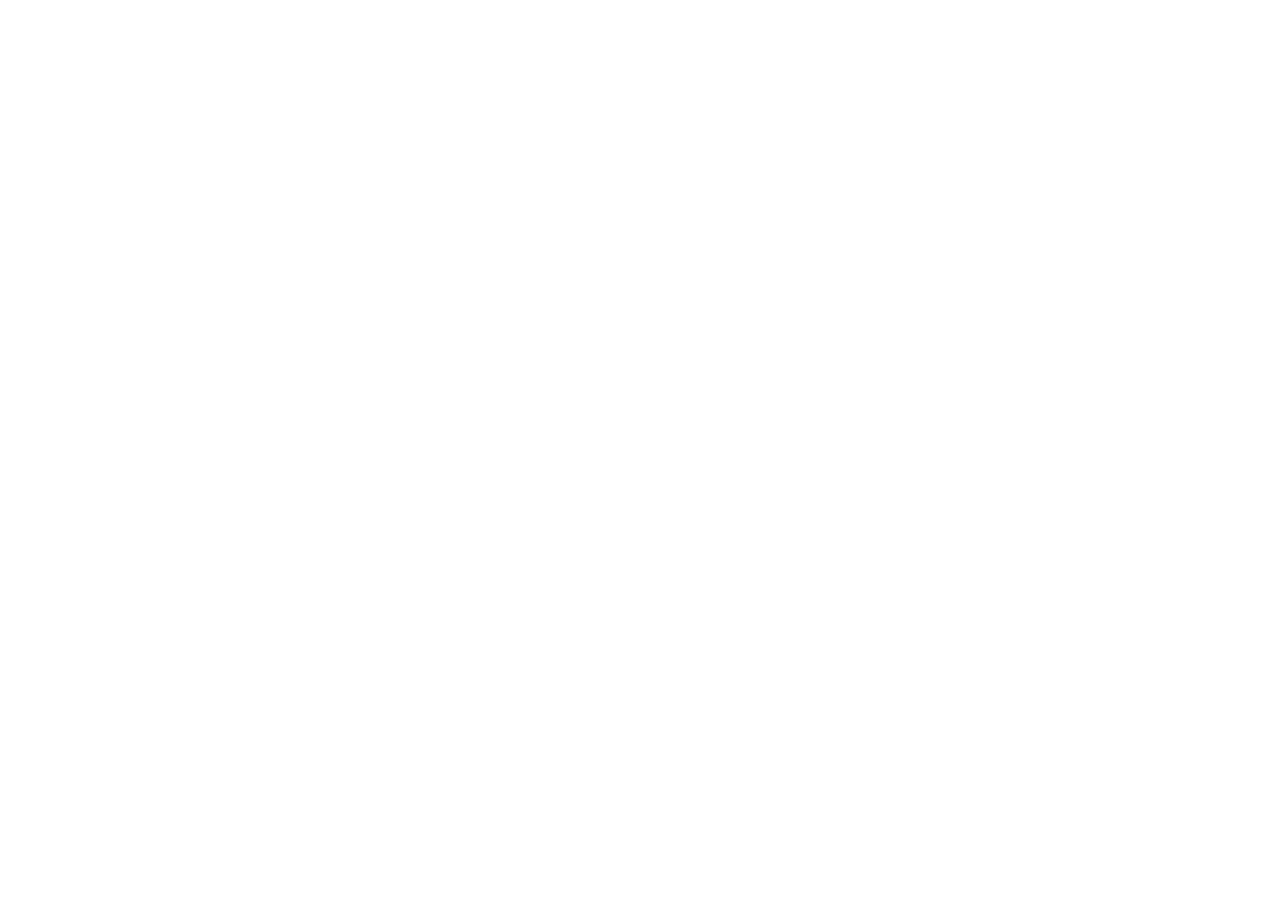
==== index.html @ 8bb91acf "Configurar sass" ====
<!DOCTYPE html>

<html lang="en">

<head>

    <meta charset="UTF-8">
    <meta http-equiv="X-UA-Compatible" content="IE=edge">
    <meta name="viewport" content="width=device-width, initial-scale=1.0">

    <title>KingZoo - Home</title>

</head>

<body>

    <!-- Arquivos JQuery e Bootstrap -->
    <script type="javascript" src="./assets/js/jquery.js"></script>
    <script type="javascript" src="./assets/js/popper.js"></script>
    <script type="javascript" src="./assets/js/bootstrap.js"></script>

</body>

</html>
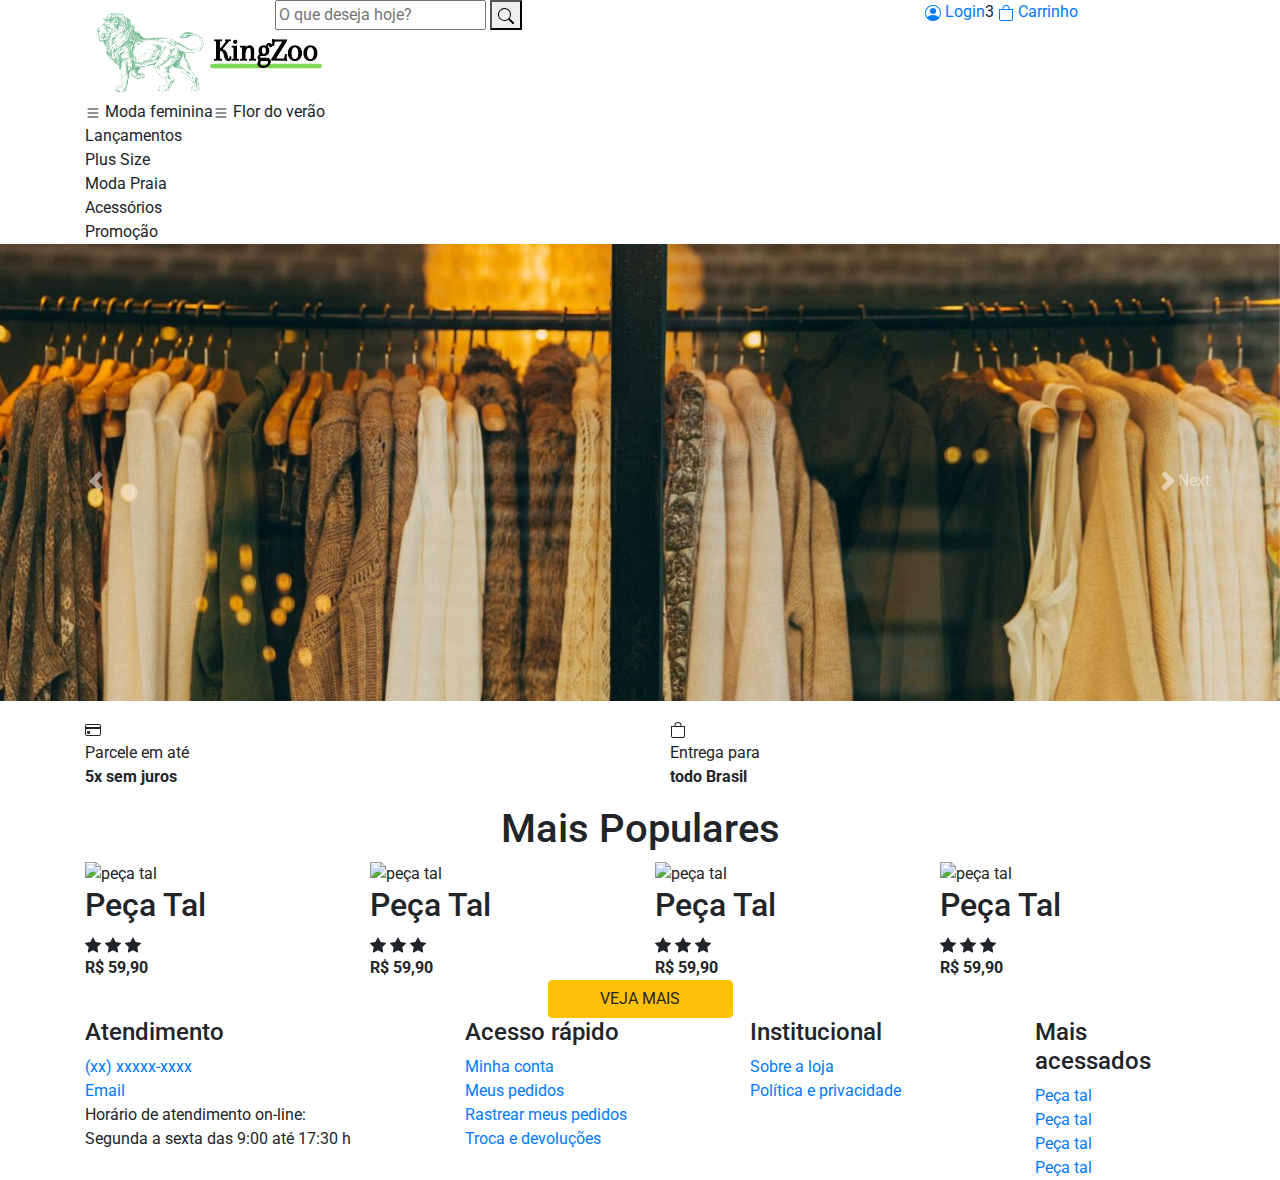
==== commit f8a1dbf0: "HTML da Primeira Página" ====
--- a/index.html
+++ b/index.html
@@ -10,9 +10,389 @@
 
     <title>KingZoo - Home</title>
 
+    <link rel="stylesheet" href="./assets/css/style.css">
+
 </head>
 
 <body>
+
+    <!-- Barra inicial -->
+    <header class="container-fluid">
+        <section class="container">
+            <article class="row">
+                <!-- Logo -->
+                <a href="/" class="col-md-2"><img src="assets/imagens/logo.png" alt="Logo da empresa - KingZoo"></a>
+
+                <!-- Buscar -->
+                <form action="#" class="col-md-7">
+                    <input type="text" name="name" placeholder="O que deseja hoje?">
+                    <button>
+       <svg xmlns="http://www.w3.org/2000/svg" width="16" height="16" fill="currentColor" class="bi bi-search"
+        viewBox="0 0 16 16">
+        <path
+         d="M11.742 10.344a6.5 6.5 0 1 0-1.397 1.398h-.001c.03.04.062.078.098.115l3.85 3.85a1 1 0 0 0 1.415-1.414l-3.85-3.85a1.007 1.007 0 0 0-.115-.1zM12 6.5a5.5 5.5 0 1 1-11 0 5.5 5.5 0 0 1 11 0z" />
+       </svg>
+      </button>
+                </form>
+
+                <!-- Administrativo do Cliente-->
+                <ul class="col-md-3 nav">
+                    <li class="nav-item">
+                        <!-- Usuário -->
+                        <a href="#">
+                            <svg xmlns="http://www.w3.org/2000/svg" width="16" height="16" fill="currentColor" class="bi bi-person-circle" viewBox="0 0 16 16">
+         <path d="M11 6a3 3 0 1 1-6 0 3 3 0 0 1 6 0z" />
+         <path fill-rule="evenodd"
+          d="M0 8a8 8 0 1 1 16 0A8 8 0 0 1 0 8zm8-7a7 7 0 0 0-5.468 11.37C3.242 11.226 4.805 10 8 10s4.757 1.225 5.468 2.37A7 7 0 0 0 8 1z" />
+        </svg> Login
+                        </a>
+                    </li>
+
+                    <li class="nav-item">
+                        <span class="notificacao">3</span>
+                        <!-- Carrinho -->
+                        <a href="#">
+                            <svg xmlns="http://www.w3.org/2000/svg" width="16" height="16" fill="currentColor" class="bi bi-bag" viewBox="0 0 16 16">
+         <path
+          d="M8 1a2.5 2.5 0 0 1 2.5 2.5V4h-5v-.5A2.5 2.5 0 0 1 8 1zm3.5 3v-.5a3.5 3.5 0 1 0-7 0V4H1v10a2 2 0 0 0 2 2h10a2 2 0 0 0 2-2V4h-3.5zM2 5h12v9a1 1 0 0 1-1 1H3a1 1 0 0 1-1-1V5z" />
+        </svg> Carrinho
+                        </a>
+                    </li>
+                </ul>
+            </article>
+        </section>
+    </header>
+
+    <!-- Lista de opções-->
+    <nav class="container-fluid nav-produtos">
+        <section class="container">
+            <!-- Menu -->
+            <ul class="nav">
+                <li class="nav-item">
+                    <svg xmlns="http://www.w3.org/2000/svg" width="16" height="16" fill="currentColor" class="bi bi-list" viewBox="0 0 16 16">
+       <path fill-rule="evenodd"
+        d="M2.5 12a.5.5 0 0 1 .5-.5h10a.5.5 0 0 1 0 1H3a.5.5 0 0 1-.5-.5zm0-4a.5.5 0 0 1 .5-.5h10a.5.5 0 0 1 0 1H3a.5.5 0 0 1-.5-.5zm0-4a.5.5 0 0 1 .5-.5h10a.5.5 0 0 1 0 1H3a.5.5 0 0 1-.5-.5z" />
+      </svg> Moda feminina
+                    <!-- SubMenu -->
+                    <ul class="nav flex-column">
+                        <li class="nav-item">
+                            Lançamentos
+                        </li>
+                        <li class="nav-item">
+                            Plus Size
+                        </li>
+                        <li class="nav-item">
+                            Moda Praia
+                        </li>
+                        <li class="nav-item">
+                            Acessórios
+                        </li>
+                        <li class="nav-item">
+                            Promoção
+                        </li>
+                    </ul>
+                </li>
+
+                <li class="nav-item">
+                    <svg xmlns="http://www.w3.org/2000/svg" width="16" height="16" fill="currentColor" class="bi bi-list" viewBox="0 0 16 16">
+       <path fill-rule="evenodd"
+        d="M2.5 12a.5.5 0 0 1 .5-.5h10a.5.5 0 0 1 0 1H3a.5.5 0 0 1-.5-.5zm0-4a.5.5 0 0 1 .5-.5h10a.5.5 0 0 1 0 1H3a.5.5 0 0 1-.5-.5zm0-4a.5.5 0 0 1 .5-.5h10a.5.5 0 0 1 0 1H3a.5.5 0 0 1-.5-.5z" />
+      </svg> Flor do verão
+                </li>
+            </ul>
+        </section>
+    </nav>
+
+    <main>
+        <!-- Banner -->
+        <section id="banner-fotograficos" class="carousel slide" data-bs-ride="carousel">
+            <article class="carousel-inner">
+                <!-- Imagens -->
+                <figure class="carousel-item active">
+                    <img src="./assets/imagens/img01.jpg" class="d-block w-100" alt="Foto lobo">
+                </figure>
+                <figure class="carousel-item">
+                    <img src="./assets/imagens/img02.jpg" class="d-block w-100" alt="Foto veado">
+                </figure>
+                <figure class="carousel-item">
+                    <img src="./assets/imagens/img03.jpg" class="d-block w-100" alt="Foto veado">
+                </figure>
+            </article>
+
+            <!-- Botões -->
+            <a class="carousel-control-prev" href="#banner-fotograficos" role="button" data-slide="prev">
+                <span class="carousel-control-prev-icon" aria-hidden="true"></span>
+                <span class="sr-only">Previous</span>
+            </a>
+            <a class="carousel-control-next" href="#banner-fotograficos" role="button" data-slide="next">
+                <span class="carousel-control-next-icon" aria-hidden="true"></span>
+                <span class="visually-hidden">Next</span>
+            </a>
+        </section>
+
+        <!-- Banner Promocional-->
+        <section class="container">
+            <section class="row">
+                <article class="col-md-6">
+                    <svg xmlns="http://www.w3.org/2000/svg" width="16" height="16" fill="currentColor" class="bi bi-credit-card" viewBox="0 0 16 16">
+       <path
+        d="M0 4a2 2 0 0 1 2-2h12a2 2 0 0 1 2 2v8a2 2 0 0 1-2 2H2a2 2 0 0 1-2-2V4zm2-1a1 1 0 0 0-1 1v1h14V4a1 1 0 0 0-1-1H2zm13 4H1v5a1 1 0 0 0 1 1h12a1 1 0 0 0 1-1V7z" />
+       <path d="M2 10a1 1 0 0 1 1-1h1a1 1 0 0 1 1 1v1a1 1 0 0 1-1 1H3a1 1 0 0 1-1-1v-1z" />
+      </svg>
+                    <p>
+                        Parcele em até<br>
+                        <strong>5x sem juros</strong>
+                    </p>
+                </article>
+
+                <article class="col-md-6">
+                    <article class="col-md-6">
+                        <svg xmlns="http://www.w3.org/2000/svg" width="16" height="16" fill="currentColor" class="bi bi-bag" viewBox="0 0 16 16">
+        <path
+         d="M8 1a2.5 2.5 0 0 1 2.5 2.5V4h-5v-.5A2.5 2.5 0 0 1 8 1zm3.5 3v-.5a3.5 3.5 0 1 0-7 0V4H1v10a2 2 0 0 0 2 2h10a2 2 0 0 0 2-2V4h-3.5zM2 5h12v9a1 1 0 0 1-1 1H3a1 1 0 0 1-1-1V5z" />
+       </svg>
+                        <p>
+                            Entrega para<br>
+                            <strong>todo Brasil</strong>
+                        </p>
+                    </article>
+                    </svg>
+                </article>
+            </section>
+        </section>
+
+        <!-- Lista de Produtos -->
+        <section class="container">
+            <!-- Título -->
+            <h1 class="text-center">Mais Populares</h1>
+
+            <!-- linha de produtos -->
+            <article class="row">
+
+                <!-- Produto 1 -->
+                <section class="produtos col-md-3">
+                    <!-- Imagem -->
+                    <img src="./assets/imagens/" class="img-fluid" alt="peça tal">
+
+                    <!-- Descrição -->
+                    <article class="produtos-itens">
+                        <h2>Peça Tal</h2>
+
+                        <!-- Estrelas -->
+                        <div class="protudos-stars">
+                            <svg xmlns="http://www.w3.org/2000/svg" width="16" height="16" fill="currentColor" class="bi bi-star-fill" viewBox="0 0 16 16">
+         <path
+          d="M3.612 15.443c-.386.198-.824-.149-.746-.592l.83-4.73L.173 6.765c-.329-.314-.158-.888.283-.95l4.898-.696L7.538.792c.197-.39.73-.39.927 0l2.184 4.327 4.898.696c.441.062.612.636.282.95l-3.522 3.356.83 4.73c.078.443-.36.79-.746.592L8 13.187l-4.389 2.256z" />
+        </svg>
+                            <svg xmlns="http://www.w3.org/2000/svg" width="16" height="16" fill="currentColor" class="bi bi-star-fill" viewBox="0 0 16 16">
+         <path
+          d="M3.612 15.443c-.386.198-.824-.149-.746-.592l.83-4.73L.173 6.765c-.329-.314-.158-.888.283-.95l4.898-.696L7.538.792c.197-.39.73-.39.927 0l2.184 4.327 4.898.696c.441.062.612.636.282.95l-3.522 3.356.83 4.73c.078.443-.36.79-.746.592L8 13.187l-4.389 2.256z" />
+        </svg>
+                            <svg xmlns="http://www.w3.org/2000/svg" width="16" height="16" fill="currentColor" class="bi bi-star-fill" viewBox="0 0 16 16">
+         <path
+          d="M3.612 15.443c-.386.198-.824-.149-.746-.592l.83-4.73L.173 6.765c-.329-.314-.158-.888.283-.95l4.898-.696L7.538.792c.197-.39.73-.39.927 0l2.184 4.327 4.898.696c.441.062.612.636.282.95l-3.522 3.356.83 4.73c.078.443-.36.79-.746.592L8 13.187l-4.389 2.256z" />
+        </svg>
+                        </div>
+
+                        <!-- Preço -->
+                        <strong class="produtos-preco">
+        R$ 59,90
+       </strong>
+
+                    </article>
+                </section>
+
+                <!-- Produto 2 -->
+                <section class="produtos col-md-3">
+                    <!-- Imagem -->
+                    <img src="./assets/imagens/" class="img-fluid" alt="peça tal">
+
+                    <!-- Descrição -->
+                    <article class="produtos-itens">
+                        <h2>Peça Tal</h2>
+
+                        <!-- Estrelas -->
+                        <div class="protudos-stars">
+                            <svg xmlns="http://www.w3.org/2000/svg" width="16" height="16" fill="currentColor" class="bi bi-star-fill" viewBox="0 0 16 16">
+         <path
+          d="M3.612 15.443c-.386.198-.824-.149-.746-.592l.83-4.73L.173 6.765c-.329-.314-.158-.888.283-.95l4.898-.696L7.538.792c.197-.39.73-.39.927 0l2.184 4.327 4.898.696c.441.062.612.636.282.95l-3.522 3.356.83 4.73c.078.443-.36.79-.746.592L8 13.187l-4.389 2.256z" />
+        </svg>
+                            <svg xmlns="http://www.w3.org/2000/svg" width="16" height="16" fill="currentColor" class="bi bi-star-fill" viewBox="0 0 16 16">
+         <path
+          d="M3.612 15.443c-.386.198-.824-.149-.746-.592l.83-4.73L.173 6.765c-.329-.314-.158-.888.283-.95l4.898-.696L7.538.792c.197-.39.73-.39.927 0l2.184 4.327 4.898.696c.441.062.612.636.282.95l-3.522 3.356.83 4.73c.078.443-.36.79-.746.592L8 13.187l-4.389 2.256z" />
+        </svg>
+                            <svg xmlns="http://www.w3.org/2000/svg" width="16" height="16" fill="currentColor" class="bi bi-star-fill" viewBox="0 0 16 16">
+         <path
+          d="M3.612 15.443c-.386.198-.824-.149-.746-.592l.83-4.73L.173 6.765c-.329-.314-.158-.888.283-.95l4.898-.696L7.538.792c.197-.39.73-.39.927 0l2.184 4.327 4.898.696c.441.062.612.636.282.95l-3.522 3.356.83 4.73c.078.443-.36.79-.746.592L8 13.187l-4.389 2.256z" />
+        </svg>
+                        </div>
+
+                        <!-- Preço -->
+                        <strong class="produtos-preco">
+        R$ 59,90
+       </strong>
+
+                    </article>
+                </section>
+
+                <!-- Produto 3 -->
+                <section class="produtos col-md-3">
+                    <!-- Imagem -->
+                    <img src="./assets/imagens/" class="img-fluid" alt="peça tal">
+
+                    <!-- Descrição -->
+                    <article class="produtos-itens">
+                        <h2>Peça Tal</h2>
+
+                        <!-- Estrelas -->
+                        <div class="protudos-stars">
+                            <svg xmlns="http://www.w3.org/2000/svg" width="16" height="16" fill="currentColor" class="bi bi-star-fill" viewBox="0 0 16 16">
+         <path
+          d="M3.612 15.443c-.386.198-.824-.149-.746-.592l.83-4.73L.173 6.765c-.329-.314-.158-.888.283-.95l4.898-.696L7.538.792c.197-.39.73-.39.927 0l2.184 4.327 4.898.696c.441.062.612.636.282.95l-3.522 3.356.83 4.73c.078.443-.36.79-.746.592L8 13.187l-4.389 2.256z" />
+        </svg>
+                            <svg xmlns="http://www.w3.org/2000/svg" width="16" height="16" fill="currentColor" class="bi bi-star-fill" viewBox="0 0 16 16">
+         <path
+          d="M3.612 15.443c-.386.198-.824-.149-.746-.592l.83-4.73L.173 6.765c-.329-.314-.158-.888.283-.95l4.898-.696L7.538.792c.197-.39.73-.39.927 0l2.184 4.327 4.898.696c.441.062.612.636.282.95l-3.522 3.356.83 4.73c.078.443-.36.79-.746.592L8 13.187l-4.389 2.256z" />
+        </svg>
+                            <svg xmlns="http://www.w3.org/2000/svg" width="16" height="16" fill="currentColor" class="bi bi-star-fill" viewBox="0 0 16 16">
+         <path
+          d="M3.612 15.443c-.386.198-.824-.149-.746-.592l.83-4.73L.173 6.765c-.329-.314-.158-.888.283-.95l4.898-.696L7.538.792c.197-.39.73-.39.927 0l2.184 4.327 4.898.696c.441.062.612.636.282.95l-3.522 3.356.83 4.73c.078.443-.36.79-.746.592L8 13.187l-4.389 2.256z" />
+        </svg>
+                        </div>
+
+                        <!-- Preço -->
+                        <strong class="produtos-preco">
+        R$ 59,90
+       </strong>
+
+                    </article>
+                </section>
+
+                <!-- Produto 4-->
+                <section class="produtos col-md-3">
+                    <!-- Imagem -->
+                    <img src="./assets/imagens/" class="img-fluid" alt="peça tal">
+
+                    <!-- Descrição -->
+                    <article class="produtos-itens">
+                        <h2>Peça Tal</h2>
+
+                        <!-- Estrelas -->
+                        <div class="protudos-stars">
+                            <svg xmlns="http://www.w3.org/2000/svg" width="16" height="16" fill="currentColor" class="bi bi-star-fill" viewBox="0 0 16 16">
+         <path
+          d="M3.612 15.443c-.386.198-.824-.149-.746-.592l.83-4.73L.173 6.765c-.329-.314-.158-.888.283-.95l4.898-.696L7.538.792c.197-.39.73-.39.927 0l2.184 4.327 4.898.696c.441.062.612.636.282.95l-3.522 3.356.83 4.73c.078.443-.36.79-.746.592L8 13.187l-4.389 2.256z" />
+        </svg>
+                            <svg xmlns="http://www.w3.org/2000/svg" width="16" height="16" fill="currentColor" class="bi bi-star-fill" viewBox="0 0 16 16">
+         <path
+          d="M3.612 15.443c-.386.198-.824-.149-.746-.592l.83-4.73L.173 6.765c-.329-.314-.158-.888.283-.95l4.898-.696L7.538.792c.197-.39.73-.39.927 0l2.184 4.327 4.898.696c.441.062.612.636.282.95l-3.522 3.356.83 4.73c.078.443-.36.79-.746.592L8 13.187l-4.389 2.256z" />
+        </svg>
+                            <svg xmlns="http://www.w3.org/2000/svg" width="16" height="16" fill="currentColor" class="bi bi-star-fill" viewBox="0 0 16 16">
+         <path
+          d="M3.612 15.443c-.386.198-.824-.149-.746-.592l.83-4.73L.173 6.765c-.329-.314-.158-.888.283-.95l4.898-.696L7.538.792c.197-.39.73-.39.927 0l2.184 4.327 4.898.696c.441.062.612.636.282.95l-3.522 3.356.83 4.73c.078.443-.36.79-.746.592L8 13.187l-4.389 2.256z" />
+        </svg>
+                        </div>
+
+                        <!-- Preço -->
+                        <strong class="produtos-preco">
+        R$ 59,90
+       </strong>
+
+                    </article>
+                </section>
+
+            </article>
+
+            <div class="d-flex justify-content-center">
+                <button type="button" class="btn btn-warning col-md-2">VEJA MAIS</button>
+            </div>
+        </section>
+    </main>
+
+    <footer class="container-fluid">
+        <section class="container">
+
+            <!-- Menus -->
+            <section class="row">
+
+                <!-- Atendimento -->
+                <article class="col-md-4">
+                    <h4>Atendimento</h4>
+
+                    <!-- Links -->
+                    <ul class="nav flex-column">
+                        <li class="nav-item">
+                            <a href="tel:+5599999999999">(xx) xxxxx-xxxx</a>
+                        </li>
+                        <li class="nav-item">
+                            <a href="mailto:contato@sualoja.com.br">Email</a>
+                        </li>
+                        <li class="nav-item">
+                            Horário de atendimento on-line:<br> Segunda a sexta das 9:00 até 17:30 h
+                        </li>
+                    </ul>
+                </article>
+
+                <!--Acesso rápido-->
+                <article class="col-md-3">
+                    <h4>Acesso rápido</h4>
+
+                    <!-- Links -->
+                    <ul class="nav flex-column">
+                        <li class="nav-item">
+                            <a href="#">Minha conta</a>
+                        </li>
+                        <li class="nav-item">
+                            <a href="#">Meus pedidos</a>
+                        </li>
+                        <li class="nav-item">
+                            <a href="#">Rastrear meus pedidos</a>
+                        </li>
+                        <li class="nav-item">
+                            <a href="#">Troca e devoluções</a>
+                        </li>
+                    </ul>
+                </article>
+
+                <!-- Institucional -->
+                <article class="col-md-3">
+                    <h4>Institucional</h4>
+
+                    <!-- Links -->
+                    <ul class="nav flex-column">
+                        <li class="nav-item">
+                            <a href="#">Sobre a loja</a>
+                        </li>
+                        <li class="nav-item">
+                            <a href="#">Política e privacidade</a>
+                        </li>
+                    </ul>
+                </article>
+
+                <!-- Mais acessados -->
+                <article class="col-md-2">
+                    <h4>Mais acessados</h4>
+
+                    <!-- Links -->
+                    <ul class="nav flex-column">
+                        <li class="nav-item">
+                            <a href="#">Peça tal</a>
+                        </li>
+                        <li class="nav-item">
+                            <a href="#">Peça tal</a>
+                        </li>
+                        <li class="nav-item">
+                            <a href="#">Peça tal</a>
+                        </li>
+                        <li class="nav-item">
+                            <a href="#">Peça tal</a>
+                        </li>
+                    </ul>
+                </article>
+
+            </section>
+        </section>
+    </footer>
 
     <!-- Arquivos JQuery e Bootstrap -->
     <script type="javascript" src="./assets/js/jquery.js"></script>
--- a/assets/css/style.css
+++ b/assets/css/style.css
@@ -0,0 +1,11177 @@
+@import url("https://fonts.googleapis.com/css2?family=Roboto:wght@300;500;900&display=swap");
+/*!
+ * Bootstrap v4.5.0 (https://getbootstrap.com/)
+ * Copyright 2011-2020 The Bootstrap Authors
+ * Copyright 2011-2020 Twitter, Inc.
+ * Licensed under MIT (https://github.com/twbs/bootstrap/blob/master/LICENSE)
+ */
+:root {
+  --blue: #007bff;
+  --indigo: #6610f2;
+  --purple: #6f42c1;
+  --pink: #e83e8c;
+  --red: #dc3545;
+  --orange: #fd7e14;
+  --yellow: #ffc107;
+  --green: #28a745;
+  --teal: #20c997;
+  --cyan: #17a2b8;
+  --white: #fff;
+  --gray: #6c757d;
+  --gray-dark: #343a40;
+  --primary: #007bff;
+  --secondary: #6c757d;
+  --success: #28a745;
+  --info: #17a2b8;
+  --warning: #ffc107;
+  --danger: #dc3545;
+  --light: #f8f9fa;
+  --dark: #343a40;
+  --breakpoint-xs: 0;
+  --breakpoint-sm: 576px;
+  --breakpoint-md: 768px;
+  --breakpoint-lg: 992px;
+  --breakpoint-xl: 1200px;
+  --font-family-sans-serif: -apple-system, BlinkMacSystemFont, "Segoe UI", Roboto, "Helvetica Neue", Arial, "Noto Sans", sans-serif, "Apple Color Emoji", "Segoe UI Emoji", "Segoe UI Symbol", "Noto Color Emoji";
+  --font-family-monospace: SFMono-Regular, Menlo, Monaco, Consolas, "Liberation Mono", "Courier New", monospace;
+}
+
+*,
+::after,
+::before {
+  -webkit-box-sizing: border-box;
+          box-sizing: border-box;
+}
+
+html {
+  font-family: sans-serif;
+  line-height: 1.15;
+  -webkit-text-size-adjust: 100%;
+  -webkit-tap-highlight-color: transparent;
+}
+
+article,
+aside,
+figcaption,
+figure,
+footer,
+header,
+hgroup,
+main,
+nav,
+section {
+  display: block;
+}
+
+body {
+  margin: 0;
+  font-family: -apple-system, BlinkMacSystemFont, "Segoe UI", Roboto, "Helvetica Neue", Arial, "Noto Sans", sans-serif, "Apple Color Emoji", "Segoe UI Emoji", "Segoe UI Symbol", "Noto Color Emoji";
+  font-size: 1rem;
+  font-weight: 400;
+  line-height: 1.5;
+  color: #212529;
+  text-align: left;
+  background-color: #fff;
+}
+
+[tabindex="-1"]:focus:not(:focus-visible) {
+  outline: 0 !important;
+}
+
+hr {
+  -webkit-box-sizing: content-box;
+          box-sizing: content-box;
+  height: 0;
+  overflow: visible;
+}
+
+h1,
+h2,
+h3,
+h4,
+h5,
+h6 {
+  margin-top: 0;
+  margin-bottom: .5rem;
+}
+
+p {
+  margin-top: 0;
+  margin-bottom: 1rem;
+}
+
+abbr[data-original-title],
+abbr[title] {
+  text-decoration: underline;
+  -webkit-text-decoration: underline dotted;
+  text-decoration: underline dotted;
+  cursor: help;
+  border-bottom: 0;
+  -webkit-text-decoration-skip-ink: none;
+  text-decoration-skip-ink: none;
+}
+
+address {
+  margin-bottom: 1rem;
+  font-style: normal;
+  line-height: inherit;
+}
+
+dl,
+ol,
+ul {
+  margin-top: 0;
+  margin-bottom: 1rem;
+}
+
+ol ol,
+ol ul,
+ul ol,
+ul ul {
+  margin-bottom: 0;
+}
+
+dt {
+  font-weight: 700;
+}
+
+dd {
+  margin-bottom: .5rem;
+  margin-left: 0;
+}
+
+blockquote {
+  margin: 0 0 1rem;
+}
+
+b,
+strong {
+  font-weight: bolder;
+}
+
+small {
+  font-size: 80%;
+}
+
+sub,
+sup {
+  position: relative;
+  font-size: 75%;
+  line-height: 0;
+  vertical-align: baseline;
+}
+
+sub {
+  bottom: -.25em;
+}
+
+sup {
+  top: -.5em;
+}
+
+a {
+  color: #007bff;
+  text-decoration: none;
+  background-color: transparent;
+}
+
+a:hover {
+  color: #0056b3;
+  text-decoration: underline;
+}
+
+a:not([href]) {
+  color: inherit;
+  text-decoration: none;
+}
+
+a:not([href]):hover {
+  color: inherit;
+  text-decoration: none;
+}
+
+code,
+kbd,
+pre,
+samp {
+  font-family: SFMono-Regular, Menlo, Monaco, Consolas, "Liberation Mono", "Courier New", monospace;
+  font-size: 1em;
+}
+
+pre {
+  margin-top: 0;
+  margin-bottom: 1rem;
+  overflow: auto;
+  -ms-overflow-style: scrollbar;
+}
+
+figure {
+  margin: 0 0 1rem;
+}
+
+img {
+  vertical-align: middle;
+  border-style: none;
+}
+
+svg {
+  overflow: hidden;
+  vertical-align: middle;
+}
+
+table {
+  border-collapse: collapse;
+}
+
+caption {
+  padding-top: .75rem;
+  padding-bottom: .75rem;
+  color: #6c757d;
+  text-align: left;
+  caption-side: bottom;
+}
+
+th {
+  text-align: inherit;
+}
+
+label {
+  display: inline-block;
+  margin-bottom: .5rem;
+}
+
+button {
+  border-radius: 0;
+}
+
+button:focus {
+  outline: 1px dotted;
+  outline: 5px auto -webkit-focus-ring-color;
+}
+
+button,
+input,
+optgroup,
+select,
+textarea {
+  margin: 0;
+  font-family: inherit;
+  font-size: inherit;
+  line-height: inherit;
+}
+
+button,
+input {
+  overflow: visible;
+}
+
+button,
+select {
+  text-transform: none;
+}
+
+[role=button] {
+  cursor: pointer;
+}
+
+select {
+  word-wrap: normal;
+}
+
+[type=button],
+[type=reset],
+[type=submit],
+button {
+  -webkit-appearance: button;
+}
+
+[type=button]:not(:disabled),
+[type=reset]:not(:disabled),
+[type=submit]:not(:disabled),
+button:not(:disabled) {
+  cursor: pointer;
+}
+
+[type=button]::-moz-focus-inner,
+[type=reset]::-moz-focus-inner,
+[type=submit]::-moz-focus-inner,
+button::-moz-focus-inner {
+  padding: 0;
+  border-style: none;
+}
+
+input[type=checkbox],
+input[type=radio] {
+  -webkit-box-sizing: border-box;
+          box-sizing: border-box;
+  padding: 0;
+}
+
+textarea {
+  overflow: auto;
+  resize: vertical;
+}
+
+fieldset {
+  min-width: 0;
+  padding: 0;
+  margin: 0;
+  border: 0;
+}
+
+legend {
+  display: block;
+  width: 100%;
+  max-width: 100%;
+  padding: 0;
+  margin-bottom: .5rem;
+  font-size: 1.5rem;
+  line-height: inherit;
+  color: inherit;
+  white-space: normal;
+}
+
+progress {
+  vertical-align: baseline;
+}
+
+[type=number]::-webkit-inner-spin-button,
+[type=number]::-webkit-outer-spin-button {
+  height: auto;
+}
+
+[type=search] {
+  outline-offset: -2px;
+  -webkit-appearance: none;
+}
+
+[type=search]::-webkit-search-decoration {
+  -webkit-appearance: none;
+}
+
+::-webkit-file-upload-button {
+  font: inherit;
+  -webkit-appearance: button;
+}
+
+output {
+  display: inline-block;
+}
+
+summary {
+  display: list-item;
+  cursor: pointer;
+}
+
+template {
+  display: none;
+}
+
+[hidden] {
+  display: none !important;
+}
+
+.h1,
+.h2,
+.h3,
+.h4,
+.h5,
+.h6,
+h1,
+h2,
+h3,
+h4,
+h5,
+h6 {
+  margin-bottom: .5rem;
+  font-weight: 500;
+  line-height: 1.2;
+}
+
+.h1,
+h1 {
+  font-size: 2.5rem;
+}
+
+.h2,
+h2 {
+  font-size: 2rem;
+}
+
+.h3,
+h3 {
+  font-size: 1.75rem;
+}
+
+.h4,
+h4 {
+  font-size: 1.5rem;
+}
+
+.h5,
+h5 {
+  font-size: 1.25rem;
+}
+
+.h6,
+h6 {
+  font-size: 1rem;
+}
+
+.lead {
+  font-size: 1.25rem;
+  font-weight: 300;
+}
+
+.display-1 {
+  font-size: 6rem;
+  font-weight: 300;
+  line-height: 1.2;
+}
+
+.display-2 {
+  font-size: 5.5rem;
+  font-weight: 300;
+  line-height: 1.2;
+}
+
+.display-3 {
+  font-size: 4.5rem;
+  font-weight: 300;
+  line-height: 1.2;
+}
+
+.display-4 {
+  font-size: 3.5rem;
+  font-weight: 300;
+  line-height: 1.2;
+}
+
+hr {
+  margin-top: 1rem;
+  margin-bottom: 1rem;
+  border: 0;
+  border-top: 1px solid rgba(0, 0, 0, 0.1);
+}
+
+.small,
+small {
+  font-size: 80%;
+  font-weight: 400;
+}
+
+.mark,
+mark {
+  padding: .2em;
+  background-color: #fcf8e3;
+}
+
+.list-unstyled {
+  padding-left: 0;
+  list-style: none;
+}
+
+.list-inline {
+  padding-left: 0;
+  list-style: none;
+}
+
+.list-inline-item {
+  display: inline-block;
+}
+
+.list-inline-item:not(:last-child) {
+  margin-right: .5rem;
+}
+
+.initialism {
+  font-size: 90%;
+  text-transform: uppercase;
+}
+
+.blockquote {
+  margin-bottom: 1rem;
+  font-size: 1.25rem;
+}
+
+.blockquote-footer {
+  display: block;
+  font-size: 80%;
+  color: #6c757d;
+}
+
+.blockquote-footer::before {
+  content: "\2014\00A0";
+}
+
+.img-fluid {
+  max-width: 100%;
+  height: auto;
+}
+
+.img-thumbnail {
+  padding: .25rem;
+  background-color: #fff;
+  border: 1px solid #dee2e6;
+  border-radius: .25rem;
+  max-width: 100%;
+  height: auto;
+}
+
+.figure {
+  display: inline-block;
+}
+
+.figure-img {
+  margin-bottom: .5rem;
+  line-height: 1;
+}
+
+.figure-caption {
+  font-size: 90%;
+  color: #6c757d;
+}
+
+code {
+  font-size: 87.5%;
+  color: #e83e8c;
+  word-wrap: break-word;
+}
+
+a > code {
+  color: inherit;
+}
+
+kbd {
+  padding: .2rem .4rem;
+  font-size: 87.5%;
+  color: #fff;
+  background-color: #212529;
+  border-radius: .2rem;
+}
+
+kbd kbd {
+  padding: 0;
+  font-size: 100%;
+  font-weight: 700;
+}
+
+pre {
+  display: block;
+  font-size: 87.5%;
+  color: #212529;
+}
+
+pre code {
+  font-size: inherit;
+  color: inherit;
+  word-break: normal;
+}
+
+.pre-scrollable {
+  max-height: 340px;
+  overflow-y: scroll;
+}
+
+.container {
+  width: 100%;
+  padding-right: 15px;
+  padding-left: 15px;
+  margin-right: auto;
+  margin-left: auto;
+}
+
+@media (min-width: 576px) {
+  .container {
+    max-width: 540px;
+  }
+}
+
+@media (min-width: 768px) {
+  .container {
+    max-width: 720px;
+  }
+}
+
+@media (min-width: 992px) {
+  .container {
+    max-width: 960px;
+  }
+}
+
+@media (min-width: 1200px) {
+  .container {
+    max-width: 1140px;
+  }
+}
+
+.container-fluid,
+.container-lg,
+.container-md,
+.container-sm,
+.container-xl {
+  width: 100%;
+  padding-right: 15px;
+  padding-left: 15px;
+  margin-right: auto;
+  margin-left: auto;
+}
+
+@media (min-width: 576px) {
+  .container,
+  .container-sm {
+    max-width: 540px;
+  }
+}
+
+@media (min-width: 768px) {
+  .container,
+  .container-md,
+  .container-sm {
+    max-width: 720px;
+  }
+}
+
+@media (min-width: 992px) {
+  .container,
+  .container-lg,
+  .container-md,
+  .container-sm {
+    max-width: 960px;
+  }
+}
+
+@media (min-width: 1200px) {
+  .container,
+  .container-lg,
+  .container-md,
+  .container-sm,
+  .container-xl {
+    max-width: 1140px;
+  }
+}
+
+.row {
+  display: -ms-flexbox;
+  display: -webkit-box;
+  display: flex;
+  -ms-flex-wrap: wrap;
+  flex-wrap: wrap;
+  margin-right: -15px;
+  margin-left: -15px;
+}
+
+.no-gutters {
+  margin-right: 0;
+  margin-left: 0;
+}
+
+.no-gutters > .col,
+.no-gutters > [class*=col-] {
+  padding-right: 0;
+  padding-left: 0;
+}
+
+.col,
+.col-1,
+.col-10,
+.col-11,
+.col-12,
+.col-2,
+.col-3,
+.col-4,
+.col-5,
+.col-6,
+.col-7,
+.col-8,
+.col-9,
+.col-auto,
+.col-lg,
+.col-lg-1,
+.col-lg-10,
+.col-lg-11,
+.col-lg-12,
+.col-lg-2,
+.col-lg-3,
+.col-lg-4,
+.col-lg-5,
+.col-lg-6,
+.col-lg-7,
+.col-lg-8,
+.col-lg-9,
+.col-lg-auto,
+.col-md,
+.col-md-1,
+.col-md-10,
+.col-md-11,
+.col-md-12,
+.col-md-2,
+.col-md-3,
+.col-md-4,
+.col-md-5,
+.col-md-6,
+.col-md-7,
+.col-md-8,
+.col-md-9,
+.col-md-auto,
+.col-sm,
+.col-sm-1,
+.col-sm-10,
+.col-sm-11,
+.col-sm-12,
+.col-sm-2,
+.col-sm-3,
+.col-sm-4,
+.col-sm-5,
+.col-sm-6,
+.col-sm-7,
+.col-sm-8,
+.col-sm-9,
+.col-sm-auto,
+.col-xl,
+.col-xl-1,
+.col-xl-10,
+.col-xl-11,
+.col-xl-12,
+.col-xl-2,
+.col-xl-3,
+.col-xl-4,
+.col-xl-5,
+.col-xl-6,
+.col-xl-7,
+.col-xl-8,
+.col-xl-9,
+.col-xl-auto {
+  position: relative;
+  width: 100%;
+  padding-right: 15px;
+  padding-left: 15px;
+}
+
+.col {
+  -ms-flex-preferred-size: 0;
+  flex-basis: 0;
+  -ms-flex-positive: 1;
+  -webkit-box-flex: 1;
+          flex-grow: 1;
+  min-width: 0;
+  max-width: 100%;
+}
+
+.row-cols-1 > * {
+  -ms-flex: 0 0 100%;
+  -webkit-box-flex: 0;
+          flex: 0 0 100%;
+  max-width: 100%;
+}
+
+.row-cols-2 > * {
+  -ms-flex: 0 0 50%;
+  -webkit-box-flex: 0;
+          flex: 0 0 50%;
+  max-width: 50%;
+}
+
+.row-cols-3 > * {
+  -ms-flex: 0 0 33.333333%;
+  -webkit-box-flex: 0;
+          flex: 0 0 33.333333%;
+  max-width: 33.333333%;
+}
+
+.row-cols-4 > * {
+  -ms-flex: 0 0 25%;
+  -webkit-box-flex: 0;
+          flex: 0 0 25%;
+  max-width: 25%;
+}
+
+.row-cols-5 > * {
+  -ms-flex: 0 0 20%;
+  -webkit-box-flex: 0;
+          flex: 0 0 20%;
+  max-width: 20%;
+}
+
+.row-cols-6 > * {
+  -ms-flex: 0 0 16.666667%;
+  -webkit-box-flex: 0;
+          flex: 0 0 16.666667%;
+  max-width: 16.666667%;
+}
+
+.col-auto {
+  -ms-flex: 0 0 auto;
+  -webkit-box-flex: 0;
+          flex: 0 0 auto;
+  width: auto;
+  max-width: 100%;
+}
+
+.col-1 {
+  -ms-flex: 0 0 8.333333%;
+  -webkit-box-flex: 0;
+          flex: 0 0 8.333333%;
+  max-width: 8.333333%;
+}
+
+.col-2 {
+  -ms-flex: 0 0 16.666667%;
+  -webkit-box-flex: 0;
+          flex: 0 0 16.666667%;
+  max-width: 16.666667%;
+}
+
+.col-3 {
+  -ms-flex: 0 0 25%;
+  -webkit-box-flex: 0;
+          flex: 0 0 25%;
+  max-width: 25%;
+}
+
+.col-4 {
+  -ms-flex: 0 0 33.333333%;
+  -webkit-box-flex: 0;
+          flex: 0 0 33.333333%;
+  max-width: 33.333333%;
+}
+
+.col-5 {
+  -ms-flex: 0 0 41.666667%;
+  -webkit-box-flex: 0;
+          flex: 0 0 41.666667%;
+  max-width: 41.666667%;
+}
+
+.col-6 {
+  -ms-flex: 0 0 50%;
+  -webkit-box-flex: 0;
+          flex: 0 0 50%;
+  max-width: 50%;
+}
+
+.col-7 {
+  -ms-flex: 0 0 58.333333%;
+  -webkit-box-flex: 0;
+          flex: 0 0 58.333333%;
+  max-width: 58.333333%;
+}
+
+.col-8 {
+  -ms-flex: 0 0 66.666667%;
+  -webkit-box-flex: 0;
+          flex: 0 0 66.666667%;
+  max-width: 66.666667%;
+}
+
+.col-9 {
+  -ms-flex: 0 0 75%;
+  -webkit-box-flex: 0;
+          flex: 0 0 75%;
+  max-width: 75%;
+}
+
+.col-10 {
+  -ms-flex: 0 0 83.333333%;
+  -webkit-box-flex: 0;
+          flex: 0 0 83.333333%;
+  max-width: 83.333333%;
+}
+
+.col-11 {
+  -ms-flex: 0 0 91.666667%;
+  -webkit-box-flex: 0;
+          flex: 0 0 91.666667%;
+  max-width: 91.666667%;
+}
+
+.col-12 {
+  -ms-flex: 0 0 100%;
+  -webkit-box-flex: 0;
+          flex: 0 0 100%;
+  max-width: 100%;
+}
+
+.order-first {
+  -ms-flex-order: -1;
+  -webkit-box-ordinal-group: 0;
+          order: -1;
+}
+
+.order-last {
+  -ms-flex-order: 13;
+  -webkit-box-ordinal-group: 14;
+          order: 13;
+}
+
+.order-0 {
+  -ms-flex-order: 0;
+  -webkit-box-ordinal-group: 1;
+          order: 0;
+}
+
+.order-1 {
+  -ms-flex-order: 1;
+  -webkit-box-ordinal-group: 2;
+          order: 1;
+}
+
+.order-2 {
+  -ms-flex-order: 2;
+  -webkit-box-ordinal-group: 3;
+          order: 2;
+}
+
+.order-3 {
+  -ms-flex-order: 3;
+  -webkit-box-ordinal-group: 4;
+          order: 3;
+}
+
+.order-4 {
+  -ms-flex-order: 4;
+  -webkit-box-ordinal-group: 5;
+          order: 4;
+}
+
+.order-5 {
+  -ms-flex-order: 5;
+  -webkit-box-ordinal-group: 6;
+          order: 5;
+}
+
+.order-6 {
+  -ms-flex-order: 6;
+  -webkit-box-ordinal-group: 7;
+          order: 6;
+}
+
+.order-7 {
+  -ms-flex-order: 7;
+  -webkit-box-ordinal-group: 8;
+          order: 7;
+}
+
+.order-8 {
+  -ms-flex-order: 8;
+  -webkit-box-ordinal-group: 9;
+          order: 8;
+}
+
+.order-9 {
+  -ms-flex-order: 9;
+  -webkit-box-ordinal-group: 10;
+          order: 9;
+}
+
+.order-10 {
+  -ms-flex-order: 10;
+  -webkit-box-ordinal-group: 11;
+          order: 10;
+}
+
+.order-11 {
+  -ms-flex-order: 11;
+  -webkit-box-ordinal-group: 12;
+          order: 11;
+}
+
+.order-12 {
+  -ms-flex-order: 12;
+  -webkit-box-ordinal-group: 13;
+          order: 12;
+}
+
+.offset-1 {
+  margin-left: 8.333333%;
+}
+
+.offset-2 {
+  margin-left: 16.666667%;
+}
+
+.offset-3 {
+  margin-left: 25%;
+}
+
+.offset-4 {
+  margin-left: 33.333333%;
+}
+
+.offset-5 {
+  margin-left: 41.666667%;
+}
+
+.offset-6 {
+  margin-left: 50%;
+}
+
+.offset-7 {
+  margin-left: 58.333333%;
+}
+
+.offset-8 {
+  margin-left: 66.666667%;
+}
+
+.offset-9 {
+  margin-left: 75%;
+}
+
+.offset-10 {
+  margin-left: 83.333333%;
+}
+
+.offset-11 {
+  margin-left: 91.666667%;
+}
+
+@media (min-width: 576px) {
+  .col-sm {
+    -ms-flex-preferred-size: 0;
+    flex-basis: 0;
+    -ms-flex-positive: 1;
+    -webkit-box-flex: 1;
+            flex-grow: 1;
+    min-width: 0;
+    max-width: 100%;
+  }
+  .row-cols-sm-1 > * {
+    -ms-flex: 0 0 100%;
+    -webkit-box-flex: 0;
+            flex: 0 0 100%;
+    max-width: 100%;
+  }
+  .row-cols-sm-2 > * {
+    -ms-flex: 0 0 50%;
+    -webkit-box-flex: 0;
+            flex: 0 0 50%;
+    max-width: 50%;
+  }
+  .row-cols-sm-3 > * {
+    -ms-flex: 0 0 33.333333%;
+    -webkit-box-flex: 0;
+            flex: 0 0 33.333333%;
+    max-width: 33.333333%;
+  }
+  .row-cols-sm-4 > * {
+    -ms-flex: 0 0 25%;
+    -webkit-box-flex: 0;
+            flex: 0 0 25%;
+    max-width: 25%;
+  }
+  .row-cols-sm-5 > * {
+    -ms-flex: 0 0 20%;
+    -webkit-box-flex: 0;
+            flex: 0 0 20%;
+    max-width: 20%;
+  }
+  .row-cols-sm-6 > * {
+    -ms-flex: 0 0 16.666667%;
+    -webkit-box-flex: 0;
+            flex: 0 0 16.666667%;
+    max-width: 16.666667%;
+  }
+  .col-sm-auto {
+    -ms-flex: 0 0 auto;
+    -webkit-box-flex: 0;
+            flex: 0 0 auto;
+    width: auto;
+    max-width: 100%;
+  }
+  .col-sm-1 {
+    -ms-flex: 0 0 8.333333%;
+    -webkit-box-flex: 0;
+            flex: 0 0 8.333333%;
+    max-width: 8.333333%;
+  }
+  .col-sm-2 {
+    -ms-flex: 0 0 16.666667%;
+    -webkit-box-flex: 0;
+            flex: 0 0 16.666667%;
+    max-width: 16.666667%;
+  }
+  .col-sm-3 {
+    -ms-flex: 0 0 25%;
+    -webkit-box-flex: 0;
+            flex: 0 0 25%;
+    max-width: 25%;
+  }
+  .col-sm-4 {
+    -ms-flex: 0 0 33.333333%;
+    -webkit-box-flex: 0;
+            flex: 0 0 33.333333%;
+    max-width: 33.333333%;
+  }
+  .col-sm-5 {
+    -ms-flex: 0 0 41.666667%;
+    -webkit-box-flex: 0;
+            flex: 0 0 41.666667%;
+    max-width: 41.666667%;
+  }
+  .col-sm-6 {
+    -ms-flex: 0 0 50%;
+    -webkit-box-flex: 0;
+            flex: 0 0 50%;
+    max-width: 50%;
+  }
+  .col-sm-7 {
+    -ms-flex: 0 0 58.333333%;
+    -webkit-box-flex: 0;
+            flex: 0 0 58.333333%;
+    max-width: 58.333333%;
+  }
+  .col-sm-8 {
+    -ms-flex: 0 0 66.666667%;
+    -webkit-box-flex: 0;
+            flex: 0 0 66.666667%;
+    max-width: 66.666667%;
+  }
+  .col-sm-9 {
+    -ms-flex: 0 0 75%;
+    -webkit-box-flex: 0;
+            flex: 0 0 75%;
+    max-width: 75%;
+  }
+  .col-sm-10 {
+    -ms-flex: 0 0 83.333333%;
+    -webkit-box-flex: 0;
+            flex: 0 0 83.333333%;
+    max-width: 83.333333%;
+  }
+  .col-sm-11 {
+    -ms-flex: 0 0 91.666667%;
+    -webkit-box-flex: 0;
+            flex: 0 0 91.666667%;
+    max-width: 91.666667%;
+  }
+  .col-sm-12 {
+    -ms-flex: 0 0 100%;
+    -webkit-box-flex: 0;
+            flex: 0 0 100%;
+    max-width: 100%;
+  }
+  .order-sm-first {
+    -ms-flex-order: -1;
+    -webkit-box-ordinal-group: 0;
+            order: -1;
+  }
+  .order-sm-last {
+    -ms-flex-order: 13;
+    -webkit-box-ordinal-group: 14;
+            order: 13;
+  }
+  .order-sm-0 {
+    -ms-flex-order: 0;
+    -webkit-box-ordinal-group: 1;
+            order: 0;
+  }
+  .order-sm-1 {
+    -ms-flex-order: 1;
+    -webkit-box-ordinal-group: 2;
+            order: 1;
+  }
+  .order-sm-2 {
+    -ms-flex-order: 2;
+    -webkit-box-ordinal-group: 3;
+            order: 2;
+  }
+  .order-sm-3 {
+    -ms-flex-order: 3;
+    -webkit-box-ordinal-group: 4;
+            order: 3;
+  }
+  .order-sm-4 {
+    -ms-flex-order: 4;
+    -webkit-box-ordinal-group: 5;
+            order: 4;
+  }
+  .order-sm-5 {
+    -ms-flex-order: 5;
+    -webkit-box-ordinal-group: 6;
+            order: 5;
+  }
+  .order-sm-6 {
+    -ms-flex-order: 6;
+    -webkit-box-ordinal-group: 7;
+            order: 6;
+  }
+  .order-sm-7 {
+    -ms-flex-order: 7;
+    -webkit-box-ordinal-group: 8;
+            order: 7;
+  }
+  .order-sm-8 {
+    -ms-flex-order: 8;
+    -webkit-box-ordinal-group: 9;
+            order: 8;
+  }
+  .order-sm-9 {
+    -ms-flex-order: 9;
+    -webkit-box-ordinal-group: 10;
+            order: 9;
+  }
+  .order-sm-10 {
+    -ms-flex-order: 10;
+    -webkit-box-ordinal-group: 11;
+            order: 10;
+  }
+  .order-sm-11 {
+    -ms-flex-order: 11;
+    -webkit-box-ordinal-group: 12;
+            order: 11;
+  }
+  .order-sm-12 {
+    -ms-flex-order: 12;
+    -webkit-box-ordinal-group: 13;
+            order: 12;
+  }
+  .offset-sm-0 {
+    margin-left: 0;
+  }
+  .offset-sm-1 {
+    margin-left: 8.333333%;
+  }
+  .offset-sm-2 {
+    margin-left: 16.666667%;
+  }
+  .offset-sm-3 {
+    margin-left: 25%;
+  }
+  .offset-sm-4 {
+    margin-left: 33.333333%;
+  }
+  .offset-sm-5 {
+    margin-left: 41.666667%;
+  }
+  .offset-sm-6 {
+    margin-left: 50%;
+  }
+  .offset-sm-7 {
+    margin-left: 58.333333%;
+  }
+  .offset-sm-8 {
+    margin-left: 66.666667%;
+  }
+  .offset-sm-9 {
+    margin-left: 75%;
+  }
+  .offset-sm-10 {
+    margin-left: 83.333333%;
+  }
+  .offset-sm-11 {
+    margin-left: 91.666667%;
+  }
+}
+
+@media (min-width: 768px) {
+  .col-md {
+    -ms-flex-preferred-size: 0;
+    flex-basis: 0;
+    -ms-flex-positive: 1;
+    -webkit-box-flex: 1;
+            flex-grow: 1;
+    min-width: 0;
+    max-width: 100%;
+  }
+  .row-cols-md-1 > * {
+    -ms-flex: 0 0 100%;
+    -webkit-box-flex: 0;
+            flex: 0 0 100%;
+    max-width: 100%;
+  }
+  .row-cols-md-2 > * {
+    -ms-flex: 0 0 50%;
+    -webkit-box-flex: 0;
+            flex: 0 0 50%;
+    max-width: 50%;
+  }
+  .row-cols-md-3 > * {
+    -ms-flex: 0 0 33.333333%;
+    -webkit-box-flex: 0;
+            flex: 0 0 33.333333%;
+    max-width: 33.333333%;
+  }
+  .row-cols-md-4 > * {
+    -ms-flex: 0 0 25%;
+    -webkit-box-flex: 0;
+            flex: 0 0 25%;
+    max-width: 25%;
+  }
+  .row-cols-md-5 > * {
+    -ms-flex: 0 0 20%;
+    -webkit-box-flex: 0;
+            flex: 0 0 20%;
+    max-width: 20%;
+  }
+  .row-cols-md-6 > * {
+    -ms-flex: 0 0 16.666667%;
+    -webkit-box-flex: 0;
+            flex: 0 0 16.666667%;
+    max-width: 16.666667%;
+  }
+  .col-md-auto {
+    -ms-flex: 0 0 auto;
+    -webkit-box-flex: 0;
+            flex: 0 0 auto;
+    width: auto;
+    max-width: 100%;
+  }
+  .col-md-1 {
+    -ms-flex: 0 0 8.333333%;
+    -webkit-box-flex: 0;
+            flex: 0 0 8.333333%;
+    max-width: 8.333333%;
+  }
+  .col-md-2 {
+    -ms-flex: 0 0 16.666667%;
+    -webkit-box-flex: 0;
+            flex: 0 0 16.666667%;
+    max-width: 16.666667%;
+  }
+  .col-md-3 {
+    -ms-flex: 0 0 25%;
+    -webkit-box-flex: 0;
+            flex: 0 0 25%;
+    max-width: 25%;
+  }
+  .col-md-4 {
+    -ms-flex: 0 0 33.333333%;
+    -webkit-box-flex: 0;
+            flex: 0 0 33.333333%;
+    max-width: 33.333333%;
+  }
+  .col-md-5 {
+    -ms-flex: 0 0 41.666667%;
+    -webkit-box-flex: 0;
+            flex: 0 0 41.666667%;
+    max-width: 41.666667%;
+  }
+  .col-md-6 {
+    -ms-flex: 0 0 50%;
+    -webkit-box-flex: 0;
+            flex: 0 0 50%;
+    max-width: 50%;
+  }
+  .col-md-7 {
+    -ms-flex: 0 0 58.333333%;
+    -webkit-box-flex: 0;
+            flex: 0 0 58.333333%;
+    max-width: 58.333333%;
+  }
+  .col-md-8 {
+    -ms-flex: 0 0 66.666667%;
+    -webkit-box-flex: 0;
+            flex: 0 0 66.666667%;
+    max-width: 66.666667%;
+  }
+  .col-md-9 {
+    -ms-flex: 0 0 75%;
+    -webkit-box-flex: 0;
+            flex: 0 0 75%;
+    max-width: 75%;
+  }
+  .col-md-10 {
+    -ms-flex: 0 0 83.333333%;
+    -webkit-box-flex: 0;
+            flex: 0 0 83.333333%;
+    max-width: 83.333333%;
+  }
+  .col-md-11 {
+    -ms-flex: 0 0 91.666667%;
+    -webkit-box-flex: 0;
+            flex: 0 0 91.666667%;
+    max-width: 91.666667%;
+  }
+  .col-md-12 {
+    -ms-flex: 0 0 100%;
+    -webkit-box-flex: 0;
+            flex: 0 0 100%;
+    max-width: 100%;
+  }
+  .order-md-first {
+    -ms-flex-order: -1;
+    -webkit-box-ordinal-group: 0;
+            order: -1;
+  }
+  .order-md-last {
+    -ms-flex-order: 13;
+    -webkit-box-ordinal-group: 14;
+            order: 13;
+  }
+  .order-md-0 {
+    -ms-flex-order: 0;
+    -webkit-box-ordinal-group: 1;
+            order: 0;
+  }
+  .order-md-1 {
+    -ms-flex-order: 1;
+    -webkit-box-ordinal-group: 2;
+            order: 1;
+  }
+  .order-md-2 {
+    -ms-flex-order: 2;
+    -webkit-box-ordinal-group: 3;
+            order: 2;
+  }
+  .order-md-3 {
+    -ms-flex-order: 3;
+    -webkit-box-ordinal-group: 4;
+            order: 3;
+  }
+  .order-md-4 {
+    -ms-flex-order: 4;
+    -webkit-box-ordinal-group: 5;
+            order: 4;
+  }
+  .order-md-5 {
+    -ms-flex-order: 5;
+    -webkit-box-ordinal-group: 6;
+            order: 5;
+  }
+  .order-md-6 {
+    -ms-flex-order: 6;
+    -webkit-box-ordinal-group: 7;
+            order: 6;
+  }
+  .order-md-7 {
+    -ms-flex-order: 7;
+    -webkit-box-ordinal-group: 8;
+            order: 7;
+  }
+  .order-md-8 {
+    -ms-flex-order: 8;
+    -webkit-box-ordinal-group: 9;
+            order: 8;
+  }
+  .order-md-9 {
+    -ms-flex-order: 9;
+    -webkit-box-ordinal-group: 10;
+            order: 9;
+  }
+  .order-md-10 {
+    -ms-flex-order: 10;
+    -webkit-box-ordinal-group: 11;
+            order: 10;
+  }
+  .order-md-11 {
+    -ms-flex-order: 11;
+    -webkit-box-ordinal-group: 12;
+            order: 11;
+  }
+  .order-md-12 {
+    -ms-flex-order: 12;
+    -webkit-box-ordinal-group: 13;
+            order: 12;
+  }
+  .offset-md-0 {
+    margin-left: 0;
+  }
+  .offset-md-1 {
+    margin-left: 8.333333%;
+  }
+  .offset-md-2 {
+    margin-left: 16.666667%;
+  }
+  .offset-md-3 {
+    margin-left: 25%;
+  }
+  .offset-md-4 {
+    margin-left: 33.333333%;
+  }
+  .offset-md-5 {
+    margin-left: 41.666667%;
+  }
+  .offset-md-6 {
+    margin-left: 50%;
+  }
+  .offset-md-7 {
+    margin-left: 58.333333%;
+  }
+  .offset-md-8 {
+    margin-left: 66.666667%;
+  }
+  .offset-md-9 {
+    margin-left: 75%;
+  }
+  .offset-md-10 {
+    margin-left: 83.333333%;
+  }
+  .offset-md-11 {
+    margin-left: 91.666667%;
+  }
+}
+
+@media (min-width: 992px) {
+  .col-lg {
+    -ms-flex-preferred-size: 0;
+    flex-basis: 0;
+    -ms-flex-positive: 1;
+    -webkit-box-flex: 1;
+            flex-grow: 1;
+    min-width: 0;
+    max-width: 100%;
+  }
+  .row-cols-lg-1 > * {
+    -ms-flex: 0 0 100%;
+    -webkit-box-flex: 0;
+            flex: 0 0 100%;
+    max-width: 100%;
+  }
+  .row-cols-lg-2 > * {
+    -ms-flex: 0 0 50%;
+    -webkit-box-flex: 0;
+            flex: 0 0 50%;
+    max-width: 50%;
+  }
+  .row-cols-lg-3 > * {
+    -ms-flex: 0 0 33.333333%;
+    -webkit-box-flex: 0;
+            flex: 0 0 33.333333%;
+    max-width: 33.333333%;
+  }
+  .row-cols-lg-4 > * {
+    -ms-flex: 0 0 25%;
+    -webkit-box-flex: 0;
+            flex: 0 0 25%;
+    max-width: 25%;
+  }
+  .row-cols-lg-5 > * {
+    -ms-flex: 0 0 20%;
+    -webkit-box-flex: 0;
+            flex: 0 0 20%;
+    max-width: 20%;
+  }
+  .row-cols-lg-6 > * {
+    -ms-flex: 0 0 16.666667%;
+    -webkit-box-flex: 0;
+            flex: 0 0 16.666667%;
+    max-width: 16.666667%;
+  }
+  .col-lg-auto {
+    -ms-flex: 0 0 auto;
+    -webkit-box-flex: 0;
+            flex: 0 0 auto;
+    width: auto;
+    max-width: 100%;
+  }
+  .col-lg-1 {
+    -ms-flex: 0 0 8.333333%;
+    -webkit-box-flex: 0;
+            flex: 0 0 8.333333%;
+    max-width: 8.333333%;
+  }
+  .col-lg-2 {
+    -ms-flex: 0 0 16.666667%;
+    -webkit-box-flex: 0;
+            flex: 0 0 16.666667%;
+    max-width: 16.666667%;
+  }
+  .col-lg-3 {
+    -ms-flex: 0 0 25%;
+    -webkit-box-flex: 0;
+            flex: 0 0 25%;
+    max-width: 25%;
+  }
+  .col-lg-4 {
+    -ms-flex: 0 0 33.333333%;
+    -webkit-box-flex: 0;
+            flex: 0 0 33.333333%;
+    max-width: 33.333333%;
+  }
+  .col-lg-5 {
+    -ms-flex: 0 0 41.666667%;
+    -webkit-box-flex: 0;
+            flex: 0 0 41.666667%;
+    max-width: 41.666667%;
+  }
+  .col-lg-6 {
+    -ms-flex: 0 0 50%;
+    -webkit-box-flex: 0;
+            flex: 0 0 50%;
+    max-width: 50%;
+  }
+  .col-lg-7 {
+    -ms-flex: 0 0 58.333333%;
+    -webkit-box-flex: 0;
+            flex: 0 0 58.333333%;
+    max-width: 58.333333%;
+  }
+  .col-lg-8 {
+    -ms-flex: 0 0 66.666667%;
+    -webkit-box-flex: 0;
+            flex: 0 0 66.666667%;
+    max-width: 66.666667%;
+  }
+  .col-lg-9 {
+    -ms-flex: 0 0 75%;
+    -webkit-box-flex: 0;
+            flex: 0 0 75%;
+    max-width: 75%;
+  }
+  .col-lg-10 {
+    -ms-flex: 0 0 83.333333%;
+    -webkit-box-flex: 0;
+            flex: 0 0 83.333333%;
+    max-width: 83.333333%;
+  }
+  .col-lg-11 {
+    -ms-flex: 0 0 91.666667%;
+    -webkit-box-flex: 0;
+            flex: 0 0 91.666667%;
+    max-width: 91.666667%;
+  }
+  .col-lg-12 {
+    -ms-flex: 0 0 100%;
+    -webkit-box-flex: 0;
+            flex: 0 0 100%;
+    max-width: 100%;
+  }
+  .order-lg-first {
+    -ms-flex-order: -1;
+    -webkit-box-ordinal-group: 0;
+            order: -1;
+  }
+  .order-lg-last {
+    -ms-flex-order: 13;
+    -webkit-box-ordinal-group: 14;
+            order: 13;
+  }
+  .order-lg-0 {
+    -ms-flex-order: 0;
+    -webkit-box-ordinal-group: 1;
+            order: 0;
+  }
+  .order-lg-1 {
+    -ms-flex-order: 1;
+    -webkit-box-ordinal-group: 2;
+            order: 1;
+  }
+  .order-lg-2 {
+    -ms-flex-order: 2;
+    -webkit-box-ordinal-group: 3;
+            order: 2;
+  }
+  .order-lg-3 {
+    -ms-flex-order: 3;
+    -webkit-box-ordinal-group: 4;
+            order: 3;
+  }
+  .order-lg-4 {
+    -ms-flex-order: 4;
+    -webkit-box-ordinal-group: 5;
+            order: 4;
+  }
+  .order-lg-5 {
+    -ms-flex-order: 5;
+    -webkit-box-ordinal-group: 6;
+            order: 5;
+  }
+  .order-lg-6 {
+    -ms-flex-order: 6;
+    -webkit-box-ordinal-group: 7;
+            order: 6;
+  }
+  .order-lg-7 {
+    -ms-flex-order: 7;
+    -webkit-box-ordinal-group: 8;
+            order: 7;
+  }
+  .order-lg-8 {
+    -ms-flex-order: 8;
+    -webkit-box-ordinal-group: 9;
+            order: 8;
+  }
+  .order-lg-9 {
+    -ms-flex-order: 9;
+    -webkit-box-ordinal-group: 10;
+            order: 9;
+  }
+  .order-lg-10 {
+    -ms-flex-order: 10;
+    -webkit-box-ordinal-group: 11;
+            order: 10;
+  }
+  .order-lg-11 {
+    -ms-flex-order: 11;
+    -webkit-box-ordinal-group: 12;
+            order: 11;
+  }
+  .order-lg-12 {
+    -ms-flex-order: 12;
+    -webkit-box-ordinal-group: 13;
+            order: 12;
+  }
+  .offset-lg-0 {
+    margin-left: 0;
+  }
+  .offset-lg-1 {
+    margin-left: 8.333333%;
+  }
+  .offset-lg-2 {
+    margin-left: 16.666667%;
+  }
+  .offset-lg-3 {
+    margin-left: 25%;
+  }
+  .offset-lg-4 {
+    margin-left: 33.333333%;
+  }
+  .offset-lg-5 {
+    margin-left: 41.666667%;
+  }
+  .offset-lg-6 {
+    margin-left: 50%;
+  }
+  .offset-lg-7 {
+    margin-left: 58.333333%;
+  }
+  .offset-lg-8 {
+    margin-left: 66.666667%;
+  }
+  .offset-lg-9 {
+    margin-left: 75%;
+  }
+  .offset-lg-10 {
+    margin-left: 83.333333%;
+  }
+  .offset-lg-11 {
+    margin-left: 91.666667%;
+  }
+}
+
+@media (min-width: 1200px) {
+  .col-xl {
+    -ms-flex-preferred-size: 0;
+    flex-basis: 0;
+    -ms-flex-positive: 1;
+    -webkit-box-flex: 1;
+            flex-grow: 1;
+    min-width: 0;
+    max-width: 100%;
+  }
+  .row-cols-xl-1 > * {
+    -ms-flex: 0 0 100%;
+    -webkit-box-flex: 0;
+            flex: 0 0 100%;
+    max-width: 100%;
+  }
+  .row-cols-xl-2 > * {
+    -ms-flex: 0 0 50%;
+    -webkit-box-flex: 0;
+            flex: 0 0 50%;
+    max-width: 50%;
+  }
+  .row-cols-xl-3 > * {
+    -ms-flex: 0 0 33.333333%;
+    -webkit-box-flex: 0;
+            flex: 0 0 33.333333%;
+    max-width: 33.333333%;
+  }
+  .row-cols-xl-4 > * {
+    -ms-flex: 0 0 25%;
+    -webkit-box-flex: 0;
+            flex: 0 0 25%;
+    max-width: 25%;
+  }
+  .row-cols-xl-5 > * {
+    -ms-flex: 0 0 20%;
+    -webkit-box-flex: 0;
+            flex: 0 0 20%;
+    max-width: 20%;
+  }
+  .row-cols-xl-6 > * {
+    -ms-flex: 0 0 16.666667%;
+    -webkit-box-flex: 0;
+            flex: 0 0 16.666667%;
+    max-width: 16.666667%;
+  }
+  .col-xl-auto {
+    -ms-flex: 0 0 auto;
+    -webkit-box-flex: 0;
+            flex: 0 0 auto;
+    width: auto;
+    max-width: 100%;
+  }
+  .col-xl-1 {
+    -ms-flex: 0 0 8.333333%;
+    -webkit-box-flex: 0;
+            flex: 0 0 8.333333%;
+    max-width: 8.333333%;
+  }
+  .col-xl-2 {
+    -ms-flex: 0 0 16.666667%;
+    -webkit-box-flex: 0;
+            flex: 0 0 16.666667%;
+    max-width: 16.666667%;
+  }
+  .col-xl-3 {
+    -ms-flex: 0 0 25%;
+    -webkit-box-flex: 0;
+            flex: 0 0 25%;
+    max-width: 25%;
+  }
+  .col-xl-4 {
+    -ms-flex: 0 0 33.333333%;
+    -webkit-box-flex: 0;
+            flex: 0 0 33.333333%;
+    max-width: 33.333333%;
+  }
+  .col-xl-5 {
+    -ms-flex: 0 0 41.666667%;
+    -webkit-box-flex: 0;
+            flex: 0 0 41.666667%;
+    max-width: 41.666667%;
+  }
+  .col-xl-6 {
+    -ms-flex: 0 0 50%;
+    -webkit-box-flex: 0;
+            flex: 0 0 50%;
+    max-width: 50%;
+  }
+  .col-xl-7 {
+    -ms-flex: 0 0 58.333333%;
+    -webkit-box-flex: 0;
+            flex: 0 0 58.333333%;
+    max-width: 58.333333%;
+  }
+  .col-xl-8 {
+    -ms-flex: 0 0 66.666667%;
+    -webkit-box-flex: 0;
+            flex: 0 0 66.666667%;
+    max-width: 66.666667%;
+  }
+  .col-xl-9 {
+    -ms-flex: 0 0 75%;
+    -webkit-box-flex: 0;
+            flex: 0 0 75%;
+    max-width: 75%;
+  }
+  .col-xl-10 {
+    -ms-flex: 0 0 83.333333%;
+    -webkit-box-flex: 0;
+            flex: 0 0 83.333333%;
+    max-width: 83.333333%;
+  }
+  .col-xl-11 {
+    -ms-flex: 0 0 91.666667%;
+    -webkit-box-flex: 0;
+            flex: 0 0 91.666667%;
+    max-width: 91.666667%;
+  }
+  .col-xl-12 {
+    -ms-flex: 0 0 100%;
+    -webkit-box-flex: 0;
+            flex: 0 0 100%;
+    max-width: 100%;
+  }
+  .order-xl-first {
+    -ms-flex-order: -1;
+    -webkit-box-ordinal-group: 0;
+            order: -1;
+  }
+  .order-xl-last {
+    -ms-flex-order: 13;
+    -webkit-box-ordinal-group: 14;
+            order: 13;
+  }
+  .order-xl-0 {
+    -ms-flex-order: 0;
+    -webkit-box-ordinal-group: 1;
+            order: 0;
+  }
+  .order-xl-1 {
+    -ms-flex-order: 1;
+    -webkit-box-ordinal-group: 2;
+            order: 1;
+  }
+  .order-xl-2 {
+    -ms-flex-order: 2;
+    -webkit-box-ordinal-group: 3;
+            order: 2;
+  }
+  .order-xl-3 {
+    -ms-flex-order: 3;
+    -webkit-box-ordinal-group: 4;
+            order: 3;
+  }
+  .order-xl-4 {
+    -ms-flex-order: 4;
+    -webkit-box-ordinal-group: 5;
+            order: 4;
+  }
+  .order-xl-5 {
+    -ms-flex-order: 5;
+    -webkit-box-ordinal-group: 6;
+            order: 5;
+  }
+  .order-xl-6 {
+    -ms-flex-order: 6;
+    -webkit-box-ordinal-group: 7;
+            order: 6;
+  }
+  .order-xl-7 {
+    -ms-flex-order: 7;
+    -webkit-box-ordinal-group: 8;
+            order: 7;
+  }
+  .order-xl-8 {
+    -ms-flex-order: 8;
+    -webkit-box-ordinal-group: 9;
+            order: 8;
+  }
+  .order-xl-9 {
+    -ms-flex-order: 9;
+    -webkit-box-ordinal-group: 10;
+            order: 9;
+  }
+  .order-xl-10 {
+    -ms-flex-order: 10;
+    -webkit-box-ordinal-group: 11;
+            order: 10;
+  }
+  .order-xl-11 {
+    -ms-flex-order: 11;
+    -webkit-box-ordinal-group: 12;
+            order: 11;
+  }
+  .order-xl-12 {
+    -ms-flex-order: 12;
+    -webkit-box-ordinal-group: 13;
+            order: 12;
+  }
+  .offset-xl-0 {
+    margin-left: 0;
+  }
+  .offset-xl-1 {
+    margin-left: 8.333333%;
+  }
+  .offset-xl-2 {
+    margin-left: 16.666667%;
+  }
+  .offset-xl-3 {
+    margin-left: 25%;
+  }
+  .offset-xl-4 {
+    margin-left: 33.333333%;
+  }
+  .offset-xl-5 {
+    margin-left: 41.666667%;
+  }
+  .offset-xl-6 {
+    margin-left: 50%;
+  }
+  .offset-xl-7 {
+    margin-left: 58.333333%;
+  }
+  .offset-xl-8 {
+    margin-left: 66.666667%;
+  }
+  .offset-xl-9 {
+    margin-left: 75%;
+  }
+  .offset-xl-10 {
+    margin-left: 83.333333%;
+  }
+  .offset-xl-11 {
+    margin-left: 91.666667%;
+  }
+}
+
+.table {
+  width: 100%;
+  margin-bottom: 1rem;
+  color: #212529;
+}
+
+.table td,
+.table th {
+  padding: .75rem;
+  vertical-align: top;
+  border-top: 1px solid #dee2e6;
+}
+
+.table thead th {
+  vertical-align: bottom;
+  border-bottom: 2px solid #dee2e6;
+}
+
+.table tbody + tbody {
+  border-top: 2px solid #dee2e6;
+}
+
+.table-sm td,
+.table-sm th {
+  padding: .3rem;
+}
+
+.table-bordered {
+  border: 1px solid #dee2e6;
+}
+
+.table-bordered td,
+.table-bordered th {
+  border: 1px solid #dee2e6;
+}
+
+.table-bordered thead td,
+.table-bordered thead th {
+  border-bottom-width: 2px;
+}
+
+.table-borderless tbody + tbody,
+.table-borderless td,
+.table-borderless th,
+.table-borderless thead th {
+  border: 0;
+}
+
+.table-striped tbody tr:nth-of-type(odd) {
+  background-color: rgba(0, 0, 0, 0.05);
+}
+
+.table-hover tbody tr:hover {
+  color: #212529;
+  background-color: rgba(0, 0, 0, 0.075);
+}
+
+.table-primary,
+.table-primary > td,
+.table-primary > th {
+  background-color: #b8daff;
+}
+
+.table-primary tbody + tbody,
+.table-primary td,
+.table-primary th,
+.table-primary thead th {
+  border-color: #7abaff;
+}
+
+.table-hover .table-primary:hover {
+  background-color: #9fcdff;
+}
+
+.table-hover .table-primary:hover > td,
+.table-hover .table-primary:hover > th {
+  background-color: #9fcdff;
+}
+
+.table-secondary,
+.table-secondary > td,
+.table-secondary > th {
+  background-color: #d6d8db;
+}
+
+.table-secondary tbody + tbody,
+.table-secondary td,
+.table-secondary th,
+.table-secondary thead th {
+  border-color: #b3b7bb;
+}
+
+.table-hover .table-secondary:hover {
+  background-color: #c8cbcf;
+}
+
+.table-hover .table-secondary:hover > td,
+.table-hover .table-secondary:hover > th {
+  background-color: #c8cbcf;
+}
+
+.table-success,
+.table-success > td,
+.table-success > th {
+  background-color: #c3e6cb;
+}
+
+.table-success tbody + tbody,
+.table-success td,
+.table-success th,
+.table-success thead th {
+  border-color: #8fd19e;
+}
+
+.table-hover .table-success:hover {
+  background-color: #b1dfbb;
+}
+
+.table-hover .table-success:hover > td,
+.table-hover .table-success:hover > th {
+  background-color: #b1dfbb;
+}
+
+.table-info,
+.table-info > td,
+.table-info > th {
+  background-color: #bee5eb;
+}
+
+.table-info tbody + tbody,
+.table-info td,
+.table-info th,
+.table-info thead th {
+  border-color: #86cfda;
+}
+
+.table-hover .table-info:hover {
+  background-color: #abdde5;
+}
+
+.table-hover .table-info:hover > td,
+.table-hover .table-info:hover > th {
+  background-color: #abdde5;
+}
+
+.table-warning,
+.table-warning > td,
+.table-warning > th {
+  background-color: #ffeeba;
+}
+
+.table-warning tbody + tbody,
+.table-warning td,
+.table-warning th,
+.table-warning thead th {
+  border-color: #ffdf7e;
+}
+
+.table-hover .table-warning:hover {
+  background-color: #ffe8a1;
+}
+
+.table-hover .table-warning:hover > td,
+.table-hover .table-warning:hover > th {
+  background-color: #ffe8a1;
+}
+
+.table-danger,
+.table-danger > td,
+.table-danger > th {
+  background-color: #f5c6cb;
+}
+
+.table-danger tbody + tbody,
+.table-danger td,
+.table-danger th,
+.table-danger thead th {
+  border-color: #ed969e;
+}
+
+.table-hover .table-danger:hover {
+  background-color: #f1b0b7;
+}
+
+.table-hover .table-danger:hover > td,
+.table-hover .table-danger:hover > th {
+  background-color: #f1b0b7;
+}
+
+.table-light,
+.table-light > td,
+.table-light > th {
+  background-color: #fdfdfe;
+}
+
+.table-light tbody + tbody,
+.table-light td,
+.table-light th,
+.table-light thead th {
+  border-color: #fbfcfc;
+}
+
+.table-hover .table-light:hover {
+  background-color: #ececf6;
+}
+
+.table-hover .table-light:hover > td,
+.table-hover .table-light:hover > th {
+  background-color: #ececf6;
+}
+
+.table-dark,
+.table-dark > td,
+.table-dark > th {
+  background-color: #c6c8ca;
+}
+
+.table-dark tbody + tbody,
+.table-dark td,
+.table-dark th,
+.table-dark thead th {
+  border-color: #95999c;
+}
+
+.table-hover .table-dark:hover {
+  background-color: #b9bbbe;
+}
+
+.table-hover .table-dark:hover > td,
+.table-hover .table-dark:hover > th {
+  background-color: #b9bbbe;
+}
+
+.table-active,
+.table-active > td,
+.table-active > th {
+  background-color: rgba(0, 0, 0, 0.075);
+}
+
+.table-hover .table-active:hover {
+  background-color: rgba(0, 0, 0, 0.075);
+}
+
+.table-hover .table-active:hover > td,
+.table-hover .table-active:hover > th {
+  background-color: rgba(0, 0, 0, 0.075);
+}
+
+.table .thead-dark th {
+  color: #fff;
+  background-color: #343a40;
+  border-color: #454d55;
+}
+
+.table .thead-light th {
+  color: #495057;
+  background-color: #e9ecef;
+  border-color: #dee2e6;
+}
+
+.table-dark {
+  color: #fff;
+  background-color: #343a40;
+}
+
+.table-dark td,
+.table-dark th,
+.table-dark thead th {
+  border-color: #454d55;
+}
+
+.table-dark.table-bordered {
+  border: 0;
+}
+
+.table-dark.table-striped tbody tr:nth-of-type(odd) {
+  background-color: rgba(255, 255, 255, 0.05);
+}
+
+.table-dark.table-hover tbody tr:hover {
+  color: #fff;
+  background-color: rgba(255, 255, 255, 0.075);
+}
+
+@media (max-width: 575.98px) {
+  .table-responsive-sm {
+    display: block;
+    width: 100%;
+    overflow-x: auto;
+    -webkit-overflow-scrolling: touch;
+  }
+  .table-responsive-sm > .table-bordered {
+    border: 0;
+  }
+}
+
+@media (max-width: 767.98px) {
+  .table-responsive-md {
+    display: block;
+    width: 100%;
+    overflow-x: auto;
+    -webkit-overflow-scrolling: touch;
+  }
+  .table-responsive-md > .table-bordered {
+    border: 0;
+  }
+}
+
+@media (max-width: 991.98px) {
+  .table-responsive-lg {
+    display: block;
+    width: 100%;
+    overflow-x: auto;
+    -webkit-overflow-scrolling: touch;
+  }
+  .table-responsive-lg > .table-bordered {
+    border: 0;
+  }
+}
+
+@media (max-width: 1199.98px) {
+  .table-responsive-xl {
+    display: block;
+    width: 100%;
+    overflow-x: auto;
+    -webkit-overflow-scrolling: touch;
+  }
+  .table-responsive-xl > .table-bordered {
+    border: 0;
+  }
+}
+
+.table-responsive {
+  display: block;
+  width: 100%;
+  overflow-x: auto;
+  -webkit-overflow-scrolling: touch;
+}
+
+.table-responsive > .table-bordered {
+  border: 0;
+}
+
+.form-control {
+  display: block;
+  width: 100%;
+  height: calc(1.5em + .75rem + 2px);
+  padding: .375rem .75rem;
+  font-size: 1rem;
+  font-weight: 400;
+  line-height: 1.5;
+  color: #495057;
+  background-color: #fff;
+  background-clip: padding-box;
+  border: 1px solid #ced4da;
+  border-radius: .25rem;
+  -webkit-transition: border-color .15s ease-in-out, -webkit-box-shadow .15s ease-in-out;
+  transition: border-color .15s ease-in-out, -webkit-box-shadow .15s ease-in-out;
+  transition: border-color .15s ease-in-out, box-shadow .15s ease-in-out;
+  transition: border-color .15s ease-in-out, box-shadow .15s ease-in-out, -webkit-box-shadow .15s ease-in-out;
+}
+
+@media (prefers-reduced-motion: reduce) {
+  .form-control {
+    -webkit-transition: none;
+    transition: none;
+  }
+}
+
+.form-control::-ms-expand {
+  background-color: transparent;
+  border: 0;
+}
+
+.form-control:-moz-focusring {
+  color: transparent;
+  text-shadow: 0 0 0 #495057;
+}
+
+.form-control:focus {
+  color: #495057;
+  background-color: #fff;
+  border-color: #80bdff;
+  outline: 0;
+  -webkit-box-shadow: 0 0 0 0.2rem rgba(0, 123, 255, 0.25);
+          box-shadow: 0 0 0 0.2rem rgba(0, 123, 255, 0.25);
+}
+
+.form-control::-webkit-input-placeholder {
+  color: #6c757d;
+  opacity: 1;
+}
+
+.form-control:-ms-input-placeholder {
+  color: #6c757d;
+  opacity: 1;
+}
+
+.form-control::-ms-input-placeholder {
+  color: #6c757d;
+  opacity: 1;
+}
+
+.form-control::placeholder {
+  color: #6c757d;
+  opacity: 1;
+}
+
+.form-control:disabled,
+.form-control[readonly] {
+  background-color: #e9ecef;
+  opacity: 1;
+}
+
+input[type=date].form-control,
+input[type=datetime-local].form-control,
+input[type=month].form-control,
+input[type=time].form-control {
+  -webkit-appearance: none;
+  -moz-appearance: none;
+  appearance: none;
+}
+
+select.form-control:focus::-ms-value {
+  color: #495057;
+  background-color: #fff;
+}
+
+.form-control-file,
+.form-control-range {
+  display: block;
+  width: 100%;
+}
+
+.col-form-label {
+  padding-top: calc(.375rem + 1px);
+  padding-bottom: calc(.375rem + 1px);
+  margin-bottom: 0;
+  font-size: inherit;
+  line-height: 1.5;
+}
+
+.col-form-label-lg {
+  padding-top: calc(.5rem + 1px);
+  padding-bottom: calc(.5rem + 1px);
+  font-size: 1.25rem;
+  line-height: 1.5;
+}
+
+.col-form-label-sm {
+  padding-top: calc(.25rem + 1px);
+  padding-bottom: calc(.25rem + 1px);
+  font-size: .875rem;
+  line-height: 1.5;
+}
+
+.form-control-plaintext {
+  display: block;
+  width: 100%;
+  padding: .375rem 0;
+  margin-bottom: 0;
+  font-size: 1rem;
+  line-height: 1.5;
+  color: #212529;
+  background-color: transparent;
+  border: solid transparent;
+  border-width: 1px 0;
+}
+
+.form-control-plaintext.form-control-lg,
+.form-control-plaintext.form-control-sm {
+  padding-right: 0;
+  padding-left: 0;
+}
+
+.form-control-sm {
+  height: calc(1.5em + .5rem + 2px);
+  padding: .25rem .5rem;
+  font-size: .875rem;
+  line-height: 1.5;
+  border-radius: .2rem;
+}
+
+.form-control-lg {
+  height: calc(1.5em + 1rem + 2px);
+  padding: .5rem 1rem;
+  font-size: 1.25rem;
+  line-height: 1.5;
+  border-radius: .3rem;
+}
+
+select.form-control[multiple],
+select.form-control[size] {
+  height: auto;
+}
+
+textarea.form-control {
+  height: auto;
+}
+
+.form-group {
+  margin-bottom: 1rem;
+}
+
+.form-text {
+  display: block;
+  margin-top: .25rem;
+}
+
+.form-row {
+  display: -ms-flexbox;
+  display: -webkit-box;
+  display: flex;
+  -ms-flex-wrap: wrap;
+  flex-wrap: wrap;
+  margin-right: -5px;
+  margin-left: -5px;
+}
+
+.form-row > .col,
+.form-row > [class*=col-] {
+  padding-right: 5px;
+  padding-left: 5px;
+}
+
+.form-check {
+  position: relative;
+  display: block;
+  padding-left: 1.25rem;
+}
+
+.form-check-input {
+  position: absolute;
+  margin-top: .3rem;
+  margin-left: -1.25rem;
+}
+
+.form-check-input:disabled ~ .form-check-label,
+.form-check-input[disabled] ~ .form-check-label {
+  color: #6c757d;
+}
+
+.form-check-label {
+  margin-bottom: 0;
+}
+
+.form-check-inline {
+  display: -ms-inline-flexbox;
+  display: -webkit-inline-box;
+  display: inline-flex;
+  -ms-flex-align: center;
+  -webkit-box-align: center;
+          align-items: center;
+  padding-left: 0;
+  margin-right: .75rem;
+}
+
+.form-check-inline .form-check-input {
+  position: static;
+  margin-top: 0;
+  margin-right: .3125rem;
+  margin-left: 0;
+}
+
+.valid-feedback {
+  display: none;
+  width: 100%;
+  margin-top: .25rem;
+  font-size: 80%;
+  color: #28a745;
+}
+
+.valid-tooltip {
+  position: absolute;
+  top: 100%;
+  z-index: 5;
+  display: none;
+  max-width: 100%;
+  padding: .25rem .5rem;
+  margin-top: .1rem;
+  font-size: .875rem;
+  line-height: 1.5;
+  color: #fff;
+  background-color: rgba(40, 167, 69, 0.9);
+  border-radius: .25rem;
+}
+
+.is-valid ~ .valid-feedback,
+.is-valid ~ .valid-tooltip,
+.was-validated :valid ~ .valid-feedback,
+.was-validated :valid ~ .valid-tooltip {
+  display: block;
+}
+
+.form-control.is-valid,
+.was-validated .form-control:valid {
+  border-color: #28a745;
+  padding-right: calc(1.5em + .75rem);
+  background-image: url("data:image/svg+xml,%3csvg xmlns='http://www.w3.org/2000/svg' width='8' height='8' viewBox='0 0 8 8'%3e%3cpath fill='%2328a745' d='M2.3 6.73L.6 4.53c-.4-1.04.46-1.4 1.1-.8l1.1 1.4 3.4-3.8c.6-.63 1.6-.27 1.2.7l-4 4.6c-.43.5-.8.4-1.1.1z'/%3e%3c/svg%3e");
+  background-repeat: no-repeat;
+  background-position: right calc(.375em + .1875rem) center;
+  background-size: calc(.75em + .375rem) calc(.75em + .375rem);
+}
+
+.form-control.is-valid:focus,
+.was-validated .form-control:valid:focus {
+  border-color: #28a745;
+  -webkit-box-shadow: 0 0 0 0.2rem rgba(40, 167, 69, 0.25);
+          box-shadow: 0 0 0 0.2rem rgba(40, 167, 69, 0.25);
+}
+
+.was-validated textarea.form-control:valid,
+textarea.form-control.is-valid {
+  padding-right: calc(1.5em + .75rem);
+  background-position: top calc(.375em + .1875rem) right calc(.375em + .1875rem);
+}
+
+.custom-select.is-valid,
+.was-validated .custom-select:valid {
+  border-color: #28a745;
+  padding-right: calc(.75em + 2.3125rem);
+  background: url("data:image/svg+xml,%3csvg xmlns='http://www.w3.org/2000/svg' width='4' height='5' viewBox='0 0 4 5'%3e%3cpath fill='%23343a40' d='M2 0L0 2h4zm0 5L0 3h4z'/%3e%3c/svg%3e") no-repeat right 0.75rem center/8px 10px, url("data:image/svg+xml,%3csvg xmlns='http://www.w3.org/2000/svg' width='8' height='8' viewBox='0 0 8 8'%3e%3cpath fill='%2328a745' d='M2.3 6.73L.6 4.53c-.4-1.04.46-1.4 1.1-.8l1.1 1.4 3.4-3.8c.6-.63 1.6-.27 1.2.7l-4 4.6c-.43.5-.8.4-1.1.1z'/%3e%3c/svg%3e") #fff no-repeat center right 1.75rem/calc(.75em + .375rem) calc(.75em + .375rem);
+}
+
+.custom-select.is-valid:focus,
+.was-validated .custom-select:valid:focus {
+  border-color: #28a745;
+  -webkit-box-shadow: 0 0 0 0.2rem rgba(40, 167, 69, 0.25);
+          box-shadow: 0 0 0 0.2rem rgba(40, 167, 69, 0.25);
+}
+
+.form-check-input.is-valid ~ .form-check-label,
+.was-validated .form-check-input:valid ~ .form-check-label {
+  color: #28a745;
+}
+
+.form-check-input.is-valid ~ .valid-feedback,
+.form-check-input.is-valid ~ .valid-tooltip,
+.was-validated .form-check-input:valid ~ .valid-feedback,
+.was-validated .form-check-input:valid ~ .valid-tooltip {
+  display: block;
+}
+
+.custom-control-input.is-valid ~ .custom-control-label,
+.was-validated .custom-control-input:valid ~ .custom-control-label {
+  color: #28a745;
+}
+
+.custom-control-input.is-valid ~ .custom-control-label::before,
+.was-validated .custom-control-input:valid ~ .custom-control-label::before {
+  border-color: #28a745;
+}
+
+.custom-control-input.is-valid:checked ~ .custom-control-label::before,
+.was-validated .custom-control-input:valid:checked ~ .custom-control-label::before {
+  border-color: #34ce57;
+  background-color: #34ce57;
+}
+
+.custom-control-input.is-valid:focus ~ .custom-control-label::before,
+.was-validated .custom-control-input:valid:focus ~ .custom-control-label::before {
+  -webkit-box-shadow: 0 0 0 0.2rem rgba(40, 167, 69, 0.25);
+          box-shadow: 0 0 0 0.2rem rgba(40, 167, 69, 0.25);
+}
+
+.custom-control-input.is-valid:focus:not(:checked) ~ .custom-control-label::before,
+.was-validated .custom-control-input:valid:focus:not(:checked) ~ .custom-control-label::before {
+  border-color: #28a745;
+}
+
+.custom-file-input.is-valid ~ .custom-file-label,
+.was-validated .custom-file-input:valid ~ .custom-file-label {
+  border-color: #28a745;
+}
+
+.custom-file-input.is-valid:focus ~ .custom-file-label,
+.was-validated .custom-file-input:valid:focus ~ .custom-file-label {
+  border-color: #28a745;
+  -webkit-box-shadow: 0 0 0 0.2rem rgba(40, 167, 69, 0.25);
+          box-shadow: 0 0 0 0.2rem rgba(40, 167, 69, 0.25);
+}
+
+.invalid-feedback {
+  display: none;
+  width: 100%;
+  margin-top: .25rem;
+  font-size: 80%;
+  color: #dc3545;
+}
+
+.invalid-tooltip {
+  position: absolute;
+  top: 100%;
+  z-index: 5;
+  display: none;
+  max-width: 100%;
+  padding: .25rem .5rem;
+  margin-top: .1rem;
+  font-size: .875rem;
+  line-height: 1.5;
+  color: #fff;
+  background-color: rgba(220, 53, 69, 0.9);
+  border-radius: .25rem;
+}
+
+.is-invalid ~ .invalid-feedback,
+.is-invalid ~ .invalid-tooltip,
+.was-validated :invalid ~ .invalid-feedback,
+.was-validated :invalid ~ .invalid-tooltip {
+  display: block;
+}
+
+.form-control.is-invalid,
+.was-validated .form-control:invalid {
+  border-color: #dc3545;
+  padding-right: calc(1.5em + .75rem);
+  background-image: url("data:image/svg+xml,%3csvg xmlns='http://www.w3.org/2000/svg' width='12' height='12' fill='none' stroke='%23dc3545' viewBox='0 0 12 12'%3e%3ccircle cx='6' cy='6' r='4.5'/%3e%3cpath stroke-linejoin='round' d='M5.8 3.6h.4L6 6.5z'/%3e%3ccircle cx='6' cy='8.2' r='.6' fill='%23dc3545' stroke='none'/%3e%3c/svg%3e");
+  background-repeat: no-repeat;
+  background-position: right calc(.375em + .1875rem) center;
+  background-size: calc(.75em + .375rem) calc(.75em + .375rem);
+}
+
+.form-control.is-invalid:focus,
+.was-validated .form-control:invalid:focus {
+  border-color: #dc3545;
+  -webkit-box-shadow: 0 0 0 0.2rem rgba(220, 53, 69, 0.25);
+          box-shadow: 0 0 0 0.2rem rgba(220, 53, 69, 0.25);
+}
+
+.was-validated textarea.form-control:invalid,
+textarea.form-control.is-invalid {
+  padding-right: calc(1.5em + .75rem);
+  background-position: top calc(.375em + .1875rem) right calc(.375em + .1875rem);
+}
+
+.custom-select.is-invalid,
+.was-validated .custom-select:invalid {
+  border-color: #dc3545;
+  padding-right: calc(.75em + 2.3125rem);
+  background: url("data:image/svg+xml,%3csvg xmlns='http://www.w3.org/2000/svg' width='4' height='5' viewBox='0 0 4 5'%3e%3cpath fill='%23343a40' d='M2 0L0 2h4zm0 5L0 3h4z'/%3e%3c/svg%3e") no-repeat right 0.75rem center/8px 10px, url("data:image/svg+xml,%3csvg xmlns='http://www.w3.org/2000/svg' width='12' height='12' fill='none' stroke='%23dc3545' viewBox='0 0 12 12'%3e%3ccircle cx='6' cy='6' r='4.5'/%3e%3cpath stroke-linejoin='round' d='M5.8 3.6h.4L6 6.5z'/%3e%3ccircle cx='6' cy='8.2' r='.6' fill='%23dc3545' stroke='none'/%3e%3c/svg%3e") #fff no-repeat center right 1.75rem/calc(.75em + .375rem) calc(.75em + .375rem);
+}
+
+.custom-select.is-invalid:focus,
+.was-validated .custom-select:invalid:focus {
+  border-color: #dc3545;
+  -webkit-box-shadow: 0 0 0 0.2rem rgba(220, 53, 69, 0.25);
+          box-shadow: 0 0 0 0.2rem rgba(220, 53, 69, 0.25);
+}
+
+.form-check-input.is-invalid ~ .form-check-label,
+.was-validated .form-check-input:invalid ~ .form-check-label {
+  color: #dc3545;
+}
+
+.form-check-input.is-invalid ~ .invalid-feedback,
+.form-check-input.is-invalid ~ .invalid-tooltip,
+.was-validated .form-check-input:invalid ~ .invalid-feedback,
+.was-validated .form-check-input:invalid ~ .invalid-tooltip {
+  display: block;
+}
+
+.custom-control-input.is-invalid ~ .custom-control-label,
+.was-validated .custom-control-input:invalid ~ .custom-control-label {
+  color: #dc3545;
+}
+
+.custom-control-input.is-invalid ~ .custom-control-label::before,
+.was-validated .custom-control-input:invalid ~ .custom-control-label::before {
+  border-color: #dc3545;
+}
+
+.custom-control-input.is-invalid:checked ~ .custom-control-label::before,
+.was-validated .custom-control-input:invalid:checked ~ .custom-control-label::before {
+  border-color: #e4606d;
+  background-color: #e4606d;
+}
+
+.custom-control-input.is-invalid:focus ~ .custom-control-label::before,
+.was-validated .custom-control-input:invalid:focus ~ .custom-control-label::before {
+  -webkit-box-shadow: 0 0 0 0.2rem rgba(220, 53, 69, 0.25);
+          box-shadow: 0 0 0 0.2rem rgba(220, 53, 69, 0.25);
+}
+
+.custom-control-input.is-invalid:focus:not(:checked) ~ .custom-control-label::before,
+.was-validated .custom-control-input:invalid:focus:not(:checked) ~ .custom-control-label::before {
+  border-color: #dc3545;
+}
+
+.custom-file-input.is-invalid ~ .custom-file-label,
+.was-validated .custom-file-input:invalid ~ .custom-file-label {
+  border-color: #dc3545;
+}
+
+.custom-file-input.is-invalid:focus ~ .custom-file-label,
+.was-validated .custom-file-input:invalid:focus ~ .custom-file-label {
+  border-color: #dc3545;
+  -webkit-box-shadow: 0 0 0 0.2rem rgba(220, 53, 69, 0.25);
+          box-shadow: 0 0 0 0.2rem rgba(220, 53, 69, 0.25);
+}
+
+.form-inline {
+  display: -ms-flexbox;
+  display: -webkit-box;
+  display: flex;
+  -ms-flex-flow: row wrap;
+  -webkit-box-orient: horizontal;
+  -webkit-box-direction: normal;
+          flex-flow: row wrap;
+  -ms-flex-align: center;
+  -webkit-box-align: center;
+          align-items: center;
+}
+
+.form-inline .form-check {
+  width: 100%;
+}
+
+@media (min-width: 576px) {
+  .form-inline label {
+    display: -ms-flexbox;
+    display: -webkit-box;
+    display: flex;
+    -ms-flex-align: center;
+    -webkit-box-align: center;
+            align-items: center;
+    -ms-flex-pack: center;
+    -webkit-box-pack: center;
+            justify-content: center;
+    margin-bottom: 0;
+  }
+  .form-inline .form-group {
+    display: -ms-flexbox;
+    display: -webkit-box;
+    display: flex;
+    -ms-flex: 0 0 auto;
+    -webkit-box-flex: 0;
+            flex: 0 0 auto;
+    -ms-flex-flow: row wrap;
+    -webkit-box-orient: horizontal;
+    -webkit-box-direction: normal;
+            flex-flow: row wrap;
+    -ms-flex-align: center;
+    -webkit-box-align: center;
+            align-items: center;
+    margin-bottom: 0;
+  }
+  .form-inline .form-control {
+    display: inline-block;
+    width: auto;
+    vertical-align: middle;
+  }
+  .form-inline .form-control-plaintext {
+    display: inline-block;
+  }
+  .form-inline .custom-select,
+  .form-inline .input-group {
+    width: auto;
+  }
+  .form-inline .form-check {
+    display: -ms-flexbox;
+    display: -webkit-box;
+    display: flex;
+    -ms-flex-align: center;
+    -webkit-box-align: center;
+            align-items: center;
+    -ms-flex-pack: center;
+    -webkit-box-pack: center;
+            justify-content: center;
+    width: auto;
+    padding-left: 0;
+  }
+  .form-inline .form-check-input {
+    position: relative;
+    -ms-flex-negative: 0;
+    flex-shrink: 0;
+    margin-top: 0;
+    margin-right: .25rem;
+    margin-left: 0;
+  }
+  .form-inline .custom-control {
+    -ms-flex-align: center;
+    -webkit-box-align: center;
+            align-items: center;
+    -ms-flex-pack: center;
+    -webkit-box-pack: center;
+            justify-content: center;
+  }
+  .form-inline .custom-control-label {
+    margin-bottom: 0;
+  }
+}
+
+.btn {
+  display: inline-block;
+  font-weight: 400;
+  color: #212529;
+  text-align: center;
+  vertical-align: middle;
+  -webkit-user-select: none;
+  -moz-user-select: none;
+  -ms-user-select: none;
+  user-select: none;
+  background-color: transparent;
+  border: 1px solid transparent;
+  padding: .375rem .75rem;
+  font-size: 1rem;
+  line-height: 1.5;
+  border-radius: .25rem;
+  -webkit-transition: color .15s ease-in-out, background-color .15s ease-in-out, border-color .15s ease-in-out, -webkit-box-shadow .15s ease-in-out;
+  transition: color .15s ease-in-out, background-color .15s ease-in-out, border-color .15s ease-in-out, -webkit-box-shadow .15s ease-in-out;
+  transition: color .15s ease-in-out, background-color .15s ease-in-out, border-color .15s ease-in-out, box-shadow .15s ease-in-out;
+  transition: color .15s ease-in-out, background-color .15s ease-in-out, border-color .15s ease-in-out, box-shadow .15s ease-in-out, -webkit-box-shadow .15s ease-in-out;
+}
+
+@media (prefers-reduced-motion: reduce) {
+  .btn {
+    -webkit-transition: none;
+    transition: none;
+  }
+}
+
+.btn:hover {
+  color: #212529;
+  text-decoration: none;
+}
+
+.btn.focus,
+.btn:focus {
+  outline: 0;
+  -webkit-box-shadow: 0 0 0 0.2rem rgba(0, 123, 255, 0.25);
+          box-shadow: 0 0 0 0.2rem rgba(0, 123, 255, 0.25);
+}
+
+.btn.disabled,
+.btn:disabled {
+  opacity: .65;
+}
+
+.btn:not(:disabled):not(.disabled) {
+  cursor: pointer;
+}
+
+a.btn.disabled,
+fieldset:disabled a.btn {
+  pointer-events: none;
+}
+
+.btn-primary {
+  color: #fff;
+  background-color: #007bff;
+  border-color: #007bff;
+}
+
+.btn-primary:hover {
+  color: #fff;
+  background-color: #0069d9;
+  border-color: #0062cc;
+}
+
+.btn-primary.focus,
+.btn-primary:focus {
+  color: #fff;
+  background-color: #0069d9;
+  border-color: #0062cc;
+  -webkit-box-shadow: 0 0 0 0.2rem rgba(38, 143, 255, 0.5);
+          box-shadow: 0 0 0 0.2rem rgba(38, 143, 255, 0.5);
+}
+
+.btn-primary.disabled,
+.btn-primary:disabled {
+  color: #fff;
+  background-color: #007bff;
+  border-color: #007bff;
+}
+
+.btn-primary:not(:disabled):not(.disabled).active,
+.btn-primary:not(:disabled):not(.disabled):active,
+.show > .btn-primary.dropdown-toggle {
+  color: #fff;
+  background-color: #0062cc;
+  border-color: #005cbf;
+}
+
+.btn-primary:not(:disabled):not(.disabled).active:focus,
+.btn-primary:not(:disabled):not(.disabled):active:focus,
+.show > .btn-primary.dropdown-toggle:focus {
+  -webkit-box-shadow: 0 0 0 0.2rem rgba(38, 143, 255, 0.5);
+          box-shadow: 0 0 0 0.2rem rgba(38, 143, 255, 0.5);
+}
+
+.btn-secondary {
+  color: #fff;
+  background-color: #6c757d;
+  border-color: #6c757d;
+}
+
+.btn-secondary:hover {
+  color: #fff;
+  background-color: #5a6268;
+  border-color: #545b62;
+}
+
+.btn-secondary.focus,
+.btn-secondary:focus {
+  color: #fff;
+  background-color: #5a6268;
+  border-color: #545b62;
+  -webkit-box-shadow: 0 0 0 0.2rem rgba(130, 138, 145, 0.5);
+          box-shadow: 0 0 0 0.2rem rgba(130, 138, 145, 0.5);
+}
+
+.btn-secondary.disabled,
+.btn-secondary:disabled {
+  color: #fff;
+  background-color: #6c757d;
+  border-color: #6c757d;
+}
+
+.btn-secondary:not(:disabled):not(.disabled).active,
+.btn-secondary:not(:disabled):not(.disabled):active,
+.show > .btn-secondary.dropdown-toggle {
+  color: #fff;
+  background-color: #545b62;
+  border-color: #4e555b;
+}
+
+.btn-secondary:not(:disabled):not(.disabled).active:focus,
+.btn-secondary:not(:disabled):not(.disabled):active:focus,
+.show > .btn-secondary.dropdown-toggle:focus {
+  -webkit-box-shadow: 0 0 0 0.2rem rgba(130, 138, 145, 0.5);
+          box-shadow: 0 0 0 0.2rem rgba(130, 138, 145, 0.5);
+}
+
+.btn-success {
+  color: #fff;
+  background-color: #28a745;
+  border-color: #28a745;
+}
+
+.btn-success:hover {
+  color: #fff;
+  background-color: #218838;
+  border-color: #1e7e34;
+}
+
+.btn-success.focus,
+.btn-success:focus {
+  color: #fff;
+  background-color: #218838;
+  border-color: #1e7e34;
+  -webkit-box-shadow: 0 0 0 0.2rem rgba(72, 180, 97, 0.5);
+          box-shadow: 0 0 0 0.2rem rgba(72, 180, 97, 0.5);
+}
+
+.btn-success.disabled,
+.btn-success:disabled {
+  color: #fff;
+  background-color: #28a745;
+  border-color: #28a745;
+}
+
+.btn-success:not(:disabled):not(.disabled).active,
+.btn-success:not(:disabled):not(.disabled):active,
+.show > .btn-success.dropdown-toggle {
+  color: #fff;
+  background-color: #1e7e34;
+  border-color: #1c7430;
+}
+
+.btn-success:not(:disabled):not(.disabled).active:focus,
+.btn-success:not(:disabled):not(.disabled):active:focus,
+.show > .btn-success.dropdown-toggle:focus {
+  -webkit-box-shadow: 0 0 0 0.2rem rgba(72, 180, 97, 0.5);
+          box-shadow: 0 0 0 0.2rem rgba(72, 180, 97, 0.5);
+}
+
+.btn-info {
+  color: #fff;
+  background-color: #17a2b8;
+  border-color: #17a2b8;
+}
+
+.btn-info:hover {
+  color: #fff;
+  background-color: #138496;
+  border-color: #117a8b;
+}
+
+.btn-info.focus,
+.btn-info:focus {
+  color: #fff;
+  background-color: #138496;
+  border-color: #117a8b;
+  -webkit-box-shadow: 0 0 0 0.2rem rgba(58, 176, 195, 0.5);
+          box-shadow: 0 0 0 0.2rem rgba(58, 176, 195, 0.5);
+}
+
+.btn-info.disabled,
+.btn-info:disabled {
+  color: #fff;
+  background-color: #17a2b8;
+  border-color: #17a2b8;
+}
+
+.btn-info:not(:disabled):not(.disabled).active,
+.btn-info:not(:disabled):not(.disabled):active,
+.show > .btn-info.dropdown-toggle {
+  color: #fff;
+  background-color: #117a8b;
+  border-color: #10707f;
+}
+
+.btn-info:not(:disabled):not(.disabled).active:focus,
+.btn-info:not(:disabled):not(.disabled):active:focus,
+.show > .btn-info.dropdown-toggle:focus {
+  -webkit-box-shadow: 0 0 0 0.2rem rgba(58, 176, 195, 0.5);
+          box-shadow: 0 0 0 0.2rem rgba(58, 176, 195, 0.5);
+}
+
+.btn-warning {
+  color: #212529;
+  background-color: #ffc107;
+  border-color: #ffc107;
+}
+
+.btn-warning:hover {
+  color: #212529;
+  background-color: #e0a800;
+  border-color: #d39e00;
+}
+
+.btn-warning.focus,
+.btn-warning:focus {
+  color: #212529;
+  background-color: #e0a800;
+  border-color: #d39e00;
+  -webkit-box-shadow: 0 0 0 0.2rem rgba(222, 170, 12, 0.5);
+          box-shadow: 0 0 0 0.2rem rgba(222, 170, 12, 0.5);
+}
+
+.btn-warning.disabled,
+.btn-warning:disabled {
+  color: #212529;
+  background-color: #ffc107;
+  border-color: #ffc107;
+}
+
+.btn-warning:not(:disabled):not(.disabled).active,
+.btn-warning:not(:disabled):not(.disabled):active,
+.show > .btn-warning.dropdown-toggle {
+  color: #212529;
+  background-color: #d39e00;
+  border-color: #c69500;
+}
+
+.btn-warning:not(:disabled):not(.disabled).active:focus,
+.btn-warning:not(:disabled):not(.disabled):active:focus,
+.show > .btn-warning.dropdown-toggle:focus {
+  -webkit-box-shadow: 0 0 0 0.2rem rgba(222, 170, 12, 0.5);
+          box-shadow: 0 0 0 0.2rem rgba(222, 170, 12, 0.5);
+}
+
+.btn-danger {
+  color: #fff;
+  background-color: #dc3545;
+  border-color: #dc3545;
+}
+
+.btn-danger:hover {
+  color: #fff;
+  background-color: #c82333;
+  border-color: #bd2130;
+}
+
+.btn-danger.focus,
+.btn-danger:focus {
+  color: #fff;
+  background-color: #c82333;
+  border-color: #bd2130;
+  -webkit-box-shadow: 0 0 0 0.2rem rgba(225, 83, 97, 0.5);
+          box-shadow: 0 0 0 0.2rem rgba(225, 83, 97, 0.5);
+}
+
+.btn-danger.disabled,
+.btn-danger:disabled {
+  color: #fff;
+  background-color: #dc3545;
+  border-color: #dc3545;
+}
+
+.btn-danger:not(:disabled):not(.disabled).active,
+.btn-danger:not(:disabled):not(.disabled):active,
+.show > .btn-danger.dropdown-toggle {
+  color: #fff;
+  background-color: #bd2130;
+  border-color: #b21f2d;
+}
+
+.btn-danger:not(:disabled):not(.disabled).active:focus,
+.btn-danger:not(:disabled):not(.disabled):active:focus,
+.show > .btn-danger.dropdown-toggle:focus {
+  -webkit-box-shadow: 0 0 0 0.2rem rgba(225, 83, 97, 0.5);
+          box-shadow: 0 0 0 0.2rem rgba(225, 83, 97, 0.5);
+}
+
+.btn-light {
+  color: #212529;
+  background-color: #f8f9fa;
+  border-color: #f8f9fa;
+}
+
+.btn-light:hover {
+  color: #212529;
+  background-color: #e2e6ea;
+  border-color: #dae0e5;
+}
+
+.btn-light.focus,
+.btn-light:focus {
+  color: #212529;
+  background-color: #e2e6ea;
+  border-color: #dae0e5;
+  -webkit-box-shadow: 0 0 0 0.2rem rgba(216, 217, 219, 0.5);
+          box-shadow: 0 0 0 0.2rem rgba(216, 217, 219, 0.5);
+}
+
+.btn-light.disabled,
+.btn-light:disabled {
+  color: #212529;
+  background-color: #f8f9fa;
+  border-color: #f8f9fa;
+}
+
+.btn-light:not(:disabled):not(.disabled).active,
+.btn-light:not(:disabled):not(.disabled):active,
+.show > .btn-light.dropdown-toggle {
+  color: #212529;
+  background-color: #dae0e5;
+  border-color: #d3d9df;
+}
+
+.btn-light:not(:disabled):not(.disabled).active:focus,
+.btn-light:not(:disabled):not(.disabled):active:focus,
+.show > .btn-light.dropdown-toggle:focus {
+  -webkit-box-shadow: 0 0 0 0.2rem rgba(216, 217, 219, 0.5);
+          box-shadow: 0 0 0 0.2rem rgba(216, 217, 219, 0.5);
+}
+
+.btn-dark {
+  color: #fff;
+  background-color: #343a40;
+  border-color: #343a40;
+}
+
+.btn-dark:hover {
+  color: #fff;
+  background-color: #23272b;
+  border-color: #1d2124;
+}
+
+.btn-dark.focus,
+.btn-dark:focus {
+  color: #fff;
+  background-color: #23272b;
+  border-color: #1d2124;
+  -webkit-box-shadow: 0 0 0 0.2rem rgba(82, 88, 93, 0.5);
+          box-shadow: 0 0 0 0.2rem rgba(82, 88, 93, 0.5);
+}
+
+.btn-dark.disabled,
+.btn-dark:disabled {
+  color: #fff;
+  background-color: #343a40;
+  border-color: #343a40;
+}
+
+.btn-dark:not(:disabled):not(.disabled).active,
+.btn-dark:not(:disabled):not(.disabled):active,
+.show > .btn-dark.dropdown-toggle {
+  color: #fff;
+  background-color: #1d2124;
+  border-color: #171a1d;
+}
+
+.btn-dark:not(:disabled):not(.disabled).active:focus,
+.btn-dark:not(:disabled):not(.disabled):active:focus,
+.show > .btn-dark.dropdown-toggle:focus {
+  -webkit-box-shadow: 0 0 0 0.2rem rgba(82, 88, 93, 0.5);
+          box-shadow: 0 0 0 0.2rem rgba(82, 88, 93, 0.5);
+}
+
+.btn-outline-primary {
+  color: #007bff;
+  border-color: #007bff;
+}
+
+.btn-outline-primary:hover {
+  color: #fff;
+  background-color: #007bff;
+  border-color: #007bff;
+}
+
+.btn-outline-primary.focus,
+.btn-outline-primary:focus {
+  -webkit-box-shadow: 0 0 0 0.2rem rgba(0, 123, 255, 0.5);
+          box-shadow: 0 0 0 0.2rem rgba(0, 123, 255, 0.5);
+}
+
+.btn-outline-primary.disabled,
+.btn-outline-primary:disabled {
+  color: #007bff;
+  background-color: transparent;
+}
+
+.btn-outline-primary:not(:disabled):not(.disabled).active,
+.btn-outline-primary:not(:disabled):not(.disabled):active,
+.show > .btn-outline-primary.dropdown-toggle {
+  color: #fff;
+  background-color: #007bff;
+  border-color: #007bff;
+}
+
+.btn-outline-primary:not(:disabled):not(.disabled).active:focus,
+.btn-outline-primary:not(:disabled):not(.disabled):active:focus,
+.show > .btn-outline-primary.dropdown-toggle:focus {
+  -webkit-box-shadow: 0 0 0 0.2rem rgba(0, 123, 255, 0.5);
+          box-shadow: 0 0 0 0.2rem rgba(0, 123, 255, 0.5);
+}
+
+.btn-outline-secondary {
+  color: #6c757d;
+  border-color: #6c757d;
+}
+
+.btn-outline-secondary:hover {
+  color: #fff;
+  background-color: #6c757d;
+  border-color: #6c757d;
+}
+
+.btn-outline-secondary.focus,
+.btn-outline-secondary:focus {
+  -webkit-box-shadow: 0 0 0 0.2rem rgba(108, 117, 125, 0.5);
+          box-shadow: 0 0 0 0.2rem rgba(108, 117, 125, 0.5);
+}
+
+.btn-outline-secondary.disabled,
+.btn-outline-secondary:disabled {
+  color: #6c757d;
+  background-color: transparent;
+}
+
+.btn-outline-secondary:not(:disabled):not(.disabled).active,
+.btn-outline-secondary:not(:disabled):not(.disabled):active,
+.show > .btn-outline-secondary.dropdown-toggle {
+  color: #fff;
+  background-color: #6c757d;
+  border-color: #6c757d;
+}
+
+.btn-outline-secondary:not(:disabled):not(.disabled).active:focus,
+.btn-outline-secondary:not(:disabled):not(.disabled):active:focus,
+.show > .btn-outline-secondary.dropdown-toggle:focus {
+  -webkit-box-shadow: 0 0 0 0.2rem rgba(108, 117, 125, 0.5);
+          box-shadow: 0 0 0 0.2rem rgba(108, 117, 125, 0.5);
+}
+
+.btn-outline-success {
+  color: #28a745;
+  border-color: #28a745;
+}
+
+.btn-outline-success:hover {
+  color: #fff;
+  background-color: #28a745;
+  border-color: #28a745;
+}
+
+.btn-outline-success.focus,
+.btn-outline-success:focus {
+  -webkit-box-shadow: 0 0 0 0.2rem rgba(40, 167, 69, 0.5);
+          box-shadow: 0 0 0 0.2rem rgba(40, 167, 69, 0.5);
+}
+
+.btn-outline-success.disabled,
+.btn-outline-success:disabled {
+  color: #28a745;
+  background-color: transparent;
+}
+
+.btn-outline-success:not(:disabled):not(.disabled).active,
+.btn-outline-success:not(:disabled):not(.disabled):active,
+.show > .btn-outline-success.dropdown-toggle {
+  color: #fff;
+  background-color: #28a745;
+  border-color: #28a745;
+}
+
+.btn-outline-success:not(:disabled):not(.disabled).active:focus,
+.btn-outline-success:not(:disabled):not(.disabled):active:focus,
+.show > .btn-outline-success.dropdown-toggle:focus {
+  -webkit-box-shadow: 0 0 0 0.2rem rgba(40, 167, 69, 0.5);
+          box-shadow: 0 0 0 0.2rem rgba(40, 167, 69, 0.5);
+}
+
+.btn-outline-info {
+  color: #17a2b8;
+  border-color: #17a2b8;
+}
+
+.btn-outline-info:hover {
+  color: #fff;
+  background-color: #17a2b8;
+  border-color: #17a2b8;
+}
+
+.btn-outline-info.focus,
+.btn-outline-info:focus {
+  -webkit-box-shadow: 0 0 0 0.2rem rgba(23, 162, 184, 0.5);
+          box-shadow: 0 0 0 0.2rem rgba(23, 162, 184, 0.5);
+}
+
+.btn-outline-info.disabled,
+.btn-outline-info:disabled {
+  color: #17a2b8;
+  background-color: transparent;
+}
+
+.btn-outline-info:not(:disabled):not(.disabled).active,
+.btn-outline-info:not(:disabled):not(.disabled):active,
+.show > .btn-outline-info.dropdown-toggle {
+  color: #fff;
+  background-color: #17a2b8;
+  border-color: #17a2b8;
+}
+
+.btn-outline-info:not(:disabled):not(.disabled).active:focus,
+.btn-outline-info:not(:disabled):not(.disabled):active:focus,
+.show > .btn-outline-info.dropdown-toggle:focus {
+  -webkit-box-shadow: 0 0 0 0.2rem rgba(23, 162, 184, 0.5);
+          box-shadow: 0 0 0 0.2rem rgba(23, 162, 184, 0.5);
+}
+
+.btn-outline-warning {
+  color: #ffc107;
+  border-color: #ffc107;
+}
+
+.btn-outline-warning:hover {
+  color: #212529;
+  background-color: #ffc107;
+  border-color: #ffc107;
+}
+
+.btn-outline-warning.focus,
+.btn-outline-warning:focus {
+  -webkit-box-shadow: 0 0 0 0.2rem rgba(255, 193, 7, 0.5);
+          box-shadow: 0 0 0 0.2rem rgba(255, 193, 7, 0.5);
+}
+
+.btn-outline-warning.disabled,
+.btn-outline-warning:disabled {
+  color: #ffc107;
+  background-color: transparent;
+}
+
+.btn-outline-warning:not(:disabled):not(.disabled).active,
+.btn-outline-warning:not(:disabled):not(.disabled):active,
+.show > .btn-outline-warning.dropdown-toggle {
+  color: #212529;
+  background-color: #ffc107;
+  border-color: #ffc107;
+}
+
+.btn-outline-warning:not(:disabled):not(.disabled).active:focus,
+.btn-outline-warning:not(:disabled):not(.disabled):active:focus,
+.show > .btn-outline-warning.dropdown-toggle:focus {
+  -webkit-box-shadow: 0 0 0 0.2rem rgba(255, 193, 7, 0.5);
+          box-shadow: 0 0 0 0.2rem rgba(255, 193, 7, 0.5);
+}
+
+.btn-outline-danger {
+  color: #dc3545;
+  border-color: #dc3545;
+}
+
+.btn-outline-danger:hover {
+  color: #fff;
+  background-color: #dc3545;
+  border-color: #dc3545;
+}
+
+.btn-outline-danger.focus,
+.btn-outline-danger:focus {
+  -webkit-box-shadow: 0 0 0 0.2rem rgba(220, 53, 69, 0.5);
+          box-shadow: 0 0 0 0.2rem rgba(220, 53, 69, 0.5);
+}
+
+.btn-outline-danger.disabled,
+.btn-outline-danger:disabled {
+  color: #dc3545;
+  background-color: transparent;
+}
+
+.btn-outline-danger:not(:disabled):not(.disabled).active,
+.btn-outline-danger:not(:disabled):not(.disabled):active,
+.show > .btn-outline-danger.dropdown-toggle {
+  color: #fff;
+  background-color: #dc3545;
+  border-color: #dc3545;
+}
+
+.btn-outline-danger:not(:disabled):not(.disabled).active:focus,
+.btn-outline-danger:not(:disabled):not(.disabled):active:focus,
+.show > .btn-outline-danger.dropdown-toggle:focus {
+  -webkit-box-shadow: 0 0 0 0.2rem rgba(220, 53, 69, 0.5);
+          box-shadow: 0 0 0 0.2rem rgba(220, 53, 69, 0.5);
+}
+
+.btn-outline-light {
+  color: #f8f9fa;
+  border-color: #f8f9fa;
+}
+
+.btn-outline-light:hover {
+  color: #212529;
+  background-color: #f8f9fa;
+  border-color: #f8f9fa;
+}
+
+.btn-outline-light.focus,
+.btn-outline-light:focus {
+  -webkit-box-shadow: 0 0 0 0.2rem rgba(248, 249, 250, 0.5);
+          box-shadow: 0 0 0 0.2rem rgba(248, 249, 250, 0.5);
+}
+
+.btn-outline-light.disabled,
+.btn-outline-light:disabled {
+  color: #f8f9fa;
+  background-color: transparent;
+}
+
+.btn-outline-light:not(:disabled):not(.disabled).active,
+.btn-outline-light:not(:disabled):not(.disabled):active,
+.show > .btn-outline-light.dropdown-toggle {
+  color: #212529;
+  background-color: #f8f9fa;
+  border-color: #f8f9fa;
+}
+
+.btn-outline-light:not(:disabled):not(.disabled).active:focus,
+.btn-outline-light:not(:disabled):not(.disabled):active:focus,
+.show > .btn-outline-light.dropdown-toggle:focus {
+  -webkit-box-shadow: 0 0 0 0.2rem rgba(248, 249, 250, 0.5);
+          box-shadow: 0 0 0 0.2rem rgba(248, 249, 250, 0.5);
+}
+
+.btn-outline-dark {
+  color: #343a40;
+  border-color: #343a40;
+}
+
+.btn-outline-dark:hover {
+  color: #fff;
+  background-color: #343a40;
+  border-color: #343a40;
+}
+
+.btn-outline-dark.focus,
+.btn-outline-dark:focus {
+  -webkit-box-shadow: 0 0 0 0.2rem rgba(52, 58, 64, 0.5);
+          box-shadow: 0 0 0 0.2rem rgba(52, 58, 64, 0.5);
+}
+
+.btn-outline-dark.disabled,
+.btn-outline-dark:disabled {
+  color: #343a40;
+  background-color: transparent;
+}
+
+.btn-outline-dark:not(:disabled):not(.disabled).active,
+.btn-outline-dark:not(:disabled):not(.disabled):active,
+.show > .btn-outline-dark.dropdown-toggle {
+  color: #fff;
+  background-color: #343a40;
+  border-color: #343a40;
+}
+
+.btn-outline-dark:not(:disabled):not(.disabled).active:focus,
+.btn-outline-dark:not(:disabled):not(.disabled):active:focus,
+.show > .btn-outline-dark.dropdown-toggle:focus {
+  -webkit-box-shadow: 0 0 0 0.2rem rgba(52, 58, 64, 0.5);
+          box-shadow: 0 0 0 0.2rem rgba(52, 58, 64, 0.5);
+}
+
+.btn-link {
+  font-weight: 400;
+  color: #007bff;
+  text-decoration: none;
+}
+
+.btn-link:hover {
+  color: #0056b3;
+  text-decoration: underline;
+}
+
+.btn-link.focus,
+.btn-link:focus {
+  text-decoration: underline;
+}
+
+.btn-link.disabled,
+.btn-link:disabled {
+  color: #6c757d;
+  pointer-events: none;
+}
+
+.btn-group-lg > .btn,
+.btn-lg {
+  padding: .5rem 1rem;
+  font-size: 1.25rem;
+  line-height: 1.5;
+  border-radius: .3rem;
+}
+
+.btn-group-sm > .btn,
+.btn-sm {
+  padding: .25rem .5rem;
+  font-size: .875rem;
+  line-height: 1.5;
+  border-radius: .2rem;
+}
+
+.btn-block {
+  display: block;
+  width: 100%;
+}
+
+.btn-block + .btn-block {
+  margin-top: .5rem;
+}
+
+input[type=button].btn-block,
+input[type=reset].btn-block,
+input[type=submit].btn-block {
+  width: 100%;
+}
+
+.fade {
+  -webkit-transition: opacity .15s linear;
+  transition: opacity .15s linear;
+}
+
+@media (prefers-reduced-motion: reduce) {
+  .fade {
+    -webkit-transition: none;
+    transition: none;
+  }
+}
+
+.fade:not(.show) {
+  opacity: 0;
+}
+
+.collapse:not(.show) {
+  display: none;
+}
+
+.collapsing {
+  position: relative;
+  height: 0;
+  overflow: hidden;
+  -webkit-transition: height .35s ease;
+  transition: height .35s ease;
+}
+
+@media (prefers-reduced-motion: reduce) {
+  .collapsing {
+    -webkit-transition: none;
+    transition: none;
+  }
+}
+
+.dropdown,
+.dropleft,
+.dropright,
+.dropup {
+  position: relative;
+}
+
+.dropdown-toggle {
+  white-space: nowrap;
+}
+
+.dropdown-toggle::after {
+  display: inline-block;
+  margin-left: .255em;
+  vertical-align: .255em;
+  content: "";
+  border-top: .3em solid;
+  border-right: .3em solid transparent;
+  border-bottom: 0;
+  border-left: .3em solid transparent;
+}
+
+.dropdown-toggle:empty::after {
+  margin-left: 0;
+}
+
+.dropdown-menu {
+  position: absolute;
+  top: 100%;
+  left: 0;
+  z-index: 1000;
+  display: none;
+  float: left;
+  min-width: 10rem;
+  padding: .5rem 0;
+  margin: .125rem 0 0;
+  font-size: 1rem;
+  color: #212529;
+  text-align: left;
+  list-style: none;
+  background-color: #fff;
+  background-clip: padding-box;
+  border: 1px solid rgba(0, 0, 0, 0.15);
+  border-radius: .25rem;
+}
+
+.dropdown-menu-left {
+  right: auto;
+  left: 0;
+}
+
+.dropdown-menu-right {
+  right: 0;
+  left: auto;
+}
+
+@media (min-width: 576px) {
+  .dropdown-menu-sm-left {
+    right: auto;
+    left: 0;
+  }
+  .dropdown-menu-sm-right {
+    right: 0;
+    left: auto;
+  }
+}
+
+@media (min-width: 768px) {
+  .dropdown-menu-md-left {
+    right: auto;
+    left: 0;
+  }
+  .dropdown-menu-md-right {
+    right: 0;
+    left: auto;
+  }
+}
+
+@media (min-width: 992px) {
+  .dropdown-menu-lg-left {
+    right: auto;
+    left: 0;
+  }
+  .dropdown-menu-lg-right {
+    right: 0;
+    left: auto;
+  }
+}
+
+@media (min-width: 1200px) {
+  .dropdown-menu-xl-left {
+    right: auto;
+    left: 0;
+  }
+  .dropdown-menu-xl-right {
+    right: 0;
+    left: auto;
+  }
+}
+
+.dropup .dropdown-menu {
+  top: auto;
+  bottom: 100%;
+  margin-top: 0;
+  margin-bottom: .125rem;
+}
+
+.dropup .dropdown-toggle::after {
+  display: inline-block;
+  margin-left: .255em;
+  vertical-align: .255em;
+  content: "";
+  border-top: 0;
+  border-right: .3em solid transparent;
+  border-bottom: .3em solid;
+  border-left: .3em solid transparent;
+}
+
+.dropup .dropdown-toggle:empty::after {
+  margin-left: 0;
+}
+
+.dropright .dropdown-menu {
+  top: 0;
+  right: auto;
+  left: 100%;
+  margin-top: 0;
+  margin-left: .125rem;
+}
+
+.dropright .dropdown-toggle::after {
+  display: inline-block;
+  margin-left: .255em;
+  vertical-align: .255em;
+  content: "";
+  border-top: .3em solid transparent;
+  border-right: 0;
+  border-bottom: .3em solid transparent;
+  border-left: .3em solid;
+}
+
+.dropright .dropdown-toggle:empty::after {
+  margin-left: 0;
+}
+
+.dropright .dropdown-toggle::after {
+  vertical-align: 0;
+}
+
+.dropleft .dropdown-menu {
+  top: 0;
+  right: 100%;
+  left: auto;
+  margin-top: 0;
+  margin-right: .125rem;
+}
+
+.dropleft .dropdown-toggle::after {
+  display: inline-block;
+  margin-left: .255em;
+  vertical-align: .255em;
+  content: "";
+}
+
+.dropleft .dropdown-toggle::after {
+  display: none;
+}
+
+.dropleft .dropdown-toggle::before {
+  display: inline-block;
+  margin-right: .255em;
+  vertical-align: .255em;
+  content: "";
+  border-top: .3em solid transparent;
+  border-right: .3em solid;
+  border-bottom: .3em solid transparent;
+}
+
+.dropleft .dropdown-toggle:empty::after {
+  margin-left: 0;
+}
+
+.dropleft .dropdown-toggle::before {
+  vertical-align: 0;
+}
+
+.dropdown-menu[x-placement^=bottom],
+.dropdown-menu[x-placement^=left],
+.dropdown-menu[x-placement^=right],
+.dropdown-menu[x-placement^=top] {
+  right: auto;
+  bottom: auto;
+}
+
+.dropdown-divider {
+  height: 0;
+  margin: .5rem 0;
+  overflow: hidden;
+  border-top: 1px solid #e9ecef;
+}
+
+.dropdown-item {
+  display: block;
+  width: 100%;
+  padding: .25rem 1.5rem;
+  clear: both;
+  font-weight: 400;
+  color: #212529;
+  text-align: inherit;
+  white-space: nowrap;
+  background-color: transparent;
+  border: 0;
+}
+
+.dropdown-item:focus,
+.dropdown-item:hover {
+  color: #16181b;
+  text-decoration: none;
+  background-color: #f8f9fa;
+}
+
+.dropdown-item.active,
+.dropdown-item:active {
+  color: #fff;
+  text-decoration: none;
+  background-color: #007bff;
+}
+
+.dropdown-item.disabled,
+.dropdown-item:disabled {
+  color: #6c757d;
+  pointer-events: none;
+  background-color: transparent;
+}
+
+.dropdown-menu.show {
+  display: block;
+}
+
+.dropdown-header {
+  display: block;
+  padding: .5rem 1.5rem;
+  margin-bottom: 0;
+  font-size: .875rem;
+  color: #6c757d;
+  white-space: nowrap;
+}
+
+.dropdown-item-text {
+  display: block;
+  padding: .25rem 1.5rem;
+  color: #212529;
+}
+
+.btn-group,
+.btn-group-vertical {
+  position: relative;
+  display: -ms-inline-flexbox;
+  display: -webkit-inline-box;
+  display: inline-flex;
+  vertical-align: middle;
+}
+
+.btn-group-vertical > .btn,
+.btn-group > .btn {
+  position: relative;
+  -ms-flex: 1 1 auto;
+  -webkit-box-flex: 1;
+          flex: 1 1 auto;
+}
+
+.btn-group-vertical > .btn:hover,
+.btn-group > .btn:hover {
+  z-index: 1;
+}
+
+.btn-group-vertical > .btn.active,
+.btn-group-vertical > .btn:active,
+.btn-group-vertical > .btn:focus,
+.btn-group > .btn.active,
+.btn-group > .btn:active,
+.btn-group > .btn:focus {
+  z-index: 1;
+}
+
+.btn-toolbar {
+  display: -ms-flexbox;
+  display: -webkit-box;
+  display: flex;
+  -ms-flex-wrap: wrap;
+  flex-wrap: wrap;
+  -ms-flex-pack: start;
+  -webkit-box-pack: start;
+          justify-content: flex-start;
+}
+
+.btn-toolbar .input-group {
+  width: auto;
+}
+
+.btn-group > .btn-group:not(:first-child),
+.btn-group > .btn:not(:first-child) {
+  margin-left: -1px;
+}
+
+.btn-group > .btn-group:not(:last-child) > .btn,
+.btn-group > .btn:not(:last-child):not(.dropdown-toggle) {
+  border-top-right-radius: 0;
+  border-bottom-right-radius: 0;
+}
+
+.btn-group > .btn-group:not(:first-child) > .btn,
+.btn-group > .btn:not(:first-child) {
+  border-top-left-radius: 0;
+  border-bottom-left-radius: 0;
+}
+
+.dropdown-toggle-split {
+  padding-right: .5625rem;
+  padding-left: .5625rem;
+}
+
+.dropdown-toggle-split::after,
+.dropright .dropdown-toggle-split::after,
+.dropup .dropdown-toggle-split::after {
+  margin-left: 0;
+}
+
+.dropleft .dropdown-toggle-split::before {
+  margin-right: 0;
+}
+
+.btn-group-sm > .btn + .dropdown-toggle-split,
+.btn-sm + .dropdown-toggle-split {
+  padding-right: .375rem;
+  padding-left: .375rem;
+}
+
+.btn-group-lg > .btn + .dropdown-toggle-split,
+.btn-lg + .dropdown-toggle-split {
+  padding-right: .75rem;
+  padding-left: .75rem;
+}
+
+.btn-group-vertical {
+  -ms-flex-direction: column;
+  -webkit-box-orient: vertical;
+  -webkit-box-direction: normal;
+          flex-direction: column;
+  -ms-flex-align: start;
+  -webkit-box-align: start;
+          align-items: flex-start;
+  -ms-flex-pack: center;
+  -webkit-box-pack: center;
+          justify-content: center;
+}
+
+.btn-group-vertical > .btn,
+.btn-group-vertical > .btn-group {
+  width: 100%;
+}
+
+.btn-group-vertical > .btn-group:not(:first-child),
+.btn-group-vertical > .btn:not(:first-child) {
+  margin-top: -1px;
+}
+
+.btn-group-vertical > .btn-group:not(:last-child) > .btn,
+.btn-group-vertical > .btn:not(:last-child):not(.dropdown-toggle) {
+  border-bottom-right-radius: 0;
+  border-bottom-left-radius: 0;
+}
+
+.btn-group-vertical > .btn-group:not(:first-child) > .btn,
+.btn-group-vertical > .btn:not(:first-child) {
+  border-top-left-radius: 0;
+  border-top-right-radius: 0;
+}
+
+.btn-group-toggle > .btn,
+.btn-group-toggle > .btn-group > .btn {
+  margin-bottom: 0;
+}
+
+.btn-group-toggle > .btn input[type=checkbox],
+.btn-group-toggle > .btn input[type=radio],
+.btn-group-toggle > .btn-group > .btn input[type=checkbox],
+.btn-group-toggle > .btn-group > .btn input[type=radio] {
+  position: absolute;
+  clip: rect(0, 0, 0, 0);
+  pointer-events: none;
+}
+
+.input-group {
+  position: relative;
+  display: -ms-flexbox;
+  display: -webkit-box;
+  display: flex;
+  -ms-flex-wrap: wrap;
+  flex-wrap: wrap;
+  -ms-flex-align: stretch;
+  -webkit-box-align: stretch;
+          align-items: stretch;
+  width: 100%;
+}
+
+.input-group > .custom-file,
+.input-group > .custom-select,
+.input-group > .form-control,
+.input-group > .form-control-plaintext {
+  position: relative;
+  -ms-flex: 1 1 auto;
+  -webkit-box-flex: 1;
+          flex: 1 1 auto;
+  width: 1%;
+  min-width: 0;
+  margin-bottom: 0;
+}
+
+.input-group > .custom-file + .custom-file,
+.input-group > .custom-file + .custom-select,
+.input-group > .custom-file + .form-control,
+.input-group > .custom-select + .custom-file,
+.input-group > .custom-select + .custom-select,
+.input-group > .custom-select + .form-control,
+.input-group > .form-control + .custom-file,
+.input-group > .form-control + .custom-select,
+.input-group > .form-control + .form-control,
+.input-group > .form-control-plaintext + .custom-file,
+.input-group > .form-control-plaintext + .custom-select,
+.input-group > .form-control-plaintext + .form-control {
+  margin-left: -1px;
+}
+
+.input-group > .custom-file .custom-file-input:focus ~ .custom-file-label,
+.input-group > .custom-select:focus,
+.input-group > .form-control:focus {
+  z-index: 3;
+}
+
+.input-group > .custom-file .custom-file-input:focus {
+  z-index: 4;
+}
+
+.input-group > .custom-select:not(:last-child),
+.input-group > .form-control:not(:last-child) {
+  border-top-right-radius: 0;
+  border-bottom-right-radius: 0;
+}
+
+.input-group > .custom-select:not(:first-child),
+.input-group > .form-control:not(:first-child) {
+  border-top-left-radius: 0;
+  border-bottom-left-radius: 0;
+}
+
+.input-group > .custom-file {
+  display: -ms-flexbox;
+  display: -webkit-box;
+  display: flex;
+  -ms-flex-align: center;
+  -webkit-box-align: center;
+          align-items: center;
+}
+
+.input-group > .custom-file:not(:last-child) .custom-file-label,
+.input-group > .custom-file:not(:last-child) .custom-file-label::after {
+  border-top-right-radius: 0;
+  border-bottom-right-radius: 0;
+}
+
+.input-group > .custom-file:not(:first-child) .custom-file-label {
+  border-top-left-radius: 0;
+  border-bottom-left-radius: 0;
+}
+
+.input-group-append,
+.input-group-prepend {
+  display: -ms-flexbox;
+  display: -webkit-box;
+  display: flex;
+}
+
+.input-group-append .btn,
+.input-group-prepend .btn {
+  position: relative;
+  z-index: 2;
+}
+
+.input-group-append .btn:focus,
+.input-group-prepend .btn:focus {
+  z-index: 3;
+}
+
+.input-group-append .btn + .btn,
+.input-group-append .btn + .input-group-text,
+.input-group-append .input-group-text + .btn,
+.input-group-append .input-group-text + .input-group-text,
+.input-group-prepend .btn + .btn,
+.input-group-prepend .btn + .input-group-text,
+.input-group-prepend .input-group-text + .btn,
+.input-group-prepend .input-group-text + .input-group-text {
+  margin-left: -1px;
+}
+
+.input-group-prepend {
+  margin-right: -1px;
+}
+
+.input-group-append {
+  margin-left: -1px;
+}
+
+.input-group-text {
+  display: -ms-flexbox;
+  display: -webkit-box;
+  display: flex;
+  -ms-flex-align: center;
+  -webkit-box-align: center;
+          align-items: center;
+  padding: .375rem .75rem;
+  margin-bottom: 0;
+  font-size: 1rem;
+  font-weight: 400;
+  line-height: 1.5;
+  color: #495057;
+  text-align: center;
+  white-space: nowrap;
+  background-color: #e9ecef;
+  border: 1px solid #ced4da;
+  border-radius: .25rem;
+}
+
+.input-group-text input[type=checkbox],
+.input-group-text input[type=radio] {
+  margin-top: 0;
+}
+
+.input-group-lg > .custom-select,
+.input-group-lg > .form-control:not(textarea) {
+  height: calc(1.5em + 1rem + 2px);
+}
+
+.input-group-lg > .custom-select,
+.input-group-lg > .form-control,
+.input-group-lg > .input-group-append > .btn,
+.input-group-lg > .input-group-append > .input-group-text,
+.input-group-lg > .input-group-prepend > .btn,
+.input-group-lg > .input-group-prepend > .input-group-text {
+  padding: .5rem 1rem;
+  font-size: 1.25rem;
+  line-height: 1.5;
+  border-radius: .3rem;
+}
+
+.input-group-sm > .custom-select,
+.input-group-sm > .form-control:not(textarea) {
+  height: calc(1.5em + .5rem + 2px);
+}
+
+.input-group-sm > .custom-select,
+.input-group-sm > .form-control,
+.input-group-sm > .input-group-append > .btn,
+.input-group-sm > .input-group-append > .input-group-text,
+.input-group-sm > .input-group-prepend > .btn,
+.input-group-sm > .input-group-prepend > .input-group-text {
+  padding: .25rem .5rem;
+  font-size: .875rem;
+  line-height: 1.5;
+  border-radius: .2rem;
+}
+
+.input-group-lg > .custom-select,
+.input-group-sm > .custom-select {
+  padding-right: 1.75rem;
+}
+
+.input-group > .input-group-append:last-child > .btn:not(:last-child):not(.dropdown-toggle),
+.input-group > .input-group-append:last-child > .input-group-text:not(:last-child),
+.input-group > .input-group-append:not(:last-child) > .btn,
+.input-group > .input-group-append:not(:last-child) > .input-group-text,
+.input-group > .input-group-prepend > .btn,
+.input-group > .input-group-prepend > .input-group-text {
+  border-top-right-radius: 0;
+  border-bottom-right-radius: 0;
+}
+
+.input-group > .input-group-append > .btn,
+.input-group > .input-group-append > .input-group-text,
+.input-group > .input-group-prepend:first-child > .btn:not(:first-child),
+.input-group > .input-group-prepend:first-child > .input-group-text:not(:first-child),
+.input-group > .input-group-prepend:not(:first-child) > .btn,
+.input-group > .input-group-prepend:not(:first-child) > .input-group-text {
+  border-top-left-radius: 0;
+  border-bottom-left-radius: 0;
+}
+
+.custom-control {
+  position: relative;
+  display: block;
+  min-height: 1.5rem;
+  padding-left: 1.5rem;
+}
+
+.custom-control-inline {
+  display: -ms-inline-flexbox;
+  display: -webkit-inline-box;
+  display: inline-flex;
+  margin-right: 1rem;
+}
+
+.custom-control-input {
+  position: absolute;
+  left: 0;
+  z-index: -1;
+  width: 1rem;
+  height: 1.25rem;
+  opacity: 0;
+}
+
+.custom-control-input:checked ~ .custom-control-label::before {
+  color: #fff;
+  border-color: #007bff;
+  background-color: #007bff;
+}
+
+.custom-control-input:focus ~ .custom-control-label::before {
+  -webkit-box-shadow: 0 0 0 0.2rem rgba(0, 123, 255, 0.25);
+          box-shadow: 0 0 0 0.2rem rgba(0, 123, 255, 0.25);
+}
+
+.custom-control-input:focus:not(:checked) ~ .custom-control-label::before {
+  border-color: #80bdff;
+}
+
+.custom-control-input:not(:disabled):active ~ .custom-control-label::before {
+  color: #fff;
+  background-color: #b3d7ff;
+  border-color: #b3d7ff;
+}
+
+.custom-control-input:disabled ~ .custom-control-label,
+.custom-control-input[disabled] ~ .custom-control-label {
+  color: #6c757d;
+}
+
+.custom-control-input:disabled ~ .custom-control-label::before,
+.custom-control-input[disabled] ~ .custom-control-label::before {
+  background-color: #e9ecef;
+}
+
+.custom-control-label {
+  position: relative;
+  margin-bottom: 0;
+  vertical-align: top;
+}
+
+.custom-control-label::before {
+  position: absolute;
+  top: .25rem;
+  left: -1.5rem;
+  display: block;
+  width: 1rem;
+  height: 1rem;
+  pointer-events: none;
+  content: "";
+  background-color: #fff;
+  border: #adb5bd solid 1px;
+}
+
+.custom-control-label::after {
+  position: absolute;
+  top: .25rem;
+  left: -1.5rem;
+  display: block;
+  width: 1rem;
+  height: 1rem;
+  content: "";
+  background: no-repeat 50%/50% 50%;
+}
+
+.custom-checkbox .custom-control-label::before {
+  border-radius: .25rem;
+}
+
+.custom-checkbox .custom-control-input:checked ~ .custom-control-label::after {
+  background-image: url("data:image/svg+xml,%3csvg xmlns='http://www.w3.org/2000/svg' width='8' height='8' viewBox='0 0 8 8'%3e%3cpath fill='%23fff' d='M6.564.75l-3.59 3.612-1.538-1.55L0 4.26l2.974 2.99L8 2.193z'/%3e%3c/svg%3e");
+}
+
+.custom-checkbox .custom-control-input:indeterminate ~ .custom-control-label::before {
+  border-color: #007bff;
+  background-color: #007bff;
+}
+
+.custom-checkbox .custom-control-input:indeterminate ~ .custom-control-label::after {
+  background-image: url("data:image/svg+xml,%3csvg xmlns='http://www.w3.org/2000/svg' width='4' height='4' viewBox='0 0 4 4'%3e%3cpath stroke='%23fff' d='M0 2h4'/%3e%3c/svg%3e");
+}
+
+.custom-checkbox .custom-control-input:disabled:checked ~ .custom-control-label::before {
+  background-color: rgba(0, 123, 255, 0.5);
+}
+
+.custom-checkbox .custom-control-input:disabled:indeterminate ~ .custom-control-label::before {
+  background-color: rgba(0, 123, 255, 0.5);
+}
+
+.custom-radio .custom-control-label::before {
+  border-radius: 50%;
+}
+
+.custom-radio .custom-control-input:checked ~ .custom-control-label::after {
+  background-image: url("data:image/svg+xml,%3csvg xmlns='http://www.w3.org/2000/svg' width='12' height='12' viewBox='-4 -4 8 8'%3e%3ccircle r='3' fill='%23fff'/%3e%3c/svg%3e");
+}
+
+.custom-radio .custom-control-input:disabled:checked ~ .custom-control-label::before {
+  background-color: rgba(0, 123, 255, 0.5);
+}
+
+.custom-switch {
+  padding-left: 2.25rem;
+}
+
+.custom-switch .custom-control-label::before {
+  left: -2.25rem;
+  width: 1.75rem;
+  pointer-events: all;
+  border-radius: .5rem;
+}
+
+.custom-switch .custom-control-label::after {
+  top: calc(.25rem + 2px);
+  left: calc(-2.25rem + 2px);
+  width: calc(1rem - 4px);
+  height: calc(1rem - 4px);
+  background-color: #adb5bd;
+  border-radius: .5rem;
+  transition: background-color .15s ease-in-out, border-color .15s ease-in-out, box-shadow .15s ease-in-out, -webkit-transform .15s ease-in-out;
+  -webkit-transition: background-color .15s ease-in-out, border-color .15s ease-in-out, -webkit-transform .15s ease-in-out, -webkit-box-shadow .15s ease-in-out;
+  transition: background-color .15s ease-in-out, border-color .15s ease-in-out, -webkit-transform .15s ease-in-out, -webkit-box-shadow .15s ease-in-out;
+  transition: transform .15s ease-in-out, background-color .15s ease-in-out, border-color .15s ease-in-out, box-shadow .15s ease-in-out;
+  transition: transform .15s ease-in-out, background-color .15s ease-in-out, border-color .15s ease-in-out, box-shadow .15s ease-in-out, -webkit-transform .15s ease-in-out, -webkit-box-shadow .15s ease-in-out;
+  transition: transform .15s ease-in-out, background-color .15s ease-in-out, border-color .15s ease-in-out, box-shadow .15s ease-in-out, -webkit-transform .15s ease-in-out;
+}
+
+@media (prefers-reduced-motion: reduce) {
+  .custom-switch .custom-control-label::after {
+    -webkit-transition: none;
+    transition: none;
+  }
+}
+
+.custom-switch .custom-control-input:checked ~ .custom-control-label::after {
+  background-color: #fff;
+  -webkit-transform: translateX(0.75rem);
+  transform: translateX(0.75rem);
+}
+
+.custom-switch .custom-control-input:disabled:checked ~ .custom-control-label::before {
+  background-color: rgba(0, 123, 255, 0.5);
+}
+
+.custom-select {
+  display: inline-block;
+  width: 100%;
+  height: calc(1.5em + .75rem + 2px);
+  padding: .375rem 1.75rem .375rem .75rem;
+  font-size: 1rem;
+  font-weight: 400;
+  line-height: 1.5;
+  color: #495057;
+  vertical-align: middle;
+  background: #fff url("data:image/svg+xml,%3csvg xmlns='http://www.w3.org/2000/svg' width='4' height='5' viewBox='0 0 4 5'%3e%3cpath fill='%23343a40' d='M2 0L0 2h4zm0 5L0 3h4z'/%3e%3c/svg%3e") no-repeat right 0.75rem center/8px 10px;
+  border: 1px solid #ced4da;
+  border-radius: .25rem;
+  -webkit-appearance: none;
+  -moz-appearance: none;
+  appearance: none;
+}
+
+.custom-select:focus {
+  border-color: #80bdff;
+  outline: 0;
+  -webkit-box-shadow: 0 0 0 0.2rem rgba(0, 123, 255, 0.25);
+          box-shadow: 0 0 0 0.2rem rgba(0, 123, 255, 0.25);
+}
+
+.custom-select:focus::-ms-value {
+  color: #495057;
+  background-color: #fff;
+}
+
+.custom-select[multiple],
+.custom-select[size]:not([size="1"]) {
+  height: auto;
+  padding-right: .75rem;
+  background-image: none;
+}
+
+.custom-select:disabled {
+  color: #6c757d;
+  background-color: #e9ecef;
+}
+
+.custom-select::-ms-expand {
+  display: none;
+}
+
+.custom-select:-moz-focusring {
+  color: transparent;
+  text-shadow: 0 0 0 #495057;
+}
+
+.custom-select-sm {
+  height: calc(1.5em + .5rem + 2px);
+  padding-top: .25rem;
+  padding-bottom: .25rem;
+  padding-left: .5rem;
+  font-size: .875rem;
+}
+
+.custom-select-lg {
+  height: calc(1.5em + 1rem + 2px);
+  padding-top: .5rem;
+  padding-bottom: .5rem;
+  padding-left: 1rem;
+  font-size: 1.25rem;
+}
+
+.custom-file {
+  position: relative;
+  display: inline-block;
+  width: 100%;
+  height: calc(1.5em + .75rem + 2px);
+  margin-bottom: 0;
+}
+
+.custom-file-input {
+  position: relative;
+  z-index: 2;
+  width: 100%;
+  height: calc(1.5em + .75rem + 2px);
+  margin: 0;
+  opacity: 0;
+}
+
+.custom-file-input:focus ~ .custom-file-label {
+  border-color: #80bdff;
+  -webkit-box-shadow: 0 0 0 0.2rem rgba(0, 123, 255, 0.25);
+          box-shadow: 0 0 0 0.2rem rgba(0, 123, 255, 0.25);
+}
+
+.custom-file-input:disabled ~ .custom-file-label,
+.custom-file-input[disabled] ~ .custom-file-label {
+  background-color: #e9ecef;
+}
+
+.custom-file-input:lang(en) ~ .custom-file-label::after {
+  content: "Browse";
+}
+
+.custom-file-input ~ .custom-file-label[data-browse]::after {
+  content: attr(data-browse);
+}
+
+.custom-file-label {
+  position: absolute;
+  top: 0;
+  right: 0;
+  left: 0;
+  z-index: 1;
+  height: calc(1.5em + .75rem + 2px);
+  padding: .375rem .75rem;
+  font-weight: 400;
+  line-height: 1.5;
+  color: #495057;
+  background-color: #fff;
+  border: 1px solid #ced4da;
+  border-radius: .25rem;
+}
+
+.custom-file-label::after {
+  position: absolute;
+  top: 0;
+  right: 0;
+  bottom: 0;
+  z-index: 3;
+  display: block;
+  height: calc(1.5em + .75rem);
+  padding: .375rem .75rem;
+  line-height: 1.5;
+  color: #495057;
+  content: "Browse";
+  background-color: #e9ecef;
+  border-left: inherit;
+  border-radius: 0 .25rem .25rem 0;
+}
+
+.custom-range {
+  width: 100%;
+  height: 1.4rem;
+  padding: 0;
+  background-color: transparent;
+  -webkit-appearance: none;
+  -moz-appearance: none;
+  appearance: none;
+}
+
+.custom-range:focus {
+  outline: 0;
+}
+
+.custom-range:focus::-webkit-slider-thumb {
+  -webkit-box-shadow: 0 0 0 1px #fff, 0 0 0 0.2rem rgba(0, 123, 255, 0.25);
+          box-shadow: 0 0 0 1px #fff, 0 0 0 0.2rem rgba(0, 123, 255, 0.25);
+}
+
+.custom-range:focus::-moz-range-thumb {
+  box-shadow: 0 0 0 1px #fff, 0 0 0 0.2rem rgba(0, 123, 255, 0.25);
+}
+
+.custom-range:focus::-ms-thumb {
+  box-shadow: 0 0 0 1px #fff, 0 0 0 0.2rem rgba(0, 123, 255, 0.25);
+}
+
+.custom-range::-moz-focus-outer {
+  border: 0;
+}
+
+.custom-range::-webkit-slider-thumb {
+  width: 1rem;
+  height: 1rem;
+  margin-top: -.25rem;
+  background-color: #007bff;
+  border: 0;
+  border-radius: 1rem;
+  -webkit-transition: background-color .15s ease-in-out, border-color .15s ease-in-out, box-shadow .15s ease-in-out;
+  -webkit-transition: background-color .15s ease-in-out, border-color .15s ease-in-out, -webkit-box-shadow .15s ease-in-out;
+  transition: background-color .15s ease-in-out, border-color .15s ease-in-out, -webkit-box-shadow .15s ease-in-out;
+  transition: background-color .15s ease-in-out, border-color .15s ease-in-out, box-shadow .15s ease-in-out;
+  transition: background-color .15s ease-in-out, border-color .15s ease-in-out, box-shadow .15s ease-in-out, -webkit-box-shadow .15s ease-in-out;
+  -webkit-appearance: none;
+  appearance: none;
+}
+
+@media (prefers-reduced-motion: reduce) {
+  .custom-range::-webkit-slider-thumb {
+    -webkit-transition: none;
+    transition: none;
+  }
+}
+
+.custom-range::-webkit-slider-thumb:active {
+  background-color: #b3d7ff;
+}
+
+.custom-range::-webkit-slider-runnable-track {
+  width: 100%;
+  height: .5rem;
+  color: transparent;
+  cursor: pointer;
+  background-color: #dee2e6;
+  border-color: transparent;
+  border-radius: 1rem;
+}
+
+.custom-range::-moz-range-thumb {
+  width: 1rem;
+  height: 1rem;
+  background-color: #007bff;
+  border: 0;
+  border-radius: 1rem;
+  -webkit-transition: background-color .15s ease-in-out, border-color .15s ease-in-out, -webkit-box-shadow .15s ease-in-out;
+  transition: background-color .15s ease-in-out, border-color .15s ease-in-out, -webkit-box-shadow .15s ease-in-out;
+  transition: background-color .15s ease-in-out, border-color .15s ease-in-out, box-shadow .15s ease-in-out;
+  transition: background-color .15s ease-in-out, border-color .15s ease-in-out, box-shadow .15s ease-in-out, -webkit-box-shadow .15s ease-in-out;
+  -moz-appearance: none;
+  appearance: none;
+}
+
+@media (prefers-reduced-motion: reduce) {
+  .custom-range::-moz-range-thumb {
+    -webkit-transition: none;
+    transition: none;
+  }
+}
+
+.custom-range::-moz-range-thumb:active {
+  background-color: #b3d7ff;
+}
+
+.custom-range::-moz-range-track {
+  width: 100%;
+  height: .5rem;
+  color: transparent;
+  cursor: pointer;
+  background-color: #dee2e6;
+  border-color: transparent;
+  border-radius: 1rem;
+}
+
+.custom-range::-ms-thumb {
+  width: 1rem;
+  height: 1rem;
+  margin-top: 0;
+  margin-right: .2rem;
+  margin-left: .2rem;
+  background-color: #007bff;
+  border: 0;
+  border-radius: 1rem;
+  -webkit-transition: background-color .15s ease-in-out, border-color .15s ease-in-out, -webkit-box-shadow .15s ease-in-out;
+  transition: background-color .15s ease-in-out, border-color .15s ease-in-out, -webkit-box-shadow .15s ease-in-out;
+  transition: background-color .15s ease-in-out, border-color .15s ease-in-out, box-shadow .15s ease-in-out;
+  transition: background-color .15s ease-in-out, border-color .15s ease-in-out, box-shadow .15s ease-in-out, -webkit-box-shadow .15s ease-in-out;
+  appearance: none;
+}
+
+@media (prefers-reduced-motion: reduce) {
+  .custom-range::-ms-thumb {
+    -webkit-transition: none;
+    transition: none;
+  }
+}
+
+.custom-range::-ms-thumb:active {
+  background-color: #b3d7ff;
+}
+
+.custom-range::-ms-track {
+  width: 100%;
+  height: .5rem;
+  color: transparent;
+  cursor: pointer;
+  background-color: transparent;
+  border-color: transparent;
+  border-width: .5rem;
+}
+
+.custom-range::-ms-fill-lower {
+  background-color: #dee2e6;
+  border-radius: 1rem;
+}
+
+.custom-range::-ms-fill-upper {
+  margin-right: 15px;
+  background-color: #dee2e6;
+  border-radius: 1rem;
+}
+
+.custom-range:disabled::-webkit-slider-thumb {
+  background-color: #adb5bd;
+}
+
+.custom-range:disabled::-webkit-slider-runnable-track {
+  cursor: default;
+}
+
+.custom-range:disabled::-moz-range-thumb {
+  background-color: #adb5bd;
+}
+
+.custom-range:disabled::-moz-range-track {
+  cursor: default;
+}
+
+.custom-range:disabled::-ms-thumb {
+  background-color: #adb5bd;
+}
+
+.custom-control-label::before,
+.custom-file-label,
+.custom-select {
+  -webkit-transition: background-color .15s ease-in-out, border-color .15s ease-in-out, -webkit-box-shadow .15s ease-in-out;
+  transition: background-color .15s ease-in-out, border-color .15s ease-in-out, -webkit-box-shadow .15s ease-in-out;
+  transition: background-color .15s ease-in-out, border-color .15s ease-in-out, box-shadow .15s ease-in-out;
+  transition: background-color .15s ease-in-out, border-color .15s ease-in-out, box-shadow .15s ease-in-out, -webkit-box-shadow .15s ease-in-out;
+}
+
+@media (prefers-reduced-motion: reduce) {
+  .custom-control-label::before,
+  .custom-file-label,
+  .custom-select {
+    -webkit-transition: none;
+    transition: none;
+  }
+}
+
+.nav {
+  display: -ms-flexbox;
+  display: -webkit-box;
+  display: flex;
+  -ms-flex-wrap: wrap;
+  flex-wrap: wrap;
+  padding-left: 0;
+  margin-bottom: 0;
+  list-style: none;
+}
+
+.nav-link {
+  display: block;
+  padding: .5rem 1rem;
+}
+
+.nav-link:focus,
+.nav-link:hover {
+  text-decoration: none;
+}
+
+.nav-link.disabled {
+  color: #6c757d;
+  pointer-events: none;
+  cursor: default;
+}
+
+.nav-tabs {
+  border-bottom: 1px solid #dee2e6;
+}
+
+.nav-tabs .nav-item {
+  margin-bottom: -1px;
+}
+
+.nav-tabs .nav-link {
+  border: 1px solid transparent;
+  border-top-left-radius: .25rem;
+  border-top-right-radius: .25rem;
+}
+
+.nav-tabs .nav-link:focus,
+.nav-tabs .nav-link:hover {
+  border-color: #e9ecef #e9ecef #dee2e6;
+}
+
+.nav-tabs .nav-link.disabled {
+  color: #6c757d;
+  background-color: transparent;
+  border-color: transparent;
+}
+
+.nav-tabs .nav-item.show .nav-link,
+.nav-tabs .nav-link.active {
+  color: #495057;
+  background-color: #fff;
+  border-color: #dee2e6 #dee2e6 #fff;
+}
+
+.nav-tabs .dropdown-menu {
+  margin-top: -1px;
+  border-top-left-radius: 0;
+  border-top-right-radius: 0;
+}
+
+.nav-pills .nav-link {
+  border-radius: .25rem;
+}
+
+.nav-pills .nav-link.active,
+.nav-pills .show > .nav-link {
+  color: #fff;
+  background-color: #007bff;
+}
+
+.nav-fill .nav-item {
+  -ms-flex: 1 1 auto;
+  -webkit-box-flex: 1;
+          flex: 1 1 auto;
+  text-align: center;
+}
+
+.nav-justified .nav-item {
+  -ms-flex-preferred-size: 0;
+  flex-basis: 0;
+  -ms-flex-positive: 1;
+  -webkit-box-flex: 1;
+          flex-grow: 1;
+  text-align: center;
+}
+
+.tab-content > .tab-pane {
+  display: none;
+}
+
+.tab-content > .active {
+  display: block;
+}
+
+.navbar {
+  position: relative;
+  display: -ms-flexbox;
+  display: -webkit-box;
+  display: flex;
+  -ms-flex-wrap: wrap;
+  flex-wrap: wrap;
+  -ms-flex-align: center;
+  -webkit-box-align: center;
+          align-items: center;
+  -ms-flex-pack: justify;
+  -webkit-box-pack: justify;
+          justify-content: space-between;
+  padding: .5rem 1rem;
+}
+
+.navbar .container,
+.navbar .container-fluid,
+.navbar .container-lg,
+.navbar .container-md,
+.navbar .container-sm,
+.navbar .container-xl {
+  display: -ms-flexbox;
+  display: -webkit-box;
+  display: flex;
+  -ms-flex-wrap: wrap;
+  flex-wrap: wrap;
+  -ms-flex-align: center;
+  -webkit-box-align: center;
+          align-items: center;
+  -ms-flex-pack: justify;
+  -webkit-box-pack: justify;
+          justify-content: space-between;
+}
+
+.navbar-brand {
+  display: inline-block;
+  padding-top: .3125rem;
+  padding-bottom: .3125rem;
+  margin-right: 1rem;
+  font-size: 1.25rem;
+  line-height: inherit;
+  white-space: nowrap;
+}
+
+.navbar-brand:focus,
+.navbar-brand:hover {
+  text-decoration: none;
+}
+
+.navbar-nav {
+  display: -ms-flexbox;
+  display: -webkit-box;
+  display: flex;
+  -ms-flex-direction: column;
+  -webkit-box-orient: vertical;
+  -webkit-box-direction: normal;
+          flex-direction: column;
+  padding-left: 0;
+  margin-bottom: 0;
+  list-style: none;
+}
+
+.navbar-nav .nav-link {
+  padding-right: 0;
+  padding-left: 0;
+}
+
+.navbar-nav .dropdown-menu {
+  position: static;
+  float: none;
+}
+
+.navbar-text {
+  display: inline-block;
+  padding-top: .5rem;
+  padding-bottom: .5rem;
+}
+
+.navbar-collapse {
+  -ms-flex-preferred-size: 100%;
+  flex-basis: 100%;
+  -ms-flex-positive: 1;
+  -webkit-box-flex: 1;
+          flex-grow: 1;
+  -ms-flex-align: center;
+  -webkit-box-align: center;
+          align-items: center;
+}
+
+.navbar-toggler {
+  padding: .25rem .75rem;
+  font-size: 1.25rem;
+  line-height: 1;
+  background-color: transparent;
+  border: 1px solid transparent;
+  border-radius: .25rem;
+}
+
+.navbar-toggler:focus,
+.navbar-toggler:hover {
+  text-decoration: none;
+}
+
+.navbar-toggler-icon {
+  display: inline-block;
+  width: 1.5em;
+  height: 1.5em;
+  vertical-align: middle;
+  content: "";
+  background: no-repeat center center;
+  background-size: 100% 100%;
+}
+
+@media (max-width: 575.98px) {
+  .navbar-expand-sm > .container,
+  .navbar-expand-sm > .container-fluid,
+  .navbar-expand-sm > .container-lg,
+  .navbar-expand-sm > .container-md,
+  .navbar-expand-sm > .container-sm,
+  .navbar-expand-sm > .container-xl {
+    padding-right: 0;
+    padding-left: 0;
+  }
+}
+
+@media (min-width: 576px) {
+  .navbar-expand-sm {
+    -ms-flex-flow: row nowrap;
+    -webkit-box-orient: horizontal;
+    -webkit-box-direction: normal;
+            flex-flow: row nowrap;
+    -ms-flex-pack: start;
+    -webkit-box-pack: start;
+            justify-content: flex-start;
+  }
+  .navbar-expand-sm .navbar-nav {
+    -ms-flex-direction: row;
+    -webkit-box-orient: horizontal;
+    -webkit-box-direction: normal;
+            flex-direction: row;
+  }
+  .navbar-expand-sm .navbar-nav .dropdown-menu {
+    position: absolute;
+  }
+  .navbar-expand-sm .navbar-nav .nav-link {
+    padding-right: .5rem;
+    padding-left: .5rem;
+  }
+  .navbar-expand-sm > .container,
+  .navbar-expand-sm > .container-fluid,
+  .navbar-expand-sm > .container-lg,
+  .navbar-expand-sm > .container-md,
+  .navbar-expand-sm > .container-sm,
+  .navbar-expand-sm > .container-xl {
+    -ms-flex-wrap: nowrap;
+    flex-wrap: nowrap;
+  }
+  .navbar-expand-sm .navbar-collapse {
+    display: -ms-flexbox !important;
+    display: -webkit-box !important;
+    display: flex !important;
+    -ms-flex-preferred-size: auto;
+    flex-basis: auto;
+  }
+  .navbar-expand-sm .navbar-toggler {
+    display: none;
+  }
+}
+
+@media (max-width: 767.98px) {
+  .navbar-expand-md > .container,
+  .navbar-expand-md > .container-fluid,
+  .navbar-expand-md > .container-lg,
+  .navbar-expand-md > .container-md,
+  .navbar-expand-md > .container-sm,
+  .navbar-expand-md > .container-xl {
+    padding-right: 0;
+    padding-left: 0;
+  }
+}
+
+@media (min-width: 768px) {
+  .navbar-expand-md {
+    -ms-flex-flow: row nowrap;
+    -webkit-box-orient: horizontal;
+    -webkit-box-direction: normal;
+            flex-flow: row nowrap;
+    -ms-flex-pack: start;
+    -webkit-box-pack: start;
+            justify-content: flex-start;
+  }
+  .navbar-expand-md .navbar-nav {
+    -ms-flex-direction: row;
+    -webkit-box-orient: horizontal;
+    -webkit-box-direction: normal;
+            flex-direction: row;
+  }
+  .navbar-expand-md .navbar-nav .dropdown-menu {
+    position: absolute;
+  }
+  .navbar-expand-md .navbar-nav .nav-link {
+    padding-right: .5rem;
+    padding-left: .5rem;
+  }
+  .navbar-expand-md > .container,
+  .navbar-expand-md > .container-fluid,
+  .navbar-expand-md > .container-lg,
+  .navbar-expand-md > .container-md,
+  .navbar-expand-md > .container-sm,
+  .navbar-expand-md > .container-xl {
+    -ms-flex-wrap: nowrap;
+    flex-wrap: nowrap;
+  }
+  .navbar-expand-md .navbar-collapse {
+    display: -ms-flexbox !important;
+    display: -webkit-box !important;
+    display: flex !important;
+    -ms-flex-preferred-size: auto;
+    flex-basis: auto;
+  }
+  .navbar-expand-md .navbar-toggler {
+    display: none;
+  }
+}
+
+@media (max-width: 991.98px) {
+  .navbar-expand-lg > .container,
+  .navbar-expand-lg > .container-fluid,
+  .navbar-expand-lg > .container-lg,
+  .navbar-expand-lg > .container-md,
+  .navbar-expand-lg > .container-sm,
+  .navbar-expand-lg > .container-xl {
+    padding-right: 0;
+    padding-left: 0;
+  }
+}
+
+@media (min-width: 992px) {
+  .navbar-expand-lg {
+    -ms-flex-flow: row nowrap;
+    -webkit-box-orient: horizontal;
+    -webkit-box-direction: normal;
+            flex-flow: row nowrap;
+    -ms-flex-pack: start;
+    -webkit-box-pack: start;
+            justify-content: flex-start;
+  }
+  .navbar-expand-lg .navbar-nav {
+    -ms-flex-direction: row;
+    -webkit-box-orient: horizontal;
+    -webkit-box-direction: normal;
+            flex-direction: row;
+  }
+  .navbar-expand-lg .navbar-nav .dropdown-menu {
+    position: absolute;
+  }
+  .navbar-expand-lg .navbar-nav .nav-link {
+    padding-right: .5rem;
+    padding-left: .5rem;
+  }
+  .navbar-expand-lg > .container,
+  .navbar-expand-lg > .container-fluid,
+  .navbar-expand-lg > .container-lg,
+  .navbar-expand-lg > .container-md,
+  .navbar-expand-lg > .container-sm,
+  .navbar-expand-lg > .container-xl {
+    -ms-flex-wrap: nowrap;
+    flex-wrap: nowrap;
+  }
+  .navbar-expand-lg .navbar-collapse {
+    display: -ms-flexbox !important;
+    display: -webkit-box !important;
+    display: flex !important;
+    -ms-flex-preferred-size: auto;
+    flex-basis: auto;
+  }
+  .navbar-expand-lg .navbar-toggler {
+    display: none;
+  }
+}
+
+@media (max-width: 1199.98px) {
+  .navbar-expand-xl > .container,
+  .navbar-expand-xl > .container-fluid,
+  .navbar-expand-xl > .container-lg,
+  .navbar-expand-xl > .container-md,
+  .navbar-expand-xl > .container-sm,
+  .navbar-expand-xl > .container-xl {
+    padding-right: 0;
+    padding-left: 0;
+  }
+}
+
+@media (min-width: 1200px) {
+  .navbar-expand-xl {
+    -ms-flex-flow: row nowrap;
+    -webkit-box-orient: horizontal;
+    -webkit-box-direction: normal;
+            flex-flow: row nowrap;
+    -ms-flex-pack: start;
+    -webkit-box-pack: start;
+            justify-content: flex-start;
+  }
+  .navbar-expand-xl .navbar-nav {
+    -ms-flex-direction: row;
+    -webkit-box-orient: horizontal;
+    -webkit-box-direction: normal;
+            flex-direction: row;
+  }
+  .navbar-expand-xl .navbar-nav .dropdown-menu {
+    position: absolute;
+  }
+  .navbar-expand-xl .navbar-nav .nav-link {
+    padding-right: .5rem;
+    padding-left: .5rem;
+  }
+  .navbar-expand-xl > .container,
+  .navbar-expand-xl > .container-fluid,
+  .navbar-expand-xl > .container-lg,
+  .navbar-expand-xl > .container-md,
+  .navbar-expand-xl > .container-sm,
+  .navbar-expand-xl > .container-xl {
+    -ms-flex-wrap: nowrap;
+    flex-wrap: nowrap;
+  }
+  .navbar-expand-xl .navbar-collapse {
+    display: -ms-flexbox !important;
+    display: -webkit-box !important;
+    display: flex !important;
+    -ms-flex-preferred-size: auto;
+    flex-basis: auto;
+  }
+  .navbar-expand-xl .navbar-toggler {
+    display: none;
+  }
+}
+
+.navbar-expand {
+  -ms-flex-flow: row nowrap;
+  -webkit-box-orient: horizontal;
+  -webkit-box-direction: normal;
+          flex-flow: row nowrap;
+  -ms-flex-pack: start;
+  -webkit-box-pack: start;
+          justify-content: flex-start;
+}
+
+.navbar-expand > .container,
+.navbar-expand > .container-fluid,
+.navbar-expand > .container-lg,
+.navbar-expand > .container-md,
+.navbar-expand > .container-sm,
+.navbar-expand > .container-xl {
+  padding-right: 0;
+  padding-left: 0;
+}
+
+.navbar-expand .navbar-nav {
+  -ms-flex-direction: row;
+  -webkit-box-orient: horizontal;
+  -webkit-box-direction: normal;
+          flex-direction: row;
+}
+
+.navbar-expand .navbar-nav .dropdown-menu {
+  position: absolute;
+}
+
+.navbar-expand .navbar-nav .nav-link {
+  padding-right: .5rem;
+  padding-left: .5rem;
+}
+
+.navbar-expand > .container,
+.navbar-expand > .container-fluid,
+.navbar-expand > .container-lg,
+.navbar-expand > .container-md,
+.navbar-expand > .container-sm,
+.navbar-expand > .container-xl {
+  -ms-flex-wrap: nowrap;
+  flex-wrap: nowrap;
+}
+
+.navbar-expand .navbar-collapse {
+  display: -ms-flexbox !important;
+  display: -webkit-box !important;
+  display: flex !important;
+  -ms-flex-preferred-size: auto;
+  flex-basis: auto;
+}
+
+.navbar-expand .navbar-toggler {
+  display: none;
+}
+
+.navbar-light .navbar-brand {
+  color: rgba(0, 0, 0, 0.9);
+}
+
+.navbar-light .navbar-brand:focus,
+.navbar-light .navbar-brand:hover {
+  color: rgba(0, 0, 0, 0.9);
+}
+
+.navbar-light .navbar-nav .nav-link {
+  color: rgba(0, 0, 0, 0.5);
+}
+
+.navbar-light .navbar-nav .nav-link:focus,
+.navbar-light .navbar-nav .nav-link:hover {
+  color: rgba(0, 0, 0, 0.7);
+}
+
+.navbar-light .navbar-nav .nav-link.disabled {
+  color: rgba(0, 0, 0, 0.3);
+}
+
+.navbar-light .navbar-nav .active > .nav-link,
+.navbar-light .navbar-nav .nav-link.active,
+.navbar-light .navbar-nav .nav-link.show,
+.navbar-light .navbar-nav .show > .nav-link {
+  color: rgba(0, 0, 0, 0.9);
+}
+
+.navbar-light .navbar-toggler {
+  color: rgba(0, 0, 0, 0.5);
+  border-color: rgba(0, 0, 0, 0.1);
+}
+
+.navbar-light .navbar-toggler-icon {
+  background-image: url("data:image/svg+xml,%3csvg xmlns='http://www.w3.org/2000/svg' width='30' height='30' viewBox='0 0 30 30'%3e%3cpath stroke='rgba%280, 0, 0, 0.5%29' stroke-linecap='round' stroke-miterlimit='10' stroke-width='2' d='M4 7h22M4 15h22M4 23h22'/%3e%3c/svg%3e");
+}
+
+.navbar-light .navbar-text {
+  color: rgba(0, 0, 0, 0.5);
+}
+
+.navbar-light .navbar-text a {
+  color: rgba(0, 0, 0, 0.9);
+}
+
+.navbar-light .navbar-text a:focus,
+.navbar-light .navbar-text a:hover {
+  color: rgba(0, 0, 0, 0.9);
+}
+
+.navbar-dark .navbar-brand {
+  color: #fff;
+}
+
+.navbar-dark .navbar-brand:focus,
+.navbar-dark .navbar-brand:hover {
+  color: #fff;
+}
+
+.navbar-dark .navbar-nav .nav-link {
+  color: rgba(255, 255, 255, 0.5);
+}
+
+.navbar-dark .navbar-nav .nav-link:focus,
+.navbar-dark .navbar-nav .nav-link:hover {
+  color: rgba(255, 255, 255, 0.75);
+}
+
+.navbar-dark .navbar-nav .nav-link.disabled {
+  color: rgba(255, 255, 255, 0.25);
+}
+
+.navbar-dark .navbar-nav .active > .nav-link,
+.navbar-dark .navbar-nav .nav-link.active,
+.navbar-dark .navbar-nav .nav-link.show,
+.navbar-dark .navbar-nav .show > .nav-link {
+  color: #fff;
+}
+
+.navbar-dark .navbar-toggler {
+  color: rgba(255, 255, 255, 0.5);
+  border-color: rgba(255, 255, 255, 0.1);
+}
+
+.navbar-dark .navbar-toggler-icon {
+  background-image: url("data:image/svg+xml,%3csvg xmlns='http://www.w3.org/2000/svg' width='30' height='30' viewBox='0 0 30 30'%3e%3cpath stroke='rgba%28255, 255, 255, 0.5%29' stroke-linecap='round' stroke-miterlimit='10' stroke-width='2' d='M4 7h22M4 15h22M4 23h22'/%3e%3c/svg%3e");
+}
+
+.navbar-dark .navbar-text {
+  color: rgba(255, 255, 255, 0.5);
+}
+
+.navbar-dark .navbar-text a {
+  color: #fff;
+}
+
+.navbar-dark .navbar-text a:focus,
+.navbar-dark .navbar-text a:hover {
+  color: #fff;
+}
+
+.card {
+  position: relative;
+  display: -ms-flexbox;
+  display: -webkit-box;
+  display: flex;
+  -ms-flex-direction: column;
+  -webkit-box-orient: vertical;
+  -webkit-box-direction: normal;
+          flex-direction: column;
+  min-width: 0;
+  word-wrap: break-word;
+  background-color: #fff;
+  background-clip: border-box;
+  border: 1px solid rgba(0, 0, 0, 0.125);
+  border-radius: .25rem;
+}
+
+.card > hr {
+  margin-right: 0;
+  margin-left: 0;
+}
+
+.card > .list-group {
+  border-top: inherit;
+  border-bottom: inherit;
+}
+
+.card > .list-group:first-child {
+  border-top-width: 0;
+  border-top-left-radius: calc(.25rem - 1px);
+  border-top-right-radius: calc(.25rem - 1px);
+}
+
+.card > .list-group:last-child {
+  border-bottom-width: 0;
+  border-bottom-right-radius: calc(.25rem - 1px);
+  border-bottom-left-radius: calc(.25rem - 1px);
+}
+
+.card-body {
+  -ms-flex: 1 1 auto;
+  -webkit-box-flex: 1;
+          flex: 1 1 auto;
+  min-height: 1px;
+  padding: 1.25rem;
+}
+
+.card-title {
+  margin-bottom: .75rem;
+}
+
+.card-subtitle {
+  margin-top: -.375rem;
+  margin-bottom: 0;
+}
+
+.card-text:last-child {
+  margin-bottom: 0;
+}
+
+.card-link:hover {
+  text-decoration: none;
+}
+
+.card-link + .card-link {
+  margin-left: 1.25rem;
+}
+
+.card-header {
+  padding: .75rem 1.25rem;
+  margin-bottom: 0;
+  background-color: rgba(0, 0, 0, 0.03);
+  border-bottom: 1px solid rgba(0, 0, 0, 0.125);
+}
+
+.card-header:first-child {
+  border-radius: calc(.25rem - 1px) calc(.25rem - 1px) 0 0;
+}
+
+.card-header + .list-group .list-group-item:first-child {
+  border-top: 0;
+}
+
+.card-footer {
+  padding: .75rem 1.25rem;
+  background-color: rgba(0, 0, 0, 0.03);
+  border-top: 1px solid rgba(0, 0, 0, 0.125);
+}
+
+.card-footer:last-child {
+  border-radius: 0 0 calc(.25rem - 1px) calc(.25rem - 1px);
+}
+
+.card-header-tabs {
+  margin-right: -.625rem;
+  margin-bottom: -.75rem;
+  margin-left: -.625rem;
+  border-bottom: 0;
+}
+
+.card-header-pills {
+  margin-right: -.625rem;
+  margin-left: -.625rem;
+}
+
+.card-img-overlay {
+  position: absolute;
+  top: 0;
+  right: 0;
+  bottom: 0;
+  left: 0;
+  padding: 1.25rem;
+}
+
+.card-img,
+.card-img-bottom,
+.card-img-top {
+  -ms-flex-negative: 0;
+  flex-shrink: 0;
+  width: 100%;
+}
+
+.card-img,
+.card-img-top {
+  border-top-left-radius: calc(.25rem - 1px);
+  border-top-right-radius: calc(.25rem - 1px);
+}
+
+.card-img,
+.card-img-bottom {
+  border-bottom-right-radius: calc(.25rem - 1px);
+  border-bottom-left-radius: calc(.25rem - 1px);
+}
+
+.card-deck .card {
+  margin-bottom: 15px;
+}
+
+@media (min-width: 576px) {
+  .card-deck {
+    display: -ms-flexbox;
+    display: -webkit-box;
+    display: flex;
+    -ms-flex-flow: row wrap;
+    -webkit-box-orient: horizontal;
+    -webkit-box-direction: normal;
+            flex-flow: row wrap;
+    margin-right: -15px;
+    margin-left: -15px;
+  }
+  .card-deck .card {
+    -ms-flex: 1 0 0%;
+    -webkit-box-flex: 1;
+            flex: 1 0 0%;
+    margin-right: 15px;
+    margin-bottom: 0;
+    margin-left: 15px;
+  }
+}
+
+.card-group > .card {
+  margin-bottom: 15px;
+}
+
+@media (min-width: 576px) {
+  .card-group {
+    display: -ms-flexbox;
+    display: -webkit-box;
+    display: flex;
+    -ms-flex-flow: row wrap;
+    -webkit-box-orient: horizontal;
+    -webkit-box-direction: normal;
+            flex-flow: row wrap;
+  }
+  .card-group > .card {
+    -ms-flex: 1 0 0%;
+    -webkit-box-flex: 1;
+            flex: 1 0 0%;
+    margin-bottom: 0;
+  }
+  .card-group > .card + .card {
+    margin-left: 0;
+    border-left: 0;
+  }
+  .card-group > .card:not(:last-child) {
+    border-top-right-radius: 0;
+    border-bottom-right-radius: 0;
+  }
+  .card-group > .card:not(:last-child) .card-header,
+  .card-group > .card:not(:last-child) .card-img-top {
+    border-top-right-radius: 0;
+  }
+  .card-group > .card:not(:last-child) .card-footer,
+  .card-group > .card:not(:last-child) .card-img-bottom {
+    border-bottom-right-radius: 0;
+  }
+  .card-group > .card:not(:first-child) {
+    border-top-left-radius: 0;
+    border-bottom-left-radius: 0;
+  }
+  .card-group > .card:not(:first-child) .card-header,
+  .card-group > .card:not(:first-child) .card-img-top {
+    border-top-left-radius: 0;
+  }
+  .card-group > .card:not(:first-child) .card-footer,
+  .card-group > .card:not(:first-child) .card-img-bottom {
+    border-bottom-left-radius: 0;
+  }
+}
+
+.card-columns .card {
+  margin-bottom: .75rem;
+}
+
+@media (min-width: 576px) {
+  .card-columns {
+    -webkit-column-count: 3;
+    column-count: 3;
+    -webkit-column-gap: 1.25rem;
+    column-gap: 1.25rem;
+    orphans: 1;
+    widows: 1;
+  }
+  .card-columns .card {
+    display: inline-block;
+    width: 100%;
+  }
+}
+
+.accordion > .card {
+  overflow: hidden;
+}
+
+.accordion > .card:not(:last-of-type) {
+  border-bottom: 0;
+  border-bottom-right-radius: 0;
+  border-bottom-left-radius: 0;
+}
+
+.accordion > .card:not(:first-of-type) {
+  border-top-left-radius: 0;
+  border-top-right-radius: 0;
+}
+
+.accordion > .card > .card-header {
+  border-radius: 0;
+  margin-bottom: -1px;
+}
+
+.breadcrumb {
+  display: -ms-flexbox;
+  display: -webkit-box;
+  display: flex;
+  -ms-flex-wrap: wrap;
+  flex-wrap: wrap;
+  padding: .75rem 1rem;
+  margin-bottom: 1rem;
+  list-style: none;
+  background-color: #e9ecef;
+  border-radius: .25rem;
+}
+
+.breadcrumb-item {
+  display: -ms-flexbox;
+  display: -webkit-box;
+  display: flex;
+}
+
+.breadcrumb-item + .breadcrumb-item {
+  padding-left: .5rem;
+}
+
+.breadcrumb-item + .breadcrumb-item::before {
+  display: inline-block;
+  padding-right: .5rem;
+  color: #6c757d;
+  content: "/";
+}
+
+.breadcrumb-item + .breadcrumb-item:hover::before {
+  text-decoration: underline;
+}
+
+.breadcrumb-item + .breadcrumb-item:hover::before {
+  text-decoration: none;
+}
+
+.breadcrumb-item.active {
+  color: #6c757d;
+}
+
+.pagination {
+  display: -ms-flexbox;
+  display: -webkit-box;
+  display: flex;
+  padding-left: 0;
+  list-style: none;
+  border-radius: .25rem;
+}
+
+.page-link {
+  position: relative;
+  display: block;
+  padding: .5rem .75rem;
+  margin-left: -1px;
+  line-height: 1.25;
+  color: #007bff;
+  background-color: #fff;
+  border: 1px solid #dee2e6;
+}
+
+.page-link:hover {
+  z-index: 2;
+  color: #0056b3;
+  text-decoration: none;
+  background-color: #e9ecef;
+  border-color: #dee2e6;
+}
+
+.page-link:focus {
+  z-index: 3;
+  outline: 0;
+  -webkit-box-shadow: 0 0 0 0.2rem rgba(0, 123, 255, 0.25);
+          box-shadow: 0 0 0 0.2rem rgba(0, 123, 255, 0.25);
+}
+
+.page-item:first-child .page-link {
+  margin-left: 0;
+  border-top-left-radius: .25rem;
+  border-bottom-left-radius: .25rem;
+}
+
+.page-item:last-child .page-link {
+  border-top-right-radius: .25rem;
+  border-bottom-right-radius: .25rem;
+}
+
+.page-item.active .page-link {
+  z-index: 3;
+  color: #fff;
+  background-color: #007bff;
+  border-color: #007bff;
+}
+
+.page-item.disabled .page-link {
+  color: #6c757d;
+  pointer-events: none;
+  cursor: auto;
+  background-color: #fff;
+  border-color: #dee2e6;
+}
+
+.pagination-lg .page-link {
+  padding: .75rem 1.5rem;
+  font-size: 1.25rem;
+  line-height: 1.5;
+}
+
+.pagination-lg .page-item:first-child .page-link {
+  border-top-left-radius: .3rem;
+  border-bottom-left-radius: .3rem;
+}
+
+.pagination-lg .page-item:last-child .page-link {
+  border-top-right-radius: .3rem;
+  border-bottom-right-radius: .3rem;
+}
+
+.pagination-sm .page-link {
+  padding: .25rem .5rem;
+  font-size: .875rem;
+  line-height: 1.5;
+}
+
+.pagination-sm .page-item:first-child .page-link {
+  border-top-left-radius: .2rem;
+  border-bottom-left-radius: .2rem;
+}
+
+.pagination-sm .page-item:last-child .page-link {
+  border-top-right-radius: .2rem;
+  border-bottom-right-radius: .2rem;
+}
+
+.badge {
+  display: inline-block;
+  padding: .25em .4em;
+  font-size: 75%;
+  font-weight: 700;
+  line-height: 1;
+  text-align: center;
+  white-space: nowrap;
+  vertical-align: baseline;
+  border-radius: .25rem;
+  -webkit-transition: color .15s ease-in-out, background-color .15s ease-in-out, border-color .15s ease-in-out, -webkit-box-shadow .15s ease-in-out;
+  transition: color .15s ease-in-out, background-color .15s ease-in-out, border-color .15s ease-in-out, -webkit-box-shadow .15s ease-in-out;
+  transition: color .15s ease-in-out, background-color .15s ease-in-out, border-color .15s ease-in-out, box-shadow .15s ease-in-out;
+  transition: color .15s ease-in-out, background-color .15s ease-in-out, border-color .15s ease-in-out, box-shadow .15s ease-in-out, -webkit-box-shadow .15s ease-in-out;
+}
+
+@media (prefers-reduced-motion: reduce) {
+  .badge {
+    -webkit-transition: none;
+    transition: none;
+  }
+}
+
+a.badge:focus,
+a.badge:hover {
+  text-decoration: none;
+}
+
+.badge:empty {
+  display: none;
+}
+
+.btn .badge {
+  position: relative;
+  top: -1px;
+}
+
+.badge-pill {
+  padding-right: .6em;
+  padding-left: .6em;
+  border-radius: 10rem;
+}
+
+.badge-primary {
+  color: #fff;
+  background-color: #007bff;
+}
+
+a.badge-primary:focus,
+a.badge-primary:hover {
+  color: #fff;
+  background-color: #0062cc;
+}
+
+a.badge-primary.focus,
+a.badge-primary:focus {
+  outline: 0;
+  -webkit-box-shadow: 0 0 0 0.2rem rgba(0, 123, 255, 0.5);
+          box-shadow: 0 0 0 0.2rem rgba(0, 123, 255, 0.5);
+}
+
+.badge-secondary {
+  color: #fff;
+  background-color: #6c757d;
+}
+
+a.badge-secondary:focus,
+a.badge-secondary:hover {
+  color: #fff;
+  background-color: #545b62;
+}
+
+a.badge-secondary.focus,
+a.badge-secondary:focus {
+  outline: 0;
+  -webkit-box-shadow: 0 0 0 0.2rem rgba(108, 117, 125, 0.5);
+          box-shadow: 0 0 0 0.2rem rgba(108, 117, 125, 0.5);
+}
+
+.badge-success {
+  color: #fff;
+  background-color: #28a745;
+}
+
+a.badge-success:focus,
+a.badge-success:hover {
+  color: #fff;
+  background-color: #1e7e34;
+}
+
+a.badge-success.focus,
+a.badge-success:focus {
+  outline: 0;
+  -webkit-box-shadow: 0 0 0 0.2rem rgba(40, 167, 69, 0.5);
+          box-shadow: 0 0 0 0.2rem rgba(40, 167, 69, 0.5);
+}
+
+.badge-info {
+  color: #fff;
+  background-color: #17a2b8;
+}
+
+a.badge-info:focus,
+a.badge-info:hover {
+  color: #fff;
+  background-color: #117a8b;
+}
+
+a.badge-info.focus,
+a.badge-info:focus {
+  outline: 0;
+  -webkit-box-shadow: 0 0 0 0.2rem rgba(23, 162, 184, 0.5);
+          box-shadow: 0 0 0 0.2rem rgba(23, 162, 184, 0.5);
+}
+
+.badge-warning {
+  color: #212529;
+  background-color: #ffc107;
+}
+
+a.badge-warning:focus,
+a.badge-warning:hover {
+  color: #212529;
+  background-color: #d39e00;
+}
+
+a.badge-warning.focus,
+a.badge-warning:focus {
+  outline: 0;
+  -webkit-box-shadow: 0 0 0 0.2rem rgba(255, 193, 7, 0.5);
+          box-shadow: 0 0 0 0.2rem rgba(255, 193, 7, 0.5);
+}
+
+.badge-danger {
+  color: #fff;
+  background-color: #dc3545;
+}
+
+a.badge-danger:focus,
+a.badge-danger:hover {
+  color: #fff;
+  background-color: #bd2130;
+}
+
+a.badge-danger.focus,
+a.badge-danger:focus {
+  outline: 0;
+  -webkit-box-shadow: 0 0 0 0.2rem rgba(220, 53, 69, 0.5);
+          box-shadow: 0 0 0 0.2rem rgba(220, 53, 69, 0.5);
+}
+
+.badge-light {
+  color: #212529;
+  background-color: #f8f9fa;
+}
+
+a.badge-light:focus,
+a.badge-light:hover {
+  color: #212529;
+  background-color: #dae0e5;
+}
+
+a.badge-light.focus,
+a.badge-light:focus {
+  outline: 0;
+  -webkit-box-shadow: 0 0 0 0.2rem rgba(248, 249, 250, 0.5);
+          box-shadow: 0 0 0 0.2rem rgba(248, 249, 250, 0.5);
+}
+
+.badge-dark {
+  color: #fff;
+  background-color: #343a40;
+}
+
+a.badge-dark:focus,
+a.badge-dark:hover {
+  color: #fff;
+  background-color: #1d2124;
+}
+
+a.badge-dark.focus,
+a.badge-dark:focus {
+  outline: 0;
+  -webkit-box-shadow: 0 0 0 0.2rem rgba(52, 58, 64, 0.5);
+          box-shadow: 0 0 0 0.2rem rgba(52, 58, 64, 0.5);
+}
+
+.jumbotron {
+  padding: 2rem 1rem;
+  margin-bottom: 2rem;
+  background-color: #e9ecef;
+  border-radius: .3rem;
+}
+
+@media (min-width: 576px) {
+  .jumbotron {
+    padding: 4rem 2rem;
+  }
+}
+
+.jumbotron-fluid {
+  padding-right: 0;
+  padding-left: 0;
+  border-radius: 0;
+}
+
+.alert {
+  position: relative;
+  padding: .75rem 1.25rem;
+  margin-bottom: 1rem;
+  border: 1px solid transparent;
+  border-radius: .25rem;
+}
+
+.alert-heading {
+  color: inherit;
+}
+
+.alert-link {
+  font-weight: 700;
+}
+
+.alert-dismissible {
+  padding-right: 4rem;
+}
+
+.alert-dismissible .close {
+  position: absolute;
+  top: 0;
+  right: 0;
+  padding: .75rem 1.25rem;
+  color: inherit;
+}
+
+.alert-primary {
+  color: #004085;
+  background-color: #cce5ff;
+  border-color: #b8daff;
+}
+
+.alert-primary hr {
+  border-top-color: #9fcdff;
+}
+
+.alert-primary .alert-link {
+  color: #002752;
+}
+
+.alert-secondary {
+  color: #383d41;
+  background-color: #e2e3e5;
+  border-color: #d6d8db;
+}
+
+.alert-secondary hr {
+  border-top-color: #c8cbcf;
+}
+
+.alert-secondary .alert-link {
+  color: #202326;
+}
+
+.alert-success {
+  color: #155724;
+  background-color: #d4edda;
+  border-color: #c3e6cb;
+}
+
+.alert-success hr {
+  border-top-color: #b1dfbb;
+}
+
+.alert-success .alert-link {
+  color: #0b2e13;
+}
+
+.alert-info {
+  color: #0c5460;
+  background-color: #d1ecf1;
+  border-color: #bee5eb;
+}
+
+.alert-info hr {
+  border-top-color: #abdde5;
+}
+
+.alert-info .alert-link {
+  color: #062c33;
+}
+
+.alert-warning {
+  color: #856404;
+  background-color: #fff3cd;
+  border-color: #ffeeba;
+}
+
+.alert-warning hr {
+  border-top-color: #ffe8a1;
+}
+
+.alert-warning .alert-link {
+  color: #533f03;
+}
+
+.alert-danger {
+  color: #721c24;
+  background-color: #f8d7da;
+  border-color: #f5c6cb;
+}
+
+.alert-danger hr {
+  border-top-color: #f1b0b7;
+}
+
+.alert-danger .alert-link {
+  color: #491217;
+}
+
+.alert-light {
+  color: #818182;
+  background-color: #fefefe;
+  border-color: #fdfdfe;
+}
+
+.alert-light hr {
+  border-top-color: #ececf6;
+}
+
+.alert-light .alert-link {
+  color: #686868;
+}
+
+.alert-dark {
+  color: #1b1e21;
+  background-color: #d6d8d9;
+  border-color: #c6c8ca;
+}
+
+.alert-dark hr {
+  border-top-color: #b9bbbe;
+}
+
+.alert-dark .alert-link {
+  color: #040505;
+}
+
+@-webkit-keyframes progress-bar-stripes {
+  from {
+    background-position: 1rem 0;
+  }
+  to {
+    background-position: 0 0;
+  }
+}
+
+@keyframes progress-bar-stripes {
+  from {
+    background-position: 1rem 0;
+  }
+  to {
+    background-position: 0 0;
+  }
+}
+
+.progress {
+  display: -ms-flexbox;
+  display: -webkit-box;
+  display: flex;
+  height: 1rem;
+  overflow: hidden;
+  line-height: 0;
+  font-size: .75rem;
+  background-color: #e9ecef;
+  border-radius: .25rem;
+}
+
+.progress-bar {
+  display: -ms-flexbox;
+  display: -webkit-box;
+  display: flex;
+  -ms-flex-direction: column;
+  -webkit-box-orient: vertical;
+  -webkit-box-direction: normal;
+          flex-direction: column;
+  -ms-flex-pack: center;
+  -webkit-box-pack: center;
+          justify-content: center;
+  overflow: hidden;
+  color: #fff;
+  text-align: center;
+  white-space: nowrap;
+  background-color: #007bff;
+  -webkit-transition: width .6s ease;
+  transition: width .6s ease;
+}
+
+@media (prefers-reduced-motion: reduce) {
+  .progress-bar {
+    -webkit-transition: none;
+    transition: none;
+  }
+}
+
+.progress-bar-striped {
+  background-image: linear-gradient(45deg, rgba(255, 255, 255, 0.15) 25%, transparent 25%, transparent 50%, rgba(255, 255, 255, 0.15) 50%, rgba(255, 255, 255, 0.15) 75%, transparent 75%, transparent);
+  background-size: 1rem 1rem;
+}
+
+.progress-bar-animated {
+  -webkit-animation: progress-bar-stripes 1s linear infinite;
+  animation: progress-bar-stripes 1s linear infinite;
+}
+
+@media (prefers-reduced-motion: reduce) {
+  .progress-bar-animated {
+    -webkit-animation: none;
+    animation: none;
+  }
+}
+
+.media {
+  display: -ms-flexbox;
+  display: -webkit-box;
+  display: flex;
+  -ms-flex-align: start;
+  -webkit-box-align: start;
+          align-items: flex-start;
+}
+
+.media-body {
+  -ms-flex: 1;
+  -webkit-box-flex: 1;
+          flex: 1;
+}
+
+.list-group {
+  display: -ms-flexbox;
+  display: -webkit-box;
+  display: flex;
+  -ms-flex-direction: column;
+  -webkit-box-orient: vertical;
+  -webkit-box-direction: normal;
+          flex-direction: column;
+  padding-left: 0;
+  margin-bottom: 0;
+  border-radius: .25rem;
+}
+
+.list-group-item-action {
+  width: 100%;
+  color: #495057;
+  text-align: inherit;
+}
+
+.list-group-item-action:focus,
+.list-group-item-action:hover {
+  z-index: 1;
+  color: #495057;
+  text-decoration: none;
+  background-color: #f8f9fa;
+}
+
+.list-group-item-action:active {
+  color: #212529;
+  background-color: #e9ecef;
+}
+
+.list-group-item {
+  position: relative;
+  display: block;
+  padding: .75rem 1.25rem;
+  background-color: #fff;
+  border: 1px solid rgba(0, 0, 0, 0.125);
+}
+
+.list-group-item:first-child {
+  border-top-left-radius: inherit;
+  border-top-right-radius: inherit;
+}
+
+.list-group-item:last-child {
+  border-bottom-right-radius: inherit;
+  border-bottom-left-radius: inherit;
+}
+
+.list-group-item.disabled,
+.list-group-item:disabled {
+  color: #6c757d;
+  pointer-events: none;
+  background-color: #fff;
+}
+
+.list-group-item.active {
+  z-index: 2;
+  color: #fff;
+  background-color: #007bff;
+  border-color: #007bff;
+}
+
+.list-group-item + .list-group-item {
+  border-top-width: 0;
+}
+
+.list-group-item + .list-group-item.active {
+  margin-top: -1px;
+  border-top-width: 1px;
+}
+
+.list-group-horizontal {
+  -ms-flex-direction: row;
+  -webkit-box-orient: horizontal;
+  -webkit-box-direction: normal;
+          flex-direction: row;
+}
+
+.list-group-horizontal > .list-group-item:first-child {
+  border-bottom-left-radius: .25rem;
+  border-top-right-radius: 0;
+}
+
+.list-group-horizontal > .list-group-item:last-child {
+  border-top-right-radius: .25rem;
+  border-bottom-left-radius: 0;
+}
+
+.list-group-horizontal > .list-group-item.active {
+  margin-top: 0;
+}
+
+.list-group-horizontal > .list-group-item + .list-group-item {
+  border-top-width: 1px;
+  border-left-width: 0;
+}
+
+.list-group-horizontal > .list-group-item + .list-group-item.active {
+  margin-left: -1px;
+  border-left-width: 1px;
+}
+
+@media (min-width: 576px) {
+  .list-group-horizontal-sm {
+    -ms-flex-direction: row;
+    -webkit-box-orient: horizontal;
+    -webkit-box-direction: normal;
+            flex-direction: row;
+  }
+  .list-group-horizontal-sm > .list-group-item:first-child {
+    border-bottom-left-radius: .25rem;
+    border-top-right-radius: 0;
+  }
+  .list-group-horizontal-sm > .list-group-item:last-child {
+    border-top-right-radius: .25rem;
+    border-bottom-left-radius: 0;
+  }
+  .list-group-horizontal-sm > .list-group-item.active {
+    margin-top: 0;
+  }
+  .list-group-horizontal-sm > .list-group-item + .list-group-item {
+    border-top-width: 1px;
+    border-left-width: 0;
+  }
+  .list-group-horizontal-sm > .list-group-item + .list-group-item.active {
+    margin-left: -1px;
+    border-left-width: 1px;
+  }
+}
+
+@media (min-width: 768px) {
+  .list-group-horizontal-md {
+    -ms-flex-direction: row;
+    -webkit-box-orient: horizontal;
+    -webkit-box-direction: normal;
+            flex-direction: row;
+  }
+  .list-group-horizontal-md > .list-group-item:first-child {
+    border-bottom-left-radius: .25rem;
+    border-top-right-radius: 0;
+  }
+  .list-group-horizontal-md > .list-group-item:last-child {
+    border-top-right-radius: .25rem;
+    border-bottom-left-radius: 0;
+  }
+  .list-group-horizontal-md > .list-group-item.active {
+    margin-top: 0;
+  }
+  .list-group-horizontal-md > .list-group-item + .list-group-item {
+    border-top-width: 1px;
+    border-left-width: 0;
+  }
+  .list-group-horizontal-md > .list-group-item + .list-group-item.active {
+    margin-left: -1px;
+    border-left-width: 1px;
+  }
+}
+
+@media (min-width: 992px) {
+  .list-group-horizontal-lg {
+    -ms-flex-direction: row;
+    -webkit-box-orient: horizontal;
+    -webkit-box-direction: normal;
+            flex-direction: row;
+  }
+  .list-group-horizontal-lg > .list-group-item:first-child {
+    border-bottom-left-radius: .25rem;
+    border-top-right-radius: 0;
+  }
+  .list-group-horizontal-lg > .list-group-item:last-child {
+    border-top-right-radius: .25rem;
+    border-bottom-left-radius: 0;
+  }
+  .list-group-horizontal-lg > .list-group-item.active {
+    margin-top: 0;
+  }
+  .list-group-horizontal-lg > .list-group-item + .list-group-item {
+    border-top-width: 1px;
+    border-left-width: 0;
+  }
+  .list-group-horizontal-lg > .list-group-item + .list-group-item.active {
+    margin-left: -1px;
+    border-left-width: 1px;
+  }
+}
+
+@media (min-width: 1200px) {
+  .list-group-horizontal-xl {
+    -ms-flex-direction: row;
+    -webkit-box-orient: horizontal;
+    -webkit-box-direction: normal;
+            flex-direction: row;
+  }
+  .list-group-horizontal-xl > .list-group-item:first-child {
+    border-bottom-left-radius: .25rem;
+    border-top-right-radius: 0;
+  }
+  .list-group-horizontal-xl > .list-group-item:last-child {
+    border-top-right-radius: .25rem;
+    border-bottom-left-radius: 0;
+  }
+  .list-group-horizontal-xl > .list-group-item.active {
+    margin-top: 0;
+  }
+  .list-group-horizontal-xl > .list-group-item + .list-group-item {
+    border-top-width: 1px;
+    border-left-width: 0;
+  }
+  .list-group-horizontal-xl > .list-group-item + .list-group-item.active {
+    margin-left: -1px;
+    border-left-width: 1px;
+  }
+}
+
+.list-group-flush {
+  border-radius: 0;
+}
+
+.list-group-flush > .list-group-item {
+  border-width: 0 0 1px;
+}
+
+.list-group-flush > .list-group-item:last-child {
+  border-bottom-width: 0;
+}
+
+.list-group-item-primary {
+  color: #004085;
+  background-color: #b8daff;
+}
+
+.list-group-item-primary.list-group-item-action:focus,
+.list-group-item-primary.list-group-item-action:hover {
+  color: #004085;
+  background-color: #9fcdff;
+}
+
+.list-group-item-primary.list-group-item-action.active {
+  color: #fff;
+  background-color: #004085;
+  border-color: #004085;
+}
+
+.list-group-item-secondary {
+  color: #383d41;
+  background-color: #d6d8db;
+}
+
+.list-group-item-secondary.list-group-item-action:focus,
+.list-group-item-secondary.list-group-item-action:hover {
+  color: #383d41;
+  background-color: #c8cbcf;
+}
+
+.list-group-item-secondary.list-group-item-action.active {
+  color: #fff;
+  background-color: #383d41;
+  border-color: #383d41;
+}
+
+.list-group-item-success {
+  color: #155724;
+  background-color: #c3e6cb;
+}
+
+.list-group-item-success.list-group-item-action:focus,
+.list-group-item-success.list-group-item-action:hover {
+  color: #155724;
+  background-color: #b1dfbb;
+}
+
+.list-group-item-success.list-group-item-action.active {
+  color: #fff;
+  background-color: #155724;
+  border-color: #155724;
+}
+
+.list-group-item-info {
+  color: #0c5460;
+  background-color: #bee5eb;
+}
+
+.list-group-item-info.list-group-item-action:focus,
+.list-group-item-info.list-group-item-action:hover {
+  color: #0c5460;
+  background-color: #abdde5;
+}
+
+.list-group-item-info.list-group-item-action.active {
+  color: #fff;
+  background-color: #0c5460;
+  border-color: #0c5460;
+}
+
+.list-group-item-warning {
+  color: #856404;
+  background-color: #ffeeba;
+}
+
+.list-group-item-warning.list-group-item-action:focus,
+.list-group-item-warning.list-group-item-action:hover {
+  color: #856404;
+  background-color: #ffe8a1;
+}
+
+.list-group-item-warning.list-group-item-action.active {
+  color: #fff;
+  background-color: #856404;
+  border-color: #856404;
+}
+
+.list-group-item-danger {
+  color: #721c24;
+  background-color: #f5c6cb;
+}
+
+.list-group-item-danger.list-group-item-action:focus,
+.list-group-item-danger.list-group-item-action:hover {
+  color: #721c24;
+  background-color: #f1b0b7;
+}
+
+.list-group-item-danger.list-group-item-action.active {
+  color: #fff;
+  background-color: #721c24;
+  border-color: #721c24;
+}
+
+.list-group-item-light {
+  color: #818182;
+  background-color: #fdfdfe;
+}
+
+.list-group-item-light.list-group-item-action:focus,
+.list-group-item-light.list-group-item-action:hover {
+  color: #818182;
+  background-color: #ececf6;
+}
+
+.list-group-item-light.list-group-item-action.active {
+  color: #fff;
+  background-color: #818182;
+  border-color: #818182;
+}
+
+.list-group-item-dark {
+  color: #1b1e21;
+  background-color: #c6c8ca;
+}
+
+.list-group-item-dark.list-group-item-action:focus,
+.list-group-item-dark.list-group-item-action:hover {
+  color: #1b1e21;
+  background-color: #b9bbbe;
+}
+
+.list-group-item-dark.list-group-item-action.active {
+  color: #fff;
+  background-color: #1b1e21;
+  border-color: #1b1e21;
+}
+
+.close {
+  float: right;
+  font-size: 1.5rem;
+  font-weight: 700;
+  line-height: 1;
+  color: #000;
+  text-shadow: 0 1px 0 #fff;
+  opacity: .5;
+}
+
+.close:hover {
+  color: #000;
+  text-decoration: none;
+}
+
+.close:not(:disabled):not(.disabled):focus,
+.close:not(:disabled):not(.disabled):hover {
+  opacity: .75;
+}
+
+button.close {
+  padding: 0;
+  background-color: transparent;
+  border: 0;
+}
+
+a.close.disabled {
+  pointer-events: none;
+}
+
+.toast {
+  max-width: 350px;
+  overflow: hidden;
+  font-size: .875rem;
+  background-color: rgba(255, 255, 255, 0.85);
+  background-clip: padding-box;
+  border: 1px solid rgba(0, 0, 0, 0.1);
+  -webkit-box-shadow: 0 0.25rem 0.75rem rgba(0, 0, 0, 0.1);
+          box-shadow: 0 0.25rem 0.75rem rgba(0, 0, 0, 0.1);
+  -webkit-backdrop-filter: blur(10px);
+  backdrop-filter: blur(10px);
+  opacity: 0;
+  border-radius: .25rem;
+}
+
+.toast:not(:last-child) {
+  margin-bottom: .75rem;
+}
+
+.toast.showing {
+  opacity: 1;
+}
+
+.toast.show {
+  display: block;
+  opacity: 1;
+}
+
+.toast.hide {
+  display: none;
+}
+
+.toast-header {
+  display: -ms-flexbox;
+  display: -webkit-box;
+  display: flex;
+  -ms-flex-align: center;
+  -webkit-box-align: center;
+          align-items: center;
+  padding: .25rem .75rem;
+  color: #6c757d;
+  background-color: rgba(255, 255, 255, 0.85);
+  background-clip: padding-box;
+  border-bottom: 1px solid rgba(0, 0, 0, 0.05);
+}
+
+.toast-body {
+  padding: .75rem;
+}
+
+.modal-open {
+  overflow: hidden;
+}
+
+.modal-open .modal {
+  overflow-x: hidden;
+  overflow-y: auto;
+}
+
+.modal {
+  position: fixed;
+  top: 0;
+  left: 0;
+  z-index: 1050;
+  display: none;
+  width: 100%;
+  height: 100%;
+  overflow: hidden;
+  outline: 0;
+}
+
+.modal-dialog {
+  position: relative;
+  width: auto;
+  margin: .5rem;
+  pointer-events: none;
+}
+
+.modal.fade .modal-dialog {
+  transition: -webkit-transform .3s ease-out;
+  -webkit-transition: -webkit-transform .3s ease-out;
+  transition: transform .3s ease-out;
+  transition: transform .3s ease-out, -webkit-transform .3s ease-out;
+  -webkit-transform: translate(0, -50px);
+  transform: translate(0, -50px);
+}
+
+@media (prefers-reduced-motion: reduce) {
+  .modal.fade .modal-dialog {
+    -webkit-transition: none;
+    transition: none;
+  }
+}
+
+.modal.show .modal-dialog {
+  -webkit-transform: none;
+  transform: none;
+}
+
+.modal.modal-static .modal-dialog {
+  -webkit-transform: scale(1.02);
+  transform: scale(1.02);
+}
+
+.modal-dialog-scrollable {
+  display: -ms-flexbox;
+  display: -webkit-box;
+  display: flex;
+  max-height: calc(100% - 1rem);
+}
+
+.modal-dialog-scrollable .modal-content {
+  max-height: calc(100vh - 1rem);
+  overflow: hidden;
+}
+
+.modal-dialog-scrollable .modal-footer,
+.modal-dialog-scrollable .modal-header {
+  -ms-flex-negative: 0;
+  flex-shrink: 0;
+}
+
+.modal-dialog-scrollable .modal-body {
+  overflow-y: auto;
+}
+
+.modal-dialog-centered {
+  display: -ms-flexbox;
+  display: -webkit-box;
+  display: flex;
+  -ms-flex-align: center;
+  -webkit-box-align: center;
+          align-items: center;
+  min-height: calc(100% - 1rem);
+}
+
+.modal-dialog-centered::before {
+  display: block;
+  height: calc(100vh - 1rem);
+  height: -webkit-min-content;
+  height: -moz-min-content;
+  height: min-content;
+  content: "";
+}
+
+.modal-dialog-centered.modal-dialog-scrollable {
+  -ms-flex-direction: column;
+  -webkit-box-orient: vertical;
+  -webkit-box-direction: normal;
+          flex-direction: column;
+  -ms-flex-pack: center;
+  -webkit-box-pack: center;
+          justify-content: center;
+  height: 100%;
+}
+
+.modal-dialog-centered.modal-dialog-scrollable .modal-content {
+  max-height: none;
+}
+
+.modal-dialog-centered.modal-dialog-scrollable::before {
+  content: none;
+}
+
+.modal-content {
+  position: relative;
+  display: -ms-flexbox;
+  display: -webkit-box;
+  display: flex;
+  -ms-flex-direction: column;
+  -webkit-box-orient: vertical;
+  -webkit-box-direction: normal;
+          flex-direction: column;
+  width: 100%;
+  pointer-events: auto;
+  background-color: #fff;
+  background-clip: padding-box;
+  border: 1px solid rgba(0, 0, 0, 0.2);
+  border-radius: .3rem;
+  outline: 0;
+}
+
+.modal-backdrop {
+  position: fixed;
+  top: 0;
+  left: 0;
+  z-index: 1040;
+  width: 100vw;
+  height: 100vh;
+  background-color: #000;
+}
+
+.modal-backdrop.fade {
+  opacity: 0;
+}
+
+.modal-backdrop.show {
+  opacity: .5;
+}
+
+.modal-header {
+  display: -ms-flexbox;
+  display: -webkit-box;
+  display: flex;
+  -ms-flex-align: start;
+  -webkit-box-align: start;
+          align-items: flex-start;
+  -ms-flex-pack: justify;
+  -webkit-box-pack: justify;
+          justify-content: space-between;
+  padding: 1rem 1rem;
+  border-bottom: 1px solid #dee2e6;
+  border-top-left-radius: calc(.3rem - 1px);
+  border-top-right-radius: calc(.3rem - 1px);
+}
+
+.modal-header .close {
+  padding: 1rem 1rem;
+  margin: -1rem -1rem -1rem auto;
+}
+
+.modal-title {
+  margin-bottom: 0;
+  line-height: 1.5;
+}
+
+.modal-body {
+  position: relative;
+  -ms-flex: 1 1 auto;
+  -webkit-box-flex: 1;
+          flex: 1 1 auto;
+  padding: 1rem;
+}
+
+.modal-footer {
+  display: -ms-flexbox;
+  display: -webkit-box;
+  display: flex;
+  -ms-flex-wrap: wrap;
+  flex-wrap: wrap;
+  -ms-flex-align: center;
+  -webkit-box-align: center;
+          align-items: center;
+  -ms-flex-pack: end;
+  -webkit-box-pack: end;
+          justify-content: flex-end;
+  padding: .75rem;
+  border-top: 1px solid #dee2e6;
+  border-bottom-right-radius: calc(.3rem - 1px);
+  border-bottom-left-radius: calc(.3rem - 1px);
+}
+
+.modal-footer > * {
+  margin: .25rem;
+}
+
+.modal-scrollbar-measure {
+  position: absolute;
+  top: -9999px;
+  width: 50px;
+  height: 50px;
+  overflow: scroll;
+}
+
+@media (min-width: 576px) {
+  .modal-dialog {
+    max-width: 500px;
+    margin: 1.75rem auto;
+  }
+  .modal-dialog-scrollable {
+    max-height: calc(100% - 3.5rem);
+  }
+  .modal-dialog-scrollable .modal-content {
+    max-height: calc(100vh - 3.5rem);
+  }
+  .modal-dialog-centered {
+    min-height: calc(100% - 3.5rem);
+  }
+  .modal-dialog-centered::before {
+    height: calc(100vh - 3.5rem);
+    height: -webkit-min-content;
+    height: -moz-min-content;
+    height: min-content;
+  }
+  .modal-sm {
+    max-width: 300px;
+  }
+}
+
+@media (min-width: 992px) {
+  .modal-lg,
+  .modal-xl {
+    max-width: 800px;
+  }
+}
+
+@media (min-width: 1200px) {
+  .modal-xl {
+    max-width: 1140px;
+  }
+}
+
+.tooltip {
+  position: absolute;
+  z-index: 1070;
+  display: block;
+  margin: 0;
+  font-family: -apple-system, BlinkMacSystemFont, "Segoe UI", Roboto, "Helvetica Neue", Arial, "Noto Sans", sans-serif, "Apple Color Emoji", "Segoe UI Emoji", "Segoe UI Symbol", "Noto Color Emoji";
+  font-style: normal;
+  font-weight: 400;
+  line-height: 1.5;
+  text-align: left;
+  text-align: start;
+  text-decoration: none;
+  text-shadow: none;
+  text-transform: none;
+  letter-spacing: normal;
+  word-break: normal;
+  word-spacing: normal;
+  white-space: normal;
+  line-break: auto;
+  font-size: .875rem;
+  word-wrap: break-word;
+  opacity: 0;
+}
+
+.tooltip.show {
+  opacity: .9;
+}
+
+.tooltip .arrow {
+  position: absolute;
+  display: block;
+  width: .8rem;
+  height: .4rem;
+}
+
+.tooltip .arrow::before {
+  position: absolute;
+  content: "";
+  border-color: transparent;
+  border-style: solid;
+}
+
+.bs-tooltip-auto[x-placement^=top],
+.bs-tooltip-top {
+  padding: .4rem 0;
+}
+
+.bs-tooltip-auto[x-placement^=top] .arrow,
+.bs-tooltip-top .arrow {
+  bottom: 0;
+}
+
+.bs-tooltip-auto[x-placement^=top] .arrow::before,
+.bs-tooltip-top .arrow::before {
+  top: 0;
+  border-width: .4rem .4rem 0;
+  border-top-color: #000;
+}
+
+.bs-tooltip-auto[x-placement^=right],
+.bs-tooltip-right {
+  padding: 0 .4rem;
+}
+
+.bs-tooltip-auto[x-placement^=right] .arrow,
+.bs-tooltip-right .arrow {
+  left: 0;
+  width: .4rem;
+  height: .8rem;
+}
+
+.bs-tooltip-auto[x-placement^=right] .arrow::before,
+.bs-tooltip-right .arrow::before {
+  right: 0;
+  border-width: .4rem .4rem .4rem 0;
+  border-right-color: #000;
+}
+
+.bs-tooltip-auto[x-placement^=bottom],
+.bs-tooltip-bottom {
+  padding: .4rem 0;
+}
+
+.bs-tooltip-auto[x-placement^=bottom] .arrow,
+.bs-tooltip-bottom .arrow {
+  top: 0;
+}
+
+.bs-tooltip-auto[x-placement^=bottom] .arrow::before,
+.bs-tooltip-bottom .arrow::before {
+  bottom: 0;
+  border-width: 0 .4rem .4rem;
+  border-bottom-color: #000;
+}
+
+.bs-tooltip-auto[x-placement^=left],
+.bs-tooltip-left {
+  padding: 0 .4rem;
+}
+
+.bs-tooltip-auto[x-placement^=left] .arrow,
+.bs-tooltip-left .arrow {
+  right: 0;
+  width: .4rem;
+  height: .8rem;
+}
+
+.bs-tooltip-auto[x-placement^=left] .arrow::before,
+.bs-tooltip-left .arrow::before {
+  left: 0;
+  border-width: .4rem 0 .4rem .4rem;
+  border-left-color: #000;
+}
+
+.tooltip-inner {
+  max-width: 200px;
+  padding: .25rem .5rem;
+  color: #fff;
+  text-align: center;
+  background-color: #000;
+  border-radius: .25rem;
+}
+
+.popover {
+  position: absolute;
+  top: 0;
+  left: 0;
+  z-index: 1060;
+  display: block;
+  max-width: 276px;
+  font-family: -apple-system, BlinkMacSystemFont, "Segoe UI", Roboto, "Helvetica Neue", Arial, "Noto Sans", sans-serif, "Apple Color Emoji", "Segoe UI Emoji", "Segoe UI Symbol", "Noto Color Emoji";
+  font-style: normal;
+  font-weight: 400;
+  line-height: 1.5;
+  text-align: left;
+  text-align: start;
+  text-decoration: none;
+  text-shadow: none;
+  text-transform: none;
+  letter-spacing: normal;
+  word-break: normal;
+  word-spacing: normal;
+  white-space: normal;
+  line-break: auto;
+  font-size: .875rem;
+  word-wrap: break-word;
+  background-color: #fff;
+  background-clip: padding-box;
+  border: 1px solid rgba(0, 0, 0, 0.2);
+  border-radius: .3rem;
+}
+
+.popover .arrow {
+  position: absolute;
+  display: block;
+  width: 1rem;
+  height: .5rem;
+  margin: 0 .3rem;
+}
+
+.popover .arrow::after,
+.popover .arrow::before {
+  position: absolute;
+  display: block;
+  content: "";
+  border-color: transparent;
+  border-style: solid;
+}
+
+.bs-popover-auto[x-placement^=top],
+.bs-popover-top {
+  margin-bottom: .5rem;
+}
+
+.bs-popover-auto[x-placement^=top] > .arrow,
+.bs-popover-top > .arrow {
+  bottom: calc(-.5rem - 1px);
+}
+
+.bs-popover-auto[x-placement^=top] > .arrow::before,
+.bs-popover-top > .arrow::before {
+  bottom: 0;
+  border-width: .5rem .5rem 0;
+  border-top-color: rgba(0, 0, 0, 0.25);
+}
+
+.bs-popover-auto[x-placement^=top] > .arrow::after,
+.bs-popover-top > .arrow::after {
+  bottom: 1px;
+  border-width: .5rem .5rem 0;
+  border-top-color: #fff;
+}
+
+.bs-popover-auto[x-placement^=right],
+.bs-popover-right {
+  margin-left: .5rem;
+}
+
+.bs-popover-auto[x-placement^=right] > .arrow,
+.bs-popover-right > .arrow {
+  left: calc(-.5rem - 1px);
+  width: .5rem;
+  height: 1rem;
+  margin: .3rem 0;
+}
+
+.bs-popover-auto[x-placement^=right] > .arrow::before,
+.bs-popover-right > .arrow::before {
+  left: 0;
+  border-width: .5rem .5rem .5rem 0;
+  border-right-color: rgba(0, 0, 0, 0.25);
+}
+
+.bs-popover-auto[x-placement^=right] > .arrow::after,
+.bs-popover-right > .arrow::after {
+  left: 1px;
+  border-width: .5rem .5rem .5rem 0;
+  border-right-color: #fff;
+}
+
+.bs-popover-auto[x-placement^=bottom],
+.bs-popover-bottom {
+  margin-top: .5rem;
+}
+
+.bs-popover-auto[x-placement^=bottom] > .arrow,
+.bs-popover-bottom > .arrow {
+  top: calc(-.5rem - 1px);
+}
+
+.bs-popover-auto[x-placement^=bottom] > .arrow::before,
+.bs-popover-bottom > .arrow::before {
+  top: 0;
+  border-width: 0 .5rem .5rem .5rem;
+  border-bottom-color: rgba(0, 0, 0, 0.25);
+}
+
+.bs-popover-auto[x-placement^=bottom] > .arrow::after,
+.bs-popover-bottom > .arrow::after {
+  top: 1px;
+  border-width: 0 .5rem .5rem .5rem;
+  border-bottom-color: #fff;
+}
+
+.bs-popover-auto[x-placement^=bottom] .popover-header::before,
+.bs-popover-bottom .popover-header::before {
+  position: absolute;
+  top: 0;
+  left: 50%;
+  display: block;
+  width: 1rem;
+  margin-left: -.5rem;
+  content: "";
+  border-bottom: 1px solid #f7f7f7;
+}
+
+.bs-popover-auto[x-placement^=left],
+.bs-popover-left {
+  margin-right: .5rem;
+}
+
+.bs-popover-auto[x-placement^=left] > .arrow,
+.bs-popover-left > .arrow {
+  right: calc(-.5rem - 1px);
+  width: .5rem;
+  height: 1rem;
+  margin: .3rem 0;
+}
+
+.bs-popover-auto[x-placement^=left] > .arrow::before,
+.bs-popover-left > .arrow::before {
+  right: 0;
+  border-width: .5rem 0 .5rem .5rem;
+  border-left-color: rgba(0, 0, 0, 0.25);
+}
+
+.bs-popover-auto[x-placement^=left] > .arrow::after,
+.bs-popover-left > .arrow::after {
+  right: 1px;
+  border-width: .5rem 0 .5rem .5rem;
+  border-left-color: #fff;
+}
+
+.popover-header {
+  padding: .5rem .75rem;
+  margin-bottom: 0;
+  font-size: 1rem;
+  background-color: #f7f7f7;
+  border-bottom: 1px solid #ebebeb;
+  border-top-left-radius: calc(.3rem - 1px);
+  border-top-right-radius: calc(.3rem - 1px);
+}
+
+.popover-header:empty {
+  display: none;
+}
+
+.popover-body {
+  padding: .5rem .75rem;
+  color: #212529;
+}
+
+.carousel {
+  position: relative;
+}
+
+.carousel.pointer-event {
+  -ms-touch-action: pan-y;
+  touch-action: pan-y;
+}
+
+.carousel-inner {
+  position: relative;
+  width: 100%;
+  overflow: hidden;
+}
+
+.carousel-inner::after {
+  display: block;
+  clear: both;
+  content: "";
+}
+
+.carousel-item {
+  position: relative;
+  display: none;
+  float: left;
+  width: 100%;
+  margin-right: -100%;
+  -webkit-backface-visibility: hidden;
+  backface-visibility: hidden;
+  transition: -webkit-transform .6s ease-in-out;
+  -webkit-transition: -webkit-transform .6s ease-in-out;
+  transition: transform .6s ease-in-out;
+  transition: transform .6s ease-in-out, -webkit-transform .6s ease-in-out;
+}
+
+@media (prefers-reduced-motion: reduce) {
+  .carousel-item {
+    -webkit-transition: none;
+    transition: none;
+  }
+}
+
+.carousel-item-next,
+.carousel-item-prev,
+.carousel-item.active {
+  display: block;
+}
+
+.active.carousel-item-right,
+.carousel-item-next:not(.carousel-item-left) {
+  -webkit-transform: translateX(100%);
+  transform: translateX(100%);
+}
+
+.active.carousel-item-left,
+.carousel-item-prev:not(.carousel-item-right) {
+  -webkit-transform: translateX(-100%);
+  transform: translateX(-100%);
+}
+
+.carousel-fade .carousel-item {
+  opacity: 0;
+  -webkit-transition-property: opacity;
+  transition-property: opacity;
+  -webkit-transform: none;
+  transform: none;
+}
+
+.carousel-fade .carousel-item-next.carousel-item-left,
+.carousel-fade .carousel-item-prev.carousel-item-right,
+.carousel-fade .carousel-item.active {
+  z-index: 1;
+  opacity: 1;
+}
+
+.carousel-fade .active.carousel-item-left,
+.carousel-fade .active.carousel-item-right {
+  z-index: 0;
+  opacity: 0;
+  -webkit-transition: opacity 0s .6s;
+  transition: opacity 0s .6s;
+}
+
+@media (prefers-reduced-motion: reduce) {
+  .carousel-fade .active.carousel-item-left,
+  .carousel-fade .active.carousel-item-right {
+    -webkit-transition: none;
+    transition: none;
+  }
+}
+
+.carousel-control-next,
+.carousel-control-prev {
+  position: absolute;
+  top: 0;
+  bottom: 0;
+  z-index: 1;
+  display: -ms-flexbox;
+  display: -webkit-box;
+  display: flex;
+  -ms-flex-align: center;
+  -webkit-box-align: center;
+          align-items: center;
+  -ms-flex-pack: center;
+  -webkit-box-pack: center;
+          justify-content: center;
+  width: 15%;
+  color: #fff;
+  text-align: center;
+  opacity: .5;
+  -webkit-transition: opacity .15s ease;
+  transition: opacity .15s ease;
+}
+
+@media (prefers-reduced-motion: reduce) {
+  .carousel-control-next,
+  .carousel-control-prev {
+    -webkit-transition: none;
+    transition: none;
+  }
+}
+
+.carousel-control-next:focus,
+.carousel-control-next:hover,
+.carousel-control-prev:focus,
+.carousel-control-prev:hover {
+  color: #fff;
+  text-decoration: none;
+  outline: 0;
+  opacity: .9;
+}
+
+.carousel-control-prev {
+  left: 0;
+}
+
+.carousel-control-next {
+  right: 0;
+}
+
+.carousel-control-next-icon,
+.carousel-control-prev-icon {
+  display: inline-block;
+  width: 20px;
+  height: 20px;
+  background: no-repeat 50%/100% 100%;
+}
+
+.carousel-control-prev-icon {
+  background-image: url("data:image/svg+xml,%3csvg xmlns='http://www.w3.org/2000/svg' fill='%23fff' width='8' height='8' viewBox='0 0 8 8'%3e%3cpath d='M5.25 0l-4 4 4 4 1.5-1.5L4.25 4l2.5-2.5L5.25 0z'/%3e%3c/svg%3e");
+}
+
+.carousel-control-next-icon {
+  background-image: url("data:image/svg+xml,%3csvg xmlns='http://www.w3.org/2000/svg' fill='%23fff' width='8' height='8' viewBox='0 0 8 8'%3e%3cpath d='M2.75 0l-1.5 1.5L3.75 4l-2.5 2.5L2.75 8l4-4-4-4z'/%3e%3c/svg%3e");
+}
+
+.carousel-indicators {
+  position: absolute;
+  right: 0;
+  bottom: 0;
+  left: 0;
+  z-index: 15;
+  display: -ms-flexbox;
+  display: -webkit-box;
+  display: flex;
+  -ms-flex-pack: center;
+  -webkit-box-pack: center;
+          justify-content: center;
+  padding-left: 0;
+  margin-right: 15%;
+  margin-left: 15%;
+  list-style: none;
+}
+
+.carousel-indicators li {
+  -webkit-box-sizing: content-box;
+          box-sizing: content-box;
+  -ms-flex: 0 1 auto;
+  -webkit-box-flex: 0;
+          flex: 0 1 auto;
+  width: 30px;
+  height: 3px;
+  margin-right: 3px;
+  margin-left: 3px;
+  text-indent: -999px;
+  cursor: pointer;
+  background-color: #fff;
+  background-clip: padding-box;
+  border-top: 10px solid transparent;
+  border-bottom: 10px solid transparent;
+  opacity: .5;
+  -webkit-transition: opacity .6s ease;
+  transition: opacity .6s ease;
+}
+
+@media (prefers-reduced-motion: reduce) {
+  .carousel-indicators li {
+    -webkit-transition: none;
+    transition: none;
+  }
+}
+
+.carousel-indicators .active {
+  opacity: 1;
+}
+
+.carousel-caption {
+  position: absolute;
+  right: 15%;
+  bottom: 20px;
+  left: 15%;
+  z-index: 10;
+  padding-top: 20px;
+  padding-bottom: 20px;
+  color: #fff;
+  text-align: center;
+}
+
+@-webkit-keyframes spinner-border {
+  to {
+    -webkit-transform: rotate(360deg);
+    transform: rotate(360deg);
+  }
+}
+
+@keyframes spinner-border {
+  to {
+    -webkit-transform: rotate(360deg);
+    transform: rotate(360deg);
+  }
+}
+
+.spinner-border {
+  display: inline-block;
+  width: 2rem;
+  height: 2rem;
+  vertical-align: text-bottom;
+  border: .25em solid currentColor;
+  border-right-color: transparent;
+  border-radius: 50%;
+  -webkit-animation: spinner-border .75s linear infinite;
+  animation: spinner-border .75s linear infinite;
+}
+
+.spinner-border-sm {
+  width: 1rem;
+  height: 1rem;
+  border-width: .2em;
+}
+
+@-webkit-keyframes spinner-grow {
+  0% {
+    -webkit-transform: scale(0);
+    transform: scale(0);
+  }
+  50% {
+    opacity: 1;
+    -webkit-transform: none;
+    transform: none;
+  }
+}
+
+@keyframes spinner-grow {
+  0% {
+    -webkit-transform: scale(0);
+    transform: scale(0);
+  }
+  50% {
+    opacity: 1;
+    -webkit-transform: none;
+    transform: none;
+  }
+}
+
+.spinner-grow {
+  display: inline-block;
+  width: 2rem;
+  height: 2rem;
+  vertical-align: text-bottom;
+  background-color: currentColor;
+  border-radius: 50%;
+  opacity: 0;
+  -webkit-animation: spinner-grow .75s linear infinite;
+  animation: spinner-grow .75s linear infinite;
+}
+
+.spinner-grow-sm {
+  width: 1rem;
+  height: 1rem;
+}
+
+.align-baseline {
+  vertical-align: baseline !important;
+}
+
+.align-top {
+  vertical-align: top !important;
+}
+
+.align-middle {
+  vertical-align: middle !important;
+}
+
+.align-bottom {
+  vertical-align: bottom !important;
+}
+
+.align-text-bottom {
+  vertical-align: text-bottom !important;
+}
+
+.align-text-top {
+  vertical-align: text-top !important;
+}
+
+.bg-primary {
+  background-color: #007bff !important;
+}
+
+a.bg-primary:focus,
+a.bg-primary:hover,
+button.bg-primary:focus,
+button.bg-primary:hover {
+  background-color: #0062cc !important;
+}
+
+.bg-secondary {
+  background-color: #6c757d !important;
+}
+
+a.bg-secondary:focus,
+a.bg-secondary:hover,
+button.bg-secondary:focus,
+button.bg-secondary:hover {
+  background-color: #545b62 !important;
+}
+
+.bg-success {
+  background-color: #28a745 !important;
+}
+
+a.bg-success:focus,
+a.bg-success:hover,
+button.bg-success:focus,
+button.bg-success:hover {
+  background-color: #1e7e34 !important;
+}
+
+.bg-info {
+  background-color: #17a2b8 !important;
+}
+
+a.bg-info:focus,
+a.bg-info:hover,
+button.bg-info:focus,
+button.bg-info:hover {
+  background-color: #117a8b !important;
+}
+
+.bg-warning {
+  background-color: #ffc107 !important;
+}
+
+a.bg-warning:focus,
+a.bg-warning:hover,
+button.bg-warning:focus,
+button.bg-warning:hover {
+  background-color: #d39e00 !important;
+}
+
+.bg-danger {
+  background-color: #dc3545 !important;
+}
+
+a.bg-danger:focus,
+a.bg-danger:hover,
+button.bg-danger:focus,
+button.bg-danger:hover {
+  background-color: #bd2130 !important;
+}
+
+.bg-light {
+  background-color: #f8f9fa !important;
+}
+
+a.bg-light:focus,
+a.bg-light:hover,
+button.bg-light:focus,
+button.bg-light:hover {
+  background-color: #dae0e5 !important;
+}
+
+.bg-dark {
+  background-color: #343a40 !important;
+}
+
+a.bg-dark:focus,
+a.bg-dark:hover,
+button.bg-dark:focus,
+button.bg-dark:hover {
+  background-color: #1d2124 !important;
+}
+
+.bg-white {
+  background-color: #fff !important;
+}
+
+.bg-transparent {
+  background-color: transparent !important;
+}
+
+.border {
+  border: 1px solid #dee2e6 !important;
+}
+
+.border-top {
+  border-top: 1px solid #dee2e6 !important;
+}
+
+.border-right {
+  border-right: 1px solid #dee2e6 !important;
+}
+
+.border-bottom {
+  border-bottom: 1px solid #dee2e6 !important;
+}
+
+.border-left {
+  border-left: 1px solid #dee2e6 !important;
+}
+
+.border-0 {
+  border: 0 !important;
+}
+
+.border-top-0 {
+  border-top: 0 !important;
+}
+
+.border-right-0 {
+  border-right: 0 !important;
+}
+
+.border-bottom-0 {
+  border-bottom: 0 !important;
+}
+
+.border-left-0 {
+  border-left: 0 !important;
+}
+
+.border-primary {
+  border-color: #007bff !important;
+}
+
+.border-secondary {
+  border-color: #6c757d !important;
+}
+
+.border-success {
+  border-color: #28a745 !important;
+}
+
+.border-info {
+  border-color: #17a2b8 !important;
+}
+
+.border-warning {
+  border-color: #ffc107 !important;
+}
+
+.border-danger {
+  border-color: #dc3545 !important;
+}
+
+.border-light {
+  border-color: #f8f9fa !important;
+}
+
+.border-dark {
+  border-color: #343a40 !important;
+}
+
+.border-white {
+  border-color: #fff !important;
+}
+
+.rounded-sm {
+  border-radius: 0.2rem !important;
+}
+
+.rounded {
+  border-radius: 0.25rem !important;
+}
+
+.rounded-top {
+  border-top-left-radius: 0.25rem !important;
+  border-top-right-radius: 0.25rem !important;
+}
+
+.rounded-right {
+  border-top-right-radius: 0.25rem !important;
+  border-bottom-right-radius: 0.25rem !important;
+}
+
+.rounded-bottom {
+  border-bottom-right-radius: 0.25rem !important;
+  border-bottom-left-radius: 0.25rem !important;
+}
+
+.rounded-left {
+  border-top-left-radius: 0.25rem !important;
+  border-bottom-left-radius: 0.25rem !important;
+}
+
+.rounded-lg {
+  border-radius: 0.3rem !important;
+}
+
+.rounded-circle {
+  border-radius: 50% !important;
+}
+
+.rounded-pill {
+  border-radius: 50rem !important;
+}
+
+.rounded-0 {
+  border-radius: 0 !important;
+}
+
+.clearfix::after {
+  display: block;
+  clear: both;
+  content: "";
+}
+
+.d-none {
+  display: none !important;
+}
+
+.d-inline {
+  display: inline !important;
+}
+
+.d-inline-block {
+  display: inline-block !important;
+}
+
+.d-block {
+  display: block !important;
+}
+
+.d-table {
+  display: table !important;
+}
+
+.d-table-row {
+  display: table-row !important;
+}
+
+.d-table-cell {
+  display: table-cell !important;
+}
+
+.d-flex {
+  display: -ms-flexbox !important;
+  display: -webkit-box !important;
+  display: flex !important;
+}
+
+.d-inline-flex {
+  display: -ms-inline-flexbox !important;
+  display: -webkit-inline-box !important;
+  display: inline-flex !important;
+}
+
+@media (min-width: 576px) {
+  .d-sm-none {
+    display: none !important;
+  }
+  .d-sm-inline {
+    display: inline !important;
+  }
+  .d-sm-inline-block {
+    display: inline-block !important;
+  }
+  .d-sm-block {
+    display: block !important;
+  }
+  .d-sm-table {
+    display: table !important;
+  }
+  .d-sm-table-row {
+    display: table-row !important;
+  }
+  .d-sm-table-cell {
+    display: table-cell !important;
+  }
+  .d-sm-flex {
+    display: -ms-flexbox !important;
+    display: -webkit-box !important;
+    display: flex !important;
+  }
+  .d-sm-inline-flex {
+    display: -ms-inline-flexbox !important;
+    display: -webkit-inline-box !important;
+    display: inline-flex !important;
+  }
+}
+
+@media (min-width: 768px) {
+  .d-md-none {
+    display: none !important;
+  }
+  .d-md-inline {
+    display: inline !important;
+  }
+  .d-md-inline-block {
+    display: inline-block !important;
+  }
+  .d-md-block {
+    display: block !important;
+  }
+  .d-md-table {
+    display: table !important;
+  }
+  .d-md-table-row {
+    display: table-row !important;
+  }
+  .d-md-table-cell {
+    display: table-cell !important;
+  }
+  .d-md-flex {
+    display: -ms-flexbox !important;
+    display: -webkit-box !important;
+    display: flex !important;
+  }
+  .d-md-inline-flex {
+    display: -ms-inline-flexbox !important;
+    display: -webkit-inline-box !important;
+    display: inline-flex !important;
+  }
+}
+
+@media (min-width: 992px) {
+  .d-lg-none {
+    display: none !important;
+  }
+  .d-lg-inline {
+    display: inline !important;
+  }
+  .d-lg-inline-block {
+    display: inline-block !important;
+  }
+  .d-lg-block {
+    display: block !important;
+  }
+  .d-lg-table {
+    display: table !important;
+  }
+  .d-lg-table-row {
+    display: table-row !important;
+  }
+  .d-lg-table-cell {
+    display: table-cell !important;
+  }
+  .d-lg-flex {
+    display: -ms-flexbox !important;
+    display: -webkit-box !important;
+    display: flex !important;
+  }
+  .d-lg-inline-flex {
+    display: -ms-inline-flexbox !important;
+    display: -webkit-inline-box !important;
+    display: inline-flex !important;
+  }
+}
+
+@media (min-width: 1200px) {
+  .d-xl-none {
+    display: none !important;
+  }
+  .d-xl-inline {
+    display: inline !important;
+  }
+  .d-xl-inline-block {
+    display: inline-block !important;
+  }
+  .d-xl-block {
+    display: block !important;
+  }
+  .d-xl-table {
+    display: table !important;
+  }
+  .d-xl-table-row {
+    display: table-row !important;
+  }
+  .d-xl-table-cell {
+    display: table-cell !important;
+  }
+  .d-xl-flex {
+    display: -ms-flexbox !important;
+    display: -webkit-box !important;
+    display: flex !important;
+  }
+  .d-xl-inline-flex {
+    display: -ms-inline-flexbox !important;
+    display: -webkit-inline-box !important;
+    display: inline-flex !important;
+  }
+}
+
+@media print {
+  .d-print-none {
+    display: none !important;
+  }
+  .d-print-inline {
+    display: inline !important;
+  }
+  .d-print-inline-block {
+    display: inline-block !important;
+  }
+  .d-print-block {
+    display: block !important;
+  }
+  .d-print-table {
+    display: table !important;
+  }
+  .d-print-table-row {
+    display: table-row !important;
+  }
+  .d-print-table-cell {
+    display: table-cell !important;
+  }
+  .d-print-flex {
+    display: -ms-flexbox !important;
+    display: -webkit-box !important;
+    display: flex !important;
+  }
+  .d-print-inline-flex {
+    display: -ms-inline-flexbox !important;
+    display: -webkit-inline-box !important;
+    display: inline-flex !important;
+  }
+}
+
+.embed-responsive {
+  position: relative;
+  display: block;
+  width: 100%;
+  padding: 0;
+  overflow: hidden;
+}
+
+.embed-responsive::before {
+  display: block;
+  content: "";
+}
+
+.embed-responsive .embed-responsive-item,
+.embed-responsive embed,
+.embed-responsive iframe,
+.embed-responsive object,
+.embed-responsive video {
+  position: absolute;
+  top: 0;
+  bottom: 0;
+  left: 0;
+  width: 100%;
+  height: 100%;
+  border: 0;
+}
+
+.embed-responsive-21by9::before {
+  padding-top: 42.857143%;
+}
+
+.embed-responsive-16by9::before {
+  padding-top: 56.25%;
+}
+
+.embed-responsive-4by3::before {
+  padding-top: 75%;
+}
+
+.embed-responsive-1by1::before {
+  padding-top: 100%;
+}
+
+.flex-row {
+  -ms-flex-direction: row !important;
+  -webkit-box-orient: horizontal !important;
+  -webkit-box-direction: normal !important;
+          flex-direction: row !important;
+}
+
+.flex-column {
+  -ms-flex-direction: column !important;
+  -webkit-box-orient: vertical !important;
+  -webkit-box-direction: normal !important;
+          flex-direction: column !important;
+}
+
+.flex-row-reverse {
+  -ms-flex-direction: row-reverse !important;
+  -webkit-box-orient: horizontal !important;
+  -webkit-box-direction: reverse !important;
+          flex-direction: row-reverse !important;
+}
+
+.flex-column-reverse {
+  -ms-flex-direction: column-reverse !important;
+  -webkit-box-orient: vertical !important;
+  -webkit-box-direction: reverse !important;
+          flex-direction: column-reverse !important;
+}
+
+.flex-wrap {
+  -ms-flex-wrap: wrap !important;
+  flex-wrap: wrap !important;
+}
+
+.flex-nowrap {
+  -ms-flex-wrap: nowrap !important;
+  flex-wrap: nowrap !important;
+}
+
+.flex-wrap-reverse {
+  -ms-flex-wrap: wrap-reverse !important;
+  flex-wrap: wrap-reverse !important;
+}
+
+.flex-fill {
+  -ms-flex: 1 1 auto !important;
+  -webkit-box-flex: 1 !important;
+          flex: 1 1 auto !important;
+}
+
+.flex-grow-0 {
+  -ms-flex-positive: 0 !important;
+  -webkit-box-flex: 0 !important;
+          flex-grow: 0 !important;
+}
+
+.flex-grow-1 {
+  -ms-flex-positive: 1 !important;
+  -webkit-box-flex: 1 !important;
+          flex-grow: 1 !important;
+}
+
+.flex-shrink-0 {
+  -ms-flex-negative: 0 !important;
+  flex-shrink: 0 !important;
+}
+
+.flex-shrink-1 {
+  -ms-flex-negative: 1 !important;
+  flex-shrink: 1 !important;
+}
+
+.justify-content-start {
+  -ms-flex-pack: start !important;
+  -webkit-box-pack: start !important;
+          justify-content: flex-start !important;
+}
+
+.justify-content-end {
+  -ms-flex-pack: end !important;
+  -webkit-box-pack: end !important;
+          justify-content: flex-end !important;
+}
+
+.justify-content-center {
+  -ms-flex-pack: center !important;
+  -webkit-box-pack: center !important;
+          justify-content: center !important;
+}
+
+.justify-content-between {
+  -ms-flex-pack: justify !important;
+  -webkit-box-pack: justify !important;
+          justify-content: space-between !important;
+}
+
+.justify-content-around {
+  -ms-flex-pack: distribute !important;
+  justify-content: space-around !important;
+}
+
+.align-items-start {
+  -ms-flex-align: start !important;
+  -webkit-box-align: start !important;
+          align-items: flex-start !important;
+}
+
+.align-items-end {
+  -ms-flex-align: end !important;
+  -webkit-box-align: end !important;
+          align-items: flex-end !important;
+}
+
+.align-items-center {
+  -ms-flex-align: center !important;
+  -webkit-box-align: center !important;
+          align-items: center !important;
+}
+
+.align-items-baseline {
+  -ms-flex-align: baseline !important;
+  -webkit-box-align: baseline !important;
+          align-items: baseline !important;
+}
+
+.align-items-stretch {
+  -ms-flex-align: stretch !important;
+  -webkit-box-align: stretch !important;
+          align-items: stretch !important;
+}
+
+.align-content-start {
+  -ms-flex-line-pack: start !important;
+  align-content: flex-start !important;
+}
+
+.align-content-end {
+  -ms-flex-line-pack: end !important;
+  align-content: flex-end !important;
+}
+
+.align-content-center {
+  -ms-flex-line-pack: center !important;
+  align-content: center !important;
+}
+
+.align-content-between {
+  -ms-flex-line-pack: justify !important;
+  align-content: space-between !important;
+}
+
+.align-content-around {
+  -ms-flex-line-pack: distribute !important;
+  align-content: space-around !important;
+}
+
+.align-content-stretch {
+  -ms-flex-line-pack: stretch !important;
+  align-content: stretch !important;
+}
+
+.align-self-auto {
+  -ms-flex-item-align: auto !important;
+  -ms-grid-row-align: auto !important;
+      align-self: auto !important;
+}
+
+.align-self-start {
+  -ms-flex-item-align: start !important;
+  align-self: flex-start !important;
+}
+
+.align-self-end {
+  -ms-flex-item-align: end !important;
+  align-self: flex-end !important;
+}
+
+.align-self-center {
+  -ms-flex-item-align: center !important;
+  -ms-grid-row-align: center !important;
+      align-self: center !important;
+}
+
+.align-self-baseline {
+  -ms-flex-item-align: baseline !important;
+  align-self: baseline !important;
+}
+
+.align-self-stretch {
+  -ms-flex-item-align: stretch !important;
+  -ms-grid-row-align: stretch !important;
+      align-self: stretch !important;
+}
+
+@media (min-width: 576px) {
+  .flex-sm-row {
+    -ms-flex-direction: row !important;
+    -webkit-box-orient: horizontal !important;
+    -webkit-box-direction: normal !important;
+            flex-direction: row !important;
+  }
+  .flex-sm-column {
+    -ms-flex-direction: column !important;
+    -webkit-box-orient: vertical !important;
+    -webkit-box-direction: normal !important;
+            flex-direction: column !important;
+  }
+  .flex-sm-row-reverse {
+    -ms-flex-direction: row-reverse !important;
+    -webkit-box-orient: horizontal !important;
+    -webkit-box-direction: reverse !important;
+            flex-direction: row-reverse !important;
+  }
+  .flex-sm-column-reverse {
+    -ms-flex-direction: column-reverse !important;
+    -webkit-box-orient: vertical !important;
+    -webkit-box-direction: reverse !important;
+            flex-direction: column-reverse !important;
+  }
+  .flex-sm-wrap {
+    -ms-flex-wrap: wrap !important;
+    flex-wrap: wrap !important;
+  }
+  .flex-sm-nowrap {
+    -ms-flex-wrap: nowrap !important;
+    flex-wrap: nowrap !important;
+  }
+  .flex-sm-wrap-reverse {
+    -ms-flex-wrap: wrap-reverse !important;
+    flex-wrap: wrap-reverse !important;
+  }
+  .flex-sm-fill {
+    -ms-flex: 1 1 auto !important;
+    -webkit-box-flex: 1 !important;
+            flex: 1 1 auto !important;
+  }
+  .flex-sm-grow-0 {
+    -ms-flex-positive: 0 !important;
+    -webkit-box-flex: 0 !important;
+            flex-grow: 0 !important;
+  }
+  .flex-sm-grow-1 {
+    -ms-flex-positive: 1 !important;
+    -webkit-box-flex: 1 !important;
+            flex-grow: 1 !important;
+  }
+  .flex-sm-shrink-0 {
+    -ms-flex-negative: 0 !important;
+    flex-shrink: 0 !important;
+  }
+  .flex-sm-shrink-1 {
+    -ms-flex-negative: 1 !important;
+    flex-shrink: 1 !important;
+  }
+  .justify-content-sm-start {
+    -ms-flex-pack: start !important;
+    -webkit-box-pack: start !important;
+            justify-content: flex-start !important;
+  }
+  .justify-content-sm-end {
+    -ms-flex-pack: end !important;
+    -webkit-box-pack: end !important;
+            justify-content: flex-end !important;
+  }
+  .justify-content-sm-center {
+    -ms-flex-pack: center !important;
+    -webkit-box-pack: center !important;
+            justify-content: center !important;
+  }
+  .justify-content-sm-between {
+    -ms-flex-pack: justify !important;
+    -webkit-box-pack: justify !important;
+            justify-content: space-between !important;
+  }
+  .justify-content-sm-around {
+    -ms-flex-pack: distribute !important;
+    justify-content: space-around !important;
+  }
+  .align-items-sm-start {
+    -ms-flex-align: start !important;
+    -webkit-box-align: start !important;
+            align-items: flex-start !important;
+  }
+  .align-items-sm-end {
+    -ms-flex-align: end !important;
+    -webkit-box-align: end !important;
+            align-items: flex-end !important;
+  }
+  .align-items-sm-center {
+    -ms-flex-align: center !important;
+    -webkit-box-align: center !important;
+            align-items: center !important;
+  }
+  .align-items-sm-baseline {
+    -ms-flex-align: baseline !important;
+    -webkit-box-align: baseline !important;
+            align-items: baseline !important;
+  }
+  .align-items-sm-stretch {
+    -ms-flex-align: stretch !important;
+    -webkit-box-align: stretch !important;
+            align-items: stretch !important;
+  }
+  .align-content-sm-start {
+    -ms-flex-line-pack: start !important;
+    align-content: flex-start !important;
+  }
+  .align-content-sm-end {
+    -ms-flex-line-pack: end !important;
+    align-content: flex-end !important;
+  }
+  .align-content-sm-center {
+    -ms-flex-line-pack: center !important;
+    align-content: center !important;
+  }
+  .align-content-sm-between {
+    -ms-flex-line-pack: justify !important;
+    align-content: space-between !important;
+  }
+  .align-content-sm-around {
+    -ms-flex-line-pack: distribute !important;
+    align-content: space-around !important;
+  }
+  .align-content-sm-stretch {
+    -ms-flex-line-pack: stretch !important;
+    align-content: stretch !important;
+  }
+  .align-self-sm-auto {
+    -ms-flex-item-align: auto !important;
+    -ms-grid-row-align: auto !important;
+        align-self: auto !important;
+  }
+  .align-self-sm-start {
+    -ms-flex-item-align: start !important;
+    align-self: flex-start !important;
+  }
+  .align-self-sm-end {
+    -ms-flex-item-align: end !important;
+    align-self: flex-end !important;
+  }
+  .align-self-sm-center {
+    -ms-flex-item-align: center !important;
+    -ms-grid-row-align: center !important;
+        align-self: center !important;
+  }
+  .align-self-sm-baseline {
+    -ms-flex-item-align: baseline !important;
+    align-self: baseline !important;
+  }
+  .align-self-sm-stretch {
+    -ms-flex-item-align: stretch !important;
+    -ms-grid-row-align: stretch !important;
+        align-self: stretch !important;
+  }
+}
+
+@media (min-width: 768px) {
+  .flex-md-row {
+    -ms-flex-direction: row !important;
+    -webkit-box-orient: horizontal !important;
+    -webkit-box-direction: normal !important;
+            flex-direction: row !important;
+  }
+  .flex-md-column {
+    -ms-flex-direction: column !important;
+    -webkit-box-orient: vertical !important;
+    -webkit-box-direction: normal !important;
+            flex-direction: column !important;
+  }
+  .flex-md-row-reverse {
+    -ms-flex-direction: row-reverse !important;
+    -webkit-box-orient: horizontal !important;
+    -webkit-box-direction: reverse !important;
+            flex-direction: row-reverse !important;
+  }
+  .flex-md-column-reverse {
+    -ms-flex-direction: column-reverse !important;
+    -webkit-box-orient: vertical !important;
+    -webkit-box-direction: reverse !important;
+            flex-direction: column-reverse !important;
+  }
+  .flex-md-wrap {
+    -ms-flex-wrap: wrap !important;
+    flex-wrap: wrap !important;
+  }
+  .flex-md-nowrap {
+    -ms-flex-wrap: nowrap !important;
+    flex-wrap: nowrap !important;
+  }
+  .flex-md-wrap-reverse {
+    -ms-flex-wrap: wrap-reverse !important;
+    flex-wrap: wrap-reverse !important;
+  }
+  .flex-md-fill {
+    -ms-flex: 1 1 auto !important;
+    -webkit-box-flex: 1 !important;
+            flex: 1 1 auto !important;
+  }
+  .flex-md-grow-0 {
+    -ms-flex-positive: 0 !important;
+    -webkit-box-flex: 0 !important;
+            flex-grow: 0 !important;
+  }
+  .flex-md-grow-1 {
+    -ms-flex-positive: 1 !important;
+    -webkit-box-flex: 1 !important;
+            flex-grow: 1 !important;
+  }
+  .flex-md-shrink-0 {
+    -ms-flex-negative: 0 !important;
+    flex-shrink: 0 !important;
+  }
+  .flex-md-shrink-1 {
+    -ms-flex-negative: 1 !important;
+    flex-shrink: 1 !important;
+  }
+  .justify-content-md-start {
+    -ms-flex-pack: start !important;
+    -webkit-box-pack: start !important;
+            justify-content: flex-start !important;
+  }
+  .justify-content-md-end {
+    -ms-flex-pack: end !important;
+    -webkit-box-pack: end !important;
+            justify-content: flex-end !important;
+  }
+  .justify-content-md-center {
+    -ms-flex-pack: center !important;
+    -webkit-box-pack: center !important;
+            justify-content: center !important;
+  }
+  .justify-content-md-between {
+    -ms-flex-pack: justify !important;
+    -webkit-box-pack: justify !important;
+            justify-content: space-between !important;
+  }
+  .justify-content-md-around {
+    -ms-flex-pack: distribute !important;
+    justify-content: space-around !important;
+  }
+  .align-items-md-start {
+    -ms-flex-align: start !important;
+    -webkit-box-align: start !important;
+            align-items: flex-start !important;
+  }
+  .align-items-md-end {
+    -ms-flex-align: end !important;
+    -webkit-box-align: end !important;
+            align-items: flex-end !important;
+  }
+  .align-items-md-center {
+    -ms-flex-align: center !important;
+    -webkit-box-align: center !important;
+            align-items: center !important;
+  }
+  .align-items-md-baseline {
+    -ms-flex-align: baseline !important;
+    -webkit-box-align: baseline !important;
+            align-items: baseline !important;
+  }
+  .align-items-md-stretch {
+    -ms-flex-align: stretch !important;
+    -webkit-box-align: stretch !important;
+            align-items: stretch !important;
+  }
+  .align-content-md-start {
+    -ms-flex-line-pack: start !important;
+    align-content: flex-start !important;
+  }
+  .align-content-md-end {
+    -ms-flex-line-pack: end !important;
+    align-content: flex-end !important;
+  }
+  .align-content-md-center {
+    -ms-flex-line-pack: center !important;
+    align-content: center !important;
+  }
+  .align-content-md-between {
+    -ms-flex-line-pack: justify !important;
+    align-content: space-between !important;
+  }
+  .align-content-md-around {
+    -ms-flex-line-pack: distribute !important;
+    align-content: space-around !important;
+  }
+  .align-content-md-stretch {
+    -ms-flex-line-pack: stretch !important;
+    align-content: stretch !important;
+  }
+  .align-self-md-auto {
+    -ms-flex-item-align: auto !important;
+    -ms-grid-row-align: auto !important;
+        align-self: auto !important;
+  }
+  .align-self-md-start {
+    -ms-flex-item-align: start !important;
+    align-self: flex-start !important;
+  }
+  .align-self-md-end {
+    -ms-flex-item-align: end !important;
+    align-self: flex-end !important;
+  }
+  .align-self-md-center {
+    -ms-flex-item-align: center !important;
+    -ms-grid-row-align: center !important;
+        align-self: center !important;
+  }
+  .align-self-md-baseline {
+    -ms-flex-item-align: baseline !important;
+    align-self: baseline !important;
+  }
+  .align-self-md-stretch {
+    -ms-flex-item-align: stretch !important;
+    -ms-grid-row-align: stretch !important;
+        align-self: stretch !important;
+  }
+}
+
+@media (min-width: 992px) {
+  .flex-lg-row {
+    -ms-flex-direction: row !important;
+    -webkit-box-orient: horizontal !important;
+    -webkit-box-direction: normal !important;
+            flex-direction: row !important;
+  }
+  .flex-lg-column {
+    -ms-flex-direction: column !important;
+    -webkit-box-orient: vertical !important;
+    -webkit-box-direction: normal !important;
+            flex-direction: column !important;
+  }
+  .flex-lg-row-reverse {
+    -ms-flex-direction: row-reverse !important;
+    -webkit-box-orient: horizontal !important;
+    -webkit-box-direction: reverse !important;
+            flex-direction: row-reverse !important;
+  }
+  .flex-lg-column-reverse {
+    -ms-flex-direction: column-reverse !important;
+    -webkit-box-orient: vertical !important;
+    -webkit-box-direction: reverse !important;
+            flex-direction: column-reverse !important;
+  }
+  .flex-lg-wrap {
+    -ms-flex-wrap: wrap !important;
+    flex-wrap: wrap !important;
+  }
+  .flex-lg-nowrap {
+    -ms-flex-wrap: nowrap !important;
+    flex-wrap: nowrap !important;
+  }
+  .flex-lg-wrap-reverse {
+    -ms-flex-wrap: wrap-reverse !important;
+    flex-wrap: wrap-reverse !important;
+  }
+  .flex-lg-fill {
+    -ms-flex: 1 1 auto !important;
+    -webkit-box-flex: 1 !important;
+            flex: 1 1 auto !important;
+  }
+  .flex-lg-grow-0 {
+    -ms-flex-positive: 0 !important;
+    -webkit-box-flex: 0 !important;
+            flex-grow: 0 !important;
+  }
+  .flex-lg-grow-1 {
+    -ms-flex-positive: 1 !important;
+    -webkit-box-flex: 1 !important;
+            flex-grow: 1 !important;
+  }
+  .flex-lg-shrink-0 {
+    -ms-flex-negative: 0 !important;
+    flex-shrink: 0 !important;
+  }
+  .flex-lg-shrink-1 {
+    -ms-flex-negative: 1 !important;
+    flex-shrink: 1 !important;
+  }
+  .justify-content-lg-start {
+    -ms-flex-pack: start !important;
+    -webkit-box-pack: start !important;
+            justify-content: flex-start !important;
+  }
+  .justify-content-lg-end {
+    -ms-flex-pack: end !important;
+    -webkit-box-pack: end !important;
+            justify-content: flex-end !important;
+  }
+  .justify-content-lg-center {
+    -ms-flex-pack: center !important;
+    -webkit-box-pack: center !important;
+            justify-content: center !important;
+  }
+  .justify-content-lg-between {
+    -ms-flex-pack: justify !important;
+    -webkit-box-pack: justify !important;
+            justify-content: space-between !important;
+  }
+  .justify-content-lg-around {
+    -ms-flex-pack: distribute !important;
+    justify-content: space-around !important;
+  }
+  .align-items-lg-start {
+    -ms-flex-align: start !important;
+    -webkit-box-align: start !important;
+            align-items: flex-start !important;
+  }
+  .align-items-lg-end {
+    -ms-flex-align: end !important;
+    -webkit-box-align: end !important;
+            align-items: flex-end !important;
+  }
+  .align-items-lg-center {
+    -ms-flex-align: center !important;
+    -webkit-box-align: center !important;
+            align-items: center !important;
+  }
+  .align-items-lg-baseline {
+    -ms-flex-align: baseline !important;
+    -webkit-box-align: baseline !important;
+            align-items: baseline !important;
+  }
+  .align-items-lg-stretch {
+    -ms-flex-align: stretch !important;
+    -webkit-box-align: stretch !important;
+            align-items: stretch !important;
+  }
+  .align-content-lg-start {
+    -ms-flex-line-pack: start !important;
+    align-content: flex-start !important;
+  }
+  .align-content-lg-end {
+    -ms-flex-line-pack: end !important;
+    align-content: flex-end !important;
+  }
+  .align-content-lg-center {
+    -ms-flex-line-pack: center !important;
+    align-content: center !important;
+  }
+  .align-content-lg-between {
+    -ms-flex-line-pack: justify !important;
+    align-content: space-between !important;
+  }
+  .align-content-lg-around {
+    -ms-flex-line-pack: distribute !important;
+    align-content: space-around !important;
+  }
+  .align-content-lg-stretch {
+    -ms-flex-line-pack: stretch !important;
+    align-content: stretch !important;
+  }
+  .align-self-lg-auto {
+    -ms-flex-item-align: auto !important;
+    -ms-grid-row-align: auto !important;
+        align-self: auto !important;
+  }
+  .align-self-lg-start {
+    -ms-flex-item-align: start !important;
+    align-self: flex-start !important;
+  }
+  .align-self-lg-end {
+    -ms-flex-item-align: end !important;
+    align-self: flex-end !important;
+  }
+  .align-self-lg-center {
+    -ms-flex-item-align: center !important;
+    -ms-grid-row-align: center !important;
+        align-self: center !important;
+  }
+  .align-self-lg-baseline {
+    -ms-flex-item-align: baseline !important;
+    align-self: baseline !important;
+  }
+  .align-self-lg-stretch {
+    -ms-flex-item-align: stretch !important;
+    -ms-grid-row-align: stretch !important;
+        align-self: stretch !important;
+  }
+}
+
+@media (min-width: 1200px) {
+  .flex-xl-row {
+    -ms-flex-direction: row !important;
+    -webkit-box-orient: horizontal !important;
+    -webkit-box-direction: normal !important;
+            flex-direction: row !important;
+  }
+  .flex-xl-column {
+    -ms-flex-direction: column !important;
+    -webkit-box-orient: vertical !important;
+    -webkit-box-direction: normal !important;
+            flex-direction: column !important;
+  }
+  .flex-xl-row-reverse {
+    -ms-flex-direction: row-reverse !important;
+    -webkit-box-orient: horizontal !important;
+    -webkit-box-direction: reverse !important;
+            flex-direction: row-reverse !important;
+  }
+  .flex-xl-column-reverse {
+    -ms-flex-direction: column-reverse !important;
+    -webkit-box-orient: vertical !important;
+    -webkit-box-direction: reverse !important;
+            flex-direction: column-reverse !important;
+  }
+  .flex-xl-wrap {
+    -ms-flex-wrap: wrap !important;
+    flex-wrap: wrap !important;
+  }
+  .flex-xl-nowrap {
+    -ms-flex-wrap: nowrap !important;
+    flex-wrap: nowrap !important;
+  }
+  .flex-xl-wrap-reverse {
+    -ms-flex-wrap: wrap-reverse !important;
+    flex-wrap: wrap-reverse !important;
+  }
+  .flex-xl-fill {
+    -ms-flex: 1 1 auto !important;
+    -webkit-box-flex: 1 !important;
+            flex: 1 1 auto !important;
+  }
+  .flex-xl-grow-0 {
+    -ms-flex-positive: 0 !important;
+    -webkit-box-flex: 0 !important;
+            flex-grow: 0 !important;
+  }
+  .flex-xl-grow-1 {
+    -ms-flex-positive: 1 !important;
+    -webkit-box-flex: 1 !important;
+            flex-grow: 1 !important;
+  }
+  .flex-xl-shrink-0 {
+    -ms-flex-negative: 0 !important;
+    flex-shrink: 0 !important;
+  }
+  .flex-xl-shrink-1 {
+    -ms-flex-negative: 1 !important;
+    flex-shrink: 1 !important;
+  }
+  .justify-content-xl-start {
+    -ms-flex-pack: start !important;
+    -webkit-box-pack: start !important;
+            justify-content: flex-start !important;
+  }
+  .justify-content-xl-end {
+    -ms-flex-pack: end !important;
+    -webkit-box-pack: end !important;
+            justify-content: flex-end !important;
+  }
+  .justify-content-xl-center {
+    -ms-flex-pack: center !important;
+    -webkit-box-pack: center !important;
+            justify-content: center !important;
+  }
+  .justify-content-xl-between {
+    -ms-flex-pack: justify !important;
+    -webkit-box-pack: justify !important;
+            justify-content: space-between !important;
+  }
+  .justify-content-xl-around {
+    -ms-flex-pack: distribute !important;
+    justify-content: space-around !important;
+  }
+  .align-items-xl-start {
+    -ms-flex-align: start !important;
+    -webkit-box-align: start !important;
+            align-items: flex-start !important;
+  }
+  .align-items-xl-end {
+    -ms-flex-align: end !important;
+    -webkit-box-align: end !important;
+            align-items: flex-end !important;
+  }
+  .align-items-xl-center {
+    -ms-flex-align: center !important;
+    -webkit-box-align: center !important;
+            align-items: center !important;
+  }
+  .align-items-xl-baseline {
+    -ms-flex-align: baseline !important;
+    -webkit-box-align: baseline !important;
+            align-items: baseline !important;
+  }
+  .align-items-xl-stretch {
+    -ms-flex-align: stretch !important;
+    -webkit-box-align: stretch !important;
+            align-items: stretch !important;
+  }
+  .align-content-xl-start {
+    -ms-flex-line-pack: start !important;
+    align-content: flex-start !important;
+  }
+  .align-content-xl-end {
+    -ms-flex-line-pack: end !important;
+    align-content: flex-end !important;
+  }
+  .align-content-xl-center {
+    -ms-flex-line-pack: center !important;
+    align-content: center !important;
+  }
+  .align-content-xl-between {
+    -ms-flex-line-pack: justify !important;
+    align-content: space-between !important;
+  }
+  .align-content-xl-around {
+    -ms-flex-line-pack: distribute !important;
+    align-content: space-around !important;
+  }
+  .align-content-xl-stretch {
+    -ms-flex-line-pack: stretch !important;
+    align-content: stretch !important;
+  }
+  .align-self-xl-auto {
+    -ms-flex-item-align: auto !important;
+    -ms-grid-row-align: auto !important;
+        align-self: auto !important;
+  }
+  .align-self-xl-start {
+    -ms-flex-item-align: start !important;
+    align-self: flex-start !important;
+  }
+  .align-self-xl-end {
+    -ms-flex-item-align: end !important;
+    align-self: flex-end !important;
+  }
+  .align-self-xl-center {
+    -ms-flex-item-align: center !important;
+    -ms-grid-row-align: center !important;
+        align-self: center !important;
+  }
+  .align-self-xl-baseline {
+    -ms-flex-item-align: baseline !important;
+    align-self: baseline !important;
+  }
+  .align-self-xl-stretch {
+    -ms-flex-item-align: stretch !important;
+    -ms-grid-row-align: stretch !important;
+        align-self: stretch !important;
+  }
+}
+
+.float-left {
+  float: left !important;
+}
+
+.float-right {
+  float: right !important;
+}
+
+.float-none {
+  float: none !important;
+}
+
+@media (min-width: 576px) {
+  .float-sm-left {
+    float: left !important;
+  }
+  .float-sm-right {
+    float: right !important;
+  }
+  .float-sm-none {
+    float: none !important;
+  }
+}
+
+@media (min-width: 768px) {
+  .float-md-left {
+    float: left !important;
+  }
+  .float-md-right {
+    float: right !important;
+  }
+  .float-md-none {
+    float: none !important;
+  }
+}
+
+@media (min-width: 992px) {
+  .float-lg-left {
+    float: left !important;
+  }
+  .float-lg-right {
+    float: right !important;
+  }
+  .float-lg-none {
+    float: none !important;
+  }
+}
+
+@media (min-width: 1200px) {
+  .float-xl-left {
+    float: left !important;
+  }
+  .float-xl-right {
+    float: right !important;
+  }
+  .float-xl-none {
+    float: none !important;
+  }
+}
+
+.user-select-all {
+  -webkit-user-select: all !important;
+  -moz-user-select: all !important;
+  -ms-user-select: all !important;
+  user-select: all !important;
+}
+
+.user-select-auto {
+  -webkit-user-select: auto !important;
+  -moz-user-select: auto !important;
+  -ms-user-select: auto !important;
+  user-select: auto !important;
+}
+
+.user-select-none {
+  -webkit-user-select: none !important;
+  -moz-user-select: none !important;
+  -ms-user-select: none !important;
+  user-select: none !important;
+}
+
+.overflow-auto {
+  overflow: auto !important;
+}
+
+.overflow-hidden {
+  overflow: hidden !important;
+}
+
+.position-static {
+  position: static !important;
+}
+
+.position-relative {
+  position: relative !important;
+}
+
+.position-absolute {
+  position: absolute !important;
+}
+
+.position-fixed {
+  position: fixed !important;
+}
+
+.position-sticky {
+  position: -webkit-sticky !important;
+  position: sticky !important;
+}
+
+.fixed-top {
+  position: fixed;
+  top: 0;
+  right: 0;
+  left: 0;
+  z-index: 1030;
+}
+
+.fixed-bottom {
+  position: fixed;
+  right: 0;
+  bottom: 0;
+  left: 0;
+  z-index: 1030;
+}
+
+@supports ((position: -webkit-sticky) or (position: sticky)) {
+  .sticky-top {
+    position: -webkit-sticky;
+    position: sticky;
+    top: 0;
+    z-index: 1020;
+  }
+}
+
+.sr-only {
+  position: absolute;
+  width: 1px;
+  height: 1px;
+  padding: 0;
+  margin: -1px;
+  overflow: hidden;
+  clip: rect(0, 0, 0, 0);
+  white-space: nowrap;
+  border: 0;
+}
+
+.sr-only-focusable:active,
+.sr-only-focusable:focus {
+  position: static;
+  width: auto;
+  height: auto;
+  overflow: visible;
+  clip: auto;
+  white-space: normal;
+}
+
+.shadow-sm {
+  -webkit-box-shadow: 0 0.125rem 0.25rem rgba(0, 0, 0, 0.075) !important;
+          box-shadow: 0 0.125rem 0.25rem rgba(0, 0, 0, 0.075) !important;
+}
+
+.shadow {
+  -webkit-box-shadow: 0 0.5rem 1rem rgba(0, 0, 0, 0.15) !important;
+          box-shadow: 0 0.5rem 1rem rgba(0, 0, 0, 0.15) !important;
+}
+
+.shadow-lg {
+  -webkit-box-shadow: 0 1rem 3rem rgba(0, 0, 0, 0.175) !important;
+          box-shadow: 0 1rem 3rem rgba(0, 0, 0, 0.175) !important;
+}
+
+.shadow-none {
+  -webkit-box-shadow: none !important;
+          box-shadow: none !important;
+}
+
+.w-25 {
+  width: 25% !important;
+}
+
+.w-50 {
+  width: 50% !important;
+}
+
+.w-75 {
+  width: 75% !important;
+}
+
+.w-100 {
+  width: 100% !important;
+}
+
+.w-auto {
+  width: auto !important;
+}
+
+.h-25 {
+  height: 25% !important;
+}
+
+.h-50 {
+  height: 50% !important;
+}
+
+.h-75 {
+  height: 75% !important;
+}
+
+.h-100 {
+  height: 100% !important;
+}
+
+.h-auto {
+  height: auto !important;
+}
+
+.mw-100 {
+  max-width: 100% !important;
+}
+
+.mh-100 {
+  max-height: 100% !important;
+}
+
+.min-vw-100 {
+  min-width: 100vw !important;
+}
+
+.min-vh-100 {
+  min-height: 100vh !important;
+}
+
+.vw-100 {
+  width: 100vw !important;
+}
+
+.vh-100 {
+  height: 100vh !important;
+}
+
+.m-0 {
+  margin: 0 !important;
+}
+
+.mt-0,
+.my-0 {
+  margin-top: 0 !important;
+}
+
+.mr-0,
+.mx-0 {
+  margin-right: 0 !important;
+}
+
+.mb-0,
+.my-0 {
+  margin-bottom: 0 !important;
+}
+
+.ml-0,
+.mx-0 {
+  margin-left: 0 !important;
+}
+
+.m-1 {
+  margin: 0.25rem !important;
+}
+
+.mt-1,
+.my-1 {
+  margin-top: 0.25rem !important;
+}
+
+.mr-1,
+.mx-1 {
+  margin-right: 0.25rem !important;
+}
+
+.mb-1,
+.my-1 {
+  margin-bottom: 0.25rem !important;
+}
+
+.ml-1,
+.mx-1 {
+  margin-left: 0.25rem !important;
+}
+
+.m-2 {
+  margin: 0.5rem !important;
+}
+
+.mt-2,
+.my-2 {
+  margin-top: 0.5rem !important;
+}
+
+.mr-2,
+.mx-2 {
+  margin-right: 0.5rem !important;
+}
+
+.mb-2,
+.my-2 {
+  margin-bottom: 0.5rem !important;
+}
+
+.ml-2,
+.mx-2 {
+  margin-left: 0.5rem !important;
+}
+
+.m-3 {
+  margin: 1rem !important;
+}
+
+.mt-3,
+.my-3 {
+  margin-top: 1rem !important;
+}
+
+.mr-3,
+.mx-3 {
+  margin-right: 1rem !important;
+}
+
+.mb-3,
+.my-3 {
+  margin-bottom: 1rem !important;
+}
+
+.ml-3,
+.mx-3 {
+  margin-left: 1rem !important;
+}
+
+.m-4 {
+  margin: 1.5rem !important;
+}
+
+.mt-4,
+.my-4 {
+  margin-top: 1.5rem !important;
+}
+
+.mr-4,
+.mx-4 {
+  margin-right: 1.5rem !important;
+}
+
+.mb-4,
+.my-4 {
+  margin-bottom: 1.5rem !important;
+}
+
+.ml-4,
+.mx-4 {
+  margin-left: 1.5rem !important;
+}
+
+.m-5 {
+  margin: 3rem !important;
+}
+
+.mt-5,
+.my-5 {
+  margin-top: 3rem !important;
+}
+
+.mr-5,
+.mx-5 {
+  margin-right: 3rem !important;
+}
+
+.mb-5,
+.my-5 {
+  margin-bottom: 3rem !important;
+}
+
+.ml-5,
+.mx-5 {
+  margin-left: 3rem !important;
+}
+
+.p-0 {
+  padding: 0 !important;
+}
+
+.pt-0,
+.py-0 {
+  padding-top: 0 !important;
+}
+
+.pr-0,
+.px-0 {
+  padding-right: 0 !important;
+}
+
+.pb-0,
+.py-0 {
+  padding-bottom: 0 !important;
+}
+
+.pl-0,
+.px-0 {
+  padding-left: 0 !important;
+}
+
+.p-1 {
+  padding: 0.25rem !important;
+}
+
+.pt-1,
+.py-1 {
+  padding-top: 0.25rem !important;
+}
+
+.pr-1,
+.px-1 {
+  padding-right: 0.25rem !important;
+}
+
+.pb-1,
+.py-1 {
+  padding-bottom: 0.25rem !important;
+}
+
+.pl-1,
+.px-1 {
+  padding-left: 0.25rem !important;
+}
+
+.p-2 {
+  padding: 0.5rem !important;
+}
+
+.pt-2,
+.py-2 {
+  padding-top: 0.5rem !important;
+}
+
+.pr-2,
+.px-2 {
+  padding-right: 0.5rem !important;
+}
+
+.pb-2,
+.py-2 {
+  padding-bottom: 0.5rem !important;
+}
+
+.pl-2,
+.px-2 {
+  padding-left: 0.5rem !important;
+}
+
+.p-3 {
+  padding: 1rem !important;
+}
+
+.pt-3,
+.py-3 {
+  padding-top: 1rem !important;
+}
+
+.pr-3,
+.px-3 {
+  padding-right: 1rem !important;
+}
+
+.pb-3,
+.py-3 {
+  padding-bottom: 1rem !important;
+}
+
+.pl-3,
+.px-3 {
+  padding-left: 1rem !important;
+}
+
+.p-4 {
+  padding: 1.5rem !important;
+}
+
+.pt-4,
+.py-4 {
+  padding-top: 1.5rem !important;
+}
+
+.pr-4,
+.px-4 {
+  padding-right: 1.5rem !important;
+}
+
+.pb-4,
+.py-4 {
+  padding-bottom: 1.5rem !important;
+}
+
+.pl-4,
+.px-4 {
+  padding-left: 1.5rem !important;
+}
+
+.p-5 {
+  padding: 3rem !important;
+}
+
+.pt-5,
+.py-5 {
+  padding-top: 3rem !important;
+}
+
+.pr-5,
+.px-5 {
+  padding-right: 3rem !important;
+}
+
+.pb-5,
+.py-5 {
+  padding-bottom: 3rem !important;
+}
+
+.pl-5,
+.px-5 {
+  padding-left: 3rem !important;
+}
+
+.m-n1 {
+  margin: -0.25rem !important;
+}
+
+.mt-n1,
+.my-n1 {
+  margin-top: -0.25rem !important;
+}
+
+.mr-n1,
+.mx-n1 {
+  margin-right: -0.25rem !important;
+}
+
+.mb-n1,
+.my-n1 {
+  margin-bottom: -0.25rem !important;
+}
+
+.ml-n1,
+.mx-n1 {
+  margin-left: -0.25rem !important;
+}
+
+.m-n2 {
+  margin: -0.5rem !important;
+}
+
+.mt-n2,
+.my-n2 {
+  margin-top: -0.5rem !important;
+}
+
+.mr-n2,
+.mx-n2 {
+  margin-right: -0.5rem !important;
+}
+
+.mb-n2,
+.my-n2 {
+  margin-bottom: -0.5rem !important;
+}
+
+.ml-n2,
+.mx-n2 {
+  margin-left: -0.5rem !important;
+}
+
+.m-n3 {
+  margin: -1rem !important;
+}
+
+.mt-n3,
+.my-n3 {
+  margin-top: -1rem !important;
+}
+
+.mr-n3,
+.mx-n3 {
+  margin-right: -1rem !important;
+}
+
+.mb-n3,
+.my-n3 {
+  margin-bottom: -1rem !important;
+}
+
+.ml-n3,
+.mx-n3 {
+  margin-left: -1rem !important;
+}
+
+.m-n4 {
+  margin: -1.5rem !important;
+}
+
+.mt-n4,
+.my-n4 {
+  margin-top: -1.5rem !important;
+}
+
+.mr-n4,
+.mx-n4 {
+  margin-right: -1.5rem !important;
+}
+
+.mb-n4,
+.my-n4 {
+  margin-bottom: -1.5rem !important;
+}
+
+.ml-n4,
+.mx-n4 {
+  margin-left: -1.5rem !important;
+}
+
+.m-n5 {
+  margin: -3rem !important;
+}
+
+.mt-n5,
+.my-n5 {
+  margin-top: -3rem !important;
+}
+
+.mr-n5,
+.mx-n5 {
+  margin-right: -3rem !important;
+}
+
+.mb-n5,
+.my-n5 {
+  margin-bottom: -3rem !important;
+}
+
+.ml-n5,
+.mx-n5 {
+  margin-left: -3rem !important;
+}
+
+.m-auto {
+  margin: auto !important;
+}
+
+.mt-auto,
+.my-auto {
+  margin-top: auto !important;
+}
+
+.mr-auto,
+.mx-auto {
+  margin-right: auto !important;
+}
+
+.mb-auto,
+.my-auto {
+  margin-bottom: auto !important;
+}
+
+.ml-auto,
+.mx-auto {
+  margin-left: auto !important;
+}
+
+@media (min-width: 576px) {
+  .m-sm-0 {
+    margin: 0 !important;
+  }
+  .mt-sm-0,
+  .my-sm-0 {
+    margin-top: 0 !important;
+  }
+  .mr-sm-0,
+  .mx-sm-0 {
+    margin-right: 0 !important;
+  }
+  .mb-sm-0,
+  .my-sm-0 {
+    margin-bottom: 0 !important;
+  }
+  .ml-sm-0,
+  .mx-sm-0 {
+    margin-left: 0 !important;
+  }
+  .m-sm-1 {
+    margin: 0.25rem !important;
+  }
+  .mt-sm-1,
+  .my-sm-1 {
+    margin-top: 0.25rem !important;
+  }
+  .mr-sm-1,
+  .mx-sm-1 {
+    margin-right: 0.25rem !important;
+  }
+  .mb-sm-1,
+  .my-sm-1 {
+    margin-bottom: 0.25rem !important;
+  }
+  .ml-sm-1,
+  .mx-sm-1 {
+    margin-left: 0.25rem !important;
+  }
+  .m-sm-2 {
+    margin: 0.5rem !important;
+  }
+  .mt-sm-2,
+  .my-sm-2 {
+    margin-top: 0.5rem !important;
+  }
+  .mr-sm-2,
+  .mx-sm-2 {
+    margin-right: 0.5rem !important;
+  }
+  .mb-sm-2,
+  .my-sm-2 {
+    margin-bottom: 0.5rem !important;
+  }
+  .ml-sm-2,
+  .mx-sm-2 {
+    margin-left: 0.5rem !important;
+  }
+  .m-sm-3 {
+    margin: 1rem !important;
+  }
+  .mt-sm-3,
+  .my-sm-3 {
+    margin-top: 1rem !important;
+  }
+  .mr-sm-3,
+  .mx-sm-3 {
+    margin-right: 1rem !important;
+  }
+  .mb-sm-3,
+  .my-sm-3 {
+    margin-bottom: 1rem !important;
+  }
+  .ml-sm-3,
+  .mx-sm-3 {
+    margin-left: 1rem !important;
+  }
+  .m-sm-4 {
+    margin: 1.5rem !important;
+  }
+  .mt-sm-4,
+  .my-sm-4 {
+    margin-top: 1.5rem !important;
+  }
+  .mr-sm-4,
+  .mx-sm-4 {
+    margin-right: 1.5rem !important;
+  }
+  .mb-sm-4,
+  .my-sm-4 {
+    margin-bottom: 1.5rem !important;
+  }
+  .ml-sm-4,
+  .mx-sm-4 {
+    margin-left: 1.5rem !important;
+  }
+  .m-sm-5 {
+    margin: 3rem !important;
+  }
+  .mt-sm-5,
+  .my-sm-5 {
+    margin-top: 3rem !important;
+  }
+  .mr-sm-5,
+  .mx-sm-5 {
+    margin-right: 3rem !important;
+  }
+  .mb-sm-5,
+  .my-sm-5 {
+    margin-bottom: 3rem !important;
+  }
+  .ml-sm-5,
+  .mx-sm-5 {
+    margin-left: 3rem !important;
+  }
+  .p-sm-0 {
+    padding: 0 !important;
+  }
+  .pt-sm-0,
+  .py-sm-0 {
+    padding-top: 0 !important;
+  }
+  .pr-sm-0,
+  .px-sm-0 {
+    padding-right: 0 !important;
+  }
+  .pb-sm-0,
+  .py-sm-0 {
+    padding-bottom: 0 !important;
+  }
+  .pl-sm-0,
+  .px-sm-0 {
+    padding-left: 0 !important;
+  }
+  .p-sm-1 {
+    padding: 0.25rem !important;
+  }
+  .pt-sm-1,
+  .py-sm-1 {
+    padding-top: 0.25rem !important;
+  }
+  .pr-sm-1,
+  .px-sm-1 {
+    padding-right: 0.25rem !important;
+  }
+  .pb-sm-1,
+  .py-sm-1 {
+    padding-bottom: 0.25rem !important;
+  }
+  .pl-sm-1,
+  .px-sm-1 {
+    padding-left: 0.25rem !important;
+  }
+  .p-sm-2 {
+    padding: 0.5rem !important;
+  }
+  .pt-sm-2,
+  .py-sm-2 {
+    padding-top: 0.5rem !important;
+  }
+  .pr-sm-2,
+  .px-sm-2 {
+    padding-right: 0.5rem !important;
+  }
+  .pb-sm-2,
+  .py-sm-2 {
+    padding-bottom: 0.5rem !important;
+  }
+  .pl-sm-2,
+  .px-sm-2 {
+    padding-left: 0.5rem !important;
+  }
+  .p-sm-3 {
+    padding: 1rem !important;
+  }
+  .pt-sm-3,
+  .py-sm-3 {
+    padding-top: 1rem !important;
+  }
+  .pr-sm-3,
+  .px-sm-3 {
+    padding-right: 1rem !important;
+  }
+  .pb-sm-3,
+  .py-sm-3 {
+    padding-bottom: 1rem !important;
+  }
+  .pl-sm-3,
+  .px-sm-3 {
+    padding-left: 1rem !important;
+  }
+  .p-sm-4 {
+    padding: 1.5rem !important;
+  }
+  .pt-sm-4,
+  .py-sm-4 {
+    padding-top: 1.5rem !important;
+  }
+  .pr-sm-4,
+  .px-sm-4 {
+    padding-right: 1.5rem !important;
+  }
+  .pb-sm-4,
+  .py-sm-4 {
+    padding-bottom: 1.5rem !important;
+  }
+  .pl-sm-4,
+  .px-sm-4 {
+    padding-left: 1.5rem !important;
+  }
+  .p-sm-5 {
+    padding: 3rem !important;
+  }
+  .pt-sm-5,
+  .py-sm-5 {
+    padding-top: 3rem !important;
+  }
+  .pr-sm-5,
+  .px-sm-5 {
+    padding-right: 3rem !important;
+  }
+  .pb-sm-5,
+  .py-sm-5 {
+    padding-bottom: 3rem !important;
+  }
+  .pl-sm-5,
+  .px-sm-5 {
+    padding-left: 3rem !important;
+  }
+  .m-sm-n1 {
+    margin: -0.25rem !important;
+  }
+  .mt-sm-n1,
+  .my-sm-n1 {
+    margin-top: -0.25rem !important;
+  }
+  .mr-sm-n1,
+  .mx-sm-n1 {
+    margin-right: -0.25rem !important;
+  }
+  .mb-sm-n1,
+  .my-sm-n1 {
+    margin-bottom: -0.25rem !important;
+  }
+  .ml-sm-n1,
+  .mx-sm-n1 {
+    margin-left: -0.25rem !important;
+  }
+  .m-sm-n2 {
+    margin: -0.5rem !important;
+  }
+  .mt-sm-n2,
+  .my-sm-n2 {
+    margin-top: -0.5rem !important;
+  }
+  .mr-sm-n2,
+  .mx-sm-n2 {
+    margin-right: -0.5rem !important;
+  }
+  .mb-sm-n2,
+  .my-sm-n2 {
+    margin-bottom: -0.5rem !important;
+  }
+  .ml-sm-n2,
+  .mx-sm-n2 {
+    margin-left: -0.5rem !important;
+  }
+  .m-sm-n3 {
+    margin: -1rem !important;
+  }
+  .mt-sm-n3,
+  .my-sm-n3 {
+    margin-top: -1rem !important;
+  }
+  .mr-sm-n3,
+  .mx-sm-n3 {
+    margin-right: -1rem !important;
+  }
+  .mb-sm-n3,
+  .my-sm-n3 {
+    margin-bottom: -1rem !important;
+  }
+  .ml-sm-n3,
+  .mx-sm-n3 {
+    margin-left: -1rem !important;
+  }
+  .m-sm-n4 {
+    margin: -1.5rem !important;
+  }
+  .mt-sm-n4,
+  .my-sm-n4 {
+    margin-top: -1.5rem !important;
+  }
+  .mr-sm-n4,
+  .mx-sm-n4 {
+    margin-right: -1.5rem !important;
+  }
+  .mb-sm-n4,
+  .my-sm-n4 {
+    margin-bottom: -1.5rem !important;
+  }
+  .ml-sm-n4,
+  .mx-sm-n4 {
+    margin-left: -1.5rem !important;
+  }
+  .m-sm-n5 {
+    margin: -3rem !important;
+  }
+  .mt-sm-n5,
+  .my-sm-n5 {
+    margin-top: -3rem !important;
+  }
+  .mr-sm-n5,
+  .mx-sm-n5 {
+    margin-right: -3rem !important;
+  }
+  .mb-sm-n5,
+  .my-sm-n5 {
+    margin-bottom: -3rem !important;
+  }
+  .ml-sm-n5,
+  .mx-sm-n5 {
+    margin-left: -3rem !important;
+  }
+  .m-sm-auto {
+    margin: auto !important;
+  }
+  .mt-sm-auto,
+  .my-sm-auto {
+    margin-top: auto !important;
+  }
+  .mr-sm-auto,
+  .mx-sm-auto {
+    margin-right: auto !important;
+  }
+  .mb-sm-auto,
+  .my-sm-auto {
+    margin-bottom: auto !important;
+  }
+  .ml-sm-auto,
+  .mx-sm-auto {
+    margin-left: auto !important;
+  }
+}
+
+@media (min-width: 768px) {
+  .m-md-0 {
+    margin: 0 !important;
+  }
+  .mt-md-0,
+  .my-md-0 {
+    margin-top: 0 !important;
+  }
+  .mr-md-0,
+  .mx-md-0 {
+    margin-right: 0 !important;
+  }
+  .mb-md-0,
+  .my-md-0 {
+    margin-bottom: 0 !important;
+  }
+  .ml-md-0,
+  .mx-md-0 {
+    margin-left: 0 !important;
+  }
+  .m-md-1 {
+    margin: 0.25rem !important;
+  }
+  .mt-md-1,
+  .my-md-1 {
+    margin-top: 0.25rem !important;
+  }
+  .mr-md-1,
+  .mx-md-1 {
+    margin-right: 0.25rem !important;
+  }
+  .mb-md-1,
+  .my-md-1 {
+    margin-bottom: 0.25rem !important;
+  }
+  .ml-md-1,
+  .mx-md-1 {
+    margin-left: 0.25rem !important;
+  }
+  .m-md-2 {
+    margin: 0.5rem !important;
+  }
+  .mt-md-2,
+  .my-md-2 {
+    margin-top: 0.5rem !important;
+  }
+  .mr-md-2,
+  .mx-md-2 {
+    margin-right: 0.5rem !important;
+  }
+  .mb-md-2,
+  .my-md-2 {
+    margin-bottom: 0.5rem !important;
+  }
+  .ml-md-2,
+  .mx-md-2 {
+    margin-left: 0.5rem !important;
+  }
+  .m-md-3 {
+    margin: 1rem !important;
+  }
+  .mt-md-3,
+  .my-md-3 {
+    margin-top: 1rem !important;
+  }
+  .mr-md-3,
+  .mx-md-3 {
+    margin-right: 1rem !important;
+  }
+  .mb-md-3,
+  .my-md-3 {
+    margin-bottom: 1rem !important;
+  }
+  .ml-md-3,
+  .mx-md-3 {
+    margin-left: 1rem !important;
+  }
+  .m-md-4 {
+    margin: 1.5rem !important;
+  }
+  .mt-md-4,
+  .my-md-4 {
+    margin-top: 1.5rem !important;
+  }
+  .mr-md-4,
+  .mx-md-4 {
+    margin-right: 1.5rem !important;
+  }
+  .mb-md-4,
+  .my-md-4 {
+    margin-bottom: 1.5rem !important;
+  }
+  .ml-md-4,
+  .mx-md-4 {
+    margin-left: 1.5rem !important;
+  }
+  .m-md-5 {
+    margin: 3rem !important;
+  }
+  .mt-md-5,
+  .my-md-5 {
+    margin-top: 3rem !important;
+  }
+  .mr-md-5,
+  .mx-md-5 {
+    margin-right: 3rem !important;
+  }
+  .mb-md-5,
+  .my-md-5 {
+    margin-bottom: 3rem !important;
+  }
+  .ml-md-5,
+  .mx-md-5 {
+    margin-left: 3rem !important;
+  }
+  .p-md-0 {
+    padding: 0 !important;
+  }
+  .pt-md-0,
+  .py-md-0 {
+    padding-top: 0 !important;
+  }
+  .pr-md-0,
+  .px-md-0 {
+    padding-right: 0 !important;
+  }
+  .pb-md-0,
+  .py-md-0 {
+    padding-bottom: 0 !important;
+  }
+  .pl-md-0,
+  .px-md-0 {
+    padding-left: 0 !important;
+  }
+  .p-md-1 {
+    padding: 0.25rem !important;
+  }
+  .pt-md-1,
+  .py-md-1 {
+    padding-top: 0.25rem !important;
+  }
+  .pr-md-1,
+  .px-md-1 {
+    padding-right: 0.25rem !important;
+  }
+  .pb-md-1,
+  .py-md-1 {
+    padding-bottom: 0.25rem !important;
+  }
+  .pl-md-1,
+  .px-md-1 {
+    padding-left: 0.25rem !important;
+  }
+  .p-md-2 {
+    padding: 0.5rem !important;
+  }
+  .pt-md-2,
+  .py-md-2 {
+    padding-top: 0.5rem !important;
+  }
+  .pr-md-2,
+  .px-md-2 {
+    padding-right: 0.5rem !important;
+  }
+  .pb-md-2,
+  .py-md-2 {
+    padding-bottom: 0.5rem !important;
+  }
+  .pl-md-2,
+  .px-md-2 {
+    padding-left: 0.5rem !important;
+  }
+  .p-md-3 {
+    padding: 1rem !important;
+  }
+  .pt-md-3,
+  .py-md-3 {
+    padding-top: 1rem !important;
+  }
+  .pr-md-3,
+  .px-md-3 {
+    padding-right: 1rem !important;
+  }
+  .pb-md-3,
+  .py-md-3 {
+    padding-bottom: 1rem !important;
+  }
+  .pl-md-3,
+  .px-md-3 {
+    padding-left: 1rem !important;
+  }
+  .p-md-4 {
+    padding: 1.5rem !important;
+  }
+  .pt-md-4,
+  .py-md-4 {
+    padding-top: 1.5rem !important;
+  }
+  .pr-md-4,
+  .px-md-4 {
+    padding-right: 1.5rem !important;
+  }
+  .pb-md-4,
+  .py-md-4 {
+    padding-bottom: 1.5rem !important;
+  }
+  .pl-md-4,
+  .px-md-4 {
+    padding-left: 1.5rem !important;
+  }
+  .p-md-5 {
+    padding: 3rem !important;
+  }
+  .pt-md-5,
+  .py-md-5 {
+    padding-top: 3rem !important;
+  }
+  .pr-md-5,
+  .px-md-5 {
+    padding-right: 3rem !important;
+  }
+  .pb-md-5,
+  .py-md-5 {
+    padding-bottom: 3rem !important;
+  }
+  .pl-md-5,
+  .px-md-5 {
+    padding-left: 3rem !important;
+  }
+  .m-md-n1 {
+    margin: -0.25rem !important;
+  }
+  .mt-md-n1,
+  .my-md-n1 {
+    margin-top: -0.25rem !important;
+  }
+  .mr-md-n1,
+  .mx-md-n1 {
+    margin-right: -0.25rem !important;
+  }
+  .mb-md-n1,
+  .my-md-n1 {
+    margin-bottom: -0.25rem !important;
+  }
+  .ml-md-n1,
+  .mx-md-n1 {
+    margin-left: -0.25rem !important;
+  }
+  .m-md-n2 {
+    margin: -0.5rem !important;
+  }
+  .mt-md-n2,
+  .my-md-n2 {
+    margin-top: -0.5rem !important;
+  }
+  .mr-md-n2,
+  .mx-md-n2 {
+    margin-right: -0.5rem !important;
+  }
+  .mb-md-n2,
+  .my-md-n2 {
+    margin-bottom: -0.5rem !important;
+  }
+  .ml-md-n2,
+  .mx-md-n2 {
+    margin-left: -0.5rem !important;
+  }
+  .m-md-n3 {
+    margin: -1rem !important;
+  }
+  .mt-md-n3,
+  .my-md-n3 {
+    margin-top: -1rem !important;
+  }
+  .mr-md-n3,
+  .mx-md-n3 {
+    margin-right: -1rem !important;
+  }
+  .mb-md-n3,
+  .my-md-n3 {
+    margin-bottom: -1rem !important;
+  }
+  .ml-md-n3,
+  .mx-md-n3 {
+    margin-left: -1rem !important;
+  }
+  .m-md-n4 {
+    margin: -1.5rem !important;
+  }
+  .mt-md-n4,
+  .my-md-n4 {
+    margin-top: -1.5rem !important;
+  }
+  .mr-md-n4,
+  .mx-md-n4 {
+    margin-right: -1.5rem !important;
+  }
+  .mb-md-n4,
+  .my-md-n4 {
+    margin-bottom: -1.5rem !important;
+  }
+  .ml-md-n4,
+  .mx-md-n4 {
+    margin-left: -1.5rem !important;
+  }
+  .m-md-n5 {
+    margin: -3rem !important;
+  }
+  .mt-md-n5,
+  .my-md-n5 {
+    margin-top: -3rem !important;
+  }
+  .mr-md-n5,
+  .mx-md-n5 {
+    margin-right: -3rem !important;
+  }
+  .mb-md-n5,
+  .my-md-n5 {
+    margin-bottom: -3rem !important;
+  }
+  .ml-md-n5,
+  .mx-md-n5 {
+    margin-left: -3rem !important;
+  }
+  .m-md-auto {
+    margin: auto !important;
+  }
+  .mt-md-auto,
+  .my-md-auto {
+    margin-top: auto !important;
+  }
+  .mr-md-auto,
+  .mx-md-auto {
+    margin-right: auto !important;
+  }
+  .mb-md-auto,
+  .my-md-auto {
+    margin-bottom: auto !important;
+  }
+  .ml-md-auto,
+  .mx-md-auto {
+    margin-left: auto !important;
+  }
+}
+
+@media (min-width: 992px) {
+  .m-lg-0 {
+    margin: 0 !important;
+  }
+  .mt-lg-0,
+  .my-lg-0 {
+    margin-top: 0 !important;
+  }
+  .mr-lg-0,
+  .mx-lg-0 {
+    margin-right: 0 !important;
+  }
+  .mb-lg-0,
+  .my-lg-0 {
+    margin-bottom: 0 !important;
+  }
+  .ml-lg-0,
+  .mx-lg-0 {
+    margin-left: 0 !important;
+  }
+  .m-lg-1 {
+    margin: 0.25rem !important;
+  }
+  .mt-lg-1,
+  .my-lg-1 {
+    margin-top: 0.25rem !important;
+  }
+  .mr-lg-1,
+  .mx-lg-1 {
+    margin-right: 0.25rem !important;
+  }
+  .mb-lg-1,
+  .my-lg-1 {
+    margin-bottom: 0.25rem !important;
+  }
+  .ml-lg-1,
+  .mx-lg-1 {
+    margin-left: 0.25rem !important;
+  }
+  .m-lg-2 {
+    margin: 0.5rem !important;
+  }
+  .mt-lg-2,
+  .my-lg-2 {
+    margin-top: 0.5rem !important;
+  }
+  .mr-lg-2,
+  .mx-lg-2 {
+    margin-right: 0.5rem !important;
+  }
+  .mb-lg-2,
+  .my-lg-2 {
+    margin-bottom: 0.5rem !important;
+  }
+  .ml-lg-2,
+  .mx-lg-2 {
+    margin-left: 0.5rem !important;
+  }
+  .m-lg-3 {
+    margin: 1rem !important;
+  }
+  .mt-lg-3,
+  .my-lg-3 {
+    margin-top: 1rem !important;
+  }
+  .mr-lg-3,
+  .mx-lg-3 {
+    margin-right: 1rem !important;
+  }
+  .mb-lg-3,
+  .my-lg-3 {
+    margin-bottom: 1rem !important;
+  }
+  .ml-lg-3,
+  .mx-lg-3 {
+    margin-left: 1rem !important;
+  }
+  .m-lg-4 {
+    margin: 1.5rem !important;
+  }
+  .mt-lg-4,
+  .my-lg-4 {
+    margin-top: 1.5rem !important;
+  }
+  .mr-lg-4,
+  .mx-lg-4 {
+    margin-right: 1.5rem !important;
+  }
+  .mb-lg-4,
+  .my-lg-4 {
+    margin-bottom: 1.5rem !important;
+  }
+  .ml-lg-4,
+  .mx-lg-4 {
+    margin-left: 1.5rem !important;
+  }
+  .m-lg-5 {
+    margin: 3rem !important;
+  }
+  .mt-lg-5,
+  .my-lg-5 {
+    margin-top: 3rem !important;
+  }
+  .mr-lg-5,
+  .mx-lg-5 {
+    margin-right: 3rem !important;
+  }
+  .mb-lg-5,
+  .my-lg-5 {
+    margin-bottom: 3rem !important;
+  }
+  .ml-lg-5,
+  .mx-lg-5 {
+    margin-left: 3rem !important;
+  }
+  .p-lg-0 {
+    padding: 0 !important;
+  }
+  .pt-lg-0,
+  .py-lg-0 {
+    padding-top: 0 !important;
+  }
+  .pr-lg-0,
+  .px-lg-0 {
+    padding-right: 0 !important;
+  }
+  .pb-lg-0,
+  .py-lg-0 {
+    padding-bottom: 0 !important;
+  }
+  .pl-lg-0,
+  .px-lg-0 {
+    padding-left: 0 !important;
+  }
+  .p-lg-1 {
+    padding: 0.25rem !important;
+  }
+  .pt-lg-1,
+  .py-lg-1 {
+    padding-top: 0.25rem !important;
+  }
+  .pr-lg-1,
+  .px-lg-1 {
+    padding-right: 0.25rem !important;
+  }
+  .pb-lg-1,
+  .py-lg-1 {
+    padding-bottom: 0.25rem !important;
+  }
+  .pl-lg-1,
+  .px-lg-1 {
+    padding-left: 0.25rem !important;
+  }
+  .p-lg-2 {
+    padding: 0.5rem !important;
+  }
+  .pt-lg-2,
+  .py-lg-2 {
+    padding-top: 0.5rem !important;
+  }
+  .pr-lg-2,
+  .px-lg-2 {
+    padding-right: 0.5rem !important;
+  }
+  .pb-lg-2,
+  .py-lg-2 {
+    padding-bottom: 0.5rem !important;
+  }
+  .pl-lg-2,
+  .px-lg-2 {
+    padding-left: 0.5rem !important;
+  }
+  .p-lg-3 {
+    padding: 1rem !important;
+  }
+  .pt-lg-3,
+  .py-lg-3 {
+    padding-top: 1rem !important;
+  }
+  .pr-lg-3,
+  .px-lg-3 {
+    padding-right: 1rem !important;
+  }
+  .pb-lg-3,
+  .py-lg-3 {
+    padding-bottom: 1rem !important;
+  }
+  .pl-lg-3,
+  .px-lg-3 {
+    padding-left: 1rem !important;
+  }
+  .p-lg-4 {
+    padding: 1.5rem !important;
+  }
+  .pt-lg-4,
+  .py-lg-4 {
+    padding-top: 1.5rem !important;
+  }
+  .pr-lg-4,
+  .px-lg-4 {
+    padding-right: 1.5rem !important;
+  }
+  .pb-lg-4,
+  .py-lg-4 {
+    padding-bottom: 1.5rem !important;
+  }
+  .pl-lg-4,
+  .px-lg-4 {
+    padding-left: 1.5rem !important;
+  }
+  .p-lg-5 {
+    padding: 3rem !important;
+  }
+  .pt-lg-5,
+  .py-lg-5 {
+    padding-top: 3rem !important;
+  }
+  .pr-lg-5,
+  .px-lg-5 {
+    padding-right: 3rem !important;
+  }
+  .pb-lg-5,
+  .py-lg-5 {
+    padding-bottom: 3rem !important;
+  }
+  .pl-lg-5,
+  .px-lg-5 {
+    padding-left: 3rem !important;
+  }
+  .m-lg-n1 {
+    margin: -0.25rem !important;
+  }
+  .mt-lg-n1,
+  .my-lg-n1 {
+    margin-top: -0.25rem !important;
+  }
+  .mr-lg-n1,
+  .mx-lg-n1 {
+    margin-right: -0.25rem !important;
+  }
+  .mb-lg-n1,
+  .my-lg-n1 {
+    margin-bottom: -0.25rem !important;
+  }
+  .ml-lg-n1,
+  .mx-lg-n1 {
+    margin-left: -0.25rem !important;
+  }
+  .m-lg-n2 {
+    margin: -0.5rem !important;
+  }
+  .mt-lg-n2,
+  .my-lg-n2 {
+    margin-top: -0.5rem !important;
+  }
+  .mr-lg-n2,
+  .mx-lg-n2 {
+    margin-right: -0.5rem !important;
+  }
+  .mb-lg-n2,
+  .my-lg-n2 {
+    margin-bottom: -0.5rem !important;
+  }
+  .ml-lg-n2,
+  .mx-lg-n2 {
+    margin-left: -0.5rem !important;
+  }
+  .m-lg-n3 {
+    margin: -1rem !important;
+  }
+  .mt-lg-n3,
+  .my-lg-n3 {
+    margin-top: -1rem !important;
+  }
+  .mr-lg-n3,
+  .mx-lg-n3 {
+    margin-right: -1rem !important;
+  }
+  .mb-lg-n3,
+  .my-lg-n3 {
+    margin-bottom: -1rem !important;
+  }
+  .ml-lg-n3,
+  .mx-lg-n3 {
+    margin-left: -1rem !important;
+  }
+  .m-lg-n4 {
+    margin: -1.5rem !important;
+  }
+  .mt-lg-n4,
+  .my-lg-n4 {
+    margin-top: -1.5rem !important;
+  }
+  .mr-lg-n4,
+  .mx-lg-n4 {
+    margin-right: -1.5rem !important;
+  }
+  .mb-lg-n4,
+  .my-lg-n4 {
+    margin-bottom: -1.5rem !important;
+  }
+  .ml-lg-n4,
+  .mx-lg-n4 {
+    margin-left: -1.5rem !important;
+  }
+  .m-lg-n5 {
+    margin: -3rem !important;
+  }
+  .mt-lg-n5,
+  .my-lg-n5 {
+    margin-top: -3rem !important;
+  }
+  .mr-lg-n5,
+  .mx-lg-n5 {
+    margin-right: -3rem !important;
+  }
+  .mb-lg-n5,
+  .my-lg-n5 {
+    margin-bottom: -3rem !important;
+  }
+  .ml-lg-n5,
+  .mx-lg-n5 {
+    margin-left: -3rem !important;
+  }
+  .m-lg-auto {
+    margin: auto !important;
+  }
+  .mt-lg-auto,
+  .my-lg-auto {
+    margin-top: auto !important;
+  }
+  .mr-lg-auto,
+  .mx-lg-auto {
+    margin-right: auto !important;
+  }
+  .mb-lg-auto,
+  .my-lg-auto {
+    margin-bottom: auto !important;
+  }
+  .ml-lg-auto,
+  .mx-lg-auto {
+    margin-left: auto !important;
+  }
+}
+
+@media (min-width: 1200px) {
+  .m-xl-0 {
+    margin: 0 !important;
+  }
+  .mt-xl-0,
+  .my-xl-0 {
+    margin-top: 0 !important;
+  }
+  .mr-xl-0,
+  .mx-xl-0 {
+    margin-right: 0 !important;
+  }
+  .mb-xl-0,
+  .my-xl-0 {
+    margin-bottom: 0 !important;
+  }
+  .ml-xl-0,
+  .mx-xl-0 {
+    margin-left: 0 !important;
+  }
+  .m-xl-1 {
+    margin: 0.25rem !important;
+  }
+  .mt-xl-1,
+  .my-xl-1 {
+    margin-top: 0.25rem !important;
+  }
+  .mr-xl-1,
+  .mx-xl-1 {
+    margin-right: 0.25rem !important;
+  }
+  .mb-xl-1,
+  .my-xl-1 {
+    margin-bottom: 0.25rem !important;
+  }
+  .ml-xl-1,
+  .mx-xl-1 {
+    margin-left: 0.25rem !important;
+  }
+  .m-xl-2 {
+    margin: 0.5rem !important;
+  }
+  .mt-xl-2,
+  .my-xl-2 {
+    margin-top: 0.5rem !important;
+  }
+  .mr-xl-2,
+  .mx-xl-2 {
+    margin-right: 0.5rem !important;
+  }
+  .mb-xl-2,
+  .my-xl-2 {
+    margin-bottom: 0.5rem !important;
+  }
+  .ml-xl-2,
+  .mx-xl-2 {
+    margin-left: 0.5rem !important;
+  }
+  .m-xl-3 {
+    margin: 1rem !important;
+  }
+  .mt-xl-3,
+  .my-xl-3 {
+    margin-top: 1rem !important;
+  }
+  .mr-xl-3,
+  .mx-xl-3 {
+    margin-right: 1rem !important;
+  }
+  .mb-xl-3,
+  .my-xl-3 {
+    margin-bottom: 1rem !important;
+  }
+  .ml-xl-3,
+  .mx-xl-3 {
+    margin-left: 1rem !important;
+  }
+  .m-xl-4 {
+    margin: 1.5rem !important;
+  }
+  .mt-xl-4,
+  .my-xl-4 {
+    margin-top: 1.5rem !important;
+  }
+  .mr-xl-4,
+  .mx-xl-4 {
+    margin-right: 1.5rem !important;
+  }
+  .mb-xl-4,
+  .my-xl-4 {
+    margin-bottom: 1.5rem !important;
+  }
+  .ml-xl-4,
+  .mx-xl-4 {
+    margin-left: 1.5rem !important;
+  }
+  .m-xl-5 {
+    margin: 3rem !important;
+  }
+  .mt-xl-5,
+  .my-xl-5 {
+    margin-top: 3rem !important;
+  }
+  .mr-xl-5,
+  .mx-xl-5 {
+    margin-right: 3rem !important;
+  }
+  .mb-xl-5,
+  .my-xl-5 {
+    margin-bottom: 3rem !important;
+  }
+  .ml-xl-5,
+  .mx-xl-5 {
+    margin-left: 3rem !important;
+  }
+  .p-xl-0 {
+    padding: 0 !important;
+  }
+  .pt-xl-0,
+  .py-xl-0 {
+    padding-top: 0 !important;
+  }
+  .pr-xl-0,
+  .px-xl-0 {
+    padding-right: 0 !important;
+  }
+  .pb-xl-0,
+  .py-xl-0 {
+    padding-bottom: 0 !important;
+  }
+  .pl-xl-0,
+  .px-xl-0 {
+    padding-left: 0 !important;
+  }
+  .p-xl-1 {
+    padding: 0.25rem !important;
+  }
+  .pt-xl-1,
+  .py-xl-1 {
+    padding-top: 0.25rem !important;
+  }
+  .pr-xl-1,
+  .px-xl-1 {
+    padding-right: 0.25rem !important;
+  }
+  .pb-xl-1,
+  .py-xl-1 {
+    padding-bottom: 0.25rem !important;
+  }
+  .pl-xl-1,
+  .px-xl-1 {
+    padding-left: 0.25rem !important;
+  }
+  .p-xl-2 {
+    padding: 0.5rem !important;
+  }
+  .pt-xl-2,
+  .py-xl-2 {
+    padding-top: 0.5rem !important;
+  }
+  .pr-xl-2,
+  .px-xl-2 {
+    padding-right: 0.5rem !important;
+  }
+  .pb-xl-2,
+  .py-xl-2 {
+    padding-bottom: 0.5rem !important;
+  }
+  .pl-xl-2,
+  .px-xl-2 {
+    padding-left: 0.5rem !important;
+  }
+  .p-xl-3 {
+    padding: 1rem !important;
+  }
+  .pt-xl-3,
+  .py-xl-3 {
+    padding-top: 1rem !important;
+  }
+  .pr-xl-3,
+  .px-xl-3 {
+    padding-right: 1rem !important;
+  }
+  .pb-xl-3,
+  .py-xl-3 {
+    padding-bottom: 1rem !important;
+  }
+  .pl-xl-3,
+  .px-xl-3 {
+    padding-left: 1rem !important;
+  }
+  .p-xl-4 {
+    padding: 1.5rem !important;
+  }
+  .pt-xl-4,
+  .py-xl-4 {
+    padding-top: 1.5rem !important;
+  }
+  .pr-xl-4,
+  .px-xl-4 {
+    padding-right: 1.5rem !important;
+  }
+  .pb-xl-4,
+  .py-xl-4 {
+    padding-bottom: 1.5rem !important;
+  }
+  .pl-xl-4,
+  .px-xl-4 {
+    padding-left: 1.5rem !important;
+  }
+  .p-xl-5 {
+    padding: 3rem !important;
+  }
+  .pt-xl-5,
+  .py-xl-5 {
+    padding-top: 3rem !important;
+  }
+  .pr-xl-5,
+  .px-xl-5 {
+    padding-right: 3rem !important;
+  }
+  .pb-xl-5,
+  .py-xl-5 {
+    padding-bottom: 3rem !important;
+  }
+  .pl-xl-5,
+  .px-xl-5 {
+    padding-left: 3rem !important;
+  }
+  .m-xl-n1 {
+    margin: -0.25rem !important;
+  }
+  .mt-xl-n1,
+  .my-xl-n1 {
+    margin-top: -0.25rem !important;
+  }
+  .mr-xl-n1,
+  .mx-xl-n1 {
+    margin-right: -0.25rem !important;
+  }
+  .mb-xl-n1,
+  .my-xl-n1 {
+    margin-bottom: -0.25rem !important;
+  }
+  .ml-xl-n1,
+  .mx-xl-n1 {
+    margin-left: -0.25rem !important;
+  }
+  .m-xl-n2 {
+    margin: -0.5rem !important;
+  }
+  .mt-xl-n2,
+  .my-xl-n2 {
+    margin-top: -0.5rem !important;
+  }
+  .mr-xl-n2,
+  .mx-xl-n2 {
+    margin-right: -0.5rem !important;
+  }
+  .mb-xl-n2,
+  .my-xl-n2 {
+    margin-bottom: -0.5rem !important;
+  }
+  .ml-xl-n2,
+  .mx-xl-n2 {
+    margin-left: -0.5rem !important;
+  }
+  .m-xl-n3 {
+    margin: -1rem !important;
+  }
+  .mt-xl-n3,
+  .my-xl-n3 {
+    margin-top: -1rem !important;
+  }
+  .mr-xl-n3,
+  .mx-xl-n3 {
+    margin-right: -1rem !important;
+  }
+  .mb-xl-n3,
+  .my-xl-n3 {
+    margin-bottom: -1rem !important;
+  }
+  .ml-xl-n3,
+  .mx-xl-n3 {
+    margin-left: -1rem !important;
+  }
+  .m-xl-n4 {
+    margin: -1.5rem !important;
+  }
+  .mt-xl-n4,
+  .my-xl-n4 {
+    margin-top: -1.5rem !important;
+  }
+  .mr-xl-n4,
+  .mx-xl-n4 {
+    margin-right: -1.5rem !important;
+  }
+  .mb-xl-n4,
+  .my-xl-n4 {
+    margin-bottom: -1.5rem !important;
+  }
+  .ml-xl-n4,
+  .mx-xl-n4 {
+    margin-left: -1.5rem !important;
+  }
+  .m-xl-n5 {
+    margin: -3rem !important;
+  }
+  .mt-xl-n5,
+  .my-xl-n5 {
+    margin-top: -3rem !important;
+  }
+  .mr-xl-n5,
+  .mx-xl-n5 {
+    margin-right: -3rem !important;
+  }
+  .mb-xl-n5,
+  .my-xl-n5 {
+    margin-bottom: -3rem !important;
+  }
+  .ml-xl-n5,
+  .mx-xl-n5 {
+    margin-left: -3rem !important;
+  }
+  .m-xl-auto {
+    margin: auto !important;
+  }
+  .mt-xl-auto,
+  .my-xl-auto {
+    margin-top: auto !important;
+  }
+  .mr-xl-auto,
+  .mx-xl-auto {
+    margin-right: auto !important;
+  }
+  .mb-xl-auto,
+  .my-xl-auto {
+    margin-bottom: auto !important;
+  }
+  .ml-xl-auto,
+  .mx-xl-auto {
+    margin-left: auto !important;
+  }
+}
+
+.stretched-link::after {
+  position: absolute;
+  top: 0;
+  right: 0;
+  bottom: 0;
+  left: 0;
+  z-index: 1;
+  pointer-events: auto;
+  content: "";
+  background-color: rgba(0, 0, 0, 0);
+}
+
+.text-monospace {
+  font-family: SFMono-Regular, Menlo, Monaco, Consolas, "Liberation Mono", "Courier New", monospace !important;
+}
+
+.text-justify {
+  text-align: justify !important;
+}
+
+.text-wrap {
+  white-space: normal !important;
+}
+
+.text-nowrap {
+  white-space: nowrap !important;
+}
+
+.text-truncate {
+  overflow: hidden;
+  text-overflow: ellipsis;
+  white-space: nowrap;
+}
+
+.text-left {
+  text-align: left !important;
+}
+
+.text-right {
+  text-align: right !important;
+}
+
+.text-center {
+  text-align: center !important;
+}
+
+@media (min-width: 576px) {
+  .text-sm-left {
+    text-align: left !important;
+  }
+  .text-sm-right {
+    text-align: right !important;
+  }
+  .text-sm-center {
+    text-align: center !important;
+  }
+}
+
+@media (min-width: 768px) {
+  .text-md-left {
+    text-align: left !important;
+  }
+  .text-md-right {
+    text-align: right !important;
+  }
+  .text-md-center {
+    text-align: center !important;
+  }
+}
+
+@media (min-width: 992px) {
+  .text-lg-left {
+    text-align: left !important;
+  }
+  .text-lg-right {
+    text-align: right !important;
+  }
+  .text-lg-center {
+    text-align: center !important;
+  }
+}
+
+@media (min-width: 1200px) {
+  .text-xl-left {
+    text-align: left !important;
+  }
+  .text-xl-right {
+    text-align: right !important;
+  }
+  .text-xl-center {
+    text-align: center !important;
+  }
+}
+
+.text-lowercase {
+  text-transform: lowercase !important;
+}
+
+.text-uppercase {
+  text-transform: uppercase !important;
+}
+
+.text-capitalize {
+  text-transform: capitalize !important;
+}
+
+.font-weight-light {
+  font-weight: 300 !important;
+}
+
+.font-weight-lighter {
+  font-weight: lighter !important;
+}
+
+.font-weight-normal {
+  font-weight: 400 !important;
+}
+
+.font-weight-bold {
+  font-weight: 700 !important;
+}
+
+.font-weight-bolder {
+  font-weight: bolder !important;
+}
+
+.font-italic {
+  font-style: italic !important;
+}
+
+.text-white {
+  color: #fff !important;
+}
+
+.text-primary {
+  color: #007bff !important;
+}
+
+a.text-primary:focus,
+a.text-primary:hover {
+  color: #0056b3 !important;
+}
+
+.text-secondary {
+  color: #6c757d !important;
+}
+
+a.text-secondary:focus,
+a.text-secondary:hover {
+  color: #494f54 !important;
+}
+
+.text-success {
+  color: #28a745 !important;
+}
+
+a.text-success:focus,
+a.text-success:hover {
+  color: #19692c !important;
+}
+
+.text-info {
+  color: #17a2b8 !important;
+}
+
+a.text-info:focus,
+a.text-info:hover {
+  color: #0f6674 !important;
+}
+
+.text-warning {
+  color: #ffc107 !important;
+}
+
+a.text-warning:focus,
+a.text-warning:hover {
+  color: #ba8b00 !important;
+}
+
+.text-danger {
+  color: #dc3545 !important;
+}
+
+a.text-danger:focus,
+a.text-danger:hover {
+  color: #a71d2a !important;
+}
+
+.text-light {
+  color: #f8f9fa !important;
+}
+
+a.text-light:focus,
+a.text-light:hover {
+  color: #cbd3da !important;
+}
+
+.text-dark {
+  color: #343a40 !important;
+}
+
+a.text-dark:focus,
+a.text-dark:hover {
+  color: #121416 !important;
+}
+
+.text-body {
+  color: #212529 !important;
+}
+
+.text-muted {
+  color: #6c757d !important;
+}
+
+.text-black-50 {
+  color: rgba(0, 0, 0, 0.5) !important;
+}
+
+.text-white-50 {
+  color: rgba(255, 255, 255, 0.5) !important;
+}
+
+.text-hide {
+  font: 0/0 a;
+  color: transparent;
+  text-shadow: none;
+  background-color: transparent;
+  border: 0;
+}
+
+.text-decoration-none {
+  text-decoration: none !important;
+}
+
+.text-break {
+  word-wrap: break-word !important;
+}
+
+.text-reset {
+  color: inherit !important;
+}
+
+.visible {
+  visibility: visible !important;
+}
+
+.invisible {
+  visibility: hidden !important;
+}
+
+@media print {
+  *,
+  ::after,
+  ::before {
+    text-shadow: none !important;
+    -webkit-box-shadow: none !important;
+            box-shadow: none !important;
+  }
+  a:not(.btn) {
+    text-decoration: underline;
+  }
+  abbr[title]::after {
+    content: " (" attr(title) ")";
+  }
+  pre {
+    white-space: pre-wrap !important;
+  }
+  blockquote,
+  pre {
+    border: 1px solid #adb5bd;
+    page-break-inside: avoid;
+  }
+  thead {
+    display: table-header-group;
+  }
+  img,
+  tr {
+    page-break-inside: avoid;
+  }
+  h2,
+  h3,
+  p {
+    orphans: 3;
+    widows: 3;
+  }
+  h2,
+  h3 {
+    page-break-after: avoid;
+  }
+  @page {
+    size: a3;
+  }
+  body {
+    min-width: 992px !important;
+  }
+  .container {
+    min-width: 992px !important;
+  }
+  .navbar {
+    display: none;
+  }
+  .badge {
+    border: 1px solid #000;
+  }
+  .table {
+    border-collapse: collapse !important;
+  }
+  .table td,
+  .table th {
+    background-color: #fff !important;
+  }
+  .table-bordered td,
+  .table-bordered th {
+    border: 1px solid #dee2e6 !important;
+  }
+  .table-dark {
+    color: inherit;
+  }
+  .table-dark tbody + tbody,
+  .table-dark td,
+  .table-dark th,
+  .table-dark thead th {
+    border-color: #dee2e6;
+  }
+  .table .thead-dark th {
+    color: inherit;
+    border-color: #dee2e6;
+  }
+}
+/*# sourceMappingURL=style.css.map */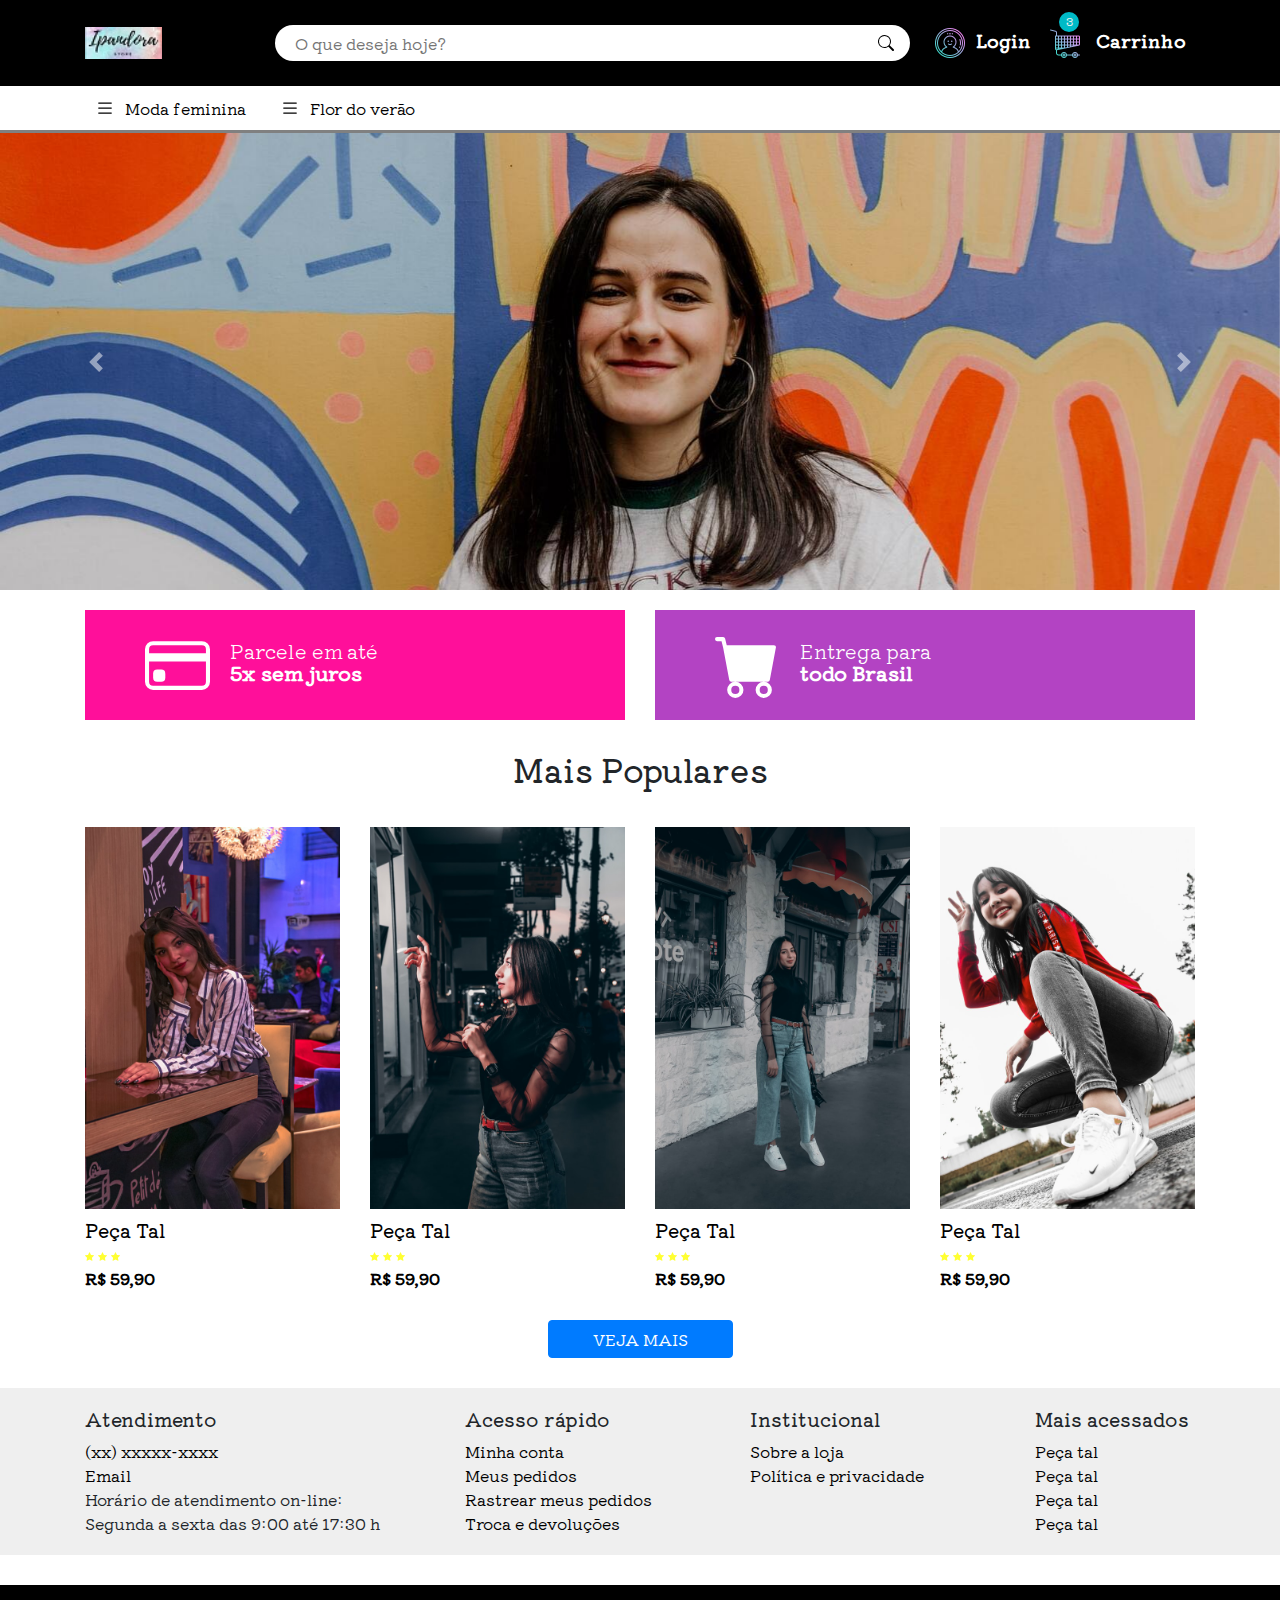
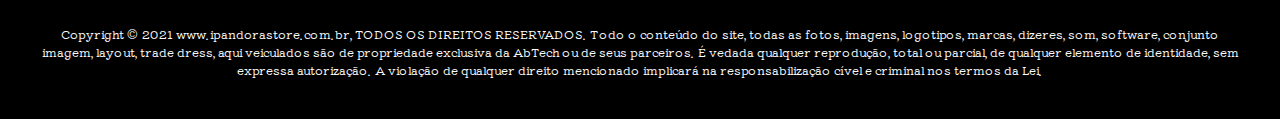
==== commit b2ea78e3: "Página Principal Completa" ====
--- a/index.html
+++ b/index.html
@@ -10,6 +10,9 @@
 
     <title>KingZoo - Home</title>
 
+    <link rel="stylesheet" href="./assets/css/reset.css">
+    <link rel="stylesheet" href="./assets/css/bootstrap.css">
+    <link rel="stylesheet" href="./assets/css/bootstrap.css.map">
     <link rel="stylesheet" href="./assets/css/style.css">
 
 </head>
@@ -19,14 +22,14 @@
     <!-- Barra inicial -->
     <header class="container-fluid">
         <section class="container">
-            <article class="row">
+            <article class="row d-flex justify-content-around align-items-center">
                 <!-- Logo -->
-                <a href="/" class="col-md-2"><img src="assets/imagens/logo.png" alt="Logo da empresa - KingZoo"></a>
+                <a href="/" class="col-md-2"><img class="logo" src="assets/imagens/Logo.jpg" alt="Logo da empresa - KingZoo"></a>
 
                 <!-- Buscar -->
-                <form action="#" class="col-md-7">
+                <form action="#" class="col-md-7 d-flex align-items-center">
                     <input type="text" name="name" placeholder="O que deseja hoje?">
-                    <button>
+                    <button class="d-flex align-itens-center">
        <svg xmlns="http://www.w3.org/2000/svg" width="16" height="16" fill="currentColor" class="bi bi-search"
         viewBox="0 0 16 16">
         <path
@@ -36,26 +39,19 @@
                 </form>
 
                 <!-- Administrativo do Cliente-->
-                <ul class="col-md-3 nav">
+                <ul class="col-md-3 nav d-flex align-content-center justify-content-around">
                     <li class="nav-item">
                         <!-- Usuário -->
                         <a href="#">
-                            <svg xmlns="http://www.w3.org/2000/svg" width="16" height="16" fill="currentColor" class="bi bi-person-circle" viewBox="0 0 16 16">
-         <path d="M11 6a3 3 0 1 1-6 0 3 3 0 0 1 6 0z" />
-         <path fill-rule="evenodd"
-          d="M0 8a8 8 0 1 1 16 0A8 8 0 0 1 0 8zm8-7a7 7 0 0 0-5.468 11.37C3.242 11.226 4.805 10 8 10s4.757 1.225 5.468 2.37A7 7 0 0 0 8 1z" />
-        </svg> Login
+                            <img src="./assets/imagens/usuario.png">Login
                         </a>
                     </li>
 
                     <li class="nav-item">
-                        <span class="notificacao">3</span>
+                        <span class="notificacao d-flex align-content-center justify-content-center">3</span>
                         <!-- Carrinho -->
                         <a href="#">
-                            <svg xmlns="http://www.w3.org/2000/svg" width="16" height="16" fill="currentColor" class="bi bi-bag" viewBox="0 0 16 16">
-         <path
-          d="M8 1a2.5 2.5 0 0 1 2.5 2.5V4h-5v-.5A2.5 2.5 0 0 1 8 1zm3.5 3v-.5a3.5 3.5 0 1 0-7 0V4H1v10a2 2 0 0 0 2 2h10a2 2 0 0 0 2-2V4h-3.5zM2 5h12v9a1 1 0 0 1-1 1H3a1 1 0 0 1-1-1V5z" />
-        </svg> Carrinho
+                            <img src="./assets/imagens/carrinho.png"> Carrinho
                         </a>
                     </li>
                 </ul>
@@ -68,7 +64,7 @@
         <section class="container">
             <!-- Menu -->
             <ul class="nav">
-                <li class="nav-item">
+                <li class="col-md-2 nav-item d-flex align-items-center">
                     <svg xmlns="http://www.w3.org/2000/svg" width="16" height="16" fill="currentColor" class="bi bi-list" viewBox="0 0 16 16">
        <path fill-rule="evenodd"
         d="M2.5 12a.5.5 0 0 1 .5-.5h10a.5.5 0 0 1 0 1H3a.5.5 0 0 1-.5-.5zm0-4a.5.5 0 0 1 .5-.5h10a.5.5 0 0 1 0 1H3a.5.5 0 0 1-.5-.5zm0-4a.5.5 0 0 1 .5-.5h10a.5.5 0 0 1 0 1H3a.5.5 0 0 1-.5-.5z" />
@@ -76,24 +72,24 @@
                     <!-- SubMenu -->
                     <ul class="nav flex-column">
                         <li class="nav-item">
-                            Lançamentos
-                        </li>
-                        <li class="nav-item">
-                            Plus Size
-                        </li>
-                        <li class="nav-item">
-                            Moda Praia
-                        </li>
-                        <li class="nav-item">
-                            Acessórios
-                        </li>
-                        <li class="nav-item">
-                            Promoção
+                            <a href="#">Lançamentos</a>
+                        </li>
+                        <li class="nav-item">
+                            <a href="#">Plus Size</a>
+                        </li>
+                        <li class="nav-item">
+                            <a href="#">Moda Praia</a>
+                        </li>
+                        <li class="nav-item">
+                            <a href="#">Acessórios</a>
+                        </li>
+                        <li class="nav-item">
+                            <a href="#">Promoção</a>
                         </li>
                     </ul>
                 </li>
 
-                <li class="nav-item">
+                <li class="col-md-2 nav-item d-flex align-items-center">
                     <svg xmlns="http://www.w3.org/2000/svg" width="16" height="16" fill="currentColor" class="bi bi-list" viewBox="0 0 16 16">
        <path fill-rule="evenodd"
         d="M2.5 12a.5.5 0 0 1 .5-.5h10a.5.5 0 0 1 0 1H3a.5.5 0 0 1-.5-.5zm0-4a.5.5 0 0 1 .5-.5h10a.5.5 0 0 1 0 1H3a.5.5 0 0 1-.5-.5zm0-4a.5.5 0 0 1 .5-.5h10a.5.5 0 0 1 0 1H3a.5.5 0 0 1-.5-.5z" />
@@ -105,207 +101,203 @@
 
     <main>
         <!-- Banner -->
-        <section id="banner-fotograficos" class="carousel slide" data-bs-ride="carousel">
-            <article class="carousel-inner">
-                <!-- Imagens -->
-                <figure class="carousel-item active">
-                    <img src="./assets/imagens/img01.jpg" class="d-block w-100" alt="Foto lobo">
-                </figure>
-                <figure class="carousel-item">
-                    <img src="./assets/imagens/img02.jpg" class="d-block w-100" alt="Foto veado">
-                </figure>
-                <figure class="carousel-item">
-                    <img src="./assets/imagens/img03.jpg" class="d-block w-100" alt="Foto veado">
-                </figure>
-            </article>
-
-            <!-- Botões -->
-            <a class="carousel-control-prev" href="#banner-fotograficos" role="button" data-slide="prev">
+        <div id="carouselSite" class="carousel slide" data-ride="carousel">
+            <div class="carousel-inner">
+                <div class="carousel-item active">
+                    <img src="./assets/imagens/andreea-pop-blA6Kyuv6Ss-unsplash.jpg" class="img-fluid d-block w-100" alt="Imagem 1">
+                </div>
+                <div class="carousel-item">
+                    <img src="./assets/imagens/img02.jpg" class="img-fluid d-block w-100" alt="Imagem 2">
+                </div>
+                <div class="carousel-item">
+                    <img src="./assets/imagens/img03.jpg" class="img-fluid d-block w-100" alt="Imagem 3">
+                </div>
+            </div>
+            <a class="carousel-control-prev" href="#carouselSite" role="button" data-bs-slide="prev">
                 <span class="carousel-control-prev-icon" aria-hidden="true"></span>
-                <span class="sr-only">Previous</span>
+                <span class="sr-only"></span>
             </a>
-            <a class="carousel-control-next" href="#banner-fotograficos" role="button" data-slide="next">
+            <a class="carousel-control-next" href="#carouselSite" role="button" data-bs-slide="next">
                 <span class="carousel-control-next-icon" aria-hidden="true"></span>
-                <span class="visually-hidden">Next</span>
+                <span class="sr-only">Next</span>
             </a>
-        </section>
+        </div>
 
         <!-- Banner Promocional-->
-        <section class="container">
+        <section class="container banner-statico">
             <section class="row">
                 <article class="col-md-6">
-                    <svg xmlns="http://www.w3.org/2000/svg" width="16" height="16" fill="currentColor" class="bi bi-credit-card" viewBox="0 0 16 16">
-       <path
-        d="M0 4a2 2 0 0 1 2-2h12a2 2 0 0 1 2 2v8a2 2 0 0 1-2 2H2a2 2 0 0 1-2-2V4zm2-1a1 1 0 0 0-1 1v1h14V4a1 1 0 0 0-1-1H2zm13 4H1v5a1 1 0 0 0 1 1h12a1 1 0 0 0 1-1V7z" />
-       <path d="M2 10a1 1 0 0 1 1-1h1a1 1 0 0 1 1 1v1a1 1 0 0 1-1 1H3a1 1 0 0 1-1-1v-1z" />
-      </svg>
-                    <p>
-                        Parcele em até<br>
-                        <strong>5x sem juros</strong>
-                    </p>
-                </article>
-
+                    <div class="vezes-12 d-flex align-items-center">
+                        <svg xmlns="http://www.w3.org/2000/svg" width="16" height="16" fill="currentColor" class="bi bi-credit-card" viewBox="0 0 16 16">
+        <path
+         d="M0 4a2 2 0 0 1 2-2h12a2 2 0 0 1 2 2v8a2 2 0 0 1-2 2H2a2 2 0 0 1-2-2V4zm2-1a1 1 0 0 0-1 1v1h14V4a1 1 0 0 0-1-1H2zm13 4H1v5a1 1 0 0 0 1 1h12a1 1 0 0 0 1-1V7z" />
+        <path d="M2 10a1 1 0 0 1 1-1h1a1 1 0 0 1 1 1v1a1 1 0 0 1-1 1H3a1 1 0 0 1-1-1v-1z" />
+       </svg>
+                        <p>
+                            Parcele em até<br>
+                            <strong>5x sem juros</strong>
+                        </p>
+                    </div>
+                </article>
                 <article class="col-md-6">
-                    <article class="col-md-6">
-                        <svg xmlns="http://www.w3.org/2000/svg" width="16" height="16" fill="currentColor" class="bi bi-bag" viewBox="0 0 16 16">
+                    <div class="todo-brasil d-flex align-items-center">
+                        <svg xmlns="http://www.w3.org/2000/svg" width="16" height="16" fill="currentColor" class="bi bi-cart-fill" viewBox="0 0 16 16">
         <path
-         d="M8 1a2.5 2.5 0 0 1 2.5 2.5V4h-5v-.5A2.5 2.5 0 0 1 8 1zm3.5 3v-.5a3.5 3.5 0 1 0-7 0V4H1v10a2 2 0 0 0 2 2h10a2 2 0 0 0 2-2V4h-3.5zM2 5h12v9a1 1 0 0 1-1 1H3a1 1 0 0 1-1-1V5z" />
+         d="M0 1.5A.5.5 0 0 1 .5 1H2a.5.5 0 0 1 .485.379L2.89 3H14.5a.5.5 0 0 1 .491.592l-1.5 8A.5.5 0 0 1 13 12H4a.5.5 0 0 1-.491-.408L2.01 3.607 1.61 2H.5a.5.5 0 0 1-.5-.5zM5 12a2 2 0 1 0 0 4 2 2 0 0 0 0-4zm7 0a2 2 0 1 0 0 4 2 2 0 0 0 0-4zm-7 1a1 1 0 1 1 0 2 1 1 0 0 1 0-2zm7 0a1 1 0 1 1 0 2 1 1 0 0 1 0-2z" />
        </svg>
                         <p>
                             Entrega para<br>
                             <strong>todo Brasil</strong>
                         </p>
-                    </article>
-                    </svg>
+                    </div>
                 </article>
             </section>
         </section>
 
         <!-- Lista de Produtos -->
-        <section class="container">
+        <section class="container produtos">
             <!-- Título -->
-            <h1 class="text-center">Mais Populares</h1>
-
-            <!-- linha de produtos -->
-            <article class="row">
-
-                <!-- Produto 1 -->
-                <section class="produtos col-md-3">
-                    <!-- Imagem -->
-                    <img src="./assets/imagens/" class="img-fluid" alt="peça tal">
-
-                    <!-- Descrição -->
-                    <article class="produtos-itens">
-                        <h2>Peça Tal</h2>
-
-                        <!-- Estrelas -->
-                        <div class="protudos-stars">
-                            <svg xmlns="http://www.w3.org/2000/svg" width="16" height="16" fill="currentColor" class="bi bi-star-fill" viewBox="0 0 16 16">
-         <path
-          d="M3.612 15.443c-.386.198-.824-.149-.746-.592l.83-4.73L.173 6.765c-.329-.314-.158-.888.283-.95l4.898-.696L7.538.792c.197-.39.73-.39.927 0l2.184 4.327 4.898.696c.441.062.612.636.282.95l-3.522 3.356.83 4.73c.078.443-.36.79-.746.592L8 13.187l-4.389 2.256z" />
-        </svg>
-                            <svg xmlns="http://www.w3.org/2000/svg" width="16" height="16" fill="currentColor" class="bi bi-star-fill" viewBox="0 0 16 16">
-         <path
-          d="M3.612 15.443c-.386.198-.824-.149-.746-.592l.83-4.73L.173 6.765c-.329-.314-.158-.888.283-.95l4.898-.696L7.538.792c.197-.39.73-.39.927 0l2.184 4.327 4.898.696c.441.062.612.636.282.95l-3.522 3.356.83 4.73c.078.443-.36.79-.746.592L8 13.187l-4.389 2.256z" />
-        </svg>
-                            <svg xmlns="http://www.w3.org/2000/svg" width="16" height="16" fill="currentColor" class="bi bi-star-fill" viewBox="0 0 16 16">
-         <path
-          d="M3.612 15.443c-.386.198-.824-.149-.746-.592l.83-4.73L.173 6.765c-.329-.314-.158-.888.283-.95l4.898-.696L7.538.792c.197-.39.73-.39.927 0l2.184 4.327 4.898.696c.441.062.612.636.282.95l-3.522 3.356.83 4.73c.078.443-.36.79-.746.592L8 13.187l-4.389 2.256z" />
-        </svg>
-                        </div>
-
-                        <!-- Preço -->
-                        <strong class="produtos-preco">
-        R$ 59,90
-       </strong>
-
-                    </article>
-                </section>
-
-                <!-- Produto 2 -->
-                <section class="produtos col-md-3">
-                    <!-- Imagem -->
-                    <img src="./assets/imagens/" class="img-fluid" alt="peça tal">
-
-                    <!-- Descrição -->
-                    <article class="produtos-itens">
-                        <h2>Peça Tal</h2>
-
-                        <!-- Estrelas -->
-                        <div class="protudos-stars">
-                            <svg xmlns="http://www.w3.org/2000/svg" width="16" height="16" fill="currentColor" class="bi bi-star-fill" viewBox="0 0 16 16">
-         <path
-          d="M3.612 15.443c-.386.198-.824-.149-.746-.592l.83-4.73L.173 6.765c-.329-.314-.158-.888.283-.95l4.898-.696L7.538.792c.197-.39.73-.39.927 0l2.184 4.327 4.898.696c.441.062.612.636.282.95l-3.522 3.356.83 4.73c.078.443-.36.79-.746.592L8 13.187l-4.389 2.256z" />
-        </svg>
-                            <svg xmlns="http://www.w3.org/2000/svg" width="16" height="16" fill="currentColor" class="bi bi-star-fill" viewBox="0 0 16 16">
-         <path
-          d="M3.612 15.443c-.386.198-.824-.149-.746-.592l.83-4.73L.173 6.765c-.329-.314-.158-.888.283-.95l4.898-.696L7.538.792c.197-.39.73-.39.927 0l2.184 4.327 4.898.696c.441.062.612.636.282.95l-3.522 3.356.83 4.73c.078.443-.36.79-.746.592L8 13.187l-4.389 2.256z" />
-        </svg>
-                            <svg xmlns="http://www.w3.org/2000/svg" width="16" height="16" fill="currentColor" class="bi bi-star-fill" viewBox="0 0 16 16">
-         <path
-          d="M3.612 15.443c-.386.198-.824-.149-.746-.592l.83-4.73L.173 6.765c-.329-.314-.158-.888.283-.95l4.898-.696L7.538.792c.197-.39.73-.39.927 0l2.184 4.327 4.898.696c.441.062.612.636.282.95l-3.522 3.356.83 4.73c.078.443-.36.79-.746.592L8 13.187l-4.389 2.256z" />
-        </svg>
-                        </div>
-
-                        <!-- Preço -->
-                        <strong class="produtos-preco">
-        R$ 59,90
-       </strong>
-
-                    </article>
-                </section>
-
-                <!-- Produto 3 -->
-                <section class="produtos col-md-3">
-                    <!-- Imagem -->
-                    <img src="./assets/imagens/" class="img-fluid" alt="peça tal">
-
-                    <!-- Descrição -->
-                    <article class="produtos-itens">
-                        <h2>Peça Tal</h2>
-
-                        <!-- Estrelas -->
-                        <div class="protudos-stars">
-                            <svg xmlns="http://www.w3.org/2000/svg" width="16" height="16" fill="currentColor" class="bi bi-star-fill" viewBox="0 0 16 16">
-         <path
-          d="M3.612 15.443c-.386.198-.824-.149-.746-.592l.83-4.73L.173 6.765c-.329-.314-.158-.888.283-.95l4.898-.696L7.538.792c.197-.39.73-.39.927 0l2.184 4.327 4.898.696c.441.062.612.636.282.95l-3.522 3.356.83 4.73c.078.443-.36.79-.746.592L8 13.187l-4.389 2.256z" />
-        </svg>
-                            <svg xmlns="http://www.w3.org/2000/svg" width="16" height="16" fill="currentColor" class="bi bi-star-fill" viewBox="0 0 16 16">
-         <path
-          d="M3.612 15.443c-.386.198-.824-.149-.746-.592l.83-4.73L.173 6.765c-.329-.314-.158-.888.283-.95l4.898-.696L7.538.792c.197-.39.73-.39.927 0l2.184 4.327 4.898.696c.441.062.612.636.282.95l-3.522 3.356.83 4.73c.078.443-.36.79-.746.592L8 13.187l-4.389 2.256z" />
-        </svg>
-                            <svg xmlns="http://www.w3.org/2000/svg" width="16" height="16" fill="currentColor" class="bi bi-star-fill" viewBox="0 0 16 16">
-         <path
-          d="M3.612 15.443c-.386.198-.824-.149-.746-.592l.83-4.73L.173 6.765c-.329-.314-.158-.888.283-.95l4.898-.696L7.538.792c.197-.39.73-.39.927 0l2.184 4.327 4.898.696c.441.062.612.636.282.95l-3.522 3.356.83 4.73c.078.443-.36.79-.746.592L8 13.187l-4.389 2.256z" />
-        </svg>
-                        </div>
-
-                        <!-- Preço -->
-                        <strong class="produtos-preco">
-        R$ 59,90
-       </strong>
-
-                    </article>
-                </section>
-
-                <!-- Produto 4-->
-                <section class="produtos col-md-3">
-                    <!-- Imagem -->
-                    <img src="./assets/imagens/" class="img-fluid" alt="peça tal">
-
-                    <!-- Descrição -->
-                    <article class="produtos-itens">
-                        <h2>Peça Tal</h2>
-
-                        <!-- Estrelas -->
-                        <div class="protudos-stars">
-                            <svg xmlns="http://www.w3.org/2000/svg" width="16" height="16" fill="currentColor" class="bi bi-star-fill" viewBox="0 0 16 16">
-         <path
-          d="M3.612 15.443c-.386.198-.824-.149-.746-.592l.83-4.73L.173 6.765c-.329-.314-.158-.888.283-.95l4.898-.696L7.538.792c.197-.39.73-.39.927 0l2.184 4.327 4.898.696c.441.062.612.636.282.95l-3.522 3.356.83 4.73c.078.443-.36.79-.746.592L8 13.187l-4.389 2.256z" />
-        </svg>
-                            <svg xmlns="http://www.w3.org/2000/svg" width="16" height="16" fill="currentColor" class="bi bi-star-fill" viewBox="0 0 16 16">
-         <path
-          d="M3.612 15.443c-.386.198-.824-.149-.746-.592l.83-4.73L.173 6.765c-.329-.314-.158-.888.283-.95l4.898-.696L7.538.792c.197-.39.73-.39.927 0l2.184 4.327 4.898.696c.441.062.612.636.282.95l-3.522 3.356.83 4.73c.078.443-.36.79-.746.592L8 13.187l-4.389 2.256z" />
-        </svg>
-                            <svg xmlns="http://www.w3.org/2000/svg" width="16" height="16" fill="currentColor" class="bi bi-star-fill" viewBox="0 0 16 16">
-         <path
-          d="M3.612 15.443c-.386.198-.824-.149-.746-.592l.83-4.73L.173 6.765c-.329-.314-.158-.888.283-.95l4.898-.696L7.538.792c.197-.39.73-.39.927 0l2.184 4.327 4.898.696c.441.062.612.636.282.95l-3.522 3.356.83 4.73c.078.443-.36.79-.746.592L8 13.187l-4.389 2.256z" />
-        </svg>
-                        </div>
-
-                        <!-- Preço -->
-                        <strong class="produtos-preco">
-        R$ 59,90
-       </strong>
-
-                    </article>
-                </section>
-
-            </article>
-
-            <div class="d-flex justify-content-center">
-                <button type="button" class="btn btn-warning col-md-2">VEJA MAIS</button>
-            </div>
+            <h2 class="text-center">Mais Populares</h1>
+
+                <!-- linha de produtos -->
+                <article class="row">
+
+                    <!-- Produto 1 -->
+                    <a href="#" class="produtos-container col-md-3">
+                        <!-- Imagem -->
+                        <img src="./assets/imagens/look-1.jpg" class="img-fluid" alt="peça tal">
+
+                        <!-- Descrição -->
+                        <article class="produtos-itens">
+                            <h2>Peça Tal</h2>
+
+                            <!-- Estrelas -->
+                            <div class="protudos-stars">
+                                <svg xmlns="http://www.w3.org/2000/svg" width="16" height="16" fill="currentColor" class="bi bi-star-fill" viewBox="0 0 16 16">
+          <path
+           d="M3.612 15.443c-.386.198-.824-.149-.746-.592l.83-4.73L.173 6.765c-.329-.314-.158-.888.283-.95l4.898-.696L7.538.792c.197-.39.73-.39.927 0l2.184 4.327 4.898.696c.441.062.612.636.282.95l-3.522 3.356.83 4.73c.078.443-.36.79-.746.592L8 13.187l-4.389 2.256z" />
+         </svg>
+                                <svg xmlns="http://www.w3.org/2000/svg" width="16" height="16" fill="currentColor" class="bi bi-star-fill" viewBox="0 0 16 16">
+          <path
+           d="M3.612 15.443c-.386.198-.824-.149-.746-.592l.83-4.73L.173 6.765c-.329-.314-.158-.888.283-.95l4.898-.696L7.538.792c.197-.39.73-.39.927 0l2.184 4.327 4.898.696c.441.062.612.636.282.95l-3.522 3.356.83 4.73c.078.443-.36.79-.746.592L8 13.187l-4.389 2.256z" />
+         </svg>
+                                <svg xmlns="http://www.w3.org/2000/svg" width="16" height="16" fill="currentColor" class="bi bi-star-fill" viewBox="0 0 16 16">
+          <path
+           d="M3.612 15.443c-.386.198-.824-.149-.746-.592l.83-4.73L.173 6.765c-.329-.314-.158-.888.283-.95l4.898-.696L7.538.792c.197-.39.73-.39.927 0l2.184 4.327 4.898.696c.441.062.612.636.282.95l-3.522 3.356.83 4.73c.078.443-.36.79-.746.592L8 13.187l-4.389 2.256z" />
+         </svg>
+                            </div>
+
+                            <!-- Preço -->
+                            <strong class="produtos-preco">
+         R$ 59,90
+        </strong>
+
+                        </article>
+                    </a>
+
+                    <!-- Produto 2 -->
+                    <a href="#" class="produtos-container col-md-3">
+                        <!-- Imagem -->
+                        <img src="./assets/imagens/look-2.jpg" class="img-fluid" alt="peça tal">
+
+                        <!-- Descrição -->
+                        <article class="produtos-itens">
+                            <h2>Peça Tal</h2>
+
+                            <!-- Estrelas -->
+                            <div class="protudos-stars">
+                                <svg xmlns="http://www.w3.org/2000/svg" width="16" height="16" fill="currentColor" class="bi bi-star-fill" viewBox="0 0 16 16">
+          <path
+           d="M3.612 15.443c-.386.198-.824-.149-.746-.592l.83-4.73L.173 6.765c-.329-.314-.158-.888.283-.95l4.898-.696L7.538.792c.197-.39.73-.39.927 0l2.184 4.327 4.898.696c.441.062.612.636.282.95l-3.522 3.356.83 4.73c.078.443-.36.79-.746.592L8 13.187l-4.389 2.256z" />
+         </svg>
+                                <svg xmlns="http://www.w3.org/2000/svg" width="16" height="16" fill="currentColor" class="bi bi-star-fill" viewBox="0 0 16 16">
+          <path
+           d="M3.612 15.443c-.386.198-.824-.149-.746-.592l.83-4.73L.173 6.765c-.329-.314-.158-.888.283-.95l4.898-.696L7.538.792c.197-.39.73-.39.927 0l2.184 4.327 4.898.696c.441.062.612.636.282.95l-3.522 3.356.83 4.73c.078.443-.36.79-.746.592L8 13.187l-4.389 2.256z" />
+         </svg>
+                                <svg xmlns="http://www.w3.org/2000/svg" width="16" height="16" fill="currentColor" class="bi bi-star-fill" viewBox="0 0 16 16">
+          <path
+           d="M3.612 15.443c-.386.198-.824-.149-.746-.592l.83-4.73L.173 6.765c-.329-.314-.158-.888.283-.95l4.898-.696L7.538.792c.197-.39.73-.39.927 0l2.184 4.327 4.898.696c.441.062.612.636.282.95l-3.522 3.356.83 4.73c.078.443-.36.79-.746.592L8 13.187l-4.389 2.256z" />
+         </svg>
+                            </div>
+
+                            <!-- Preço -->
+                            <strong class="produtos-preco">
+         R$ 59,90
+        </strong>
+
+                        </article>
+                    </a>
+
+                    <!-- Produto 3 -->
+                    <a href="#" class="produtos-container col-md-3">
+                        <!-- Imagem -->
+                        <img src="./assets/imagens/look-3.jpg" class="img-fluid" alt="peça tal">
+
+                        <!-- Descrição -->
+                        <article class="produtos-itens">
+                            <h2>Peça Tal</h2>
+
+                            <!-- Estrelas -->
+                            <div class="protudos-stars">
+                                <svg xmlns="http://www.w3.org/2000/svg" width="16" height="16" fill="currentColor" class="bi bi-star-fill" viewBox="0 0 16 16">
+          <path
+           d="M3.612 15.443c-.386.198-.824-.149-.746-.592l.83-4.73L.173 6.765c-.329-.314-.158-.888.283-.95l4.898-.696L7.538.792c.197-.39.73-.39.927 0l2.184 4.327 4.898.696c.441.062.612.636.282.95l-3.522 3.356.83 4.73c.078.443-.36.79-.746.592L8 13.187l-4.389 2.256z" />
+         </svg>
+                                <svg xmlns="http://www.w3.org/2000/svg" width="16" height="16" fill="currentColor" class="bi bi-star-fill" viewBox="0 0 16 16">
+          <path
+           d="M3.612 15.443c-.386.198-.824-.149-.746-.592l.83-4.73L.173 6.765c-.329-.314-.158-.888.283-.95l4.898-.696L7.538.792c.197-.39.73-.39.927 0l2.184 4.327 4.898.696c.441.062.612.636.282.95l-3.522 3.356.83 4.73c.078.443-.36.79-.746.592L8 13.187l-4.389 2.256z" />
+         </svg>
+                                <svg xmlns="http://www.w3.org/2000/svg" width="16" height="16" fill="currentColor" class="bi bi-star-fill" viewBox="0 0 16 16">
+          <path
+           d="M3.612 15.443c-.386.198-.824-.149-.746-.592l.83-4.73L.173 6.765c-.329-.314-.158-.888.283-.95l4.898-.696L7.538.792c.197-.39.73-.39.927 0l2.184 4.327 4.898.696c.441.062.612.636.282.95l-3.522 3.356.83 4.73c.078.443-.36.79-.746.592L8 13.187l-4.389 2.256z" />
+         </svg>
+                            </div>
+
+                            <!-- Preço -->
+                            <strong class="produtos-preco">
+         R$ 59,90
+        </strong>
+
+                        </article>
+                    </a>
+
+                    <!-- Produto 4-->
+                    <a href="#" class="produtos-container col-md-3">
+                        <!-- Imagem -->
+                        <img src="./assets/imagens/look-4.jpg" class="img-fluid" alt="peça tal">
+
+                        <!-- Descrição -->
+                        <article class="produtos-itens">
+                            <h2>Peça Tal</h2>
+
+                            <!-- Estrelas -->
+                            <div class="protudos-stars">
+                                <svg xmlns="http://www.w3.org/2000/svg" width="16" height="16" fill="currentColor" class="bi bi-star-fill" viewBox="0 0 16 16">
+          <path
+           d="M3.612 15.443c-.386.198-.824-.149-.746-.592l.83-4.73L.173 6.765c-.329-.314-.158-.888.283-.95l4.898-.696L7.538.792c.197-.39.73-.39.927 0l2.184 4.327 4.898.696c.441.062.612.636.282.95l-3.522 3.356.83 4.73c.078.443-.36.79-.746.592L8 13.187l-4.389 2.256z" />
+         </svg>
+                                <svg xmlns="http://www.w3.org/2000/svg" width="16" height="16" fill="currentColor" class="bi bi-star-fill" viewBox="0 0 16 16">
+          <path
+           d="M3.612 15.443c-.386.198-.824-.149-.746-.592l.83-4.73L.173 6.765c-.329-.314-.158-.888.283-.95l4.898-.696L7.538.792c.197-.39.73-.39.927 0l2.184 4.327 4.898.696c.441.062.612.636.282.95l-3.522 3.356.83 4.73c.078.443-.36.79-.746.592L8 13.187l-4.389 2.256z" />
+         </svg>
+                                <svg xmlns="http://www.w3.org/2000/svg" width="16" height="16" fill="currentColor" class="bi bi-star-fill" viewBox="0 0 16 16">
+          <path
+           d="M3.612 15.443c-.386.198-.824-.149-.746-.592l.83-4.73L.173 6.765c-.329-.314-.158-.888.283-.95l4.898-.696L7.538.792c.197-.39.73-.39.927 0l2.184 4.327 4.898.696c.441.062.612.636.282.95l-3.522 3.356.83 4.73c.078.443-.36.79-.746.592L8 13.187l-4.389 2.256z" />
+         </svg>
+                            </div>
+
+                            <!-- Preço -->
+                            <strong class="produtos-preco">
+         R$ 59,90
+        </strong>
+
+                        </article>
+                    </a>
+                </article>
+
+                <div class="d-flex justify-content-center">
+                    <button type="button" class="btn btn-primary col-md-2">VEJA MAIS</button>
+                </div>
         </section>
     </main>
 
@@ -393,6 +385,14 @@
             </section>
         </section>
     </footer>
+    <footer class="container-fluid headerfinal">
+        <p>Copyright © 2021 www.ipandorastore.com.br, TODOS OS DIREITOS RESERVADOS. Todo o conteúdo do site, todas as fotos, imagens, logotipos, marcas, dizeres, som, software, conjunto imagem, layout, trade dress, aqui veiculados são de propriedade exclusiva
+            da AbTech ou de seus parceiros. É vedada qualquer reprodução, total ou parcial, de qualquer elemento de identidade, sem expressa autorização. A violação de qualquer direito mencionado implicará na responsabilização cível e criminal nos termos
+            da Lei. </p>
+    </footer>
+
+    <!-- Arquivo index.js -->
+    <script type="javascript" src="./assets/js/index.js"></script>
 
     <!-- Arquivos JQuery e Bootstrap -->
     <script type="javascript" src="./assets/js/jquery.js"></script>
--- a/assets/css/style.css
+++ b/assets/css/style.css
@@ -1,11177 +1,255 @@
-@import url("https://fonts.googleapis.com/css2?family=Roboto:wght@300;500;900&display=swap");
-/*!
- * Bootstrap v4.5.0 (https://getbootstrap.com/)
- * Copyright 2011-2020 The Bootstrap Authors
- * Copyright 2011-2020 Twitter, Inc.
- * Licensed under MIT (https://github.com/twbs/bootstrap/blob/master/LICENSE)
- */
-:root {
-  --blue: #007bff;
-  --indigo: #6610f2;
-  --purple: #6f42c1;
-  --pink: #e83e8c;
-  --red: #dc3545;
-  --orange: #fd7e14;
-  --yellow: #ffc107;
-  --green: #28a745;
-  --teal: #20c997;
-  --cyan: #17a2b8;
-  --white: #fff;
-  --gray: #6c757d;
-  --gray-dark: #343a40;
-  --primary: #007bff;
-  --secondary: #6c757d;
-  --success: #28a745;
-  --info: #17a2b8;
-  --warning: #ffc107;
-  --danger: #dc3545;
-  --light: #f8f9fa;
-  --dark: #343a40;
-  --breakpoint-xs: 0;
-  --breakpoint-sm: 576px;
-  --breakpoint-md: 768px;
-  --breakpoint-lg: 992px;
-  --breakpoint-xl: 1200px;
-  --font-family-sans-serif: -apple-system, BlinkMacSystemFont, "Segoe UI", Roboto, "Helvetica Neue", Arial, "Noto Sans", sans-serif, "Apple Color Emoji", "Segoe UI Emoji", "Segoe UI Symbol", "Noto Color Emoji";
-  --font-family-monospace: SFMono-Regular, Menlo, Monaco, Consolas, "Liberation Mono", "Courier New", monospace;
-}
-
-*,
-::after,
-::before {
-  -webkit-box-sizing: border-box;
-          box-sizing: border-box;
-}
-
-html {
-  font-family: sans-serif;
-  line-height: 1.15;
-  -webkit-text-size-adjust: 100%;
-  -webkit-tap-highlight-color: transparent;
-}
-
-article,
-aside,
-figcaption,
-figure,
-footer,
-header,
-hgroup,
-main,
-nav,
-section {
-  display: block;
-}
+/*Fonte*/
+
+@import url('https://fonts.googleapis.com/css2?family=Kiwi+Maru:wght@300;400;500&display=swap');
+
+/*Configuração do corpo e fonte padrão*/
 
 body {
-  margin: 0;
-  font-family: -apple-system, BlinkMacSystemFont, "Segoe UI", Roboto, "Helvetica Neue", Arial, "Noto Sans", sans-serif, "Apple Color Emoji", "Segoe UI Emoji", "Segoe UI Symbol", "Noto Color Emoji";
-  font-size: 1rem;
-  font-weight: 400;
-  line-height: 1.5;
-  color: #212529;
-  text-align: left;
-  background-color: #fff;
-}
-
-[tabindex="-1"]:focus:not(:focus-visible) {
-  outline: 0 !important;
-}
-
-hr {
-  -webkit-box-sizing: content-box;
-          box-sizing: content-box;
-  height: 0;
-  overflow: visible;
-}
-
-h1,
-h2,
-h3,
-h4,
-h5,
-h6 {
-  margin-top: 0;
-  margin-bottom: .5rem;
-}
-
-p {
-  margin-top: 0;
-  margin-bottom: 1rem;
-}
-
-abbr[data-original-title],
-abbr[title] {
-  text-decoration: underline;
-  -webkit-text-decoration: underline dotted;
-  text-decoration: underline dotted;
-  cursor: help;
-  border-bottom: 0;
-  -webkit-text-decoration-skip-ink: none;
-  text-decoration-skip-ink: none;
-}
-
-address {
-  margin-bottom: 1rem;
-  font-style: normal;
-  line-height: inherit;
-}
-
-dl,
-ol,
-ul {
-  margin-top: 0;
-  margin-bottom: 1rem;
-}
-
-ol ol,
-ol ul,
-ul ol,
-ul ul {
-  margin-bottom: 0;
-}
-
-dt {
-  font-weight: 700;
-}
-
-dd {
-  margin-bottom: .5rem;
-  margin-left: 0;
-}
-
-blockquote {
-  margin: 0 0 1rem;
-}
-
-b,
-strong {
-  font-weight: bolder;
-}
-
-small {
-  font-size: 80%;
-}
-
-sub,
-sup {
-  position: relative;
-  font-size: 75%;
-  line-height: 0;
-  vertical-align: baseline;
-}
-
-sub {
-  bottom: -.25em;
-}
-
-sup {
-  top: -.5em;
-}
-
-a {
-  color: #007bff;
-  text-decoration: none;
-  background-color: transparent;
-}
-
-a:hover {
-  color: #0056b3;
-  text-decoration: underline;
-}
-
-a:not([href]) {
-  color: inherit;
-  text-decoration: none;
-}
-
-a:not([href]):hover {
-  color: inherit;
-  text-decoration: none;
-}
-
-code,
-kbd,
-pre,
-samp {
-  font-family: SFMono-Regular, Menlo, Monaco, Consolas, "Liberation Mono", "Courier New", monospace;
-  font-size: 1em;
-}
-
-pre {
-  margin-top: 0;
-  margin-bottom: 1rem;
-  overflow: auto;
-  -ms-overflow-style: scrollbar;
-}
-
-figure {
-  margin: 0 0 1rem;
-}
-
-img {
-  vertical-align: middle;
-  border-style: none;
-}
-
-svg {
-  overflow: hidden;
-  vertical-align: middle;
-}
-
-table {
-  border-collapse: collapse;
-}
-
-caption {
-  padding-top: .75rem;
-  padding-bottom: .75rem;
-  color: #6c757d;
-  text-align: left;
-  caption-side: bottom;
-}
-
-th {
-  text-align: inherit;
-}
-
-label {
-  display: inline-block;
-  margin-bottom: .5rem;
-}
-
-button {
-  border-radius: 0;
-}
-
-button:focus {
-  outline: 1px dotted;
-  outline: 5px auto -webkit-focus-ring-color;
-}
-
-button,
-input,
-optgroup,
-select,
-textarea {
-  margin: 0;
-  font-family: inherit;
-  font-size: inherit;
-  line-height: inherit;
-}
-
-button,
-input {
-  overflow: visible;
-}
-
-button,
-select {
-  text-transform: none;
-}
-
-[role=button] {
-  cursor: pointer;
-}
-
-select {
-  word-wrap: normal;
-}
-
-[type=button],
-[type=reset],
-[type=submit],
-button {
-  -webkit-appearance: button;
-}
-
-[type=button]:not(:disabled),
-[type=reset]:not(:disabled),
-[type=submit]:not(:disabled),
-button:not(:disabled) {
-  cursor: pointer;
-}
-
-[type=button]::-moz-focus-inner,
-[type=reset]::-moz-focus-inner,
-[type=submit]::-moz-focus-inner,
-button::-moz-focus-inner {
-  padding: 0;
-  border-style: none;
-}
-
-input[type=checkbox],
-input[type=radio] {
-  -webkit-box-sizing: border-box;
-          box-sizing: border-box;
-  padding: 0;
-}
-
-textarea {
-  overflow: auto;
-  resize: vertical;
-}
-
-fieldset {
-  min-width: 0;
-  padding: 0;
-  margin: 0;
-  border: 0;
-}
-
-legend {
-  display: block;
-  width: 100%;
-  max-width: 100%;
-  padding: 0;
-  margin-bottom: .5rem;
-  font-size: 1.5rem;
-  line-height: inherit;
-  color: inherit;
-  white-space: normal;
-}
-
-progress {
-  vertical-align: baseline;
-}
-
-[type=number]::-webkit-inner-spin-button,
-[type=number]::-webkit-outer-spin-button {
-  height: auto;
-}
-
-[type=search] {
-  outline-offset: -2px;
-  -webkit-appearance: none;
-}
-
-[type=search]::-webkit-search-decoration {
-  -webkit-appearance: none;
-}
-
-::-webkit-file-upload-button {
-  font: inherit;
-  -webkit-appearance: button;
-}
-
-output {
-  display: inline-block;
-}
-
-summary {
-  display: list-item;
-  cursor: pointer;
-}
-
-template {
-  display: none;
-}
-
-[hidden] {
-  display: none !important;
-}
-
-.h1,
-.h2,
-.h3,
-.h4,
-.h5,
-.h6,
-h1,
-h2,
-h3,
-h4,
-h5,
-h6 {
-  margin-bottom: .5rem;
-  font-weight: 500;
-  line-height: 1.2;
-}
-
-.h1,
-h1 {
-  font-size: 2.5rem;
-}
-
-.h2,
-h2 {
-  font-size: 2rem;
-}
-
-.h3,
-h3 {
-  font-size: 1.75rem;
-}
-
-.h4,
-h4 {
-  font-size: 1.5rem;
-}
-
-.h5,
-h5 {
-  font-size: 1.25rem;
-}
-
-.h6,
-h6 {
-  font-size: 1rem;
-}
-
-.lead {
-  font-size: 1.25rem;
-  font-weight: 300;
-}
-
-.display-1 {
-  font-size: 6rem;
-  font-weight: 300;
-  line-height: 1.2;
-}
-
-.display-2 {
-  font-size: 5.5rem;
-  font-weight: 300;
-  line-height: 1.2;
-}
-
-.display-3 {
-  font-size: 4.5rem;
-  font-weight: 300;
-  line-height: 1.2;
-}
-
-.display-4 {
-  font-size: 3.5rem;
-  font-weight: 300;
-  line-height: 1.2;
-}
-
-hr {
-  margin-top: 1rem;
-  margin-bottom: 1rem;
-  border: 0;
-  border-top: 1px solid rgba(0, 0, 0, 0.1);
-}
-
-.small,
-small {
-  font-size: 80%;
-  font-weight: 400;
-}
-
-.mark,
-mark {
-  padding: .2em;
-  background-color: #fcf8e3;
-}
-
-.list-unstyled {
-  padding-left: 0;
-  list-style: none;
-}
-
-.list-inline {
-  padding-left: 0;
-  list-style: none;
-}
-
-.list-inline-item {
-  display: inline-block;
-}
-
-.list-inline-item:not(:last-child) {
-  margin-right: .5rem;
-}
-
-.initialism {
-  font-size: 90%;
-  text-transform: uppercase;
-}
-
-.blockquote {
-  margin-bottom: 1rem;
-  font-size: 1.25rem;
-}
-
-.blockquote-footer {
-  display: block;
-  font-size: 80%;
-  color: #6c757d;
-}
-
-.blockquote-footer::before {
-  content: "\2014\00A0";
-}
-
-.img-fluid {
-  max-width: 100%;
-  height: auto;
-}
-
-.img-thumbnail {
-  padding: .25rem;
-  background-color: #fff;
-  border: 1px solid #dee2e6;
-  border-radius: .25rem;
-  max-width: 100%;
-  height: auto;
-}
-
-.figure {
-  display: inline-block;
-}
-
-.figure-img {
-  margin-bottom: .5rem;
-  line-height: 1;
-}
-
-.figure-caption {
-  font-size: 90%;
-  color: #6c757d;
-}
-
-code {
-  font-size: 87.5%;
-  color: #e83e8c;
-  word-wrap: break-word;
-}
-
-a > code {
-  color: inherit;
-}
-
-kbd {
-  padding: .2rem .4rem;
-  font-size: 87.5%;
-  color: #fff;
-  background-color: #212529;
-  border-radius: .2rem;
-}
-
-kbd kbd {
-  padding: 0;
-  font-size: 100%;
-  font-weight: 700;
-}
-
-pre {
-  display: block;
-  font-size: 87.5%;
-  color: #212529;
-}
-
-pre code {
-  font-size: inherit;
-  color: inherit;
-  word-break: normal;
-}
-
-.pre-scrollable {
-  max-height: 340px;
-  overflow-y: scroll;
-}
-
-.container {
-  width: 100%;
-  padding-right: 15px;
-  padding-left: 15px;
-  margin-right: auto;
-  margin-left: auto;
-}
-
-@media (min-width: 576px) {
-  .container {
-    max-width: 540px;
-  }
-}
-
-@media (min-width: 768px) {
-  .container {
-    max-width: 720px;
-  }
-}
-
-@media (min-width: 992px) {
-  .container {
-    max-width: 960px;
-  }
-}
-
-@media (min-width: 1200px) {
-  .container {
-    max-width: 1140px;
-  }
-}
-
-.container-fluid,
-.container-lg,
-.container-md,
-.container-sm,
-.container-xl {
-  width: 100%;
-  padding-right: 15px;
-  padding-left: 15px;
-  margin-right: auto;
-  margin-left: auto;
-}
-
-@media (min-width: 576px) {
-  .container,
-  .container-sm {
-    max-width: 540px;
-  }
-}
-
-@media (min-width: 768px) {
-  .container,
-  .container-md,
-  .container-sm {
-    max-width: 720px;
-  }
-}
-
-@media (min-width: 992px) {
-  .container,
-  .container-lg,
-  .container-md,
-  .container-sm {
-    max-width: 960px;
-  }
-}
-
-@media (min-width: 1200px) {
-  .container,
-  .container-lg,
-  .container-md,
-  .container-sm,
-  .container-xl {
-    max-width: 1140px;
-  }
-}
-
-.row {
-  display: -ms-flexbox;
-  display: -webkit-box;
-  display: flex;
-  -ms-flex-wrap: wrap;
-  flex-wrap: wrap;
-  margin-right: -15px;
-  margin-left: -15px;
-}
-
-.no-gutters {
-  margin-right: 0;
-  margin-left: 0;
-}
-
-.no-gutters > .col,
-.no-gutters > [class*=col-] {
-  padding-right: 0;
-  padding-left: 0;
-}
-
-.col,
-.col-1,
-.col-10,
-.col-11,
-.col-12,
-.col-2,
-.col-3,
-.col-4,
-.col-5,
-.col-6,
-.col-7,
-.col-8,
-.col-9,
-.col-auto,
-.col-lg,
-.col-lg-1,
-.col-lg-10,
-.col-lg-11,
-.col-lg-12,
-.col-lg-2,
-.col-lg-3,
-.col-lg-4,
-.col-lg-5,
-.col-lg-6,
-.col-lg-7,
-.col-lg-8,
-.col-lg-9,
-.col-lg-auto,
-.col-md,
-.col-md-1,
-.col-md-10,
-.col-md-11,
-.col-md-12,
-.col-md-2,
-.col-md-3,
-.col-md-4,
-.col-md-5,
-.col-md-6,
-.col-md-7,
-.col-md-8,
-.col-md-9,
-.col-md-auto,
-.col-sm,
-.col-sm-1,
-.col-sm-10,
-.col-sm-11,
-.col-sm-12,
-.col-sm-2,
-.col-sm-3,
-.col-sm-4,
-.col-sm-5,
-.col-sm-6,
-.col-sm-7,
-.col-sm-8,
-.col-sm-9,
-.col-sm-auto,
-.col-xl,
-.col-xl-1,
-.col-xl-10,
-.col-xl-11,
-.col-xl-12,
-.col-xl-2,
-.col-xl-3,
-.col-xl-4,
-.col-xl-5,
-.col-xl-6,
-.col-xl-7,
-.col-xl-8,
-.col-xl-9,
-.col-xl-auto {
-  position: relative;
-  width: 100%;
-  padding-right: 15px;
-  padding-left: 15px;
-}
-
-.col {
-  -ms-flex-preferred-size: 0;
-  flex-basis: 0;
-  -ms-flex-positive: 1;
-  -webkit-box-flex: 1;
-          flex-grow: 1;
-  min-width: 0;
-  max-width: 100%;
-}
-
-.row-cols-1 > * {
-  -ms-flex: 0 0 100%;
-  -webkit-box-flex: 0;
-          flex: 0 0 100%;
-  max-width: 100%;
-}
-
-.row-cols-2 > * {
-  -ms-flex: 0 0 50%;
-  -webkit-box-flex: 0;
-          flex: 0 0 50%;
-  max-width: 50%;
-}
-
-.row-cols-3 > * {
-  -ms-flex: 0 0 33.333333%;
-  -webkit-box-flex: 0;
-          flex: 0 0 33.333333%;
-  max-width: 33.333333%;
-}
-
-.row-cols-4 > * {
-  -ms-flex: 0 0 25%;
-  -webkit-box-flex: 0;
-          flex: 0 0 25%;
-  max-width: 25%;
-}
-
-.row-cols-5 > * {
-  -ms-flex: 0 0 20%;
-  -webkit-box-flex: 0;
-          flex: 0 0 20%;
-  max-width: 20%;
-}
-
-.row-cols-6 > * {
-  -ms-flex: 0 0 16.666667%;
-  -webkit-box-flex: 0;
-          flex: 0 0 16.666667%;
-  max-width: 16.666667%;
-}
-
-.col-auto {
-  -ms-flex: 0 0 auto;
-  -webkit-box-flex: 0;
-          flex: 0 0 auto;
-  width: auto;
-  max-width: 100%;
-}
-
-.col-1 {
-  -ms-flex: 0 0 8.333333%;
-  -webkit-box-flex: 0;
-          flex: 0 0 8.333333%;
-  max-width: 8.333333%;
-}
-
-.col-2 {
-  -ms-flex: 0 0 16.666667%;
-  -webkit-box-flex: 0;
-          flex: 0 0 16.666667%;
-  max-width: 16.666667%;
-}
-
-.col-3 {
-  -ms-flex: 0 0 25%;
-  -webkit-box-flex: 0;
-          flex: 0 0 25%;
-  max-width: 25%;
-}
-
-.col-4 {
-  -ms-flex: 0 0 33.333333%;
-  -webkit-box-flex: 0;
-          flex: 0 0 33.333333%;
-  max-width: 33.333333%;
-}
-
-.col-5 {
-  -ms-flex: 0 0 41.666667%;
-  -webkit-box-flex: 0;
-          flex: 0 0 41.666667%;
-  max-width: 41.666667%;
-}
-
-.col-6 {
-  -ms-flex: 0 0 50%;
-  -webkit-box-flex: 0;
-          flex: 0 0 50%;
-  max-width: 50%;
-}
-
-.col-7 {
-  -ms-flex: 0 0 58.333333%;
-  -webkit-box-flex: 0;
-          flex: 0 0 58.333333%;
-  max-width: 58.333333%;
-}
-
-.col-8 {
-  -ms-flex: 0 0 66.666667%;
-  -webkit-box-flex: 0;
-          flex: 0 0 66.666667%;
-  max-width: 66.666667%;
-}
-
-.col-9 {
-  -ms-flex: 0 0 75%;
-  -webkit-box-flex: 0;
-          flex: 0 0 75%;
-  max-width: 75%;
-}
-
-.col-10 {
-  -ms-flex: 0 0 83.333333%;
-  -webkit-box-flex: 0;
-          flex: 0 0 83.333333%;
-  max-width: 83.333333%;
-}
-
-.col-11 {
-  -ms-flex: 0 0 91.666667%;
-  -webkit-box-flex: 0;
-          flex: 0 0 91.666667%;
-  max-width: 91.666667%;
-}
-
-.col-12 {
-  -ms-flex: 0 0 100%;
-  -webkit-box-flex: 0;
-          flex: 0 0 100%;
-  max-width: 100%;
-}
-
-.order-first {
-  -ms-flex-order: -1;
-  -webkit-box-ordinal-group: 0;
-          order: -1;
-}
-
-.order-last {
-  -ms-flex-order: 13;
-  -webkit-box-ordinal-group: 14;
-          order: 13;
-}
-
-.order-0 {
-  -ms-flex-order: 0;
-  -webkit-box-ordinal-group: 1;
-          order: 0;
-}
-
-.order-1 {
-  -ms-flex-order: 1;
-  -webkit-box-ordinal-group: 2;
-          order: 1;
-}
-
-.order-2 {
-  -ms-flex-order: 2;
-  -webkit-box-ordinal-group: 3;
-          order: 2;
-}
-
-.order-3 {
-  -ms-flex-order: 3;
-  -webkit-box-ordinal-group: 4;
-          order: 3;
-}
-
-.order-4 {
-  -ms-flex-order: 4;
-  -webkit-box-ordinal-group: 5;
-          order: 4;
-}
-
-.order-5 {
-  -ms-flex-order: 5;
-  -webkit-box-ordinal-group: 6;
-          order: 5;
-}
-
-.order-6 {
-  -ms-flex-order: 6;
-  -webkit-box-ordinal-group: 7;
-          order: 6;
-}
-
-.order-7 {
-  -ms-flex-order: 7;
-  -webkit-box-ordinal-group: 8;
-          order: 7;
-}
-
-.order-8 {
-  -ms-flex-order: 8;
-  -webkit-box-ordinal-group: 9;
-          order: 8;
-}
-
-.order-9 {
-  -ms-flex-order: 9;
-  -webkit-box-ordinal-group: 10;
-          order: 9;
-}
-
-.order-10 {
-  -ms-flex-order: 10;
-  -webkit-box-ordinal-group: 11;
-          order: 10;
-}
-
-.order-11 {
-  -ms-flex-order: 11;
-  -webkit-box-ordinal-group: 12;
-          order: 11;
-}
-
-.order-12 {
-  -ms-flex-order: 12;
-  -webkit-box-ordinal-group: 13;
-          order: 12;
-}
-
-.offset-1 {
-  margin-left: 8.333333%;
-}
-
-.offset-2 {
-  margin-left: 16.666667%;
-}
-
-.offset-3 {
-  margin-left: 25%;
-}
-
-.offset-4 {
-  margin-left: 33.333333%;
-}
-
-.offset-5 {
-  margin-left: 41.666667%;
-}
-
-.offset-6 {
-  margin-left: 50%;
-}
-
-.offset-7 {
-  margin-left: 58.333333%;
-}
-
-.offset-8 {
-  margin-left: 66.666667%;
-}
-
-.offset-9 {
-  margin-left: 75%;
-}
-
-.offset-10 {
-  margin-left: 83.333333%;
-}
-
-.offset-11 {
-  margin-left: 91.666667%;
-}
-
-@media (min-width: 576px) {
-  .col-sm {
-    -ms-flex-preferred-size: 0;
-    flex-basis: 0;
-    -ms-flex-positive: 1;
-    -webkit-box-flex: 1;
-            flex-grow: 1;
-    min-width: 0;
-    max-width: 100%;
-  }
-  .row-cols-sm-1 > * {
-    -ms-flex: 0 0 100%;
-    -webkit-box-flex: 0;
-            flex: 0 0 100%;
-    max-width: 100%;
-  }
-  .row-cols-sm-2 > * {
-    -ms-flex: 0 0 50%;
-    -webkit-box-flex: 0;
-            flex: 0 0 50%;
-    max-width: 50%;
-  }
-  .row-cols-sm-3 > * {
-    -ms-flex: 0 0 33.333333%;
-    -webkit-box-flex: 0;
-            flex: 0 0 33.333333%;
-    max-width: 33.333333%;
-  }
-  .row-cols-sm-4 > * {
-    -ms-flex: 0 0 25%;
-    -webkit-box-flex: 0;
-            flex: 0 0 25%;
-    max-width: 25%;
-  }
-  .row-cols-sm-5 > * {
-    -ms-flex: 0 0 20%;
-    -webkit-box-flex: 0;
-            flex: 0 0 20%;
-    max-width: 20%;
-  }
-  .row-cols-sm-6 > * {
-    -ms-flex: 0 0 16.666667%;
-    -webkit-box-flex: 0;
-            flex: 0 0 16.666667%;
-    max-width: 16.666667%;
-  }
-  .col-sm-auto {
-    -ms-flex: 0 0 auto;
-    -webkit-box-flex: 0;
-            flex: 0 0 auto;
+    font-family: 'Kiwi Maru', serif;
+    ;
+}
+
+
+/*Header Inicial*/
+
+header {
+    background-color: #000;
+    padding: 25px;
+}
+
+
+/*Logo*/
+
+header img.logo {
     width: auto;
-    max-width: 100%;
-  }
-  .col-sm-1 {
-    -ms-flex: 0 0 8.333333%;
-    -webkit-box-flex: 0;
-            flex: 0 0 8.333333%;
-    max-width: 8.333333%;
-  }
-  .col-sm-2 {
-    -ms-flex: 0 0 16.666667%;
-    -webkit-box-flex: 0;
-            flex: 0 0 16.666667%;
-    max-width: 16.666667%;
-  }
-  .col-sm-3 {
-    -ms-flex: 0 0 25%;
-    -webkit-box-flex: 0;
-            flex: 0 0 25%;
-    max-width: 25%;
-  }
-  .col-sm-4 {
-    -ms-flex: 0 0 33.333333%;
-    -webkit-box-flex: 0;
-            flex: 0 0 33.333333%;
-    max-width: 33.333333%;
-  }
-  .col-sm-5 {
-    -ms-flex: 0 0 41.666667%;
-    -webkit-box-flex: 0;
-            flex: 0 0 41.666667%;
-    max-width: 41.666667%;
-  }
-  .col-sm-6 {
-    -ms-flex: 0 0 50%;
-    -webkit-box-flex: 0;
-            flex: 0 0 50%;
-    max-width: 50%;
-  }
-  .col-sm-7 {
-    -ms-flex: 0 0 58.333333%;
-    -webkit-box-flex: 0;
-            flex: 0 0 58.333333%;
-    max-width: 58.333333%;
-  }
-  .col-sm-8 {
-    -ms-flex: 0 0 66.666667%;
-    -webkit-box-flex: 0;
-            flex: 0 0 66.666667%;
-    max-width: 66.666667%;
-  }
-  .col-sm-9 {
-    -ms-flex: 0 0 75%;
-    -webkit-box-flex: 0;
-            flex: 0 0 75%;
-    max-width: 75%;
-  }
-  .col-sm-10 {
-    -ms-flex: 0 0 83.333333%;
-    -webkit-box-flex: 0;
-            flex: 0 0 83.333333%;
-    max-width: 83.333333%;
-  }
-  .col-sm-11 {
-    -ms-flex: 0 0 91.666667%;
-    -webkit-box-flex: 0;
-            flex: 0 0 91.666667%;
-    max-width: 91.666667%;
-  }
-  .col-sm-12 {
-    -ms-flex: 0 0 100%;
-    -webkit-box-flex: 0;
-            flex: 0 0 100%;
-    max-width: 100%;
-  }
-  .order-sm-first {
-    -ms-flex-order: -1;
-    -webkit-box-ordinal-group: 0;
-            order: -1;
-  }
-  .order-sm-last {
-    -ms-flex-order: 13;
-    -webkit-box-ordinal-group: 14;
-            order: 13;
-  }
-  .order-sm-0 {
-    -ms-flex-order: 0;
-    -webkit-box-ordinal-group: 1;
-            order: 0;
-  }
-  .order-sm-1 {
-    -ms-flex-order: 1;
-    -webkit-box-ordinal-group: 2;
-            order: 1;
-  }
-  .order-sm-2 {
-    -ms-flex-order: 2;
-    -webkit-box-ordinal-group: 3;
-            order: 2;
-  }
-  .order-sm-3 {
-    -ms-flex-order: 3;
-    -webkit-box-ordinal-group: 4;
-            order: 3;
-  }
-  .order-sm-4 {
-    -ms-flex-order: 4;
-    -webkit-box-ordinal-group: 5;
-            order: 4;
-  }
-  .order-sm-5 {
-    -ms-flex-order: 5;
-    -webkit-box-ordinal-group: 6;
-            order: 5;
-  }
-  .order-sm-6 {
-    -ms-flex-order: 6;
-    -webkit-box-ordinal-group: 7;
-            order: 6;
-  }
-  .order-sm-7 {
-    -ms-flex-order: 7;
-    -webkit-box-ordinal-group: 8;
-            order: 7;
-  }
-  .order-sm-8 {
-    -ms-flex-order: 8;
-    -webkit-box-ordinal-group: 9;
-            order: 8;
-  }
-  .order-sm-9 {
-    -ms-flex-order: 9;
-    -webkit-box-ordinal-group: 10;
-            order: 9;
-  }
-  .order-sm-10 {
-    -ms-flex-order: 10;
-    -webkit-box-ordinal-group: 11;
-            order: 10;
-  }
-  .order-sm-11 {
-    -ms-flex-order: 11;
-    -webkit-box-ordinal-group: 12;
-            order: 11;
-  }
-  .order-sm-12 {
-    -ms-flex-order: 12;
-    -webkit-box-ordinal-group: 13;
-            order: 12;
-  }
-  .offset-sm-0 {
-    margin-left: 0;
-  }
-  .offset-sm-1 {
-    margin-left: 8.333333%;
-  }
-  .offset-sm-2 {
-    margin-left: 16.666667%;
-  }
-  .offset-sm-3 {
-    margin-left: 25%;
-  }
-  .offset-sm-4 {
-    margin-left: 33.333333%;
-  }
-  .offset-sm-5 {
-    margin-left: 41.666667%;
-  }
-  .offset-sm-6 {
-    margin-left: 50%;
-  }
-  .offset-sm-7 {
-    margin-left: 58.333333%;
-  }
-  .offset-sm-8 {
-    margin-left: 66.666667%;
-  }
-  .offset-sm-9 {
-    margin-left: 75%;
-  }
-  .offset-sm-10 {
-    margin-left: 83.333333%;
-  }
-  .offset-sm-11 {
-    margin-left: 91.666667%;
-  }
-}
-
-@media (min-width: 768px) {
-  .col-md {
-    -ms-flex-preferred-size: 0;
-    flex-basis: 0;
-    -ms-flex-positive: 1;
-    -webkit-box-flex: 1;
-            flex-grow: 1;
-    min-width: 0;
-    max-width: 100%;
-  }
-  .row-cols-md-1 > * {
-    -ms-flex: 0 0 100%;
-    -webkit-box-flex: 0;
-            flex: 0 0 100%;
-    max-width: 100%;
-  }
-  .row-cols-md-2 > * {
-    -ms-flex: 0 0 50%;
-    -webkit-box-flex: 0;
-            flex: 0 0 50%;
-    max-width: 50%;
-  }
-  .row-cols-md-3 > * {
-    -ms-flex: 0 0 33.333333%;
-    -webkit-box-flex: 0;
-            flex: 0 0 33.333333%;
-    max-width: 33.333333%;
-  }
-  .row-cols-md-4 > * {
-    -ms-flex: 0 0 25%;
-    -webkit-box-flex: 0;
-            flex: 0 0 25%;
-    max-width: 25%;
-  }
-  .row-cols-md-5 > * {
-    -ms-flex: 0 0 20%;
-    -webkit-box-flex: 0;
-            flex: 0 0 20%;
-    max-width: 20%;
-  }
-  .row-cols-md-6 > * {
-    -ms-flex: 0 0 16.666667%;
-    -webkit-box-flex: 0;
-            flex: 0 0 16.666667%;
-    max-width: 16.666667%;
-  }
-  .col-md-auto {
-    -ms-flex: 0 0 auto;
-    -webkit-box-flex: 0;
-            flex: 0 0 auto;
-    width: auto;
-    max-width: 100%;
-  }
-  .col-md-1 {
-    -ms-flex: 0 0 8.333333%;
-    -webkit-box-flex: 0;
-            flex: 0 0 8.333333%;
-    max-width: 8.333333%;
-  }
-  .col-md-2 {
-    -ms-flex: 0 0 16.666667%;
-    -webkit-box-flex: 0;
-            flex: 0 0 16.666667%;
-    max-width: 16.666667%;
-  }
-  .col-md-3 {
-    -ms-flex: 0 0 25%;
-    -webkit-box-flex: 0;
-            flex: 0 0 25%;
-    max-width: 25%;
-  }
-  .col-md-4 {
-    -ms-flex: 0 0 33.333333%;
-    -webkit-box-flex: 0;
-            flex: 0 0 33.333333%;
-    max-width: 33.333333%;
-  }
-  .col-md-5 {
-    -ms-flex: 0 0 41.666667%;
-    -webkit-box-flex: 0;
-            flex: 0 0 41.666667%;
-    max-width: 41.666667%;
-  }
-  .col-md-6 {
-    -ms-flex: 0 0 50%;
-    -webkit-box-flex: 0;
-            flex: 0 0 50%;
-    max-width: 50%;
-  }
-  .col-md-7 {
-    -ms-flex: 0 0 58.333333%;
-    -webkit-box-flex: 0;
-            flex: 0 0 58.333333%;
-    max-width: 58.333333%;
-  }
-  .col-md-8 {
-    -ms-flex: 0 0 66.666667%;
-    -webkit-box-flex: 0;
-            flex: 0 0 66.666667%;
-    max-width: 66.666667%;
-  }
-  .col-md-9 {
-    -ms-flex: 0 0 75%;
-    -webkit-box-flex: 0;
-            flex: 0 0 75%;
-    max-width: 75%;
-  }
-  .col-md-10 {
-    -ms-flex: 0 0 83.333333%;
-    -webkit-box-flex: 0;
-            flex: 0 0 83.333333%;
-    max-width: 83.333333%;
-  }
-  .col-md-11 {
-    -ms-flex: 0 0 91.666667%;
-    -webkit-box-flex: 0;
-            flex: 0 0 91.666667%;
-    max-width: 91.666667%;
-  }
-  .col-md-12 {
-    -ms-flex: 0 0 100%;
-    -webkit-box-flex: 0;
-            flex: 0 0 100%;
-    max-width: 100%;
-  }
-  .order-md-first {
-    -ms-flex-order: -1;
-    -webkit-box-ordinal-group: 0;
-            order: -1;
-  }
-  .order-md-last {
-    -ms-flex-order: 13;
-    -webkit-box-ordinal-group: 14;
-            order: 13;
-  }
-  .order-md-0 {
-    -ms-flex-order: 0;
-    -webkit-box-ordinal-group: 1;
-            order: 0;
-  }
-  .order-md-1 {
-    -ms-flex-order: 1;
-    -webkit-box-ordinal-group: 2;
-            order: 1;
-  }
-  .order-md-2 {
-    -ms-flex-order: 2;
-    -webkit-box-ordinal-group: 3;
-            order: 2;
-  }
-  .order-md-3 {
-    -ms-flex-order: 3;
-    -webkit-box-ordinal-group: 4;
-            order: 3;
-  }
-  .order-md-4 {
-    -ms-flex-order: 4;
-    -webkit-box-ordinal-group: 5;
-            order: 4;
-  }
-  .order-md-5 {
-    -ms-flex-order: 5;
-    -webkit-box-ordinal-group: 6;
-            order: 5;
-  }
-  .order-md-6 {
-    -ms-flex-order: 6;
-    -webkit-box-ordinal-group: 7;
-            order: 6;
-  }
-  .order-md-7 {
-    -ms-flex-order: 7;
-    -webkit-box-ordinal-group: 8;
-            order: 7;
-  }
-  .order-md-8 {
-    -ms-flex-order: 8;
-    -webkit-box-ordinal-group: 9;
-            order: 8;
-  }
-  .order-md-9 {
-    -ms-flex-order: 9;
-    -webkit-box-ordinal-group: 10;
-            order: 9;
-  }
-  .order-md-10 {
-    -ms-flex-order: 10;
-    -webkit-box-ordinal-group: 11;
-            order: 10;
-  }
-  .order-md-11 {
-    -ms-flex-order: 11;
-    -webkit-box-ordinal-group: 12;
-            order: 11;
-  }
-  .order-md-12 {
-    -ms-flex-order: 12;
-    -webkit-box-ordinal-group: 13;
-            order: 12;
-  }
-  .offset-md-0 {
-    margin-left: 0;
-  }
-  .offset-md-1 {
-    margin-left: 8.333333%;
-  }
-  .offset-md-2 {
-    margin-left: 16.666667%;
-  }
-  .offset-md-3 {
-    margin-left: 25%;
-  }
-  .offset-md-4 {
-    margin-left: 33.333333%;
-  }
-  .offset-md-5 {
-    margin-left: 41.666667%;
-  }
-  .offset-md-6 {
-    margin-left: 50%;
-  }
-  .offset-md-7 {
-    margin-left: 58.333333%;
-  }
-  .offset-md-8 {
-    margin-left: 66.666667%;
-  }
-  .offset-md-9 {
-    margin-left: 75%;
-  }
-  .offset-md-10 {
-    margin-left: 83.333333%;
-  }
-  .offset-md-11 {
-    margin-left: 91.666667%;
-  }
-}
-
-@media (min-width: 992px) {
-  .col-lg {
-    -ms-flex-preferred-size: 0;
-    flex-basis: 0;
-    -ms-flex-positive: 1;
-    -webkit-box-flex: 1;
-            flex-grow: 1;
-    min-width: 0;
-    max-width: 100%;
-  }
-  .row-cols-lg-1 > * {
-    -ms-flex: 0 0 100%;
-    -webkit-box-flex: 0;
-            flex: 0 0 100%;
-    max-width: 100%;
-  }
-  .row-cols-lg-2 > * {
-    -ms-flex: 0 0 50%;
-    -webkit-box-flex: 0;
-            flex: 0 0 50%;
-    max-width: 50%;
-  }
-  .row-cols-lg-3 > * {
-    -ms-flex: 0 0 33.333333%;
-    -webkit-box-flex: 0;
-            flex: 0 0 33.333333%;
-    max-width: 33.333333%;
-  }
-  .row-cols-lg-4 > * {
-    -ms-flex: 0 0 25%;
-    -webkit-box-flex: 0;
-            flex: 0 0 25%;
-    max-width: 25%;
-  }
-  .row-cols-lg-5 > * {
-    -ms-flex: 0 0 20%;
-    -webkit-box-flex: 0;
-            flex: 0 0 20%;
-    max-width: 20%;
-  }
-  .row-cols-lg-6 > * {
-    -ms-flex: 0 0 16.666667%;
-    -webkit-box-flex: 0;
-            flex: 0 0 16.666667%;
-    max-width: 16.666667%;
-  }
-  .col-lg-auto {
-    -ms-flex: 0 0 auto;
-    -webkit-box-flex: 0;
-            flex: 0 0 auto;
-    width: auto;
-    max-width: 100%;
-  }
-  .col-lg-1 {
-    -ms-flex: 0 0 8.333333%;
-    -webkit-box-flex: 0;
-            flex: 0 0 8.333333%;
-    max-width: 8.333333%;
-  }
-  .col-lg-2 {
-    -ms-flex: 0 0 16.666667%;
-    -webkit-box-flex: 0;
-            flex: 0 0 16.666667%;
-    max-width: 16.666667%;
-  }
-  .col-lg-3 {
-    -ms-flex: 0 0 25%;
-    -webkit-box-flex: 0;
-            flex: 0 0 25%;
-    max-width: 25%;
-  }
-  .col-lg-4 {
-    -ms-flex: 0 0 33.333333%;
-    -webkit-box-flex: 0;
-            flex: 0 0 33.333333%;
-    max-width: 33.333333%;
-  }
-  .col-lg-5 {
-    -ms-flex: 0 0 41.666667%;
-    -webkit-box-flex: 0;
-            flex: 0 0 41.666667%;
-    max-width: 41.666667%;
-  }
-  .col-lg-6 {
-    -ms-flex: 0 0 50%;
-    -webkit-box-flex: 0;
-            flex: 0 0 50%;
-    max-width: 50%;
-  }
-  .col-lg-7 {
-    -ms-flex: 0 0 58.333333%;
-    -webkit-box-flex: 0;
-            flex: 0 0 58.333333%;
-    max-width: 58.333333%;
-  }
-  .col-lg-8 {
-    -ms-flex: 0 0 66.666667%;
-    -webkit-box-flex: 0;
-            flex: 0 0 66.666667%;
-    max-width: 66.666667%;
-  }
-  .col-lg-9 {
-    -ms-flex: 0 0 75%;
-    -webkit-box-flex: 0;
-            flex: 0 0 75%;
-    max-width: 75%;
-  }
-  .col-lg-10 {
-    -ms-flex: 0 0 83.333333%;
-    -webkit-box-flex: 0;
-            flex: 0 0 83.333333%;
-    max-width: 83.333333%;
-  }
-  .col-lg-11 {
-    -ms-flex: 0 0 91.666667%;
-    -webkit-box-flex: 0;
-            flex: 0 0 91.666667%;
-    max-width: 91.666667%;
-  }
-  .col-lg-12 {
-    -ms-flex: 0 0 100%;
-    -webkit-box-flex: 0;
-            flex: 0 0 100%;
-    max-width: 100%;
-  }
-  .order-lg-first {
-    -ms-flex-order: -1;
-    -webkit-box-ordinal-group: 0;
-            order: -1;
-  }
-  .order-lg-last {
-    -ms-flex-order: 13;
-    -webkit-box-ordinal-group: 14;
-            order: 13;
-  }
-  .order-lg-0 {
-    -ms-flex-order: 0;
-    -webkit-box-ordinal-group: 1;
-            order: 0;
-  }
-  .order-lg-1 {
-    -ms-flex-order: 1;
-    -webkit-box-ordinal-group: 2;
-            order: 1;
-  }
-  .order-lg-2 {
-    -ms-flex-order: 2;
-    -webkit-box-ordinal-group: 3;
-            order: 2;
-  }
-  .order-lg-3 {
-    -ms-flex-order: 3;
-    -webkit-box-ordinal-group: 4;
-            order: 3;
-  }
-  .order-lg-4 {
-    -ms-flex-order: 4;
-    -webkit-box-ordinal-group: 5;
-            order: 4;
-  }
-  .order-lg-5 {
-    -ms-flex-order: 5;
-    -webkit-box-ordinal-group: 6;
-            order: 5;
-  }
-  .order-lg-6 {
-    -ms-flex-order: 6;
-    -webkit-box-ordinal-group: 7;
-            order: 6;
-  }
-  .order-lg-7 {
-    -ms-flex-order: 7;
-    -webkit-box-ordinal-group: 8;
-            order: 7;
-  }
-  .order-lg-8 {
-    -ms-flex-order: 8;
-    -webkit-box-ordinal-group: 9;
-            order: 8;
-  }
-  .order-lg-9 {
-    -ms-flex-order: 9;
-    -webkit-box-ordinal-group: 10;
-            order: 9;
-  }
-  .order-lg-10 {
-    -ms-flex-order: 10;
-    -webkit-box-ordinal-group: 11;
-            order: 10;
-  }
-  .order-lg-11 {
-    -ms-flex-order: 11;
-    -webkit-box-ordinal-group: 12;
-            order: 11;
-  }
-  .order-lg-12 {
-    -ms-flex-order: 12;
-    -webkit-box-ordinal-group: 13;
-            order: 12;
-  }
-  .offset-lg-0 {
-    margin-left: 0;
-  }
-  .offset-lg-1 {
-    margin-left: 8.333333%;
-  }
-  .offset-lg-2 {
-    margin-left: 16.666667%;
-  }
-  .offset-lg-3 {
-    margin-left: 25%;
-  }
-  .offset-lg-4 {
-    margin-left: 33.333333%;
-  }
-  .offset-lg-5 {
-    margin-left: 41.666667%;
-  }
-  .offset-lg-6 {
-    margin-left: 50%;
-  }
-  .offset-lg-7 {
-    margin-left: 58.333333%;
-  }
-  .offset-lg-8 {
-    margin-left: 66.666667%;
-  }
-  .offset-lg-9 {
-    margin-left: 75%;
-  }
-  .offset-lg-10 {
-    margin-left: 83.333333%;
-  }
-  .offset-lg-11 {
-    margin-left: 91.666667%;
-  }
-}
-
-@media (min-width: 1200px) {
-  .col-xl {
-    -ms-flex-preferred-size: 0;
-    flex-basis: 0;
-    -ms-flex-positive: 1;
-    -webkit-box-flex: 1;
-            flex-grow: 1;
-    min-width: 0;
-    max-width: 100%;
-  }
-  .row-cols-xl-1 > * {
-    -ms-flex: 0 0 100%;
-    -webkit-box-flex: 0;
-            flex: 0 0 100%;
-    max-width: 100%;
-  }
-  .row-cols-xl-2 > * {
-    -ms-flex: 0 0 50%;
-    -webkit-box-flex: 0;
-            flex: 0 0 50%;
-    max-width: 50%;
-  }
-  .row-cols-xl-3 > * {
-    -ms-flex: 0 0 33.333333%;
-    -webkit-box-flex: 0;
-            flex: 0 0 33.333333%;
-    max-width: 33.333333%;
-  }
-  .row-cols-xl-4 > * {
-    -ms-flex: 0 0 25%;
-    -webkit-box-flex: 0;
-            flex: 0 0 25%;
-    max-width: 25%;
-  }
-  .row-cols-xl-5 > * {
-    -ms-flex: 0 0 20%;
-    -webkit-box-flex: 0;
-            flex: 0 0 20%;
-    max-width: 20%;
-  }
-  .row-cols-xl-6 > * {
-    -ms-flex: 0 0 16.666667%;
-    -webkit-box-flex: 0;
-            flex: 0 0 16.666667%;
-    max-width: 16.666667%;
-  }
-  .col-xl-auto {
-    -ms-flex: 0 0 auto;
-    -webkit-box-flex: 0;
-            flex: 0 0 auto;
-    width: auto;
-    max-width: 100%;
-  }
-  .col-xl-1 {
-    -ms-flex: 0 0 8.333333%;
-    -webkit-box-flex: 0;
-            flex: 0 0 8.333333%;
-    max-width: 8.333333%;
-  }
-  .col-xl-2 {
-    -ms-flex: 0 0 16.666667%;
-    -webkit-box-flex: 0;
-            flex: 0 0 16.666667%;
-    max-width: 16.666667%;
-  }
-  .col-xl-3 {
-    -ms-flex: 0 0 25%;
-    -webkit-box-flex: 0;
-            flex: 0 0 25%;
-    max-width: 25%;
-  }
-  .col-xl-4 {
-    -ms-flex: 0 0 33.333333%;
-    -webkit-box-flex: 0;
-            flex: 0 0 33.333333%;
-    max-width: 33.333333%;
-  }
-  .col-xl-5 {
-    -ms-flex: 0 0 41.666667%;
-    -webkit-box-flex: 0;
-            flex: 0 0 41.666667%;
-    max-width: 41.666667%;
-  }
-  .col-xl-6 {
-    -ms-flex: 0 0 50%;
-    -webkit-box-flex: 0;
-            flex: 0 0 50%;
-    max-width: 50%;
-  }
-  .col-xl-7 {
-    -ms-flex: 0 0 58.333333%;
-    -webkit-box-flex: 0;
-            flex: 0 0 58.333333%;
-    max-width: 58.333333%;
-  }
-  .col-xl-8 {
-    -ms-flex: 0 0 66.666667%;
-    -webkit-box-flex: 0;
-            flex: 0 0 66.666667%;
-    max-width: 66.666667%;
-  }
-  .col-xl-9 {
-    -ms-flex: 0 0 75%;
-    -webkit-box-flex: 0;
-            flex: 0 0 75%;
-    max-width: 75%;
-  }
-  .col-xl-10 {
-    -ms-flex: 0 0 83.333333%;
-    -webkit-box-flex: 0;
-            flex: 0 0 83.333333%;
-    max-width: 83.333333%;
-  }
-  .col-xl-11 {
-    -ms-flex: 0 0 91.666667%;
-    -webkit-box-flex: 0;
-            flex: 0 0 91.666667%;
-    max-width: 91.666667%;
-  }
-  .col-xl-12 {
-    -ms-flex: 0 0 100%;
-    -webkit-box-flex: 0;
-            flex: 0 0 100%;
-    max-width: 100%;
-  }
-  .order-xl-first {
-    -ms-flex-order: -1;
-    -webkit-box-ordinal-group: 0;
-            order: -1;
-  }
-  .order-xl-last {
-    -ms-flex-order: 13;
-    -webkit-box-ordinal-group: 14;
-            order: 13;
-  }
-  .order-xl-0 {
-    -ms-flex-order: 0;
-    -webkit-box-ordinal-group: 1;
-            order: 0;
-  }
-  .order-xl-1 {
-    -ms-flex-order: 1;
-    -webkit-box-ordinal-group: 2;
-            order: 1;
-  }
-  .order-xl-2 {
-    -ms-flex-order: 2;
-    -webkit-box-ordinal-group: 3;
-            order: 2;
-  }
-  .order-xl-3 {
-    -ms-flex-order: 3;
-    -webkit-box-ordinal-group: 4;
-            order: 3;
-  }
-  .order-xl-4 {
-    -ms-flex-order: 4;
-    -webkit-box-ordinal-group: 5;
-            order: 4;
-  }
-  .order-xl-5 {
-    -ms-flex-order: 5;
-    -webkit-box-ordinal-group: 6;
-            order: 5;
-  }
-  .order-xl-6 {
-    -ms-flex-order: 6;
-    -webkit-box-ordinal-group: 7;
-            order: 6;
-  }
-  .order-xl-7 {
-    -ms-flex-order: 7;
-    -webkit-box-ordinal-group: 8;
-            order: 7;
-  }
-  .order-xl-8 {
-    -ms-flex-order: 8;
-    -webkit-box-ordinal-group: 9;
-            order: 8;
-  }
-  .order-xl-9 {
-    -ms-flex-order: 9;
-    -webkit-box-ordinal-group: 10;
-            order: 9;
-  }
-  .order-xl-10 {
-    -ms-flex-order: 10;
-    -webkit-box-ordinal-group: 11;
-            order: 10;
-  }
-  .order-xl-11 {
-    -ms-flex-order: 11;
-    -webkit-box-ordinal-group: 12;
-            order: 11;
-  }
-  .order-xl-12 {
-    -ms-flex-order: 12;
-    -webkit-box-ordinal-group: 13;
-    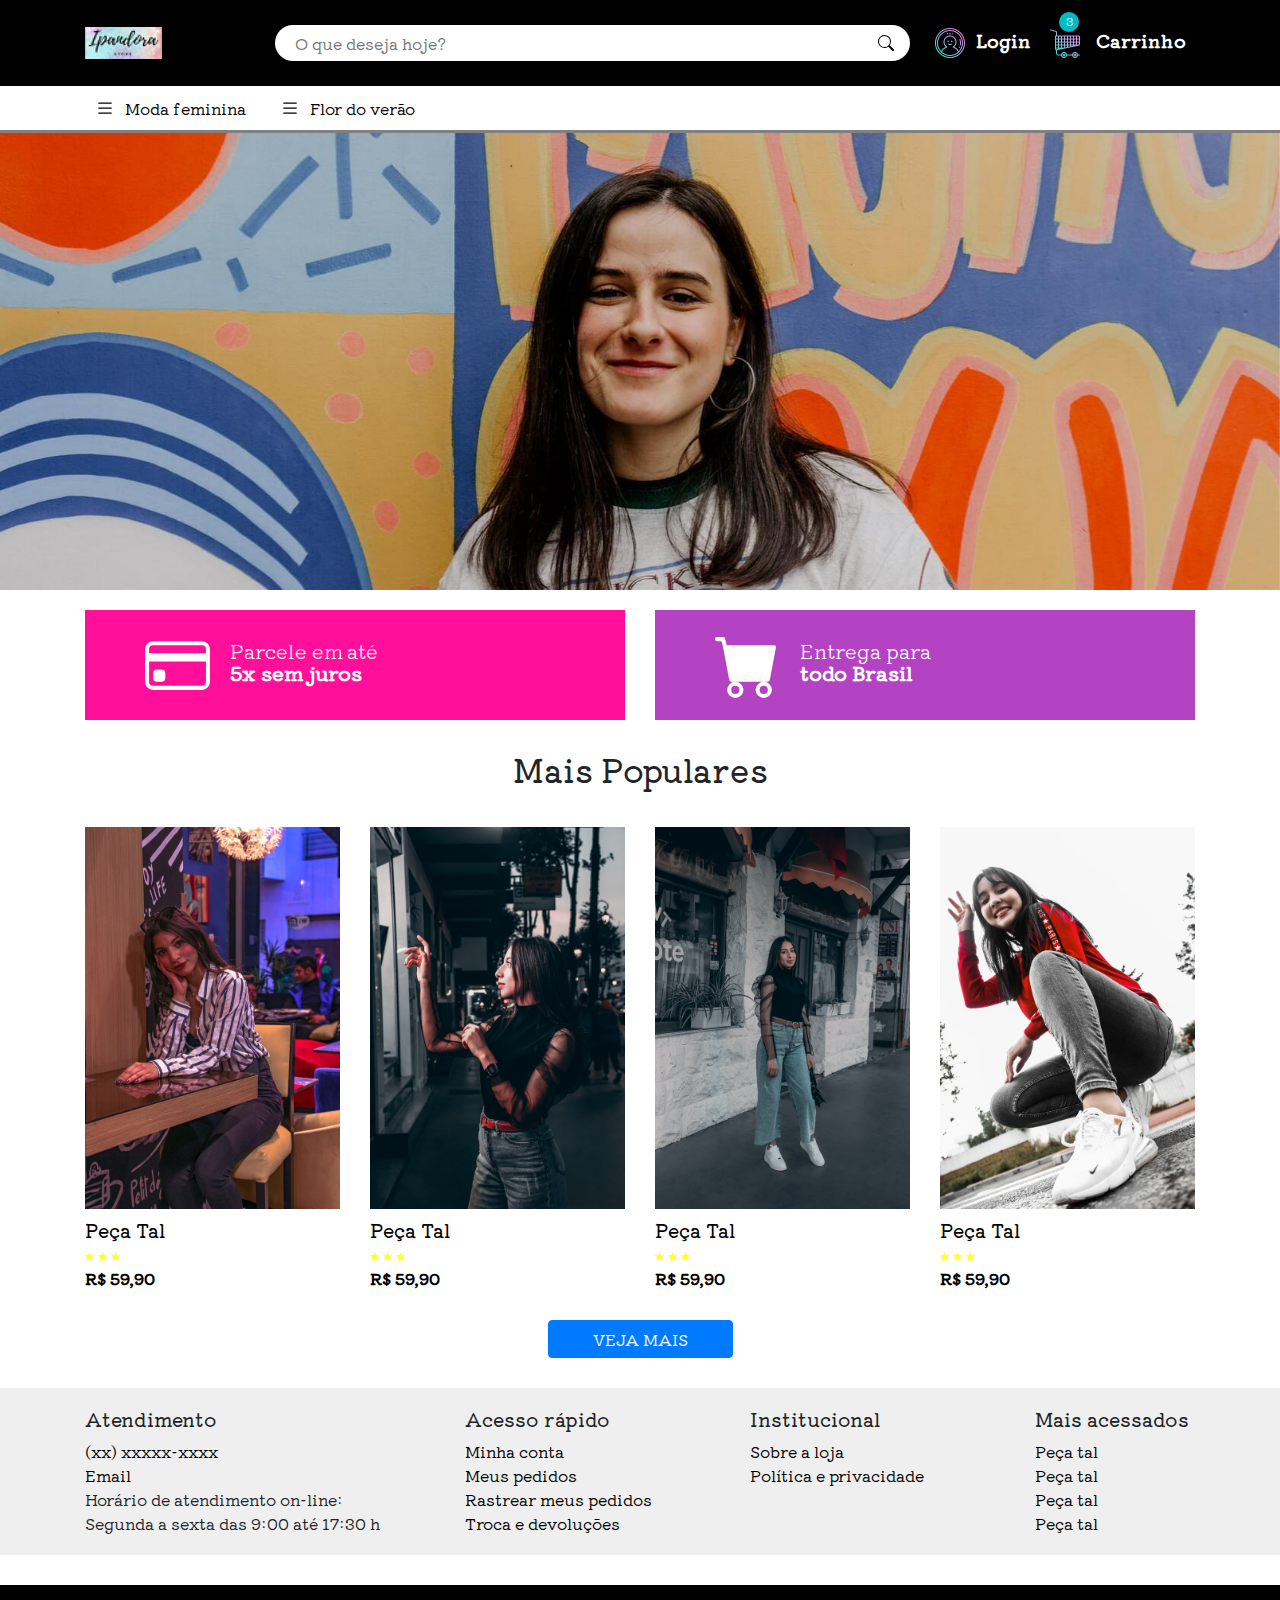
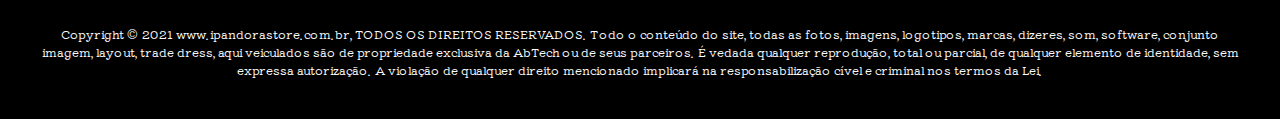
==== commit 78e7260b: "index concluído" ====
--- a/index.html
+++ b/index.html
@@ -104,23 +104,15 @@
         <div id="carouselSite" class="carousel slide" data-ride="carousel">
             <div class="carousel-inner">
                 <div class="carousel-item active">
-                    <img src="./assets/imagens/andreea-pop-blA6Kyuv6Ss-unsplash.jpg" class="img-fluid d-block w-100" alt="Imagem 1">
+                    <img src="./assets/imagens/andreea-pop-blA6Kyuv6Ss-unsplash.jpg" class="d-block w-100" alt="Imagem 1">
                 </div>
                 <div class="carousel-item">
-                    <img src="./assets/imagens/img02.jpg" class="img-fluid d-block w-100" alt="Imagem 2">
+                    <img src="./assets/imagens/img02.jpg" class="d-block w-100" alt="Imagem 2">
                 </div>
                 <div class="carousel-item">
-                    <img src="./assets/imagens/img03.jpg" class="img-fluid d-block w-100" alt="Imagem 3">
+                    <img src="./assets/imagens/img03.jpg" class="d-block w-100" alt="Imagem 3">
                 </div>
             </div>
-            <a class="carousel-control-prev" href="#carouselSite" role="button" data-bs-slide="prev">
-                <span class="carousel-control-prev-icon" aria-hidden="true"></span>
-                <span class="sr-only"></span>
-            </a>
-            <a class="carousel-control-next" href="#carouselSite" role="button" data-bs-slide="next">
-                <span class="carousel-control-next-icon" aria-hidden="true"></span>
-                <span class="sr-only">Next</span>
-            </a>
         </div>
 
         <!-- Banner Promocional-->
@@ -395,9 +387,9 @@
     <script type="javascript" src="./assets/js/index.js"></script>
 
     <!-- Arquivos JQuery e Bootstrap -->
-    <script type="javascript" src="./assets/js/jquery.js"></script>
-    <script type="javascript" src="./assets/js/popper.js"></script>
-    <script type="javascript" src="./assets/js/bootstrap.js"></script>
+    <script src="https://code.jquery.com/jquery-3.2.1.slim.min.js"></script>
+    <script src="https://cdnjs.cloudflare.com/ajax/libs/popper.js/1.12.3/umd/popper.min.js"></script>
+    <script src="https://maxcdn.bootstrapcdn.com/bootstrap/4.0.0-beta.2/js/bootstrap.min.js"></script>
 
 </body>
 
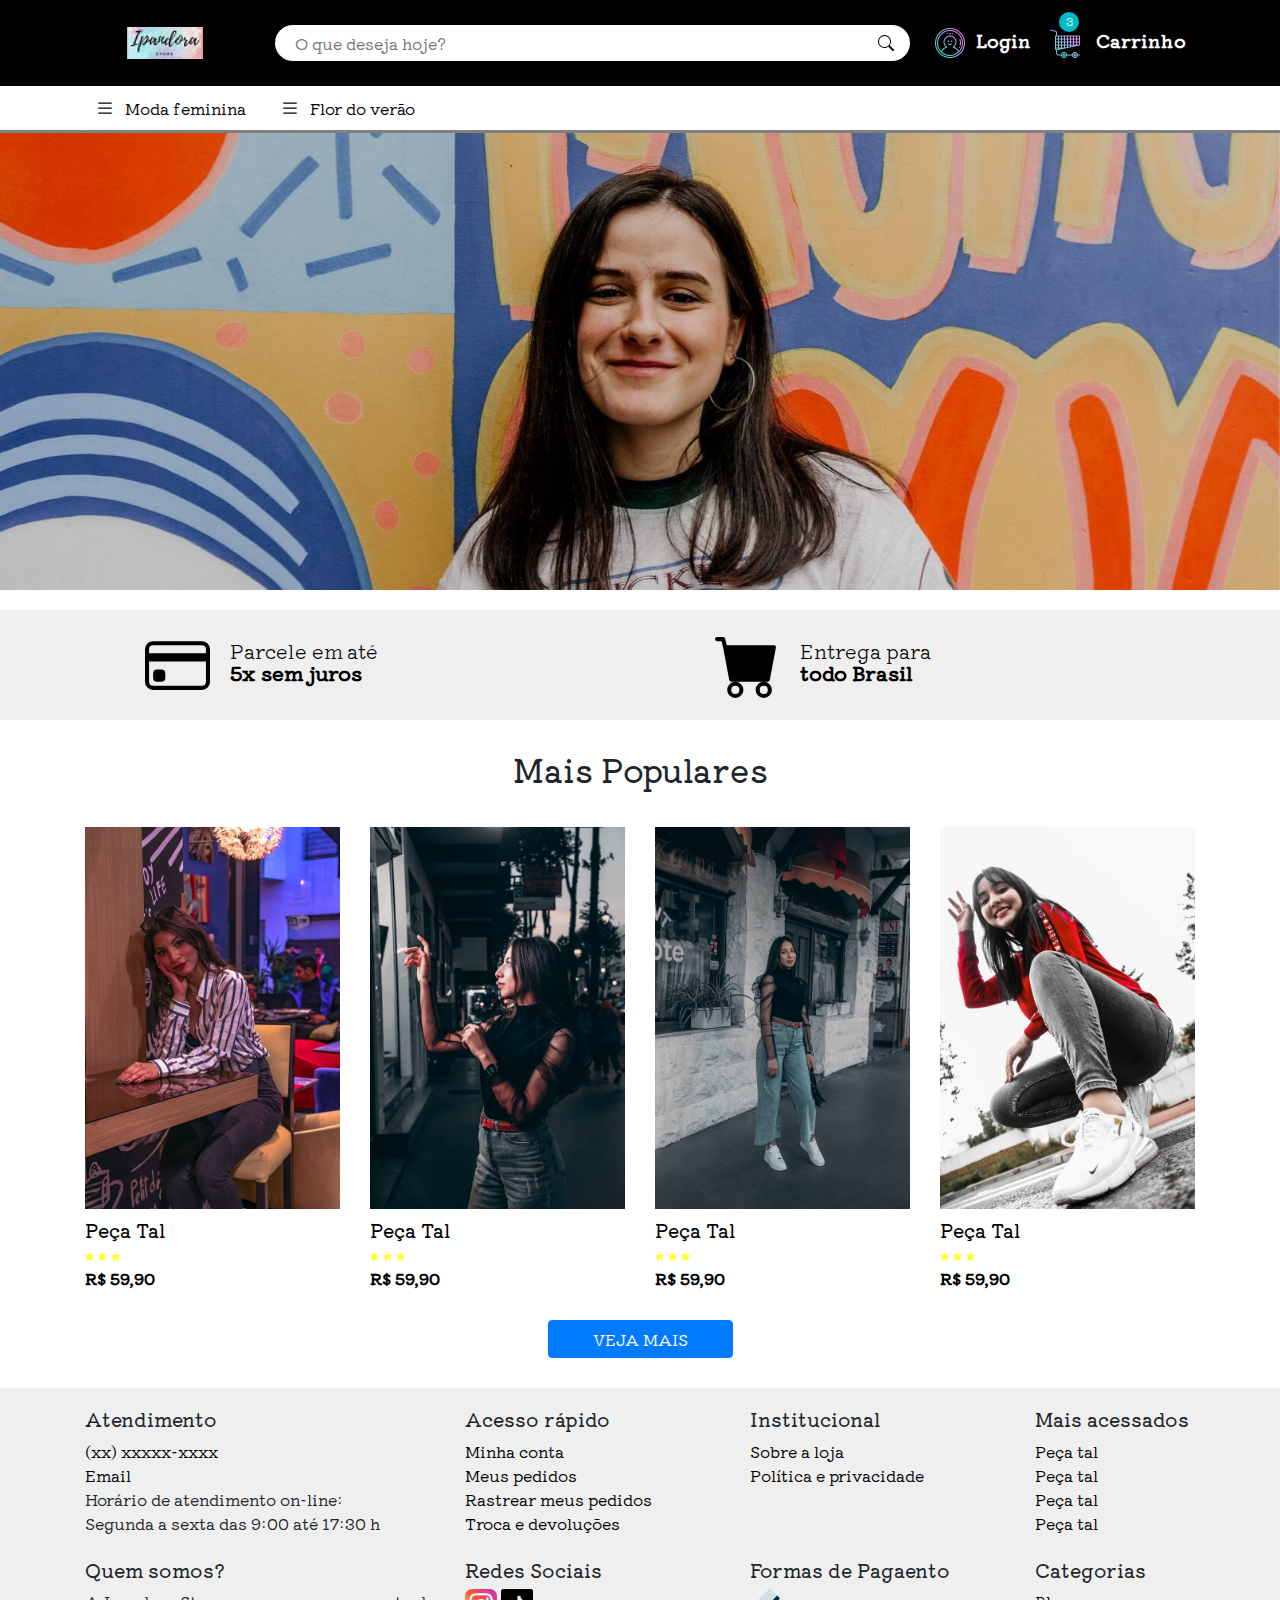
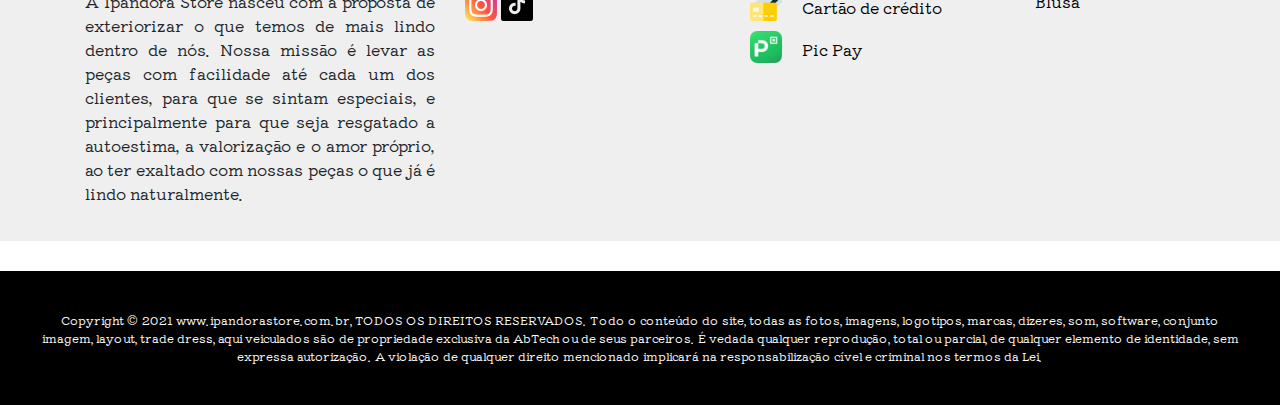
==== commit 7d7b97ac: "Página produtos pronto" ====
--- a/index.html
+++ b/index.html
@@ -8,12 +8,13 @@
     <meta http-equiv="X-UA-Compatible" content="IE=edge">
     <meta name="viewport" content="width=device-width, initial-scale=1.0">
 
-    <title>KingZoo - Home</title>
+    <title>IpandoraStore - Home</title>
 
     <link rel="stylesheet" href="./assets/css/reset.css">
     <link rel="stylesheet" href="./assets/css/bootstrap.css">
     <link rel="stylesheet" href="./assets/css/bootstrap.css.map">
     <link rel="stylesheet" href="./assets/css/style.css">
+    <link rel="stylesheet" href="./assets/css/responsive.css">
 
 </head>
 
@@ -24,7 +25,7 @@
         <section class="container">
             <article class="row d-flex justify-content-around align-items-center">
                 <!-- Logo -->
-                <a href="/" class="col-md-2"><img class="logo" src="assets/imagens/Logo.jpg" alt="Logo da empresa - KingZoo"></a>
+                <a href="index.html" class="col-md-2 d-flex justify-content-center"><img class="logo img-fluid" src="assets/imagens/Logo.jpg" alt="Logo da empresa - KingZoo"></a>
 
                 <!-- Buscar -->
                 <form action="#" class="col-md-7 d-flex align-items-center">
@@ -40,7 +41,7 @@
 
                 <!-- Administrativo do Cliente-->
                 <ul class="col-md-3 nav d-flex align-content-center justify-content-around">
-                    <li class="nav-item">
+                    <li class="nav-item login">
                         <!-- Usuário -->
                         <a href="#">
                             <img src="./assets/imagens/usuario.png">Login
@@ -64,7 +65,7 @@
         <section class="container">
             <!-- Menu -->
             <ul class="nav">
-                <li class="col-md-2 nav-item d-flex align-items-center">
+                <li class="col-xl-2 col-lg-3 col-md-12 nav-item d-flex align-items-center">
                     <svg xmlns="http://www.w3.org/2000/svg" width="16" height="16" fill="currentColor" class="bi bi-list" viewBox="0 0 16 16">
        <path fill-rule="evenodd"
         d="M2.5 12a.5.5 0 0 1 .5-.5h10a.5.5 0 0 1 0 1H3a.5.5 0 0 1-.5-.5zm0-4a.5.5 0 0 1 .5-.5h10a.5.5 0 0 1 0 1H3a.5.5 0 0 1-.5-.5zm0-4a.5.5 0 0 1 .5-.5h10a.5.5 0 0 1 0 1H3a.5.5 0 0 1-.5-.5z" />
@@ -89,7 +90,7 @@
                     </ul>
                 </li>
 
-                <li class="col-md-2 nav-item d-flex align-items-center">
+                <li class="col-xl-2 col-lg-3 col-md-12 nav-item d-flex align-items-center">
                     <svg xmlns="http://www.w3.org/2000/svg" width="16" height="16" fill="currentColor" class="bi bi-list" viewBox="0 0 16 16">
        <path fill-rule="evenodd"
         d="M2.5 12a.5.5 0 0 1 .5-.5h10a.5.5 0 0 1 0 1H3a.5.5 0 0 1-.5-.5zm0-4a.5.5 0 0 1 .5-.5h10a.5.5 0 0 1 0 1H3a.5.5 0 0 1-.5-.5zm0-4a.5.5 0 0 1 .5-.5h10a.5.5 0 0 1 0 1H3a.5.5 0 0 1-.5-.5z" />
@@ -116,33 +117,35 @@
         </div>
 
         <!-- Banner Promocional-->
-        <section class="container banner-statico">
-            <section class="row">
-                <article class="col-md-6">
-                    <div class="vezes-12 d-flex align-items-center">
-                        <svg xmlns="http://www.w3.org/2000/svg" width="16" height="16" fill="currentColor" class="bi bi-credit-card" viewBox="0 0 16 16">
-        <path
-         d="M0 4a2 2 0 0 1 2-2h12a2 2 0 0 1 2 2v8a2 2 0 0 1-2 2H2a2 2 0 0 1-2-2V4zm2-1a1 1 0 0 0-1 1v1h14V4a1 1 0 0 0-1-1H2zm13 4H1v5a1 1 0 0 0 1 1h12a1 1 0 0 0 1-1V7z" />
-        <path d="M2 10a1 1 0 0 1 1-1h1a1 1 0 0 1 1 1v1a1 1 0 0 1-1 1H3a1 1 0 0 1-1-1v-1z" />
-       </svg>
-                        <p>
-                            Parcele em até<br>
-                            <strong>5x sem juros</strong>
-                        </p>
-                    </div>
-                </article>
-                <article class="col-md-6">
-                    <div class="todo-brasil d-flex align-items-center">
-                        <svg xmlns="http://www.w3.org/2000/svg" width="16" height="16" fill="currentColor" class="bi bi-cart-fill" viewBox="0 0 16 16">
-        <path
-         d="M0 1.5A.5.5 0 0 1 .5 1H2a.5.5 0 0 1 .485.379L2.89 3H14.5a.5.5 0 0 1 .491.592l-1.5 8A.5.5 0 0 1 13 12H4a.5.5 0 0 1-.491-.408L2.01 3.607 1.61 2H.5a.5.5 0 0 1-.5-.5zM5 12a2 2 0 1 0 0 4 2 2 0 0 0 0-4zm7 0a2 2 0 1 0 0 4 2 2 0 0 0 0-4zm-7 1a1 1 0 1 1 0 2 1 1 0 0 1 0-2zm7 0a1 1 0 1 1 0 2 1 1 0 0 1 0-2z" />
-       </svg>
-                        <p>
-                            Entrega para<br>
-                            <strong>todo Brasil</strong>
-                        </p>
-                    </div>
-                </article>
+        <section class="container-fluid banner-promocional">
+            <section class="container banner-statico">
+                <section class="row">
+                    <article class="col-md-6">
+                        <div class="vezes-12 d-flex align-items-center">
+                            <svg xmlns="http://www.w3.org/2000/svg" width="16" height="16" fill="currentColor" class="bi bi-credit-card" viewBox="0 0 16 16">
+         <path
+          d="M0 4a2 2 0 0 1 2-2h12a2 2 0 0 1 2 2v8a2 2 0 0 1-2 2H2a2 2 0 0 1-2-2V4zm2-1a1 1 0 0 0-1 1v1h14V4a1 1 0 0 0-1-1H2zm13 4H1v5a1 1 0 0 0 1 1h12a1 1 0 0 0 1-1V7z" />
+         <path d="M2 10a1 1 0 0 1 1-1h1a1 1 0 0 1 1 1v1a1 1 0 0 1-1 1H3a1 1 0 0 1-1-1v-1z" />
+        </svg>
+                            <p>
+                                Parcele em até<br>
+                                <strong>5x sem juros</strong>
+                            </p>
+                        </div>
+                    </article>
+                    <article class="col-md-6">
+                        <div class="todo-brasil d-flex align-items-center">
+                            <svg xmlns="http://www.w3.org/2000/svg" width="16" height="16" fill="currentColor" class="bi bi-cart-fill" viewBox="0 0 16 16">
+         <path
+          d="M0 1.5A.5.5 0 0 1 .5 1H2a.5.5 0 0 1 .485.379L2.89 3H14.5a.5.5 0 0 1 .491.592l-1.5 8A.5.5 0 0 1 13 12H4a.5.5 0 0 1-.491-.408L2.01 3.607 1.61 2H.5a.5.5 0 0 1-.5-.5zM5 12a2 2 0 1 0 0 4 2 2 0 0 0 0-4zm7 0a2 2 0 1 0 0 4 2 2 0 0 0 0-4zm-7 1a1 1 0 1 1 0 2 1 1 0 0 1 0-2zm7 0a1 1 0 1 1 0 2 1 1 0 0 1 0-2z" />
+        </svg>
+                            <p>
+                                Entrega para<br>
+                                <strong>todo Brasil</strong>
+                            </p>
+                        </div>
+                    </article>
+                </section>
             </section>
         </section>
 
@@ -287,8 +290,8 @@
                     </a>
                 </article>
 
-                <div class="d-flex justify-content-center">
-                    <button type="button" class="btn btn-primary col-md-2">VEJA MAIS</button>
+                <div class="btn-veja-mais d-flex justify-content-center">
+                    <a type="button" class="btn btn-primary col-md-2" href="produtos.html">VEJA MAIS</a>
                 </div>
         </section>
     </main>
@@ -315,6 +318,11 @@
                             Horário de atendimento on-line:<br> Segunda a sexta das 9:00 até 17:30 h
                         </li>
                     </ul>
+                    <br>
+                    <h4>Quem somos?</h4>
+                    <p>A Ipandora Store nasceu com a proposta de exteriorizar o que temos de mais lindo dentro de nós. Nossa missão é levar as peças com facilidade até cada um dos clientes, para que se sintam especiais, e principalmente para que seja resgatado
+                        a autoestima, a valorização e o amor próprio, ao ter exaltado com nossas peças o que já é lindo naturalmente.
+                    </p>
                 </article>
 
                 <!--Acesso rápido-->
@@ -336,6 +344,14 @@
                             <a href="#">Troca e devoluções</a>
                         </li>
                     </ul>
+                    <br>
+                    <h4>Redes Sociais</h4>
+                    <ul class="flex-column">
+                        <li class="nav-item">
+                            <a href="https://www.instagram.com/ipandora_store/"><img src="./assets/imagens/instagram.png"></a>
+                            <a href="https://www.tiktok.com/@ipandorastore?_d=secCgYIASAHKAESMgow%2F9X36cU4zXjab7Q6uo1Q44tbcuXbCbGAx0aL0Mdwx82hcDeM9ryXh9iMliEzsyQBGgA%3D&language=pt&sec_uid=MS4wLjABAAAA4mP7ZFbe9IVEefxlngE19JquVrh6OYH1Nlwz5XJx4Gj5b-Ds9Tz9RxY4H_VdhjJs&sec_user_id=MS4wLjABAAAA4mP7ZFbe9IVEefxlngE19JquVrh6OYH1Nlwz5XJx4Gj5b-Ds9Tz9RxY4H_VdhjJs&share_app_name=musically&share_author_id=6942554961143415813&share_link_id=b657a357-5c89-4e2e-b548-aa518e47310c&timestamp=1617159095&u_code=dhi95fdb9g07l1&user_id=6942554961143415813&utm_campaign=client_share&utm_medium=android&utm_source=copy&source=h5_m"><img src="./assets/imagens/tiktok.png"></a>
+                        </li>
+                    </ul>
                 </article>
 
                 <!-- Institucional -->
@@ -350,7 +366,21 @@
                         <li class="nav-item">
                             <a href="#">Política e privacidade</a>
                         </li>
-                    </ul>
+                        <br>
+                        <br>
+                        <br>
+                        <!-- Formas de pagamento -->
+                        <h4>Formas de Pagaento</h4>
+
+                        <!-- Tipos de Pagamento -->
+                        <ul class="pagar nav flex-column">
+                            <li class=" nav-item">
+                                <a href="#"><img src="./assets/imagens/cartão.png">Cartão de crédito</a>
+                            </li>
+                            <li class=" nav-item">
+                                <a href="#"><img src="./assets/imagens/picpay.png">Pic Pay</a>
+                            </li>
+                        </ul>
                 </article>
 
                 <!-- Mais acessados -->
@@ -370,6 +400,15 @@
                         </li>
                         <li class="nav-item">
                             <a href="#">Peça tal</a>
+                        </li>
+                    </ul>
+                    <br>
+                    <!-- Categorias -->
+                    <h4>Categorias</h4>
+                    <ul class="nav flex-column">
+                        <!-- Links das categorias-->
+                        <li class="nav-item">
+                            <a href="#">Blusa</a>
                         </li>
                     </ul>
                 </article>
--- a/assets/css/style.css
+++ b/assets/css/style.css
@@ -110,6 +110,16 @@
     display: block;
 }
 
+nav section ul.nav li:hover ul.nav li.nav-item a {
+    color: #00bac6;
+}
+
+nav section ul.nav li:hover ul.nav li.nav-item a:hover {
+    color: #00bac6;
+    text-decoration: none;
+    border: none;
+}
+
 nav section ul.nav li ul.nav {
     z-index: 999;
     display: none;
@@ -130,15 +140,17 @@
 
 /*Banner Promocional*/
 
+.banner-promocional {
+    background-color: #efefef;
+}
+
 .banner-statico {
     margin-top: 20px;
 }
 
 .banner-statico .vezes-12 {
-    background-size: cover;
-    background-color: #ff0f9a;
     padding: 20px 60px;
-    color: #fff;
+    color: #000;
 }
 
 .banner-statico .vezes-12 svg {
@@ -159,10 +171,8 @@
 }
 
 .banner-statico .todo-brasil {
-    background-size: cover;
-    background-color: #b343c3;
     padding: 20px 60px;
-    color: #fff;
+    color: #000;
 }
 
 .banner-statico .todo-brasil svg {
@@ -185,8 +195,28 @@
 
 /*Produtos*/
 
+ol.breadcrumb {
+    background: initial;
+    margin: 25px 0;
+    padding: 0;
+}
+
+ol.breadcrumb li.breadcrumb-item a {
+    color: #00bac6;
+}
+
+ol.breadcrumb li.breadcrumb-item a:hover {
+    color: #00bac6;
+    text-decoration: none;
+    border: none;
+}
+
 .produtos {
     margin-top: 30px;
+}
+
+.produtos p {
+    text-align: justify;
 }
 
 .produtos-container {
@@ -221,6 +251,10 @@
     font-size: 16px;
 }
 
+.btn-veja-mais a:hover {
+    color: #fff;
+}
+
 
 /*Rodapé*/
 
@@ -238,9 +272,18 @@
     color: #000;
 }
 
+footer ul.pagar li a img {
+    margin-right: 20px;
+    margin-bottom: 10px;
+}
+
 footer ul li a:hover {
     text-decoration: none;
     color: #000;
+}
+
+footer p {
+    text-align: justify;
 }
 
 .headerfinal {
@@ -252,4 +295,5 @@
 
 .headerfinal p {
     margin: 20px;
+    text-align: center;
 }--- a/assets/css/responsive.css
+++ b/assets/css/responsive.css
@@ -0,0 +1,19 @@
+@media (max-width: 767px) {
+    header form {
+        margin-top: 20px;
+    }
+    h1,
+    h2,
+    h3,
+    h4,
+    h5,
+    h6 {
+        margin: 10px 0;
+    }
+}
+
+@media (max-width: 1200px) {
+    header ul li {
+        margin-top: 20px;
+    }
+}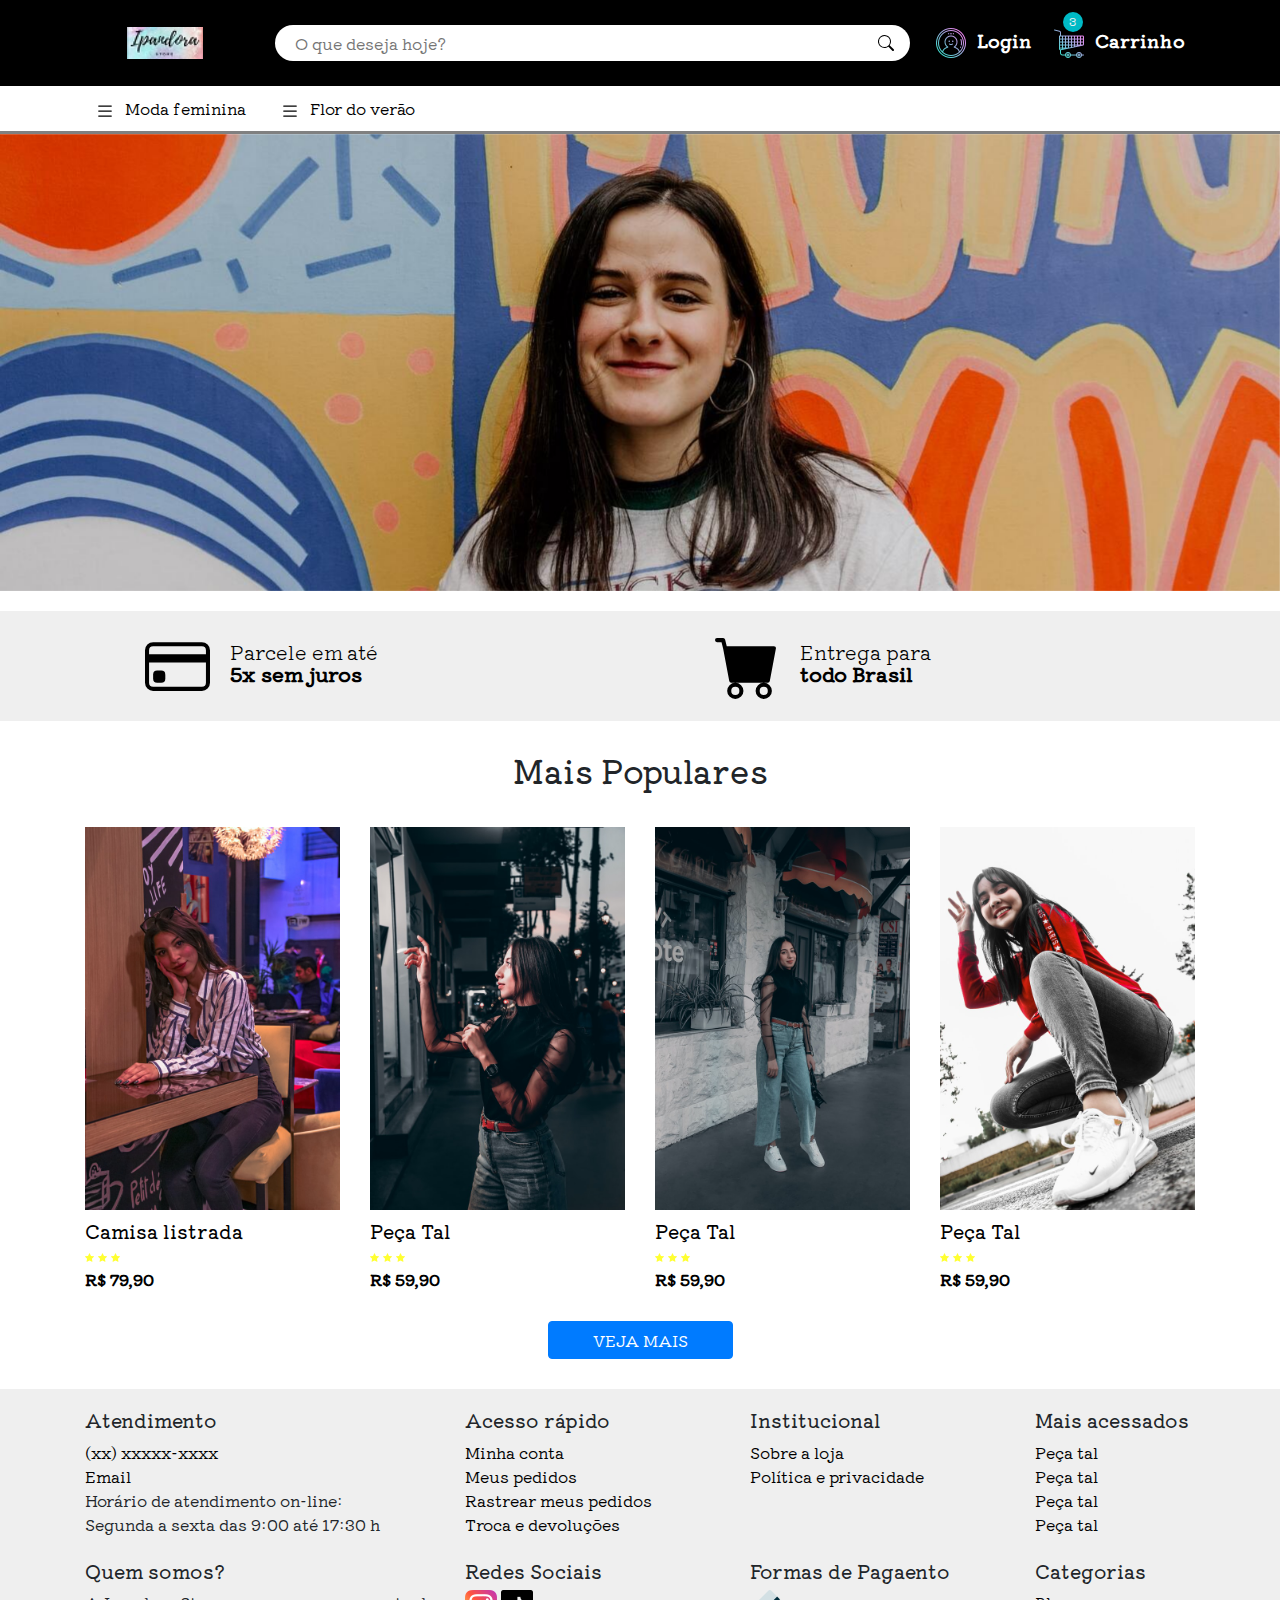
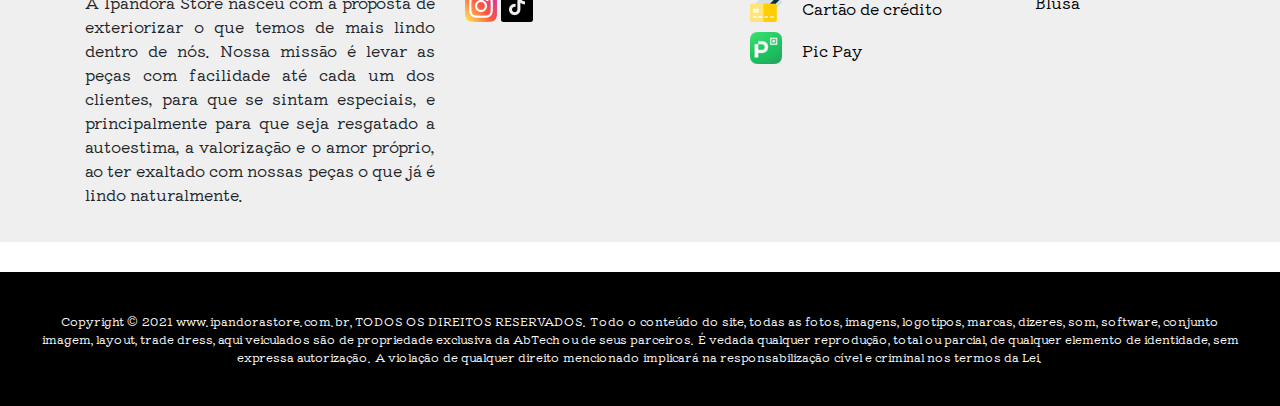
==== commit 241cbc9e: "OK" ====
--- a/index.html
+++ b/index.html
@@ -1,6 +1,6 @@
 <!DOCTYPE html>
 
-<html lang="en">
+<html lang="pt-br">
 
 <head>
 
@@ -19,13 +19,12 @@
 </head>
 
 <body>
-
     <!-- Barra inicial -->
     <header class="container-fluid">
         <section class="container">
             <article class="row d-flex justify-content-around align-items-center">
                 <!-- Logo -->
-                <a href="index.html" class="col-md-2 d-flex justify-content-center"><img class="logo img-fluid" src="assets/imagens/Logo.jpg" alt="Logo da empresa - KingZoo"></a>
+                <a href="./index.html" class="col-md-2 d-flex justify-content-center"><img class="logo img-fluid" src="assets/imagens/Logo.jpg" alt="Logo da empresa - KingZoo"></a>
 
                 <!-- Buscar -->
                 <form action="#" class="col-md-7 d-flex align-items-center">
@@ -52,7 +51,7 @@
                         <span class="notificacao d-flex align-content-center justify-content-center">3</span>
                         <!-- Carrinho -->
                         <a href="#">
-                            <img src="./assets/imagens/carrinho.png"> Carrinho
+                            <img src="./assets/imagens/carrinho.png">Carrinho
                         </a>
                     </li>
                 </ul>
@@ -66,10 +65,11 @@
             <!-- Menu -->
             <ul class="nav">
                 <li class="col-xl-2 col-lg-3 col-md-12 nav-item d-flex align-items-center">
-                    <svg xmlns="http://www.w3.org/2000/svg" width="16" height="16" fill="currentColor" class="bi bi-list" viewBox="0 0 16 16">
-       <path fill-rule="evenodd"
-        d="M2.5 12a.5.5 0 0 1 .5-.5h10a.5.5 0 0 1 0 1H3a.5.5 0 0 1-.5-.5zm0-4a.5.5 0 0 1 .5-.5h10a.5.5 0 0 1 0 1H3a.5.5 0 0 1-.5-.5zm0-4a.5.5 0 0 1 .5-.5h10a.5.5 0 0 1 0 1H3a.5.5 0 0 1-.5-.5z" />
-      </svg> Moda feminina
+                    <a href="./produtos.html"><svg xmlns="http://www.w3.org/2000/svg" width="16" height="16" fill="currentColor"
+        class="bi bi-list" viewBox="0 0 16 16">
+        <path fill-rule="evenodd"
+         d="M2.5 12a.5.5 0 0 1 .5-.5h10a.5.5 0 0 1 0 1H3a.5.5 0 0 1-.5-.5zm0-4a.5.5 0 0 1 .5-.5h10a.5.5 0 0 1 0 1H3a.5.5 0 0 1-.5-.5zm0-4a.5.5 0 0 1 .5-.5h10a.5.5 0 0 1 0 1H3a.5.5 0 0 1-.5-.5z" />
+       </svg>Moda feminina</a>
                     <!-- SubMenu -->
                     <ul class="nav flex-column">
                         <li class="nav-item">
@@ -91,10 +91,11 @@
                 </li>
 
                 <li class="col-xl-2 col-lg-3 col-md-12 nav-item d-flex align-items-center">
-                    <svg xmlns="http://www.w3.org/2000/svg" width="16" height="16" fill="currentColor" class="bi bi-list" viewBox="0 0 16 16">
-       <path fill-rule="evenodd"
-        d="M2.5 12a.5.5 0 0 1 .5-.5h10a.5.5 0 0 1 0 1H3a.5.5 0 0 1-.5-.5zm0-4a.5.5 0 0 1 .5-.5h10a.5.5 0 0 1 0 1H3a.5.5 0 0 1-.5-.5zm0-4a.5.5 0 0 1 .5-.5h10a.5.5 0 0 1 0 1H3a.5.5 0 0 1-.5-.5z" />
-      </svg> Flor do verão
+                    <a href="#"><svg xmlns="http://www.w3.org/2000/svg" width="16" height="16" fill="currentColor" class="bi bi-list"
+        viewBox="0 0 16 16">
+        <path fill-rule="evenodd"
+         d="M2.5 12a.5.5 0 0 1 .5-.5h10a.5.5 0 0 1 0 1H3a.5.5 0 0 1-.5-.5zm0-4a.5.5 0 0 1 .5-.5h10a.5.5 0 0 1 0 1H3a.5.5 0 0 1-.5-.5zm0-4a.5.5 0 0 1 .5-.5h10a.5.5 0 0 1 0 1H3a.5.5 0 0 1-.5-.5z" />
+       </svg>Flor do verão</a>
                 </li>
             </ul>
         </section>
@@ -158,9 +159,42 @@
                 <article class="row">
 
                     <!-- Produto 1 -->
+                    <a href="./camisa-listrada.html" class="produtos-container col-md-3">
+                        <!-- Imagem -->
+                        <img src="./assets/imagens/look-1.jpg" class="img-fluid" alt="peça tal">
+
+                        <!-- Descrição -->
+                        <article class="produtos-itens">
+                            <h2>Camisa listrada</h2>
+
+                            <!-- Estrelas -->
+                            <div class="protudos-stars">
+                                <svg xmlns="http://www.w3.org/2000/svg" width="16" height="16" fill="currentColor" class="bi bi-star-fill" viewBox="0 0 16 16">
+          <path
+           d="M3.612 15.443c-.386.198-.824-.149-.746-.592l.83-4.73L.173 6.765c-.329-.314-.158-.888.283-.95l4.898-.696L7.538.792c.197-.39.73-.39.927 0l2.184 4.327 4.898.696c.441.062.612.636.282.95l-3.522 3.356.83 4.73c.078.443-.36.79-.746.592L8 13.187l-4.389 2.256z" />
+         </svg>
+                                <svg xmlns="http://www.w3.org/2000/svg" width="16" height="16" fill="currentColor" class="bi bi-star-fill" viewBox="0 0 16 16">
+          <path
+           d="M3.612 15.443c-.386.198-.824-.149-.746-.592l.83-4.73L.173 6.765c-.329-.314-.158-.888.283-.95l4.898-.696L7.538.792c.197-.39.73-.39.927 0l2.184 4.327 4.898.696c.441.062.612.636.282.95l-3.522 3.356.83 4.73c.078.443-.36.79-.746.592L8 13.187l-4.389 2.256z" />
+         </svg>
+                                <svg xmlns="http://www.w3.org/2000/svg" width="16" height="16" fill="currentColor" class="bi bi-star-fill" viewBox="0 0 16 16">
+          <path
+           d="M3.612 15.443c-.386.198-.824-.149-.746-.592l.83-4.73L.173 6.765c-.329-.314-.158-.888.283-.95l4.898-.696L7.538.792c.197-.39.73-.39.927 0l2.184 4.327 4.898.696c.441.062.612.636.282.95l-3.522 3.356.83 4.73c.078.443-.36.79-.746.592L8 13.187l-4.389 2.256z" />
+         </svg>
+                            </div>
+
+                            <!-- Preço -->
+                            <strong class="produtos-preco">
+         R$ 79,90
+        </strong>
+
+                        </article>
+                    </a>
+
+                    <!-- Produto 2 -->
                     <a href="#" class="produtos-container col-md-3">
                         <!-- Imagem -->
-                        <img src="./assets/imagens/look-1.jpg" class="img-fluid" alt="peça tal">
+                        <img src="./assets/imagens/look-2.jpg" class="img-fluid" alt="peça tal">
 
                         <!-- Descrição -->
                         <article class="produtos-itens">
@@ -190,10 +224,10 @@
                         </article>
                     </a>
 
-                    <!-- Produto 2 -->
+                    <!-- Produto 3 -->
                     <a href="#" class="produtos-container col-md-3">
                         <!-- Imagem -->
-                        <img src="./assets/imagens/look-2.jpg" class="img-fluid" alt="peça tal">
+                        <img src="./assets/imagens/look-3.jpg" class="img-fluid" alt="peça tal">
 
                         <!-- Descrição -->
                         <article class="produtos-itens">
@@ -223,10 +257,10 @@
                         </article>
                     </a>
 
-                    <!-- Produto 3 -->
+                    <!-- Produto 4-->
                     <a href="#" class="produtos-container col-md-3">
                         <!-- Imagem -->
-                        <img src="./assets/imagens/look-3.jpg" class="img-fluid" alt="peça tal">
+                        <img src="./assets/imagens/look-4.jpg" class="img-fluid" alt="peça tal">
 
                         <!-- Descrição -->
                         <article class="produtos-itens">
@@ -255,43 +289,10 @@
 
                         </article>
                     </a>
-
-                    <!-- Produto 4-->
-                    <a href="#" class="produtos-container col-md-3">
-                        <!-- Imagem -->
-                        <img src="./assets/imagens/look-4.jpg" class="img-fluid" alt="peça tal">
-
-                        <!-- Descrição -->
-                        <article class="produtos-itens">
-                            <h2>Peça Tal</h2>
-
-                            <!-- Estrelas -->
-                            <div class="protudos-stars">
-                                <svg xmlns="http://www.w3.org/2000/svg" width="16" height="16" fill="currentColor" class="bi bi-star-fill" viewBox="0 0 16 16">
-          <path
-           d="M3.612 15.443c-.386.198-.824-.149-.746-.592l.83-4.73L.173 6.765c-.329-.314-.158-.888.283-.95l4.898-.696L7.538.792c.197-.39.73-.39.927 0l2.184 4.327 4.898.696c.441.062.612.636.282.95l-3.522 3.356.83 4.73c.078.443-.36.79-.746.592L8 13.187l-4.389 2.256z" />
-         </svg>
-                                <svg xmlns="http://www.w3.org/2000/svg" width="16" height="16" fill="currentColor" class="bi bi-star-fill" viewBox="0 0 16 16">
-          <path
-           d="M3.612 15.443c-.386.198-.824-.149-.746-.592l.83-4.73L.173 6.765c-.329-.314-.158-.888.283-.95l4.898-.696L7.538.792c.197-.39.73-.39.927 0l2.184 4.327 4.898.696c.441.062.612.636.282.95l-3.522 3.356.83 4.73c.078.443-.36.79-.746.592L8 13.187l-4.389 2.256z" />
-         </svg>
-                                <svg xmlns="http://www.w3.org/2000/svg" width="16" height="16" fill="currentColor" class="bi bi-star-fill" viewBox="0 0 16 16">
-          <path
-           d="M3.612 15.443c-.386.198-.824-.149-.746-.592l.83-4.73L.173 6.765c-.329-.314-.158-.888.283-.95l4.898-.696L7.538.792c.197-.39.73-.39.927 0l2.184 4.327 4.898.696c.441.062.612.636.282.95l-3.522 3.356.83 4.73c.078.443-.36.79-.746.592L8 13.187l-4.389 2.256z" />
-         </svg>
-                            </div>
-
-                            <!-- Preço -->
-                            <strong class="produtos-preco">
-         R$ 59,90
-        </strong>
-
-                        </article>
-                    </a>
                 </article>
 
                 <div class="btn-veja-mais d-flex justify-content-center">
-                    <a type="button" class="btn btn-primary col-md-2" href="produtos.html">VEJA MAIS</a>
+                    <a type="button" class="btn btn-primary col-md-2" href="./produtos.html">VEJA MAIS</a>
                 </div>
         </section>
     </main>
--- a/assets/css/style.css
+++ b/assets/css/style.css
@@ -100,6 +100,16 @@
     padding: 10px;
 }
 
+nav section ul.nav li a {
+    color: #000;
+}
+
+nav section ul.nav li a:hover {
+    color: #00bac6;
+    text-decoration: none;
+    border: none;
+}
+
 nav section ul.nav li svg {
     margin-right: 10px;
     width: 20px;
@@ -111,7 +121,7 @@
 }
 
 nav section ul.nav li:hover ul.nav li.nav-item a {
-    color: #00bac6;
+    color: #000;
 }
 
 nav section ul.nav li:hover ul.nav li.nav-item a:hover {
@@ -255,6 +265,14 @@
     color: #fff;
 }
 
+.produtos-conteudo .produtos-preco .produtos-stars svg {
+    color: rgb(255, 255, 50);
+}
+
+div.form-group label {
+    margin-top: 8px;
+}
+
 
 /*Rodapé*/
 
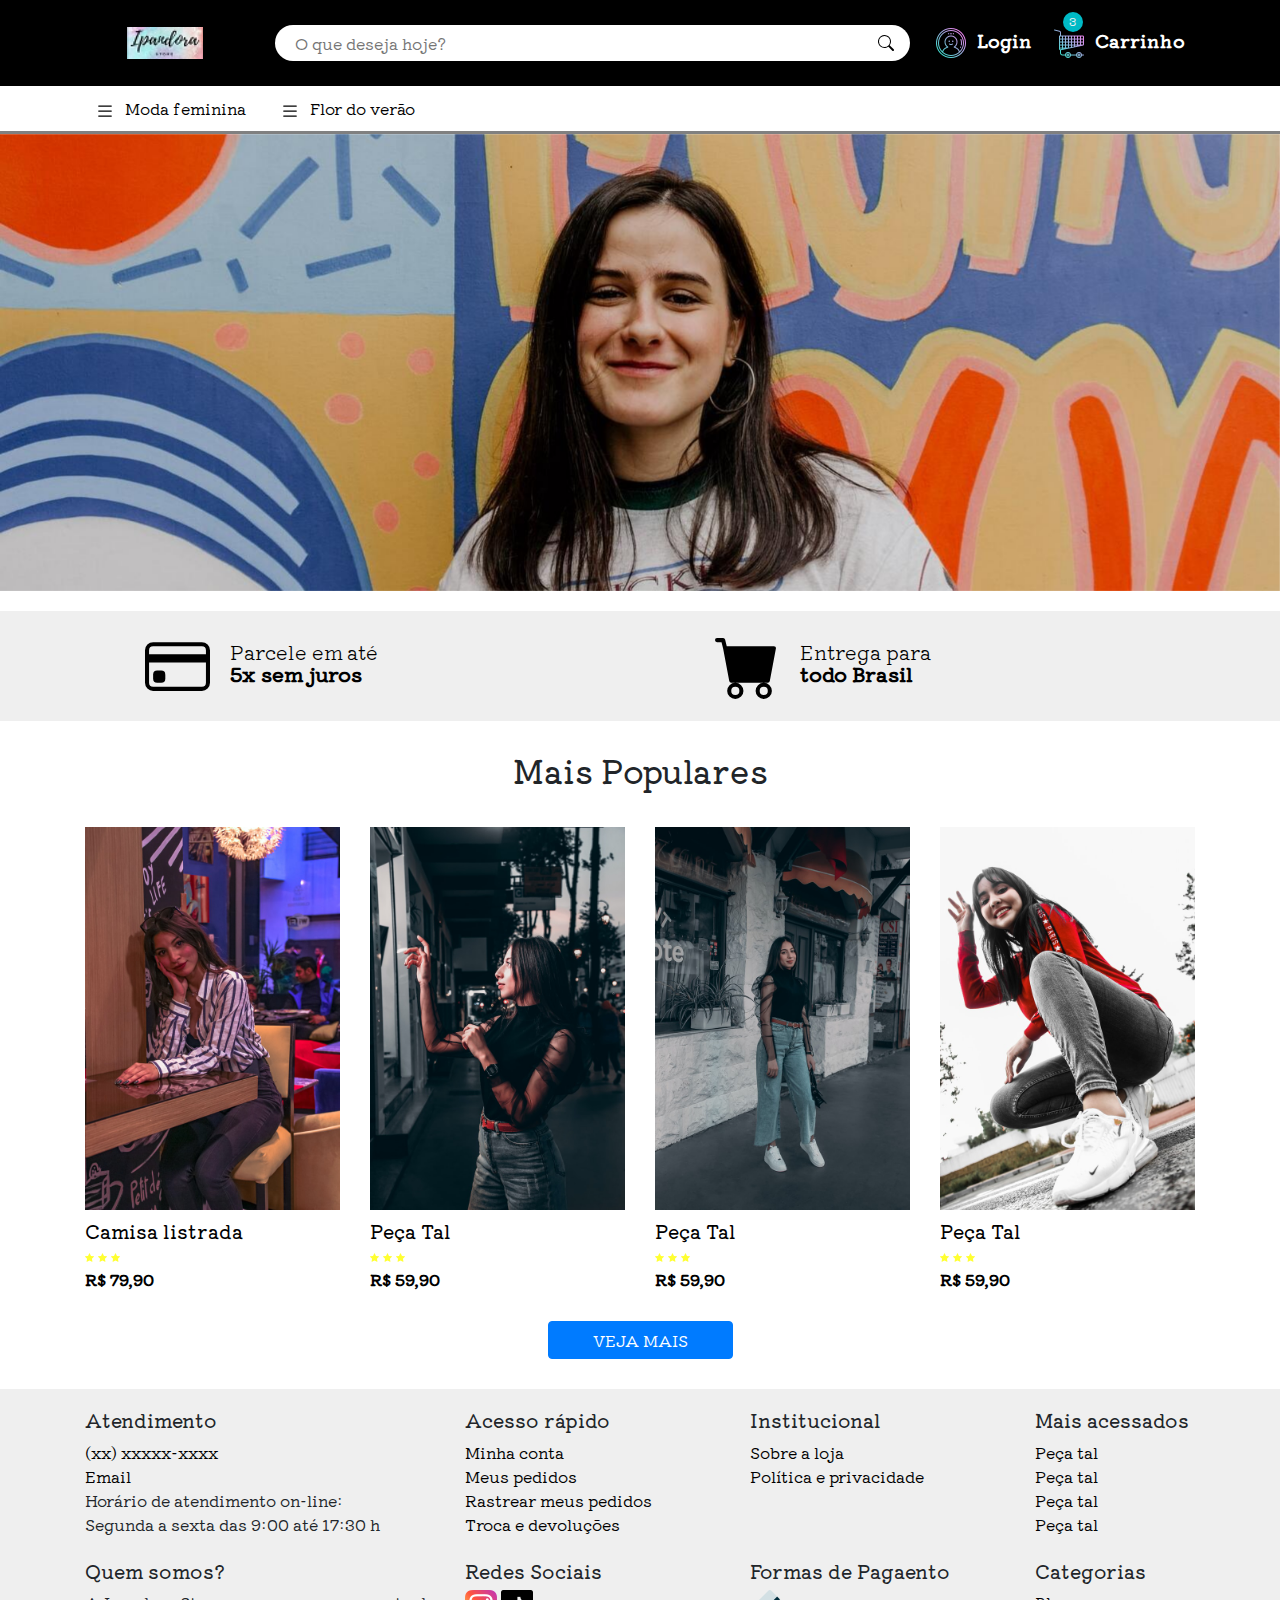
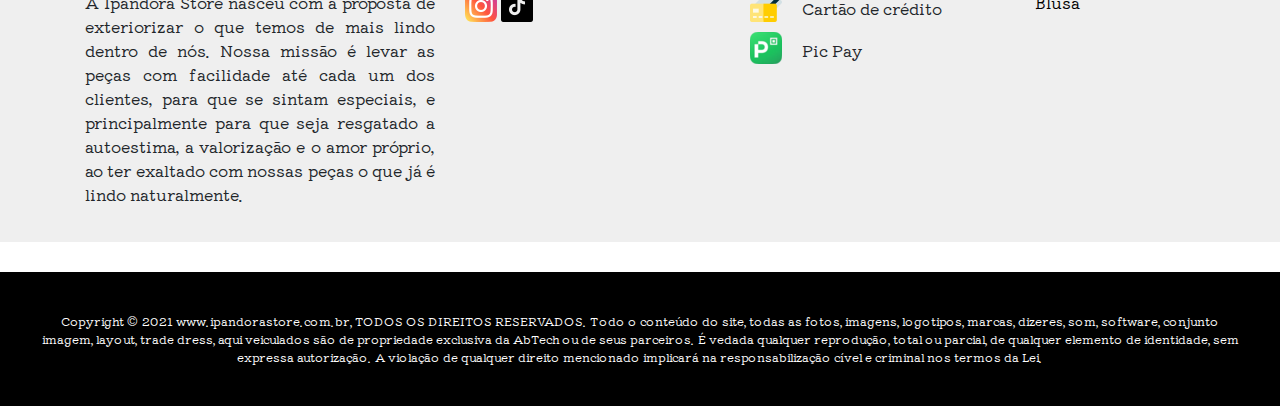
==== commit d13fa048: "Início da página de política e privacidade" ====
--- a/index.html
+++ b/index.html
@@ -8,7 +8,7 @@
     <meta http-equiv="X-UA-Compatible" content="IE=edge">
     <meta name="viewport" content="width=device-width, initial-scale=1.0">
 
-    <title>IpandoraStore - Home</title>
+    <title>Home - Ipandora Store</title>
 
     <link rel="stylesheet" href="./assets/css/reset.css">
     <link rel="stylesheet" href="./assets/css/bootstrap.css">
@@ -365,7 +365,7 @@
                             <a href="#">Sobre a loja</a>
                         </li>
                         <li class="nav-item">
-                            <a href="#">Política e privacidade</a>
+                            <a href="./política-e-privacidade.html">Política e privacidade</a>
                         </li>
                         <br>
                         <br>
@@ -376,10 +376,10 @@
                         <!-- Tipos de Pagamento -->
                         <ul class="pagar nav flex-column">
                             <li class=" nav-item">
-                                <a href="#"><img src="./assets/imagens/cartão.png">Cartão de crédito</a>
+                                <img src="./assets/imagens/cartão.png">Cartão de crédito
                             </li>
                             <li class=" nav-item">
-                                <a href="#"><img src="./assets/imagens/picpay.png">Pic Pay</a>
+                                <img src="./assets/imagens/picpay.png">Pic Pay
                             </li>
                         </ul>
                 </article>
--- a/assets/css/style.css
+++ b/assets/css/style.css
@@ -134,7 +134,7 @@
     z-index: 999;
     display: none;
     position: absolute;
-    top: 44px;
+    top: 45px;
     background-color: #fff;
     border-top: 3px solid #00bac6;
     width: 100%;
@@ -273,6 +273,15 @@
     margin-top: 8px;
 }
 
+.politica-e-privacidade-conteudo h2 {
+    margin-top: 30px;
+    text-align: center;
+}
+
+.politica-e-privacidade-conteudo p {
+    margin: 30px 0;
+}
+
 
 /*Rodapé*/
 
@@ -290,7 +299,7 @@
     color: #000;
 }
 
-footer ul.pagar li a img {
+footer ul.pagar li img {
     margin-right: 20px;
     margin-bottom: 10px;
 }
